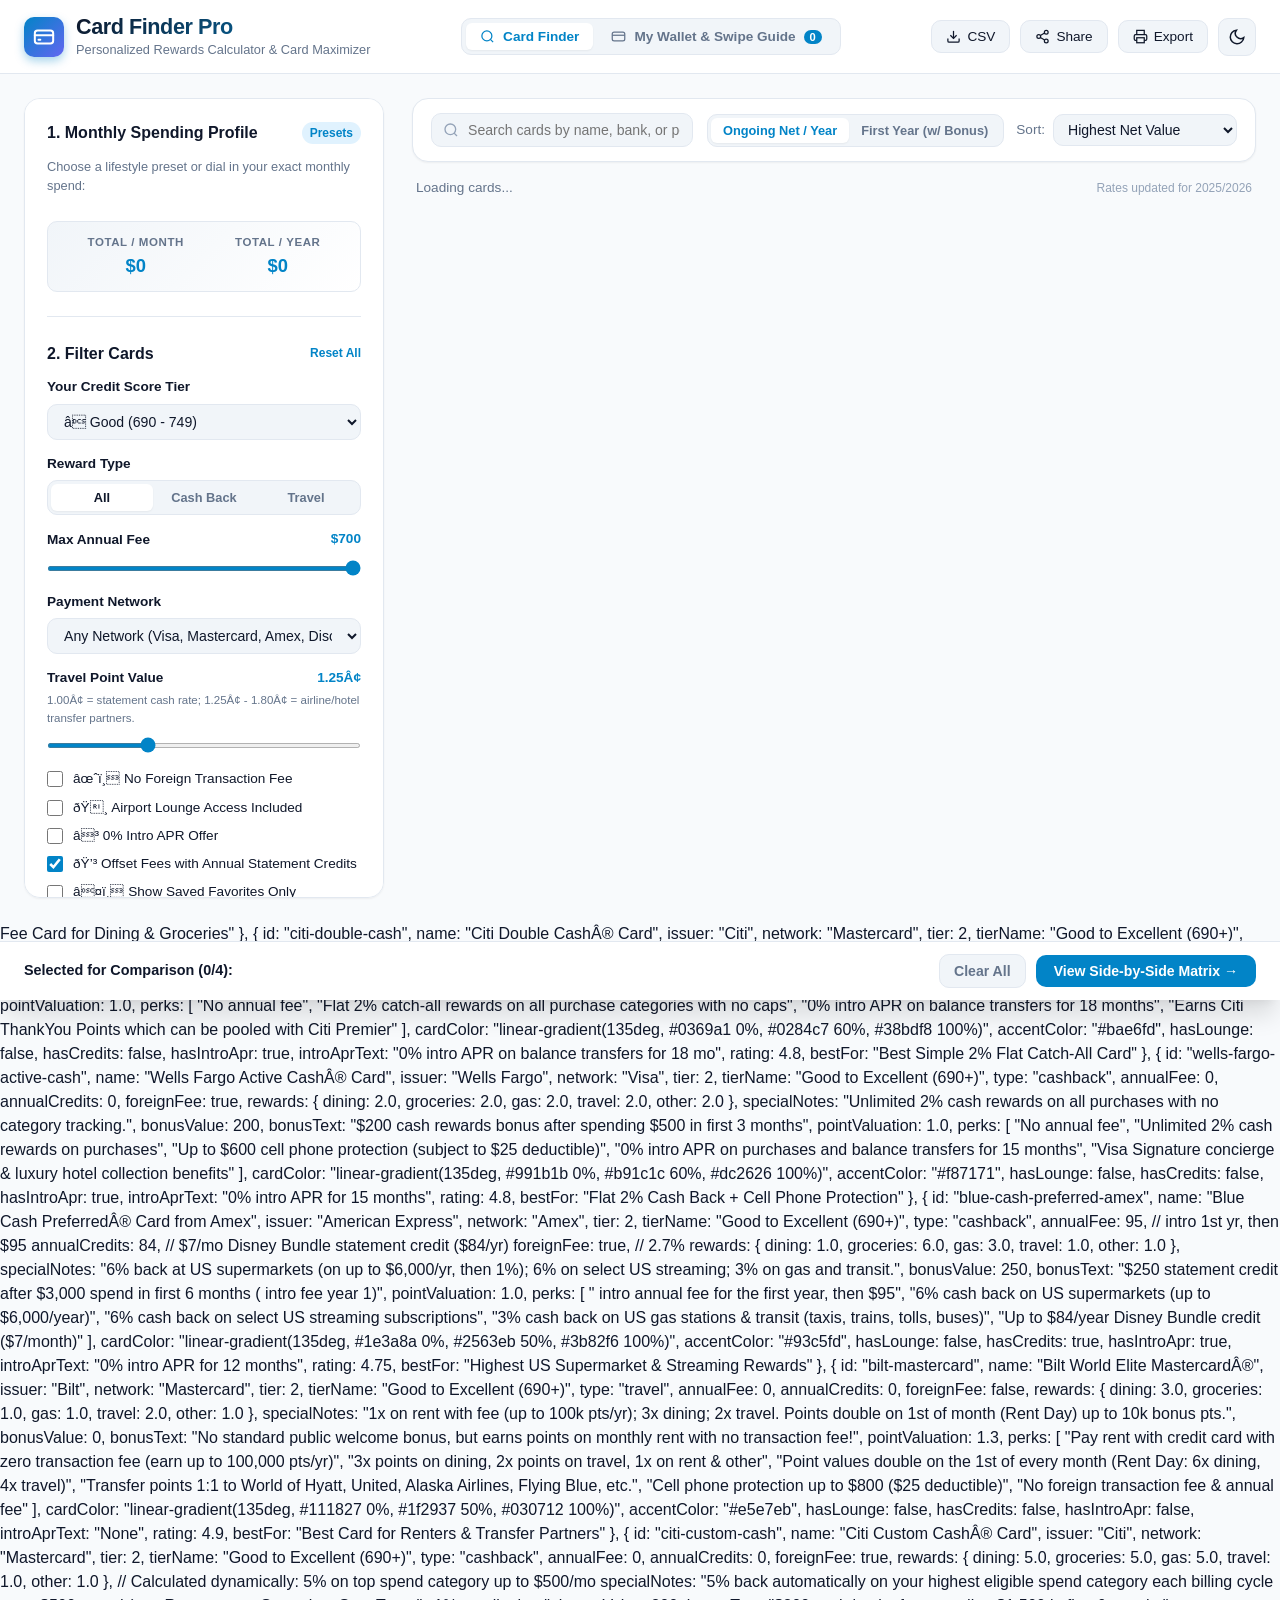
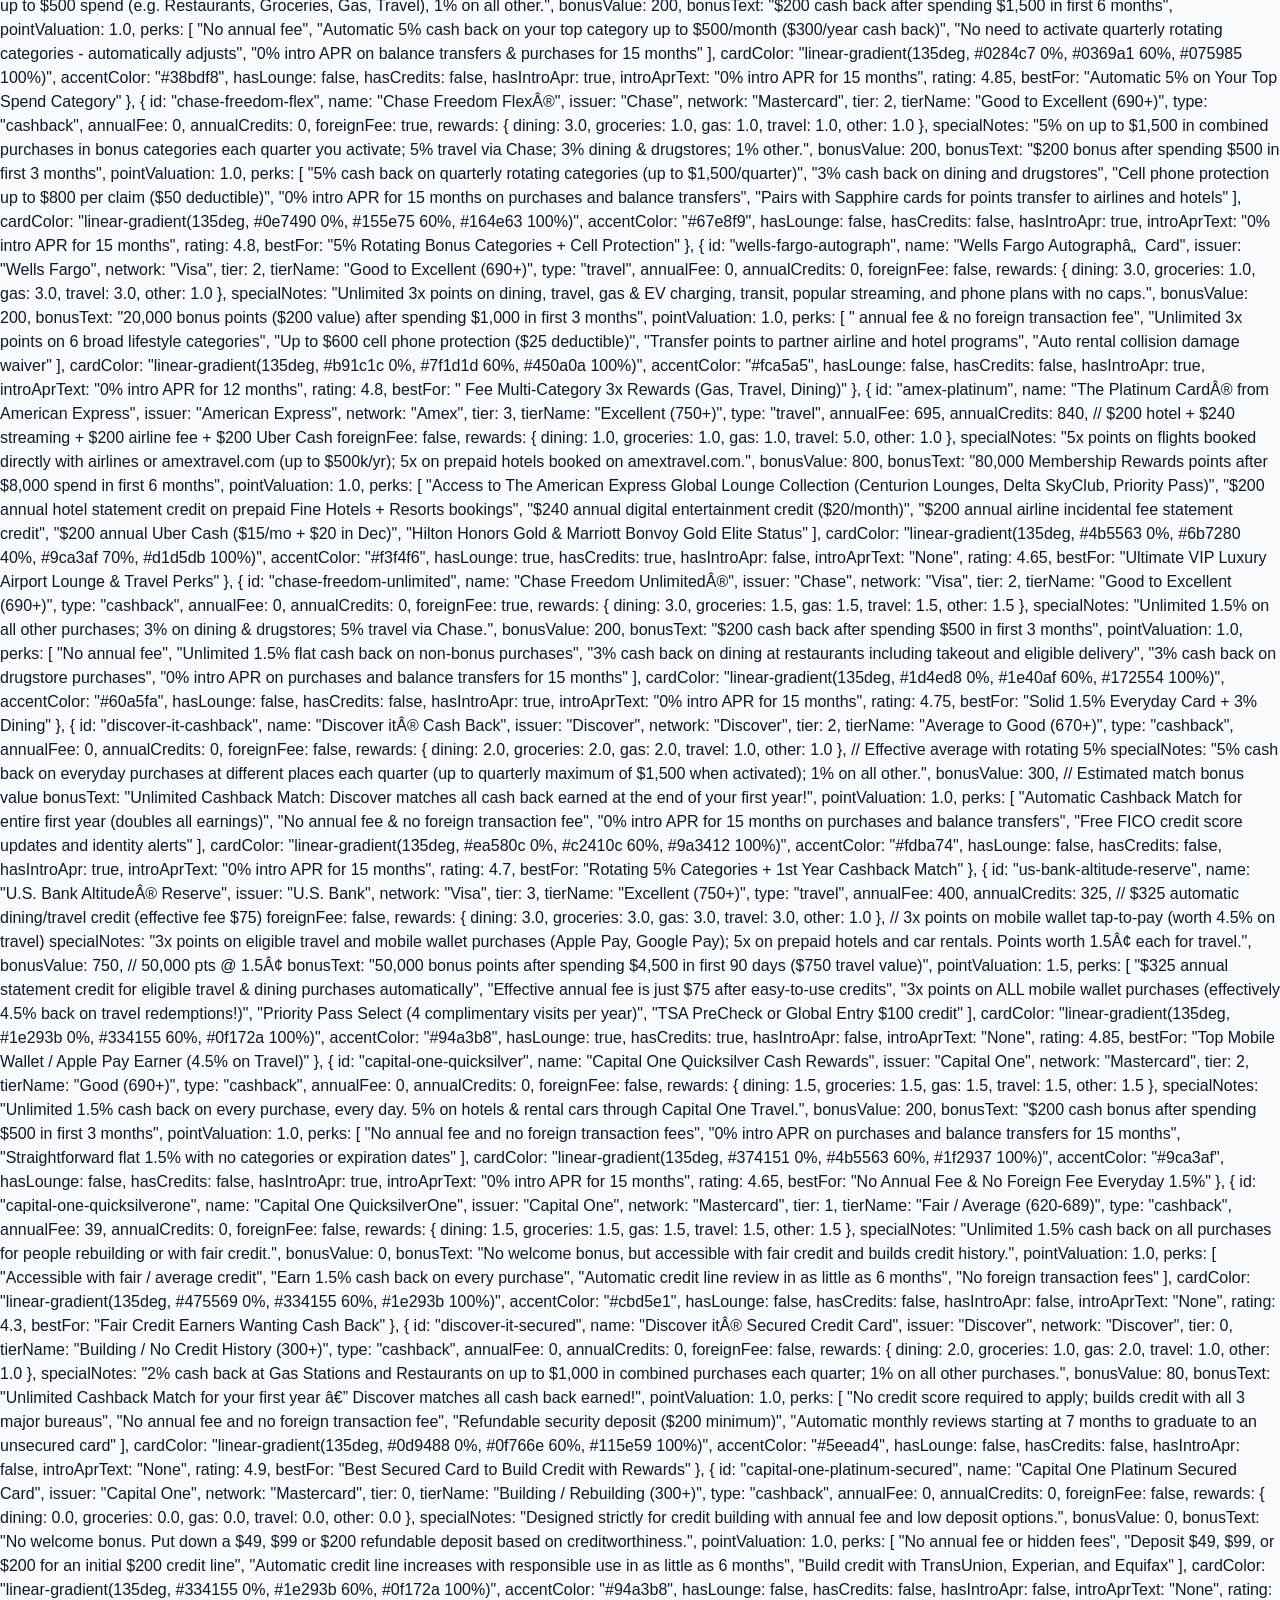
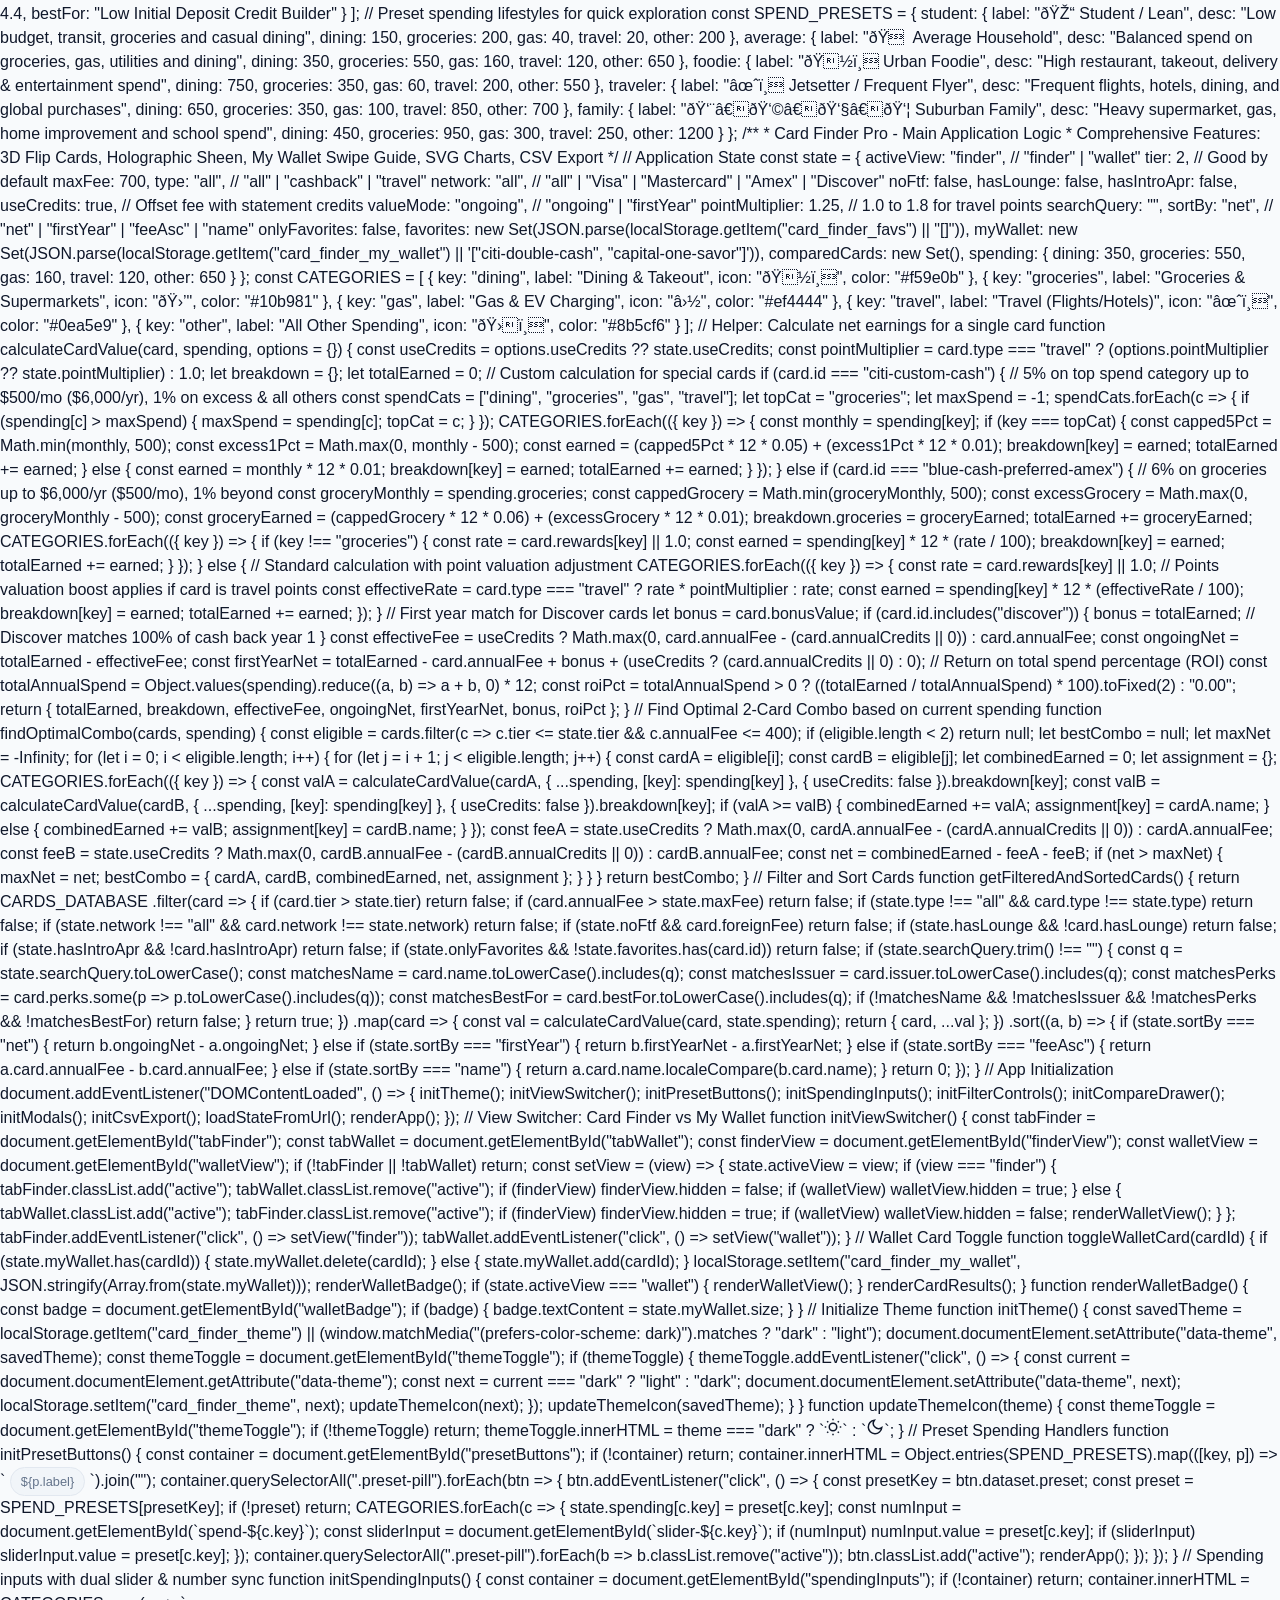
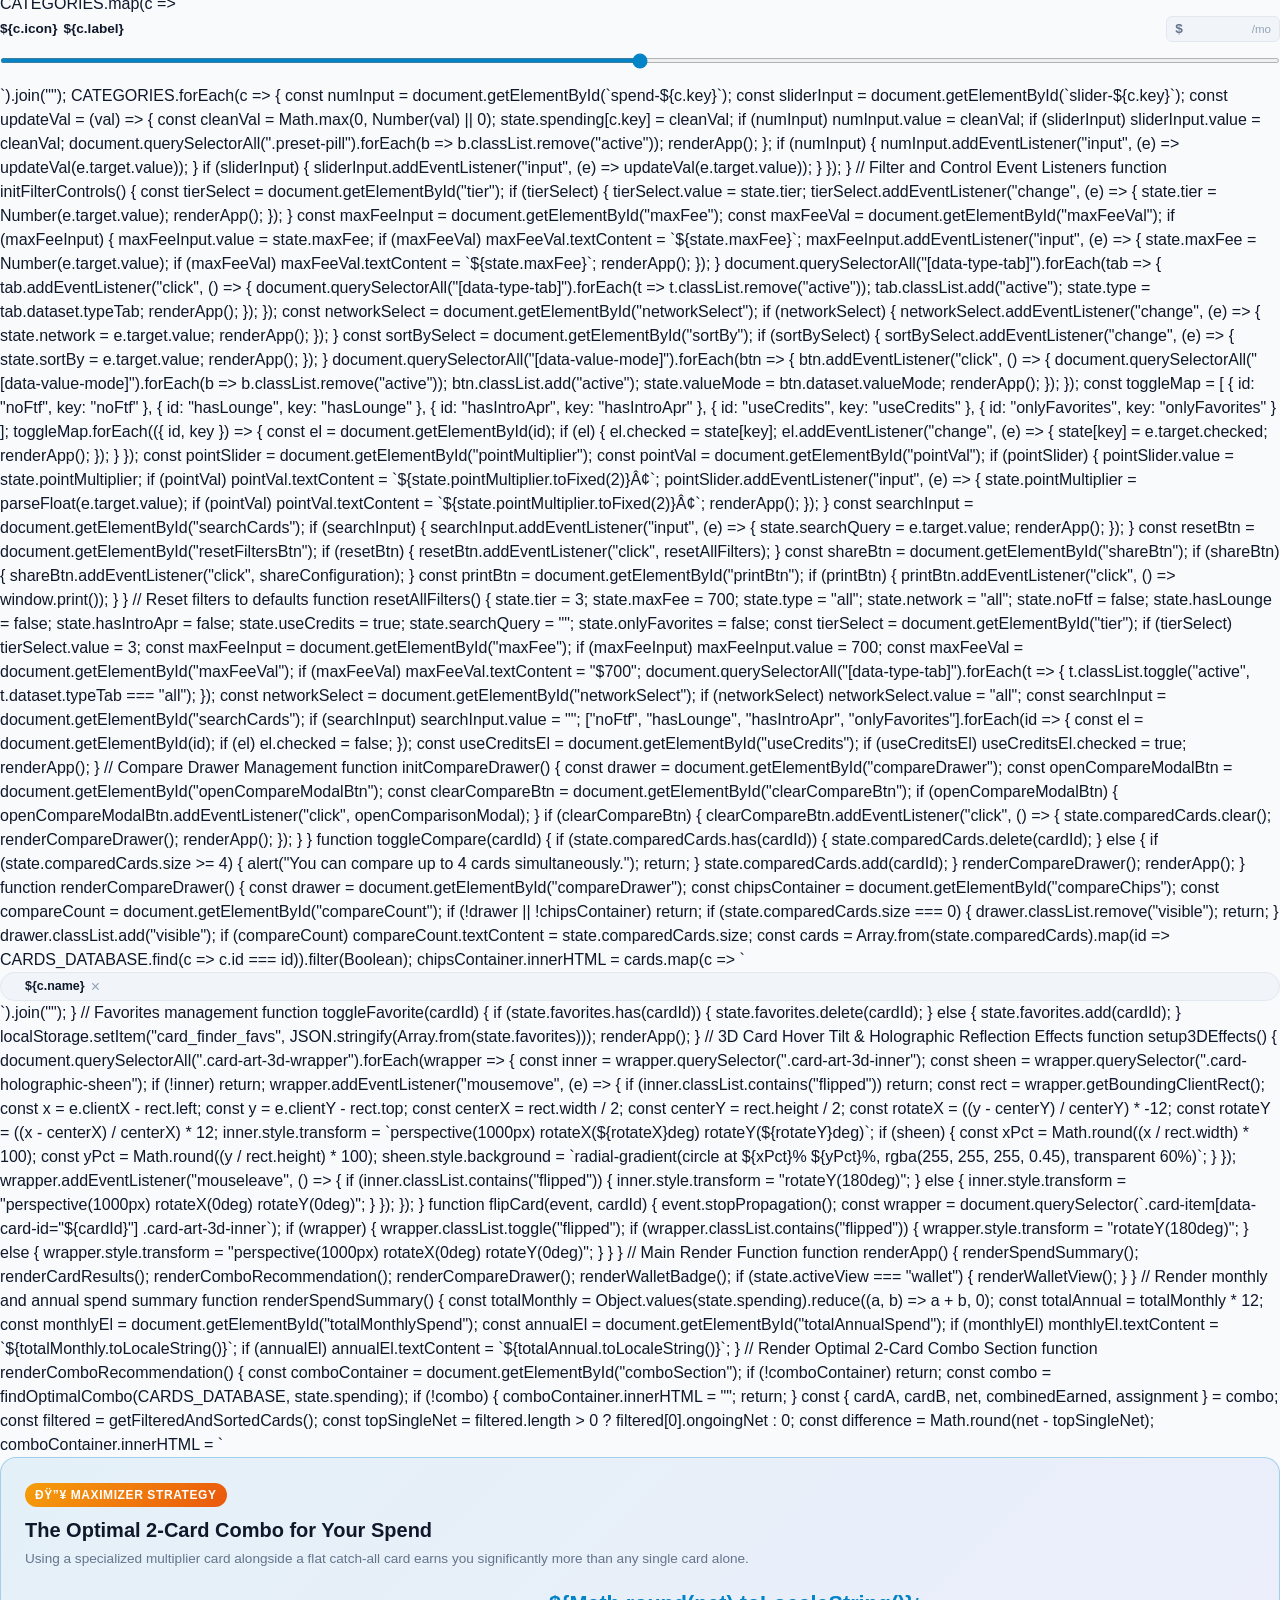
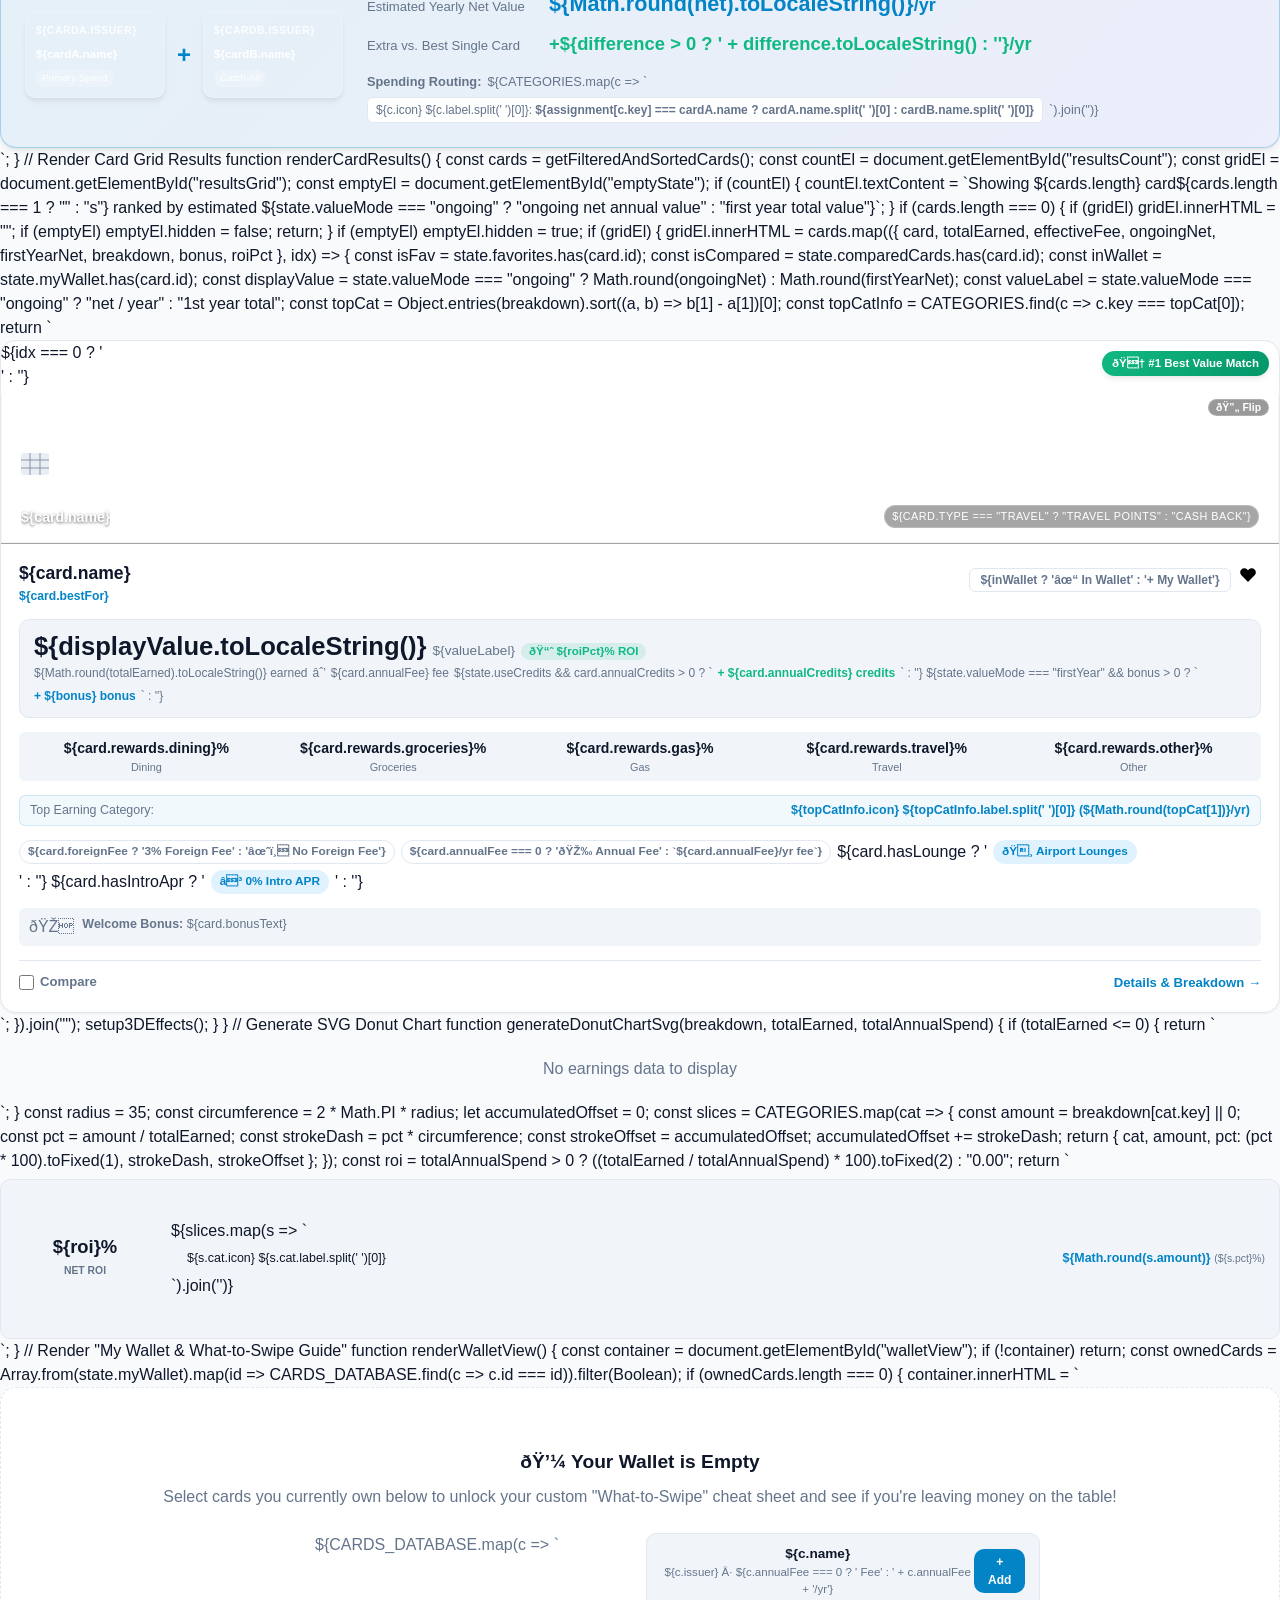
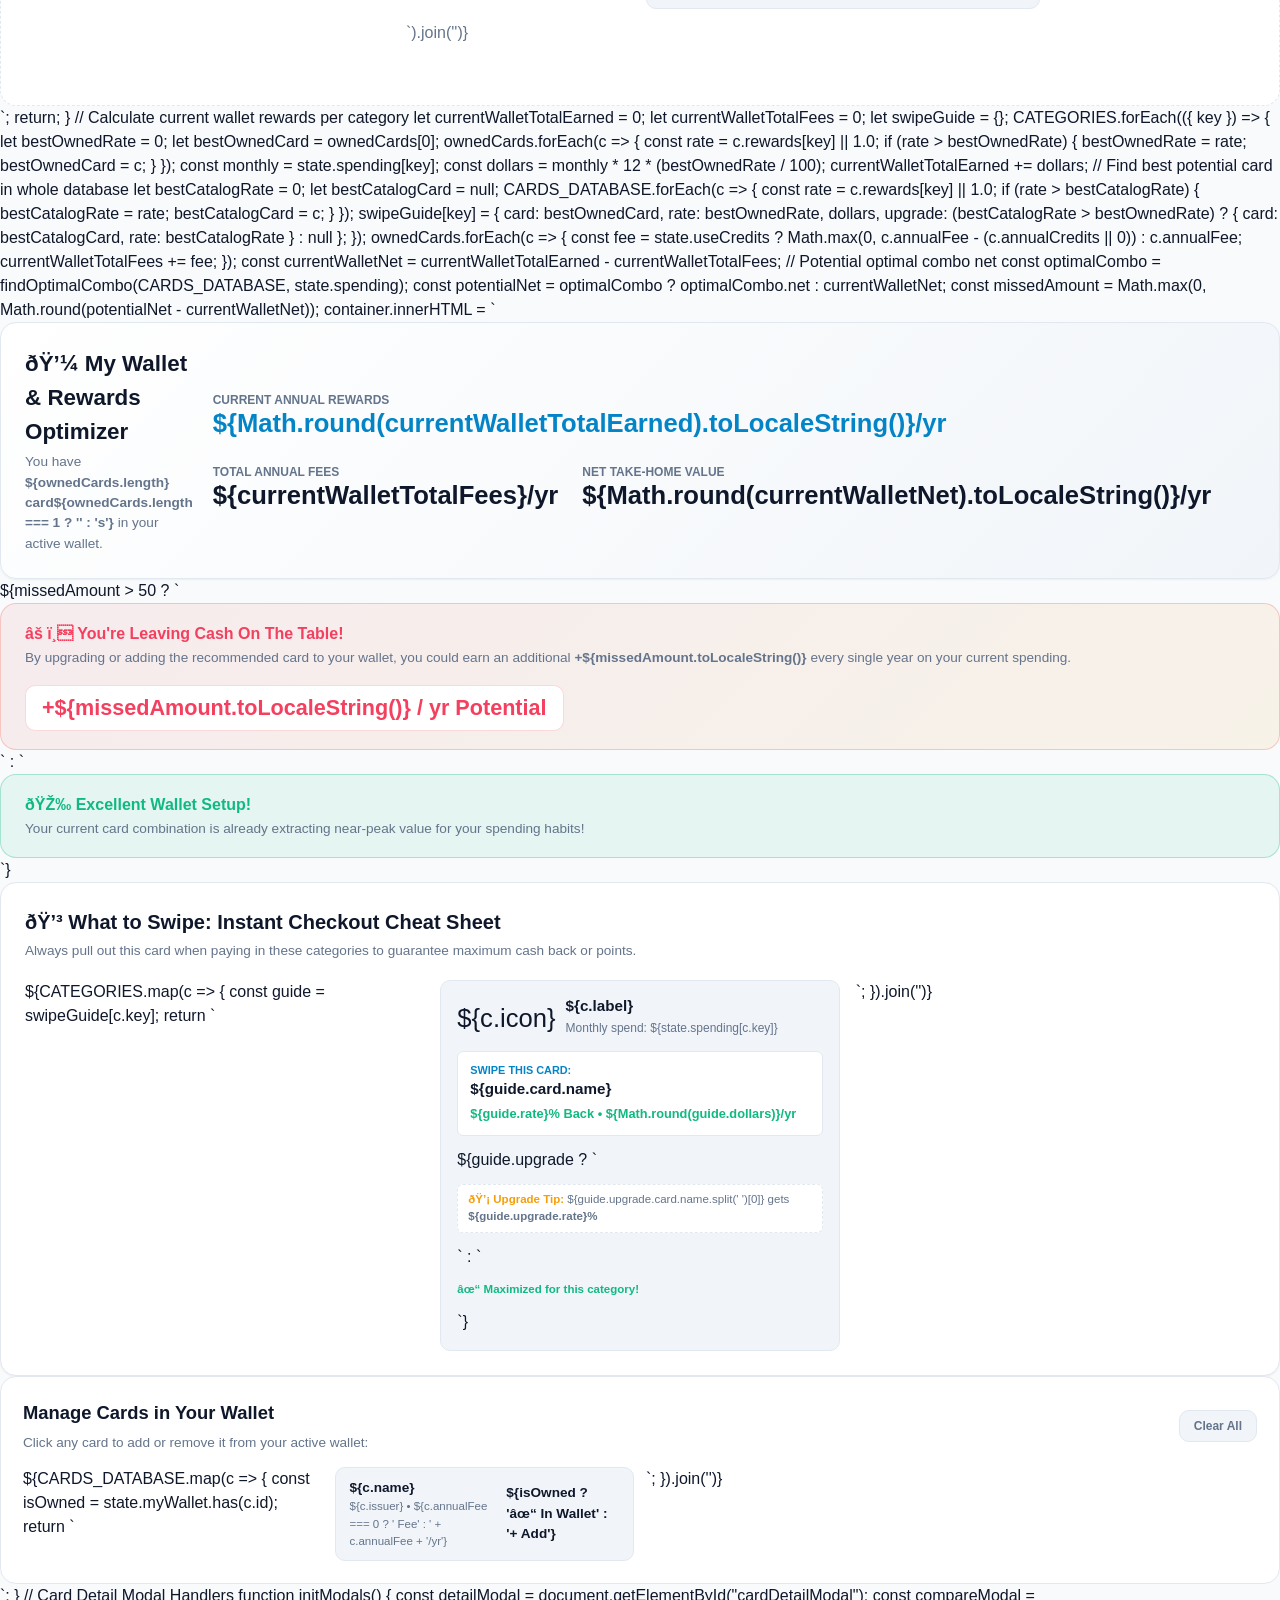
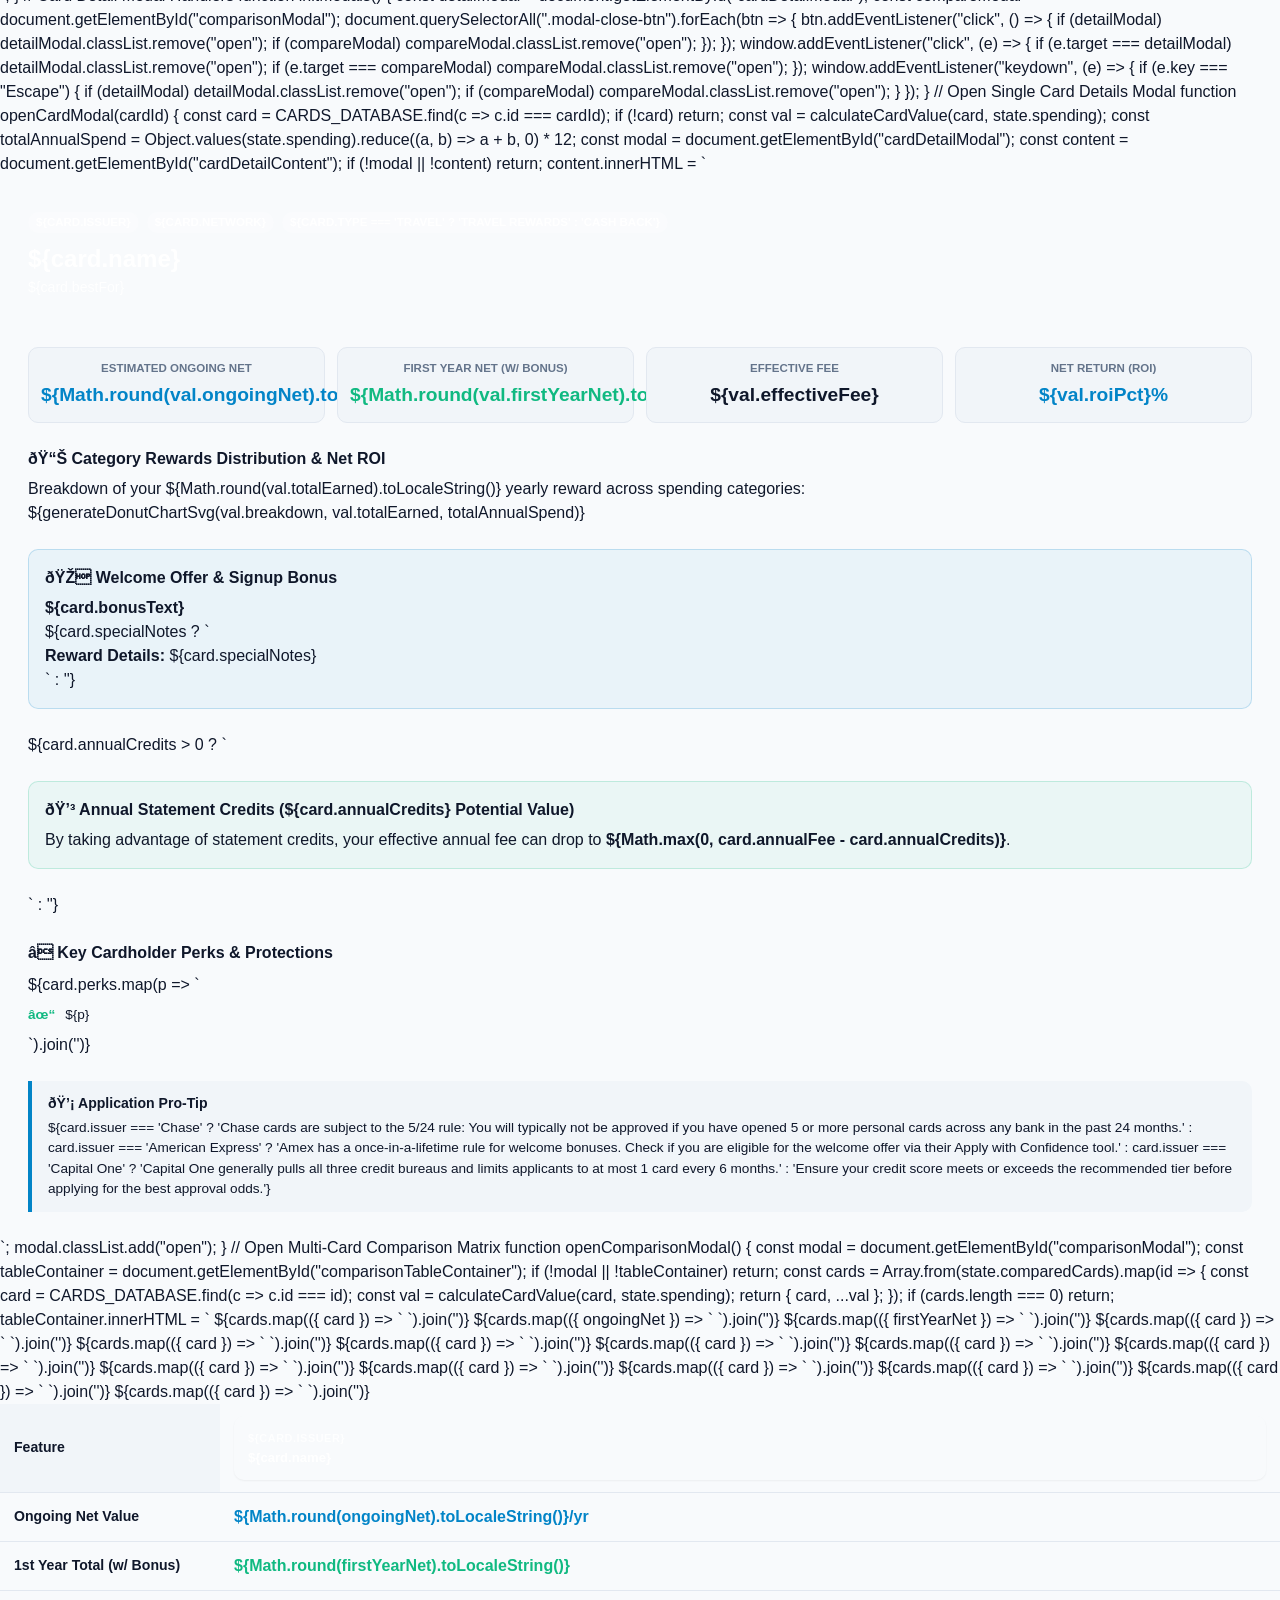
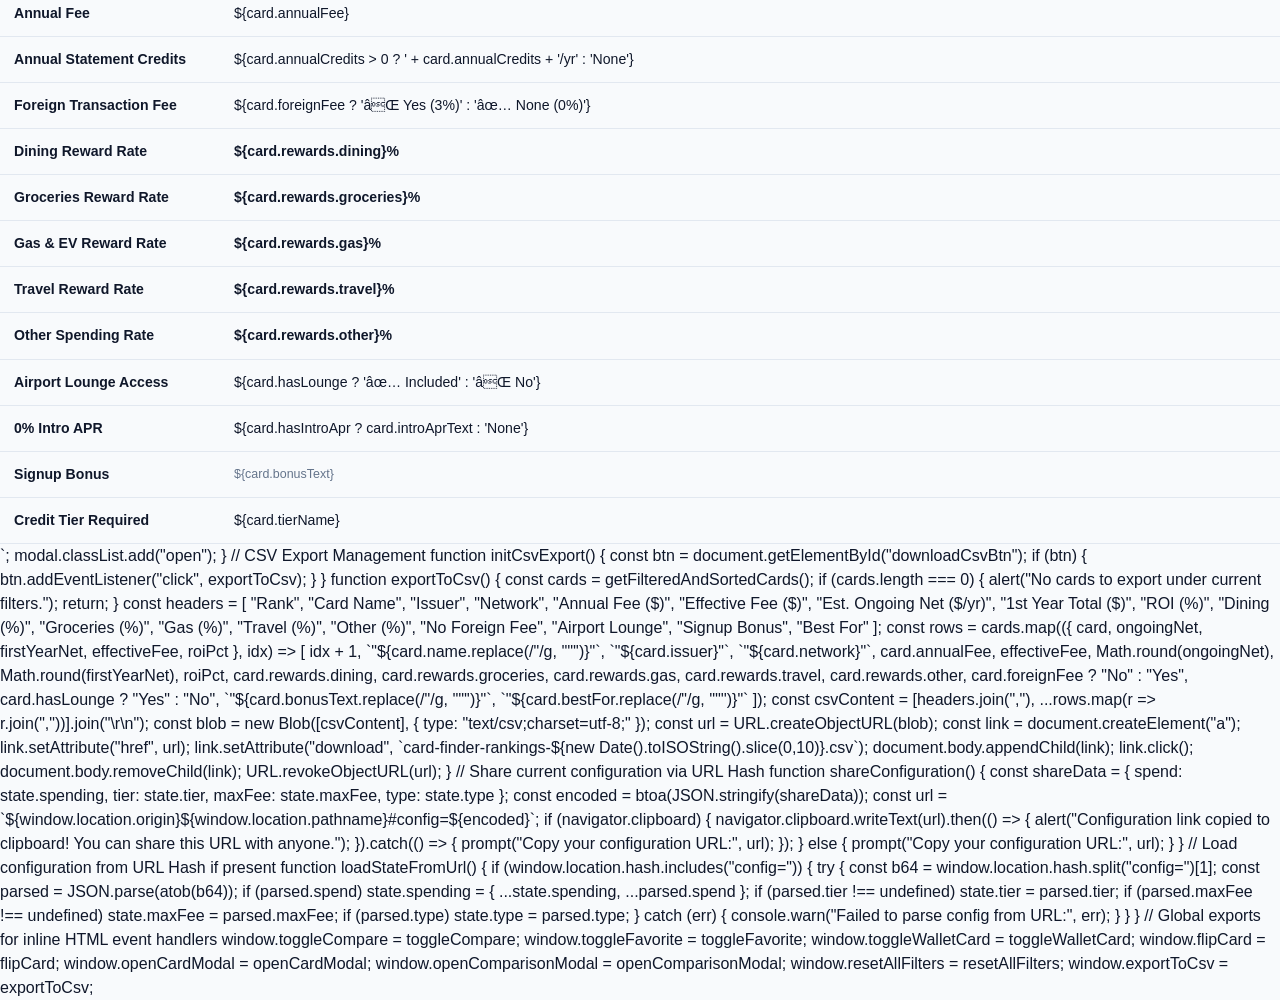
==== bundle.html @ 7cc9b971 "Initial Project Implementation" ====
﻿<!DOCTYPE html>
<html lang="en" data-theme="light">
<head>
  <meta charset="utf-8">
  <meta name="viewport" content="width=device-width, initial-scale=1">
  <title>Card Finder Pro | Smart Credit Card Optimizer & Rewards Calculator</title>
  <meta name="description" content="Calculate and rank the best credit cards based on your actual spending habits, signup bonuses, and annual fee credits.">
  <style>
/* ==========================================================================
   Card Finder Pro - Modern Fintech Design System & Styles
   ========================================================================== */

:root {
  /* Light Theme */
  --bg-primary: #f8fafc;
  --bg-surface: #ffffff;
  --bg-surface-alt: #f1f5f9;
  --bg-card: #ffffff;
  --border-color: #e2e8f0;
  --border-focus: #0284c7;
  
  --text-main: #0f172a;
  --text-muted: #64748b;
  --text-dim: #94a3b8;
  
  --primary: #0284c7;
  --primary-hover: #0369a1;
  --primary-light: #e0f2fe;
  --accent-green: #10b981;
  --accent-green-bg: #ecfdf5;
  --accent-amber: #f59e0b;
  --accent-amber-bg: #fffbeb;
  --accent-rose: #f43f5e;
  --accent-rose-bg: #fff1f2;
  
  --shadow-sm: 0 1px 2px 0 rgb(0 0 0 / 0.05);
  --shadow-md: 0 4px 6px -1px rgb(0 0 0 / 0.08), 0 2px 4px -2px rgb(0 0 0 / 0.05);
  --shadow-lg: 0 10px 15px -3px rgb(0 0 0 / 0.1), 0 4px 6px -4px rgb(0 0 0 / 0.08);
  --shadow-xl: 0 20px 25px -5px rgb(0 0 0 / 0.12), 0 8px 10px -6px rgb(0 0 0 / 0.06);

  --radius-sm: 6px;
  --radius-md: 10px;
  --radius-lg: 16px;
  --radius-xl: 24px;

  --font-family: -apple-system, BlinkMacSystemFont, "Segoe UI", Roboto, "Helvetica Neue", Arial, sans-serif;
}

[data-theme="dark"] {
  --bg-primary: #090d16;
  --bg-surface: #111827;
  --bg-surface-alt: #1e293b;
  --bg-card: #151e2e;
  --border-color: #243247;
  --border-focus: #38bdf8;
  
  --text-main: #f8fafc;
  --text-muted: #94a3b8;
  --text-dim: #64748b;
  
  --primary: #38bdf8;
  --primary-hover: #7dd3fc;
  --primary-light: #082f49;
  --accent-green: #34d399;
  --accent-green-bg: #064e3b;
  --accent-amber: #fbbf24;
  --accent-amber-bg: #451a03;
  --accent-rose: #fb7185;
  --accent-rose-bg: #4c0519;

  --shadow-sm: 0 1px 3px 0 rgb(0 0 0 / 0.4);
  --shadow-md: 0 4px 6px -1px rgb(0 0 0 / 0.5);
  --shadow-lg: 0 10px 15px -3px rgb(0 0 0 / 0.6);
  --shadow-xl: 0 20px 25px -5px rgb(0 0 0 / 0.7);
}

* {
  box-sizing: border-box;
  margin: 0;
  padding: 0;
}

body {
  font-family: var(--font-family);
  background-color: var(--bg-primary);
  color: var(--text-main);
  line-height: 1.5;
  -webkit-font-smoothing: antialiased;
  min-height: 100vh;
}

/* ==========================================================================
   Header & Navbar
   ========================================================================== */
.site-header {
  background: var(--bg-surface);
  border-bottom: 1px solid var(--border-color);
  position: sticky;
  top: 0;
  z-index: 40;
  backdrop-filter: blur(12px);
}

.header-container {
  max-width: 1400px;
  margin: 0 auto;
  padding: 14px 24px;
  display: flex;
  align-items: center;
  justify-content: space-between;
  gap: 16px;
}

.brand-wrapper {
  display: flex;
  align-items: center;
  gap: 12px;
}

.brand-icon {
  width: 40px;
  height: 40px;
  background: linear-gradient(135deg, #0284c7, #6366f1);
  border-radius: var(--radius-md);
  display: flex;
  align-items: center;
  justify-content: center;
  color: #fff;
  box-shadow: 0 4px 10px rgba(2, 132, 199, 0.35);
}

.brand-text h1 {
  font-size: 1.35rem;
  font-weight: 800;
  letter-spacing: -0.02em;
  background: linear-gradient(135deg, var(--text-main), var(--primary));
  -webkit-background-clip: text;
  -webkit-text-fill-color: transparent;
  line-height: 1.2;
}

.brand-text p {
  font-size: 0.8rem;
  color: var(--text-muted);
}

.header-actions {
  display: flex;
  align-items: center;
  gap: 10px;
}

.btn-header {
  display: inline-flex;
  align-items: center;
  gap: 6px;
  padding: 8px 14px;
  font-size: 0.85rem;
  font-weight: 500;
  background: var(--bg-surface-alt);
  color: var(--text-main);
  border: 1px solid var(--border-color);
  border-radius: var(--radius-md);
  cursor: pointer;
  transition: all 0.2s ease;
}

.btn-header:hover {
  background: var(--border-color);
  color: var(--primary);
}

.btn-icon-only {
  width: 38px;
  height: 38px;
  padding: 0;
  display: flex;
  align-items: center;
  justify-content: center;
}

/* ==========================================================================
   Main Layout Structure
   ========================================================================== */
.main-wrapper {
  max-width: 1400px;
  margin: 0 auto;
  padding: 24px;
  display: grid;
  grid-template-columns: 360px 1fr;
  gap: 28px;
  align-items: start;
}

@media (max-width: 1024px) {
  .main-wrapper {
    grid-template-columns: 1fr;
  }
}

/* ==========================================================================
   Sidebar: Spending & Filters
   ========================================================================== */
.sidebar {
  background: var(--bg-surface);
  border: 1px solid var(--border-color);
  border-radius: var(--radius-lg);
  padding: 22px;
  box-shadow: var(--shadow-sm);
  display: flex;
  flex-direction: column;
  gap: 24px;
  position: sticky;
  top: 86px;
  max-height: calc(100vh - 100px);
  overflow-y: auto;
}

.sidebar-section-title {
  display: flex;
  align-items: center;
  justify-content: space-between;
  font-size: 1rem;
  font-weight: 700;
  color: var(--text-main);
  margin-bottom: 12px;
}

.sidebar-section-title .section-badge {
  font-size: 0.75rem;
  font-weight: 600;
  color: var(--primary);
  background: var(--primary-light);
  padding: 2px 8px;
  border-radius: 999px;
}

/* Preset Lifestyle Buttons */
.presets-container {
  display: flex;
  flex-wrap: wrap;
  gap: 6px;
  margin-bottom: 16px;
}

.preset-pill {
  border: 1px solid var(--border-color);
  background: var(--bg-surface-alt);
  color: var(--text-muted);
  font-size: 0.8rem;
  font-weight: 500;
  padding: 6px 10px;
  border-radius: 999px;
  cursor: pointer;
  transition: all 0.15s ease;
}

.preset-pill:hover {
  border-color: var(--primary);
  color: var(--text-main);
}

.preset-pill.active {
  background: var(--primary);
  border-color: var(--primary);
  color: #fff;
}

/* Spending inputs */
.spend-field {
  margin-bottom: 14px;
}

.spend-field-header {
  display: flex;
  align-items: center;
  justify-content: space-between;
  margin-bottom: 4px;
}

.spend-field-header label {
  font-size: 0.85rem;
  font-weight: 600;
  color: var(--text-main);
  display: flex;
  align-items: center;
  gap: 6px;
}

.spend-input-wrap {
  display: flex;
  align-items: center;
  background: var(--bg-surface-alt);
  border: 1px solid var(--border-color);
  border-radius: var(--radius-sm);
  padding: 2px 8px;
  font-size: 0.85rem;
}

.spend-input-wrap:focus-within {
  border-color: var(--border-focus);
}

.currency-sym {
  color: var(--text-muted);
  font-weight: 600;
  margin-right: 2px;
}

.spend-input-wrap input[type="number"] {
  width: 65px;
  border: 0;
  background: transparent;
  color: var(--text-main);
  font-size: 0.85rem;
  font-weight: 700;
  text-align: right;
  outline: none;
}

.per-mo {
  font-size: 0.72rem;
  color: var(--text-dim);
  margin-left: 2px;
}

.spend-slider {
  width: 100%;
  accent-color: var(--primary);
  cursor: pointer;
  height: 5px;
}

/* Spend Total Summary Box */
.spend-summary-box {
  background: linear-gradient(135deg, var(--bg-surface-alt), var(--bg-surface));
  border: 1px solid var(--border-color);
  border-radius: var(--radius-md);
  padding: 12px 14px;
  display: flex;
  justify-content: space-around;
  text-align: center;
}

.spend-summary-item .summary-lbl {
  font-size: 0.72rem;
  color: var(--text-muted);
  text-transform: uppercase;
  font-weight: 600;
  letter-spacing: 0.05em;
  display: block;
}

.spend-summary-item .summary-val {
  font-size: 1.15rem;
  font-weight: 800;
  color: var(--primary);
}

/* Filters Inputs */
.filter-group {
  margin-bottom: 14px;
}

.filter-group label {
  display: block;
  font-size: 0.85rem;
  font-weight: 600;
  margin-bottom: 6px;
}

select, input[type="text"] {
  width: 100%;
  padding: 8px 12px;
  background: var(--bg-surface-alt);
  color: var(--text-main);
  border: 1px solid var(--border-color);
  border-radius: var(--radius-md);
  font-size: 0.88rem;
  outline: none;
  transition: border-color 0.15s ease;
}

select:focus, input[type="text"]:focus {
  border-color: var(--border-focus);
}

/* Reward Type Tab Selector */
.tab-group {
  display: grid;
  grid-template-columns: repeat(3, 1fr);
  background: var(--bg-surface-alt);
  padding: 3px;
  border-radius: var(--radius-md);
  border: 1px solid var(--border-color);
  margin-bottom: 14px;
}

.tab-btn {
  border: 0;
  background: transparent;
  color: var(--text-muted);
  font-size: 0.8rem;
  font-weight: 600;
  padding: 6px 0;
  border-radius: var(--radius-sm);
  cursor: pointer;
  transition: all 0.15s ease;
}

.tab-btn.active {
  background: var(--bg-surface);
  color: var(--text-main);
  box-shadow: var(--shadow-sm);
}

/* Checkboxes & Toggles */
.checkbox-item {
  display: flex;
  align-items: center;
  gap: 10px;
  font-size: 0.85rem;
  color: var(--text-main);
  cursor: pointer;
  margin-bottom: 8px;
  user-select: none;
}

.checkbox-item input[type="checkbox"] {
  width: 16px;
  height: 16px;
  accent-color: var(--primary);
  cursor: pointer;
}

.slider-group-header {
  display: flex;
  justify-content: space-between;
  align-items: center;
  font-size: 0.85rem;
  margin-bottom: 4px;
}

.slider-val-tag {
  font-weight: 700;
  color: var(--primary);
}

/* ==========================================================================
   Content Area & Top Maximizer Combo Banner
   ========================================================================== */
.content-area {
  display: flex;
  flex-direction: column;
  gap: 24px;
}

/* Combo Banner */
.combo-card-banner {
  background: linear-gradient(135deg, rgba(2, 132, 199, 0.08) 0%, rgba(99, 102, 241, 0.08) 100%);
  border: 1px solid rgba(2, 132, 199, 0.3);
  border-radius: var(--radius-lg);
  padding: 24px;
  box-shadow: var(--shadow-md);
  position: relative;
  overflow: hidden;
}

.combo-header {
  margin-bottom: 18px;
}

.combo-badge {
  display: inline-block;
  background: linear-gradient(135deg, #f59e0b, #ea580c);
  color: #fff;
  font-size: 0.75rem;
  font-weight: 700;
  padding: 3px 10px;
  border-radius: 999px;
  margin-bottom: 8px;
  text-transform: uppercase;
  letter-spacing: 0.05em;
}

.combo-header h3 {
  font-size: 1.25rem;
  font-weight: 800;
  color: var(--text-main);
  margin-bottom: 4px;
}

.combo-sub {
  font-size: 0.85rem;
  color: var(--text-muted);
}

.combo-body {
  display: grid;
  grid-template-columns: auto 1fr;
  gap: 24px;
  align-items: center;
}

@media (max-width: 768px) {
  .combo-body {
    grid-template-columns: 1fr;
  }
}

.combo-cards-visual {
  display: flex;
  align-items: center;
  gap: 12px;
}

.mini-card-preview {
  width: 140px;
  height: 86px;
  border-radius: var(--radius-md);
  padding: 10px;
  color: #fff;
  box-shadow: var(--shadow-md);
  display: flex;
  flex-direction: column;
  justify-content: space-between;
  border: 1px solid rgba(255, 255, 255, 0.2);
}

.mini-card-issuer {
  font-size: 0.65rem;
  text-transform: uppercase;
  letter-spacing: 0.05em;
  opacity: 0.85;
  font-weight: 600;
}

.mini-card-name {
  font-size: 0.72rem;
  font-weight: 700;
  line-height: 1.2;
}

.mini-card-role {
  font-size: 0.62rem;
  background: rgba(255, 255, 255, 0.2);
  padding: 1px 6px;
  border-radius: 999px;
  align-self: flex-start;
}

.combo-plus {
  font-size: 1.5rem;
  font-weight: 800;
  color: var(--primary);
}

.combo-stats {
  display: flex;
  flex-direction: column;
  gap: 10px;
}

.combo-stat-item {
  display: flex;
  align-items: baseline;
  gap: 12px;
}

.stat-lbl {
  font-size: 0.82rem;
  color: var(--text-muted);
  font-weight: 500;
  min-width: 170px;
}

.stat-val {
  font-size: 1.35rem;
  font-weight: 800;
}

.stat-val.highlight {
  color: var(--primary);
}

.stat-val.positive {
  color: var(--accent-green);
  font-size: 1.15rem;
}

.combo-strategy-guide {
  display: flex;
  flex-wrap: wrap;
  align-items: center;
  gap: 6px;
  font-size: 0.8rem;
  color: var(--text-muted);
  margin-top: 4px;
}

.route-pill {
  background: var(--bg-surface);
  border: 1px solid var(--border-color);
  padding: 3px 8px;
  border-radius: var(--radius-sm);
  font-size: 0.75rem;
}

/* ==========================================================================
   Toolbar (Search, Mode, Sorting)
   ========================================================================== */
.toolbar-bar {
  display: flex;
  flex-wrap: wrap;
  align-items: center;
  justify-content: space-between;
  gap: 14px;
  background: var(--bg-surface);
  border: 1px solid var(--border-color);
  padding: 14px 18px;
  border-radius: var(--radius-lg);
  box-shadow: var(--shadow-sm);
}

.toolbar-search {
  flex: 1;
  min-width: 220px;
  position: relative;
}

.toolbar-search input {
  padding-left: 36px;
}

.search-icon {
  position: absolute;
  left: 12px;
  top: 50%;
  transform: translateY(-50%);
  color: var(--text-dim);
  pointer-events: none;
}

.toolbar-controls {
  display: flex;
  align-items: center;
  flex-wrap: wrap;
  gap: 12px;
}

/* Value Mode Selector */
.value-mode-toggle {
  display: flex;
  background: var(--bg-surface-alt);
  border: 1px solid var(--border-color);
  border-radius: var(--radius-md);
  padding: 3px;
}

.mode-btn {
  border: 0;
  background: transparent;
  color: var(--text-muted);
  font-size: 0.8rem;
  font-weight: 600;
  padding: 5px 12px;
  border-radius: var(--radius-sm);
  cursor: pointer;
  transition: all 0.15s ease;
}

.mode-btn.active {
  background: var(--bg-surface);
  color: var(--primary);
  box-shadow: var(--shadow-sm);
}

.sort-select-wrap {
  display: flex;
  align-items: center;
  gap: 8px;
  font-size: 0.85rem;
  color: var(--text-muted);
}

.sort-select-wrap select {
  width: auto;
  padding: 6px 10px;
}

.results-meta-bar {
  display: flex;
  justify-content: space-between;
  align-items: center;
  font-size: 0.85rem;
  color: var(--text-muted);
  padding: 0 4px;
}

/* ==========================================================================
   Cards Grid
   ========================================================================== */
.cards-grid {
  display: grid;
  grid-template-columns: repeat(auto-fill, minmax(320px, 1fr));
  gap: 22px;
}

.card-item {
  background: var(--bg-card);
  border: 1px solid var(--border-color);
  border-radius: var(--radius-lg);
  overflow: hidden;
  box-shadow: var(--shadow-sm);
  display: flex;
  flex-direction: column;
  transition: transform 0.2s ease, box-shadow 0.2s ease, border-color 0.2s ease;
  position: relative;
}

.card-item:hover {
  transform: translateY(-3px);
  box-shadow: var(--shadow-lg);
  border-color: var(--border-focus);
}

.card-item.top-ranked {
  border-color: var(--primary);
  box-shadow: 0 0 0 1px var(--primary), var(--shadow-md);
}

.rank-ribbon {
  position: absolute;
  top: 10px;
  right: 10px;
  background: linear-gradient(135deg, #10b981, #059669);
  color: #fff;
  font-size: 0.72rem;
  font-weight: 700;
  padding: 4px 10px;
  border-radius: 999px;
  z-index: 10;
  box-shadow: var(--shadow-md);
}

/* Realistic Card Art Mockup Header */
.card-art-mockup {
  height: 120px;
  padding: 14px 18px;
  color: #fff;
  display: flex;
  flex-direction: column;
  justify-content: space-between;
  position: relative;
  border-top: 3px solid #38bdf8;
  user-select: none;
}

.card-art-top {
  display: flex;
  justify-content: space-between;
  align-items: center;
  font-size: 0.78rem;
  font-weight: 700;
  letter-spacing: 0.05em;
  text-transform: uppercase;
  opacity: 0.95;
}

.card-art-chip {
  display: flex;
  align-items: center;
  gap: 8px;
  opacity: 0.9;
}

.contactless-icon {
  opacity: 0.8;
}

.card-art-bottom {
  display: flex;
  justify-content: space-between;
  align-items: flex-end;
}

.card-art-name {
  font-size: 0.88rem;
  font-weight: 700;
  text-shadow: 0 1px 3px rgba(0, 0, 0, 0.6);
  white-space: nowrap;
  overflow: hidden;
  text-overflow: ellipsis;
  max-width: 200px;
}

.card-art-type {
  font-size: 0.68rem;
  background: rgba(0, 0, 0, 0.35);
  padding: 2px 7px;
  border-radius: 999px;
  border: 1px solid rgba(255, 255, 255, 0.2);
  text-transform: uppercase;
  letter-spacing: 0.04em;
}

/* Card Content Area */
.card-content {
  padding: 18px;
  display: flex;
  flex-direction: column;
  gap: 14px;
  flex: 1;
}

.card-header-meta {
  display: flex;
  justify-content: space-between;
  align-items: flex-start;
  gap: 8px;
}

.card-title {
  font-size: 1.1rem;
  font-weight: 700;
  color: var(--text-main);
  cursor: pointer;
  transition: color 0.15s ease;
  line-height: 1.3;
}

.card-title:hover {
  color: var(--primary);
}

.card-best-for {
  display: block;
  font-size: 0.76rem;
  font-weight: 600;
  color: var(--primary);
  margin-top: 2px;
}

.icon-action-btn {
  background: transparent;
  border: 0;
  cursor: pointer;
  color: var(--text-dim);
  padding: 4px;
  border-radius: var(--radius-sm);
  transition: all 0.15s ease;
}

.icon-action-btn:hover {
  color: var(--accent-rose);
}

/* Card Value Box */
.card-value-box {
  background: var(--bg-surface-alt);
  border: 1px solid var(--border-color);
  border-radius: var(--radius-md);
  padding: 12px 14px;
}

.value-amount {
  font-size: 1.6rem;
  font-weight: 800;
  line-height: 1.1;
  display: flex;
  align-items: baseline;
  gap: 6px;
}

.value-amount.positive {
  color: var(--accent-green);
}

.value-amount.negative {
  color: var(--accent-rose);
}

.value-sub {
  font-size: 0.85rem;
  font-weight: 500;
  color: var(--text-muted);
}

.value-formula {
  display: flex;
  flex-wrap: wrap;
  align-items: center;
  gap: 5px;
  font-size: 0.75rem;
  color: var(--text-muted);
  margin-top: 4px;
}

.credit-offset {
  color: var(--accent-green);
  font-weight: 600;
}

.bonus-offset {
  color: var(--primary);
  font-weight: 600;
}

/* Reward Rates Grid */
.card-reward-rates {
  display: grid;
  grid-template-columns: repeat(5, 1fr);
  background: var(--bg-surface-alt);
  border-radius: var(--radius-sm);
  padding: 6px 4px;
  text-align: center;
}

.rate-col {
  display: flex;
  flex-direction: column;
}

.rate-num {
  font-size: 0.88rem;
  font-weight: 800;
  color: var(--text-main);
}

.rate-lbl {
  font-size: 0.68rem;
  color: var(--text-muted);
}

/* Top Earner Pill */
.top-earner-bar {
  display: flex;
  align-items: center;
  justify-content: space-between;
  font-size: 0.78rem;
  background: rgba(2, 132, 199, 0.05);
  border: 1px solid rgba(2, 132, 199, 0.15);
  padding: 5px 10px;
  border-radius: var(--radius-sm);
}

.earner-tag {
  color: var(--text-muted);
}

.earner-val {
  font-weight: 700;
  color: var(--primary);
}

/* Feature Pills */
.card-pills {
  display: flex;
  flex-wrap: wrap;
  gap: 6px;
}

.pill {
  font-size: 0.74rem;
  font-weight: 600;
  padding: 2px 8px;
  border-radius: 999px;
  border: 1px solid var(--border-color);
  background: var(--bg-surface);
  color: var(--text-muted);
}

.pill.good {
  background: var(--accent-green-bg);
  color: var(--accent-green);
  border-color: transparent;
}

.pill.warn {
  background: var(--accent-rose-bg);
  color: var(--accent-rose);
  border-color: transparent;
}

.pill.fee {
  background: var(--bg-surface-alt);
  color: var(--text-muted);
}

.pill.perk {
  background: var(--primary-light);
  color: var(--primary);
  border-color: transparent;
}

/* Sign-up Bonus Snippet */
.card-bonus-snippet {
  display: flex;
  gap: 8px;
  font-size: 0.78rem;
  color: var(--text-muted);
  line-height: 1.35;
  background: var(--bg-surface-alt);
  padding: 8px 10px;
  border-radius: var(--radius-sm);
}

.bonus-icon {
  font-size: 1rem;
}

/* Card Actions Footer */
.card-footer-actions {
  display: flex;
  justify-content: space-between;
  align-items: center;
  margin-top: auto;
  padding-top: 10px;
  border-top: 1px solid var(--border-color);
}

.compare-checkbox-label {
  display: flex;
  align-items: center;
  gap: 6px;
  font-size: 0.82rem;
  font-weight: 600;
  color: var(--text-muted);
  cursor: pointer;
  user-select: none;
}

.compare-checkbox-label input {
  accent-color: var(--primary);
  width: 15px;
  height: 15px;
}

.details-btn {
  background: transparent;
  border: 0;
  color: var(--primary);
  font-size: 0.82rem;
  font-weight: 700;
  cursor: pointer;
  padding: 4px 0;
  transition: transform 0.15s ease;
}

.details-btn:hover {
  text-decoration: underline;
  transform: translateX(2px);
}

/* Empty State */
.empty-state {
  text-align: center;
  padding: 60px 20px;
  background: var(--bg-surface);
  border: 1px dashed var(--border-color);
  border-radius: var(--radius-lg);
  color: var(--text-muted);
}

.empty-state h3 {
  font-size: 1.2rem;
  color: var(--text-main);
  margin-bottom: 8px;
}

/* ==========================================================================
   Compare Drawer (Floating Sticky Bottom Bar)
   ========================================================================== */
.compare-drawer {
  position: fixed;
  bottom: -100px;
  left: 0;
  right: 0;
  background: var(--bg-surface);
  border-top: 1px solid var(--border-color);
  box-shadow: var(--shadow-xl);
  padding: 12px 24px;
  z-index: 50;
  transition: bottom 0.3s cubic-bezier(0.16, 1, 0.3, 1);
  backdrop-filter: blur(12px);
}

.compare-drawer.visible {
  bottom: 0;
}

.drawer-inner {
  max-width: 1400px;
  margin: 0 auto;
  display: flex;
  align-items: center;
  justify-content: space-between;
  gap: 16px;
  flex-wrap: wrap;
}

.drawer-left {
  display: flex;
  align-items: center;
  gap: 12px;
  flex-wrap: wrap;
}

.drawer-title {
  font-size: 0.9rem;
  font-weight: 700;
  color: var(--text-main);
}

.compare-chips {
  display: flex;
  align-items: center;
  gap: 8px;
  flex-wrap: wrap;
}

.compare-chip {
  display: flex;
  align-items: center;
  gap: 6px;
  background: var(--bg-surface-alt);
  border: 1px solid var(--border-color);
  padding: 4px 10px;
  border-radius: 999px;
  font-size: 0.78rem;
  font-weight: 600;
  color: var(--text-main);
}

.chip-color-dot {
  width: 8px;
  height: 8px;
  border-radius: 50%;
}

.chip-remove {
  border: 0;
  background: transparent;
  color: var(--text-dim);
  font-size: 1rem;
  cursor: pointer;
  line-height: 1;
}

.chip-remove:hover {
  color: var(--accent-rose);
}

.drawer-actions {
  display: flex;
  align-items: center;
  gap: 10px;
}

.btn-primary {
  background: var(--primary);
  color: #fff;
  border: 0;
  font-size: 0.88rem;
  font-weight: 700;
  padding: 8px 18px;
  border-radius: var(--radius-md);
  cursor: pointer;
  transition: background 0.15s ease;
}

.btn-primary:hover {
  background: var(--primary-hover);
}

.btn-secondary {
  background: var(--bg-surface-alt);
  color: var(--text-muted);
  border: 1px solid var(--border-color);
  font-size: 0.88rem;
  font-weight: 600;
  padding: 8px 14px;
  border-radius: var(--radius-md);
  cursor: pointer;
}

.btn-secondary:hover {
  color: var(--text-main);
}

/* ==========================================================================
   Modals (Card Detail & Comparison Matrix)
   ========================================================================== */
.modal-overlay {
  position: fixed;
  top: 0;
  left: 0;
  right: 0;
  bottom: 0;
  background: rgba(0, 0, 0, 0.65);
  backdrop-filter: blur(4px);
  display: flex;
  align-items: center;
  justify-content: center;
  padding: 20px;
  z-index: 100;
  opacity: 0;
  pointer-events: none;
  transition: opacity 0.25s ease;
}

.modal-overlay.open {
  opacity: 1;
  pointer-events: auto;
}

.modal-container {
  background: var(--bg-surface);
  border: 1px solid var(--border-color);
  border-radius: var(--radius-xl);
  width: 100%;
  max-width: 680px;
  max-height: 90vh;
  overflow-y: auto;
  box-shadow: var(--shadow-xl);
  position: relative;
  animation: modalScale 0.25s cubic-bezier(0.16, 1, 0.3, 1);
}

.modal-container.large-matrix {
  max-width: 1100px;
}

@keyframes modalScale {
  from { transform: scale(0.95); }
  to { transform: scale(1); }
}

.modal-close-btn {
  position: absolute;
  top: 14px;
  right: 16px;
  background: rgba(0, 0, 0, 0.4);
  color: #fff;
  border: 0;
  width: 32px;
  height: 32px;
  border-radius: 50%;
  font-size: 1.25rem;
  cursor: pointer;
  z-index: 20;
  display: flex;
  align-items: center;
  justify-content: center;
  transition: background 0.15s ease;
}

.modal-close-btn:hover {
  background: rgba(0, 0, 0, 0.7);
}

/* Modal Content Styling */
.modal-card-header {
  padding: 36px 28px 24px;
  color: #fff;
  border-radius: var(--radius-xl) var(--radius-xl) 0 0;
}

.modal-card-badges {
  display: flex;
  gap: 8px;
  margin-bottom: 8px;
}

.modal-badge {
  font-size: 0.72rem;
  background: rgba(255, 255, 255, 0.2);
  padding: 2px 8px;
  border-radius: 999px;
  font-weight: 600;
  text-transform: uppercase;
}

.modal-card-header h2 {
  font-size: 1.5rem;
  font-weight: 800;
}

.modal-card-sub {
  font-size: 0.88rem;
  opacity: 0.9;
}

.modal-card-body {
  padding: 24px 28px;
  display: flex;
  flex-direction: column;
  gap: 24px;
}

.modal-stats-grid {
  display: grid;
  grid-template-columns: repeat(auto-fit, minmax(130px, 1fr));
  gap: 12px;
}

.modal-stat-card {
  background: var(--bg-surface-alt);
  border: 1px solid var(--border-color);
  padding: 12px;
  border-radius: var(--radius-md);
  text-align: center;
}

.modal-stat-card .lbl {
  display: block;
  font-size: 0.72rem;
  color: var(--text-muted);
  font-weight: 600;
  text-transform: uppercase;
  margin-bottom: 4px;
}

.modal-stat-card .val {
  font-size: 1.2rem;
  font-weight: 800;
  color: var(--text-main);
}

.modal-stat-card .val.highlight {
  color: var(--primary);
}

.modal-stat-card .val.positive {
  color: var(--accent-green);
}

/* Breakdown Progress Bars */
.breakdown-bars {
  display: flex;
  flex-direction: column;
  gap: 10px;
  margin-top: 12px;
}

.bar-row {
  display: flex;
  flex-direction: column;
  gap: 4px;
}

.bar-label {
  display: flex;
  justify-content: space-between;
  font-size: 0.82rem;
  font-weight: 600;
  color: var(--text-main);
}

.bar-amt {
  font-weight: 700;
}

.bar-track {
  height: 8px;
  background: var(--bg-surface-alt);
  border-radius: 999px;
  overflow: hidden;
  border: 1px solid var(--border-color);
}

.bar-fill {
  height: 100%;
  border-radius: 999px;
}

.modal-section h3 {
  font-size: 1rem;
  font-weight: 700;
  margin-bottom: 6px;
  color: var(--text-main);
}

.modal-section.highlight-box {
  background: rgba(2, 132, 199, 0.06);
  border: 1px solid rgba(2, 132, 199, 0.2);
  padding: 16px;
  border-radius: var(--radius-md);
}

.modal-section.credit-box {
  background: rgba(16, 185, 129, 0.06);
  border: 1px solid rgba(16, 185, 129, 0.2);
  padding: 16px;
  border-radius: var(--radius-md);
}

.perks-checklist {
  list-style: none;
  display: flex;
  flex-direction: column;
  gap: 8px;
  margin-top: 8px;
}

.perks-checklist li {
  display: flex;
  align-items: flex-start;
  gap: 10px;
  font-size: 0.85rem;
  color: var(--text-main);
}

.check-icon {
  color: var(--accent-green);
  font-weight: 800;
}

.tips-box {
  background: var(--bg-surface-alt);
  border-left: 4px solid var(--primary);
  padding: 12px 16px;
  border-radius: 0 var(--radius-md) var(--radius-md) 0;
  font-size: 0.85rem;
}

.tips-box h4 {
  font-size: 0.88rem;
  margin-bottom: 4px;
}

/* Comparison Matrix Modal */
.matrix-modal-header {
  padding: 24px;
  border-bottom: 1px solid var(--border-color);
}

.matrix-table-wrap {
  padding: 20px;
  overflow-x: auto;
}

.comparison-matrix {
  width: 100%;
  border-collapse: collapse;
  font-size: 0.88rem;
}

.comparison-matrix th,
.comparison-matrix td {
  padding: 12px 14px;
  border-bottom: 1px solid var(--border-color);
  text-align: left;
}

.matrix-feature-col {
  width: 220px;
  font-weight: 700;
  background: var(--bg-surface-alt);
  position: sticky;
  left: 0;
  z-index: 5;
}

.matrix-card-thumb {
  padding: 14px;
  border-radius: var(--radius-md);
  color: #fff;
  min-width: 180px;
  display: flex;
  flex-direction: column;
  gap: 4px;
  box-shadow: var(--shadow-sm);
}

.matrix-thumb-issuer {
  font-size: 0.68rem;
  text-transform: uppercase;
  letter-spacing: 0.05em;
  opacity: 0.85;
}

.matrix-thumb-name {
  font-size: 0.82rem;
  font-weight: 700;
  line-height: 1.2;
}

.matrix-val.highlight {
  color: var(--primary);
  font-weight: 800;
  font-size: 1rem;
}

.matrix-val.positive {
  color: var(--accent-green);
  font-weight: 800;
  font-size: 1rem;
}

.matrix-small {
  font-size: 0.78rem;
  color: var(--text-muted);
}

/* ==========================================================================
   Print Stylesheet
   ========================================================================== */
@media print {
  .site-header,
  .sidebar,
  .toolbar-bar,
  .compare-drawer,
  .modal-overlay,
  .card-footer-actions,
  .card-quick-actions {
    display: none !important;
  }

  body {
    background: #fff !important;
    color: #000 !important;
  }

  .main-wrapper {
    display: block !important;
    padding: 0 !important;
  }

  .card-item {
    break-inside: avoid;
    box-shadow: none !important;
    border: 1px solid #ccc !important;
    margin-bottom: 16px;
  }
}


/* ==========================================================================
   New Features: View Switcher, 3D Cards, Holographic Sheen, My Wallet, Charts
   ========================================================================== */

/* Top View Switcher in Navbar */
.view-tabs {
  display: flex;
  background: var(--bg-surface-alt);
  border: 1px solid var(--border-color);
  padding: 4px;
  border-radius: var(--radius-md);
  gap: 4px;
}

.view-tab-btn {
  display: inline-flex;
  align-items: center;
  gap: 8px;
  padding: 6px 14px;
  font-size: 0.85rem;
  font-weight: 700;
  border: 0;
  background: transparent;
  color: var(--text-muted);
  border-radius: var(--radius-sm);
  cursor: pointer;
  transition: all 0.2s ease;
}

.view-tab-btn:hover {
  color: var(--text-main);
}

.view-tab-btn.active {
  background: var(--bg-surface);
  color: var(--primary);
  box-shadow: var(--shadow-sm);
}

.wallet-badge-count {
  background: var(--primary);
  color: #fff;
  font-size: 0.7rem;
  padding: 1px 6px;
  border-radius: 999px;
  font-weight: 800;
}

/* 3D Card Animation & Holographic Sheen */
.card-art-3d-wrapper {
  perspective: 1200px;
  height: 155px;
  width: 100%;
  position: relative;
  cursor: pointer;
  user-select: none;
}

.card-art-3d-inner {
  position: relative;
  width: 100%;
  height: 100%;
  transform-style: preserve-3d;
  transition: transform 0.55s cubic-bezier(0.2, 0.8, 0.2, 1);
  border-radius: var(--radius-md) var(--radius-md) 0 0;
}

.card-art-3d-inner.flipped {
  transform: rotateY(180deg) !important;
}

.card-art-front,
.card-art-back {
  position: absolute;
  inset: 0;
  width: 100%;
  height: 100%;
  backface-visibility: hidden;
  -webkit-backface-visibility: hidden;
  border-radius: var(--radius-md) var(--radius-md) 0 0;
  padding: 16px 20px;
  color: #fff;
  display: flex;
  flex-direction: column;
  justify-content: space-between;
  overflow: hidden;
  box-shadow: inset 0 1px 1px rgba(255, 255, 255, 0.25), inset 0 -1px 1px rgba(0, 0, 0, 0.4);
}

.card-art-back {
  transform: rotateY(180deg);
  background: #1e293b;
  padding: 14px 18px;
}

.card-mag-stripe {
  height: 32px;
  background: #0f172a;
  margin: -14px -18px 10px -18px;
  width: calc(100% + 36px);
  box-shadow: inset 0 2px 4px rgba(0, 0, 0, 0.6);
}

.card-signature-strip {
  background: #f1f5f9;
  height: 24px;
  border-radius: 3px;
  display: flex;
  align-items: center;
  justify-content: flex-end;
  padding: 0 8px;
  color: #0f172a;
  font-family: monospace;
  font-size: 0.75rem;
  letter-spacing: 2px;
  font-weight: 700;
}

.card-back-meta {
  display: flex;
  justify-content: space-between;
  align-items: center;
  font-size: 0.7rem;
  opacity: 0.85;
}

/* Holographic dynamic sheen */
.card-holographic-sheen {
  position: absolute;
  inset: 0;
  border-radius: inherit;
  pointer-events: none;
  background: linear-gradient(
    115deg,
    transparent 0%,
    rgba(255, 255, 255, 0.15) 35%,
    rgba(255, 255, 255, 0.45) 50%,
    rgba(255, 255, 255, 0.15) 65%,
    transparent 100%
  );
  opacity: 0;
  mix-blend-mode: overlay;
  transition: opacity 0.3s ease;
  z-index: 5;
}

.card-art-3d-wrapper:hover .card-holographic-sheen {
  opacity: 1;
}

.flip-hint-btn {
  position: absolute;
  top: 10px;
  right: 10px;
  background: rgba(0, 0, 0, 0.4);
  color: #fff;
  border: 1px solid rgba(255, 255, 255, 0.2);
  border-radius: 999px;
  font-size: 0.65rem;
  font-weight: 600;
  padding: 2px 7px;
  cursor: pointer;
  z-index: 10;
  display: flex;
  align-items: center;
  gap: 4px;
  transition: background 0.15s ease;
}

.flip-hint-btn:hover {
  background: rgba(0, 0, 0, 0.7);
}

/* Add to Wallet Button on Cards */
.wallet-toggle-btn {
  background: transparent;
  border: 1px solid var(--border-color);
  color: var(--text-muted);
  font-size: 0.75rem;
  font-weight: 600;
  padding: 4px 10px;
  border-radius: var(--radius-sm);
  cursor: pointer;
  display: inline-flex;
  align-items: center;
  gap: 5px;
  transition: all 0.15s ease;
}

.wallet-toggle-btn:hover {
  border-color: var(--primary);
  color: var(--primary);
}

.wallet-toggle-btn.in-wallet {
  background: var(--primary-light);
  border-color: var(--primary);
  color: var(--primary);
}

/* ==========================================================================
   Donut Charts & Visual ROI Gauge
   ========================================================================== */
.roi-visual-container {
  display: grid;
  grid-template-columns: 140px 1fr;
  align-items: center;
  gap: 16px;
  background: var(--bg-surface-alt);
  border: 1px solid var(--border-color);
  border-radius: var(--radius-md);
  padding: 14px;
  margin-top: 6px;
}

.donut-chart-svg {
  width: 130px;
  height: 130px;
  transform: rotate(-90deg);
  border-radius: 50%;
}

.donut-segment {
  fill: transparent;
  stroke-width: 22;
  transition: stroke-width 0.2s ease, stroke 0.2s ease;
  cursor: pointer;
}

.donut-segment:hover {
  stroke-width: 26;
}

.donut-center-group {
  position: absolute;
  top: 50%;
  left: 50%;
  transform: translate(-50%, -50%);
  text-align: center;
  pointer-events: none;
}

.donut-center-val {
  font-size: 1.15rem;
  font-weight: 800;
  color: var(--text-main);
  line-height: 1.1;
  display: block;
}

.donut-center-lbl {
  font-size: 0.65rem;
  color: var(--text-muted);
  text-transform: uppercase;
  font-weight: 700;
}

.donut-legend {
  display: flex;
  flex-direction: column;
  gap: 6px;
}

.donut-legend-item {
  display: flex;
  align-items: center;
  justify-content: space-between;
  font-size: 0.78rem;
}

.donut-legend-left {
  display: flex;
  align-items: center;
  gap: 6px;
  color: var(--text-main);
}

.donut-color-dot {
  width: 10px;
  height: 10px;
  border-radius: 3px;
}

.donut-legend-right {
  font-weight: 700;
  color: var(--primary);
}

/* Card ROI Badge */
.roi-metric-pill {
  display: inline-flex;
  align-items: center;
  gap: 4px;
  font-size: 0.72rem;
  font-weight: 800;
  background: rgba(16, 185, 129, 0.12);
  color: var(--accent-green);
  padding: 2px 8px;
  border-radius: 999px;
}

/* ==========================================================================
   "My Wallet" & Swipe Guide View
   ========================================================================== */
.wallet-view-container {
  display: flex;
  flex-direction: column;
  gap: 24px;
}

.wallet-dashboard-hero {
  background: linear-gradient(135deg, var(--bg-surface), var(--bg-surface-alt));
  border: 1px solid var(--border-color);
  border-radius: var(--radius-lg);
  padding: 24px;
  box-shadow: var(--shadow-sm);
  display: grid;
  grid-template-columns: 1fr auto;
  gap: 20px;
  align-items: center;
}

@media (max-width: 768px) {
  .wallet-dashboard-hero {
    grid-template-columns: 1fr;
  }
}

.wallet-summary-kpis {
  display: flex;
  gap: 24px;
  flex-wrap: wrap;
}

.kpi-block .kpi-lbl {
  display: block;
  font-size: 0.75rem;
  color: var(--text-muted);
  font-weight: 600;
  text-transform: uppercase;
}

.kpi-block .kpi-val {
  font-size: 1.6rem;
  font-weight: 800;
  color: var(--text-main);
  line-height: 1.1;
}

.kpi-block .kpi-val.highlight {
  color: var(--primary);
}

/* Swipe Guide Cheat Sheet Table */
.swipe-guide-card {
  background: var(--bg-surface);
  border: 1px solid var(--border-color);
  border-radius: var(--radius-lg);
  padding: 24px;
  box-shadow: var(--shadow-sm);
}

.swipe-guide-header {
  margin-bottom: 18px;
}

.swipe-guide-header h3 {
  font-size: 1.25rem;
  font-weight: 800;
  margin-bottom: 4px;
}

.swipe-grid {
  display: grid;
  grid-template-columns: repeat(auto-fit, minmax(240px, 1fr));
  gap: 16px;
}

.swipe-item {
  background: var(--bg-surface-alt);
  border: 1px solid var(--border-color);
  border-radius: var(--radius-md);
  padding: 16px;
  display: flex;
  flex-direction: column;
  justify-content: space-between;
  gap: 12px;
  position: relative;
  overflow: hidden;
}

.swipe-item-top {
  display: flex;
  align-items: center;
  gap: 10px;
}

.swipe-cat-icon {
  font-size: 1.6rem;
}

.swipe-cat-info h4 {
  font-size: 0.95rem;
  font-weight: 700;
  line-height: 1.2;
}

.swipe-cat-info span {
  font-size: 0.75rem;
  color: var(--text-muted);
}

.swipe-recommendation {
  background: var(--bg-surface);
  border: 1px solid var(--border-color);
  border-radius: var(--radius-sm);
  padding: 10px 12px;
}

.swipe-rec-lbl {
  font-size: 0.68rem;
  font-weight: 700;
  color: var(--primary);
  text-transform: uppercase;
  display: block;
}

.swipe-rec-card {
  font-size: 0.95rem;
  font-weight: 800;
  color: var(--text-main);
  display: block;
  white-space: nowrap;
  overflow: hidden;
  text-overflow: ellipsis;
}

.swipe-rec-rate {
  font-size: 0.8rem;
  color: var(--accent-green);
  font-weight: 700;
}

/* Missed Rewards Alert */
.missed-rewards-banner {
  background: linear-gradient(135deg, rgba(239, 68, 68, 0.08) 0%, rgba(245, 158, 11, 0.08) 100%);
  border: 1px solid rgba(239, 68, 68, 0.25);
  border-radius: var(--radius-lg);
  padding: 18px 24px;
  display: flex;
  align-items: center;
  justify-content: space-between;
  gap: 16px;
  flex-wrap: wrap;
}

.missed-alert-text h4 {
  font-size: 1rem;
  font-weight: 800;
  color: var(--accent-rose);
  margin-bottom: 2px;
}

.missed-alert-text p {
  font-size: 0.85rem;
  color: var(--text-muted);
}

.missed-alert-badge {
  font-size: 1.35rem;
  font-weight: 800;
  color: var(--accent-rose);
  background: var(--bg-surface);
  border: 1px solid rgba(239, 68, 68, 0.2);
  padding: 6px 16px;
  border-radius: var(--radius-md);
  white-space: nowrap;
}

/* Wallet Card Selector Chips */
.wallet-card-selector {
  background: var(--bg-surface);
  border: 1px solid var(--border-color);
  border-radius: var(--radius-lg);
  padding: 22px;
}

.wallet-card-selector h3 {
  font-size: 1.15rem;
  font-weight: 800;
  margin-bottom: 6px;
}

.wallet-picker-grid {
  display: grid;
  grid-template-columns: repeat(auto-fill, minmax(280px, 1fr));
  gap: 12px;
  margin-top: 14px;
}

.wallet-pick-item {
  display: flex;
  align-items: center;
  justify-content: space-between;
  background: var(--bg-surface-alt);
  border: 1px solid var(--border-color);
  border-radius: var(--radius-md);
  padding: 10px 14px;
  cursor: pointer;
  transition: all 0.15s ease;
}

.wallet-pick-item:hover {
  border-color: var(--primary);
}

.wallet-pick-item.active {
  background: var(--primary-light);
  border-color: var(--primary);
}

.pick-item-info {
  display: flex;
  flex-direction: column;
}

.pick-item-name {
  font-size: 0.85rem;
  font-weight: 700;
  color: var(--text-main);
}

.pick-item-sub {
  font-size: 0.72rem;
  color: var(--text-muted);
}

</style>
</head>
<body>

  <!-- Top Sticky Header -->
  <header class="site-header">
    <div class="header-container">
      <div class="brand-wrapper">
        <div class="brand-icon">
          <svg width="22" height="22" viewBox="0 0 24 24" fill="none" stroke="currentColor" stroke-width="2.2" stroke-linecap="round" stroke-linejoin="round">
            <rect x="2" y="5" width="20" height="14" rx="3"/>
            <line x1="2" y1="10" x2="22" y2="10"/>
            <line x1="6" y1="15" x2="8" y2="15"/>
          </svg>
        </div>
        <div class="brand-text">
          <h1>Card Finder Pro</h1>
          <p>Personalized Rewards Calculator & Card Maximizer</p>
        </div>
      </div>

      <!-- Main Navigation Tabs: Finder vs My Wallet -->
      <nav class="view-tabs" role="tablist">
        <button class="view-tab-btn active" id="tabFinder" role="tab" data-view="finder">
          <svg width="15" height="15" viewBox="0 0 24 24" fill="none" stroke="currentColor" stroke-width="2"><circle cx="11" cy="11" r="8"/><line x1="21" y1="21" x2="16.65" y2="16.65"/></svg>
          Card Finder
        </button>
        <button class="view-tab-btn" id="tabWallet" role="tab" data-view="wallet">
          <svg width="15" height="15" viewBox="0 0 24 24" fill="none" stroke="currentColor" stroke-width="2"><rect x="2" y="5" width="20" height="14" rx="3"/><line x1="2" y1="10" x2="22" y2="10"/></svg>
          My Wallet & Swipe Guide
          <span id="walletBadge" class="wallet-badge-count">0</span>
        </button>
      </nav>

      <div class="header-actions">
        <button id="downloadCsvBtn" class="btn-header" title="Download spreadsheet of all card comparisons">
          <svg width="15" height="15" viewBox="0 0 24 24" fill="none" stroke="currentColor" stroke-width="2">
            <path d="M21 15v4a2 2 0 0 1-2 2H5a2 2 0 0 1-2-2v-4"/><polyline points="7 10 12 15 17 10"/><line x1="12" y1="15" x2="12" y2="3"/>
          </svg>
          CSV
        </button>
        <button id="shareBtn" class="btn-header" title="Share your custom spend setup">
          <svg width="15" height="15" viewBox="0 0 24 24" fill="none" stroke="currentColor" stroke-width="2">
            <circle cx="18" cy="5" r="3"/><circle cx="6" cy="12" r="3"/><circle cx="18" cy="19" r="3"/>
            <line x1="8.59" y1="13.51" x2="15.42" y2="17.49"/><line x1="15.41" y1="6.51" x2="8.59" y2="10.49"/>
          </svg>
          Share
        </button>
        <button id="printBtn" class="btn-header" title="Print or save as PDF">
          <svg width="15" height="15" viewBox="0 0 24 24" fill="none" stroke="currentColor" stroke-width="2">
            <polyline points="6 9 6 2 18 2 18 9"/>
            <path d="M6 18H4a2 2 0 0 1-2-2v-5a2 2 0 0 1 2-2h16a2 2 0 0 1 2 2v5a2 2 0 0 1-2 2h-2"/>
            <rect x="6" y="14" width="12" height="8"/>
          </svg>
          Export
        </button>
        <button id="themeToggle" class="btn-header btn-icon-only" aria-label="Toggle Dark/Light Mode">
          <!-- Populated by JS -->
        </button>
      </div>
    </div>
  </header>

  <!-- Main Container -->
  <main class="main-wrapper">

    <!-- Left Column: Spending & Filters Sidebar -->
    <aside class="sidebar">

      <!-- Spending Presets Section -->
      <section class="sidebar-block">
        <div class="sidebar-section-title">
          <span>1. Monthly Spending Profile</span>
          <span class="section-badge">Presets</span>
        </div>
        <p style="font-size: 0.8rem; color: var(--text-muted); margin-bottom: 10px;">
          Choose a lifestyle preset or dial in your exact monthly spend:
        </p>
        <div id="presetButtons" class="presets-container">
          <!-- Populated by JS -->
        </div>

        <!-- Spend Inputs with sliders -->
        <div id="spendingInputs">
          <!-- Populated by JS -->
        </div>

        <!-- Live Monthly / Annual Summary -->
        <div class="spend-summary-box">
          <div class="spend-summary-item">
            <span class="summary-lbl">Total / Month</span>
            <span class="summary-val" id="totalMonthlySpend">$0</span>
          </div>
          <div class="spend-summary-item">
            <span class="summary-lbl">Total / Year</span>
            <span class="summary-val" id="totalAnnualSpend">$0</span>
          </div>
        </div>
      </section>

      <hr style="border:0; border-top:1px solid var(--border-color);">

      <!-- Card Filters Section -->
      <section class="sidebar-block">
        <div class="sidebar-section-title">
          <span>2. Filter Cards</span>
          <button id="resetFiltersBtn" class="details-btn" style="font-size:0.75rem;">Reset All</button>
        </div>

        <!-- Credit Level -->
        <div class="filter-group">
          <label for="tier">Your Credit Score Tier</label>
          <select id="tier">
            <option value="0">ðŸŒ± Building / Secured (300 - 620)</option>
            <option value="1">ðŸ“ˆ Fair / Rebuilding (620 - 689)</option>
            <option value="2" selected>â­ Good (690 - 749)</option>
            <option value="3">ðŸ† Excellent (750+)</option>
          </select>
        </div>

        <!-- Reward Type Tabs -->
        <div class="filter-group">
          <label>Reward Type</label>
          <div class="tab-group">
            <button class="tab-btn active" data-type-tab="all">All</button>
            <button class="tab-btn" data-type-tab="cashback">Cash Back</button>
            <button class="tab-btn" data-type-tab="travel">Travel</button>
          </div>
        </div>

        <!-- Max Annual Fee Slider -->
        <div class="filter-group">
          <div class="slider-group-header">
            <label for="maxFee" style="margin-bottom:0;">Max Annual Fee</label>
            <span id="maxFeeVal" class="slider-val-tag">$700</span>
          </div>
          <input type="range" id="maxFee" min="0" max="700" step="25" value="700" class="spend-slider">
        </div>

        <!-- Card Network -->
        <div class="filter-group">
          <label for="networkSelect">Payment Network</label>
          <select id="networkSelect">
            <option value="all">Any Network (Visa, Mastercard, Amex, Discover)</option>
            <option value="Visa">Visa</option>
            <option value="Mastercard">Mastercard</option>
            <option value="Amex">American Express</option>
            <option value="Discover">Discover</option>
          </select>
        </div>

        <!-- Travel Point Valuation -->
        <div class="filter-group">
          <div class="slider-group-header">
            <label for="pointMultiplier" style="margin-bottom:0;">Travel Point Value</label>
            <span id="pointVal" class="slider-val-tag">1.25Â¢</span>
          </div>
          <p style="font-size:0.72rem; color:var(--text-muted); margin-bottom:4px;">
            1.00Â¢ = statement cash rate; 1.25Â¢ - 1.80Â¢ = airline/hotel transfer partners.
          </p>
          <input type="range" id="pointMultiplier" min="1.0" max="1.8" step="0.05" value="1.25" class="spend-slider">
        </div>

        <!-- Feature Toggles -->
        <div style="margin-top: 14px;">
          <label class="checkbox-item">
            <input type="checkbox" id="noFtf">
            <span>âœˆï¸ No Foreign Transaction Fee</span>
          </label>
          <label class="checkbox-item">
            <input type="checkbox" id="hasLounge">
            <span>ðŸ¸ Airport Lounge Access Included</span>
          </label>
          <label class="checkbox-item">
            <input type="checkbox" id="hasIntroApr">
            <span>â³ 0% Intro APR Offer</span>
          </label>
          <label class="checkbox-item">
            <input type="checkbox" id="useCredits" checked>
            <span>ðŸ’³ Offset Fees with Annual Statement Credits</span>
          </label>
          <label class="checkbox-item">
            <input type="checkbox" id="onlyFavorites">
            <span>â¤ï¸ Show Saved Favorites Only</span>
          </label>
        </div>
      </section>

    </aside>

    <!-- Right Column: Results & Combos -->
    <div class="content-area">

      <!-- View 1: Card Finder & Catalog -->
      <div id="finderView">
        <!-- Optimal 2-Card Combo Recommendation Banner -->
        <section id="comboSection">
          <!-- Rendered by JS -->
        </section>

        <!-- Results Toolbar (Search, Value Mode, Sorting) -->
        <section class="toolbar-bar">
          <!-- Search bar -->
          <div class="toolbar-search">
            <svg class="search-icon" width="16" height="16" viewBox="0 0 24 24" fill="none" stroke="currentColor" stroke-width="2">
              <circle cx="11" cy="11" r="8"/><line x1="21" y1="21" x2="16.65" y2="16.65"/>
            </svg>
            <input type="text" id="searchCards" placeholder="Search cards by name, bank, or perk...">
          </div>

          <div class="toolbar-controls">
            <!-- Ongoing vs 1st Year Switcher -->
            <div class="value-mode-toggle">
              <button class="mode-btn active" data-value-mode="ongoing" title="Rewards minus annual fee on an ongoing yearly basis">
                Ongoing Net / Year
              </button>
              <button class="mode-btn" data-value-mode="firstYear" title="Includes signup welcome bonus and first-year fee waivers">
                First Year (w/ Bonus)
              </button>
            </div>

            <!-- Sort Select -->
            <div class="sort-select-wrap">
              <label for="sortBy">Sort:</label>
              <select id="sortBy">
                <option value="net">Highest Net Value</option>
                <option value="firstYear">Highest 1st Year Value</option>
                <option value="feeAsc">Lowest Annual Fee</option>
                <option value="name">Card Name (A-Z)</option>
              </select>
            </div>
          </div>
        </section>

        <!-- Results Count Status -->
        <div class="results-meta-bar" style="margin-top:16px; margin-bottom:12px;">
          <span id="resultsCount">Loading cards...</span>
          <span style="font-size:0.75rem; color:var(--text-dim);">Rates updated for 2025/2026</span>
        </div>

        <!-- Ranked Cards Grid -->
        <section id="resultsGrid" class="cards-grid">
          <!-- Dynamically populated cards -->
        </section>

        <!-- Empty State View -->
        <div id="emptyState" class="empty-state" hidden>
          <h3>No cards match your current filters</h3>
          <p>Try increasing the max annual fee slider, adjusting your credit score tier, or resetting filters.</p>
          <button onclick="resetAllFilters()" class="btn-primary" style="margin-top:14px;">Reset All Filters</button>
        </div>
      </div>

      <!-- View 2: My Wallet & What-to-Swipe Guide -->
      <div id="walletView" class="wallet-view-container" hidden>
        <!-- Injected and managed by JS -->
      </div>

    </div>

  </main>

  <!-- Sticky Comparison Floating Drawer (Visible when cards are checked) -->
  <div id="compareDrawer" class="compare-drawer">
    <div class="drawer-inner">
      <div class="drawer-left">
        <span class="drawer-title">Selected for Comparison (<span id="compareCount">0</span>/4):</span>
        <div id="compareChips" class="compare-chips">
          <!-- Card chips -->
        </div>
      </div>
      <div class="drawer-actions">
        <button id="clearCompareBtn" class="btn-secondary">Clear All</button>
        <button id="openCompareModalBtn" class="btn-primary">View Side-by-Side Matrix &rarr;</button>
      </div>
    </div>
  </div>

  <!-- Single Card Detail Modal -->
  <div id="cardDetailModal" class="modal-overlay" role="dialog" aria-modal="true">
    <div class="modal-container">
      <button class="modal-close-btn" aria-label="Close dialog">&times;</button>
      <div id="cardDetailContent">
        <!-- Injected by JS -->
      </div>
    </div>
  </div>

  <!-- Multi-Card Comparison Matrix Modal -->
  <div id="comparisonModal" class="modal-overlay" role="dialog" aria-modal="true">
    <div class="modal-container large-matrix">
      <button class="modal-close-btn" aria-label="Close dialog">&times;</button>
      <div class="matrix-modal-header">
        <h2 style="font-size:1.4rem; font-weight:800;">Side-by-Side Card Comparison</h2>
        <p style="font-size:0.85rem; color:var(--text-muted);">Comparing rewards, fees, perks, and calculated return on your spend.</p>
      </div>
      <div class="matrix-table-wrap" id="comparisonTableContainer">
        <!-- Injected by JS -->
      </div>
    </div>
  </div>

  <!-- Application Scripts -->
  
  <script>
/**
 * Card Finder Pro - Comprehensive Card Database
 * Rewards are base percentages or point-rates per dollar spent.
 * minTier: 0 (Building / Secured, 300-620), 1 (Fair, 620-689), 2 (Good, 690-749), 3 (Excellent, 750+)
 */

const CARDS_DATABASE = [
  {
    id: "chase-sapphire-preferred",
    name: "Chase Sapphire PreferredÂ®",
    issuer: "Chase",
    network: "Visa",
    tier: 2,
    tierName: "Good to Excellent (690+)",
    type: "travel",
    annualFee: 95,
    annualCredits: 50, // $50 annual Chase Travel hotel credit
    foreignFee: false,
    rewards: { dining: 3.0, groceries: 3.0, gas: 1.0, travel: 2.0, other: 1.0 },
    specialNotes: "3x on dining & online groceries; 2x on general travel (5x via Chase Travel portal). $50 hotel credit annually.",
    bonusValue: 750, // 60,000 pts @ 1.25Â¢ redemption via portal
    bonusText: "60,000 points after $4,000 spend in first 3 months (~$750 towards travel)",
    pointValuation: 1.25,
    perks: [
      "$50 annual Chase Travel hotel credit",
      "Primary auto rental collision damage waiver",
      "Trip cancellation & interruption insurance",
      "25% more value when redeemed for travel through Chase",
      "1:1 point transfers to Hyatt, United, Southwest, etc."
    ],
    cardColor: "linear-gradient(135deg, #0f2b5c 0%, #1e498f 60%, #17366d 100%)",
    accentColor: "#38bdf8",
    hasLounge: false,
    hasCredits: true,
    hasIntroApr: false,
    introAprText: "None",
    rating: 4.9,
    bestFor: "Best Overall Starter Travel Card"
  },
  {
    id: "capital-one-venture-x",
    name: "Capital One Venture X",
    issuer: "Capital One",
    network: "Visa",
    tier: 3,
    tierName: "Excellent (750+)",
    type: "travel",
    annualFee: 395,
    annualCredits: 400, // $300 travel portal credit + 10,000 bonus miles ($100)
    foreignFee: false,
    rewards: { dining: 2.0, groceries: 2.0, gas: 2.0, travel: 2.0, other: 2.0 },
    specialNotes: "2x miles flat on all purchases; 10x on hotels & rental cars, 5x on flights via Capital One Travel.",
    bonusValue: 750, // 75,000 miles @ 1.0Â¢ baseline
    bonusText: "75,000 bonus miles after $4,000 spend in first 3 months ($750 value)",
    pointValuation: 1.0,
    perks: [
      "$300 annual credit for bookings through Capital One Travel",
      "10,000 bonus miles every year starting on first anniversary ($100 value)",
      "Complimentary Priority Pass & Capital One Lounge access (+2 free guests)",
      "$100 credit for Global Entry or TSA PreCheck every 4 years",
      "Add up to 4 authorized users for free with their own lounge access",
      "Cell phone protection up to $800"
    ],
    cardColor: "linear-gradient(135deg, #18202b 0%, #293847 60%, #1c2733 100%)",
    accentColor: "#f59e0b",
    hasLounge: true,
    hasCredits: true,
    hasIntroApr: false,
    introAprText: "None",
    rating: 4.95,
    bestFor: "Best Value Premium Travel Card"
  },
  {
    id: "american-express-gold",
    name: "American ExpressÂ® Gold Card",
    issuer: "American Express",
    network: "Amex",
    tier: 3,
    tierName: "Good to Excellent (690+)",
    type: "travel",
    annualFee: 325,
    annualCredits: 424, // $120 dining + $120 Uber + $100 Resy + $84 Dunkin
    foreignFee: false,
    rewards: { dining: 4.0, groceries: 4.0, gas: 1.0, travel: 3.0, other: 1.0 },
    specialNotes: "4x points on Dining worldwide; 4x at US supermarkets (up to $25k/yr); 3x on flights booked directly or on amextravel.com.",
    bonusValue: 600, // 60,000 MR pts
    bonusText: "60,000 Membership Rewards points after $6,000 spend in first 6 months",
    pointValuation: 1.0,
    perks: [
      "Up to $120 annual dining credit ($10/mo at Grubhub, Cheesecake Factory, etc.)",
      "Up to $120 annual Uber Cash ($10/mo for US Uber rides or Uber Eats)",
      "Up to $100 annual Resy credit ($50 semi-annually)",
      "Up to $84 annual Dunkin' credit ($7/mo)",
      "Baggage insurance plan & Car rental loss/damage insurance"
    ],
    cardColor: "linear-gradient(135deg, #a16207 0%, #ca8a04 40%, #eab308 70%, #854d0e 100%)",
    accentColor: "#fef08a",
    hasLounge: false,
    hasCredits: true,
    hasIntroApr: false,
    introAprText: "None",
    rating: 4.85,
    bestFor: "Best for Foodies, Groceries & Dining"
  },
  {
    id: "chase-sapphire-reserve",
    name: "Chase Sapphire ReserveÂ®",
    issuer: "Chase",
    network: "Visa",
    tier: 3,
    tierName: "Excellent (750+)",
    type: "travel",
    annualFee: 550,
    annualCredits: 300, // $300 automatic travel statement credit
    foreignFee: false,
    rewards: { dining: 3.0, groceries: 1.0, gas: 1.0, travel: 3.0, other: 1.0 },
    specialNotes: "3x on dining & general travel after $300 credit; 10x hotels/cars & 5x flights via Chase portal.",
    bonusValue: 900, // 60,000 pts @ 1.5Â¢ redemption
    bonusText: "60,000 points after $4,000 spend in 3 months ($900 value via Chase Travel)",
    pointValuation: 1.5,
    perks: [
      "$300 annual travel statement credit automatically applied",
      "Priority Pass Select membership + Chase Sapphire Lounge access",
      "$100 TSA PreCheck, Global Entry, or NEXUS fee credit",
      "Points worth 50% more on travel bookings through Chase",
      "Primary auto rental collision damage waiver up to $75,000",
      "Trip delay reimbursement up to $500 per ticket after 6hr delay"
    ],
    cardColor: "linear-gradient(135deg, #09131e 0%, #15293d 50%, #050b12 100%)",
    accentColor: "#60a5fa",
    hasLounge: true,
    hasCredits: true,
    hasIntroApr: false,
    introAprText: "None",
    rating: 4.75,
    bestFor: "Luxury Frequent Travelers & Airport Lounges"
  },
  {
    id: "capital-one-savor",
    name: "Capital One Savor",
    issuer: "Capital One",
    network: "Mastercard",
    tier: 2,
    tierName: "Good to Excellent (690+)",
    type: "cashback",
    annualFee: 0,
    annualCredits: 0,
    foreignFee: false,
    rewards: { dining: 3.0, groceries: 3.0, gas: 1.0, travel: 1.0, other: 1.0 },
    specialNotes: "Unlimited 3% on dining, entertainment, popular streaming services, and grocery stores. 5% on hotels/rental cars via Capital One Travel.",
    bonusValue: 200,
    bonusText: "$200 cash bonus after spending $500 in the first 3 months",
    pointValuation: 1.0,
    perks: [
      "No annual fee & no foreign transaction fees",
      "0% intro APR on purchases and balance transfers for 15 months",
      "3% cash back on entertainment & streaming services",
      "Extended warranty and travel accident insurance"
    ],
    cardColor: "linear-gradient(135deg, #7c2d12 0%, #c2410c 60%, #ea580c 100%)",
    accentColor: "#fb923c",
    hasLounge: false,
    hasCredits: false,
    hasIntroApr: true,
    introAprText: "0% intro APR for 15 months",
    rating: 4.9,
    bestFor: "Best <script src="app.js"></script> Fee Card for Dining & Groceries"
  },
  {
    id: "citi-double-cash",
    name: "Citi Double CashÂ® Card",
    issuer: "Citi",
    network: "Mastercard",
    tier: 2,
    tierName: "Good to Excellent (690+)",
    type: "cashback",
    annualFee: 0,
    annualCredits: 0,
    foreignFee: true, // 3% foreign fee
    rewards: { dining: 2.0, groceries: 2.0, gas: 2.0, travel: 2.0, other: 2.0 },
    specialNotes: "Flat 2% on everything: 1% when you buy plus 1% as you pay off purchases.",
    bonusValue: 200,
    bonusText: "$200 cash back after spending $1,500 on purchases in first 6 months",
    pointValuation: 1.0,
    perks: [
      "No annual fee",
      "Flat 2% catch-all rewards on all purchase categories with no caps",
      "0% intro APR on balance transfers for 18 months",
      "Earns Citi ThankYou Points which can be pooled with Citi Premier"
    ],
    cardColor: "linear-gradient(135deg, #0369a1 0%, #0284c7 60%, #38bdf8 100%)",
    accentColor: "#bae6fd",
    hasLounge: false,
    hasCredits: false,
    hasIntroApr: true,
    introAprText: "0% intro APR on balance transfers for 18 mo",
    rating: 4.8,
    bestFor: "Best Simple 2% Flat Catch-All Card"
  },
  {
    id: "wells-fargo-active-cash",
    name: "Wells Fargo Active CashÂ® Card",
    issuer: "Wells Fargo",
    network: "Visa",
    tier: 2,
    tierName: "Good to Excellent (690+)",
    type: "cashback",
    annualFee: 0,
    annualCredits: 0,
    foreignFee: true,
    rewards: { dining: 2.0, groceries: 2.0, gas: 2.0, travel: 2.0, other: 2.0 },
    specialNotes: "Unlimited 2% cash rewards on all purchases with no category tracking.",
    bonusValue: 200,
    bonusText: "$200 cash rewards bonus after spending $500 in first 3 months",
    pointValuation: 1.0,
    perks: [
      "No annual fee",
      "Unlimited 2% cash rewards on purchases",
      "Up to $600 cell phone protection (subject to $25 deductible)",
      "0% intro APR on purchases and balance transfers for 15 months",
      "Visa Signature concierge & luxury hotel collection benefits"
    ],
    cardColor: "linear-gradient(135deg, #991b1b 0%, #b91c1c 60%, #dc2626 100%)",
    accentColor: "#f87171",
    hasLounge: false,
    hasCredits: false,
    hasIntroApr: true,
    introAprText: "0% intro APR for 15 months",
    rating: 4.8,
    bestFor: "Flat 2% Cash Back + Cell Phone Protection"
  },
  {
    id: "blue-cash-preferred-amex",
    name: "Blue Cash PreferredÂ® Card from Amex",
    issuer: "American Express",
    network: "Amex",
    tier: 2,
    tierName: "Good to Excellent (690+)",
    type: "cashback",
    annualFee: 95, // <script src="app.js"></script> intro 1st yr, then $95
    annualCredits: 84, // $7/mo Disney Bundle statement credit ($84/yr)
    foreignFee: true, // 2.7%
    rewards: { dining: 1.0, groceries: 6.0, gas: 3.0, travel: 1.0, other: 1.0 },
    specialNotes: "6% back at US supermarkets (on up to $6,000/yr, then 1%); 6% on select US streaming; 3% on gas and transit.",
    bonusValue: 250,
    bonusText: "$250 statement credit after $3,000 spend in first 6 months (<script src="app.js"></script> intro fee year 1)",
    pointValuation: 1.0,
    perks: [
      "<script src="app.js"></script> intro annual fee for the first year, then $95",
      "6% cash back on US supermarkets (up to $6,000/year)",
      "6% cash back on select US streaming subscriptions",
      "3% cash back on US gas stations & transit (taxis, trains, tolls, buses)",
      "Up to $84/year Disney Bundle credit ($7/month)"
    ],
    cardColor: "linear-gradient(135deg, #1e3a8a 0%, #2563eb 50%, #3b82f6 100%)",
    accentColor: "#93c5fd",
    hasLounge: false,
    hasCredits: true,
    hasIntroApr: true,
    introAprText: "0% intro APR for 12 months",
    rating: 4.75,
    bestFor: "Highest US Supermarket & Streaming Rewards"
  },
  {
    id: "bilt-mastercard",
    name: "Bilt World Elite MastercardÂ®",
    issuer: "Bilt",
    network: "Mastercard",
    tier: 2,
    tierName: "Good to Excellent (690+)",
    type: "travel",
    annualFee: 0,
    annualCredits: 0,
    foreignFee: false,
    rewards: { dining: 3.0, groceries: 1.0, gas: 1.0, travel: 2.0, other: 1.0 },
    specialNotes: "1x on rent with <script src="app.js"></script> fee (up to 100k pts/yr); 3x dining; 2x travel. Points double on 1st of month (Rent Day) up to 10k bonus pts.",
    bonusValue: 0,
    bonusText: "No standard public welcome bonus, but earns points on monthly rent with no transaction fee!",
    pointValuation: 1.3,
    perks: [
      "Pay rent with credit card with zero transaction fee (earn up to 100,000 pts/yr)",
      "3x points on dining, 2x points on travel, 1x on rent & other",
      "Point values double on the 1st of every month (Rent Day: 6x dining, 4x travel)",
      "Transfer points 1:1 to World of Hyatt, United, Alaska Airlines, Flying Blue, etc.",
      "Cell phone protection up to $800 ($25 deductible)",
      "No foreign transaction fee & <script src="app.js"></script> annual fee"
    ],
    cardColor: "linear-gradient(135deg, #111827 0%, #1f2937 50%, #030712 100%)",
    accentColor: "#e5e7eb",
    hasLounge: false,
    hasCredits: false,
    hasIntroApr: false,
    introAprText: "None",
    rating: 4.9,
    bestFor: "Best Card for Renters & Transfer Partners"
  },
  {
    id: "citi-custom-cash",
    name: "Citi Custom CashÂ® Card",
    issuer: "Citi",
    network: "Mastercard",
    tier: 2,
    tierName: "Good to Excellent (690+)",
    type: "cashback",
    annualFee: 0,
    annualCredits: 0,
    foreignFee: true,
    rewards: { dining: 5.0, groceries: 5.0, gas: 5.0, travel: 1.0, other: 1.0 }, // Calculated dynamically: 5% on top spend category up to $500/mo
    specialNotes: "5% back automatically on your highest eligible spend category each billing cycle up to $500 spend (e.g. Restaurants, Groceries, Gas, Travel), 1% on all other.",
    bonusValue: 200,
    bonusText: "$200 cash back after spending $1,500 in first 6 months",
    pointValuation: 1.0,
    perks: [
      "No annual fee",
      "Automatic 5% cash back on your top category up to $500/month ($300/year cash back)",
      "No need to activate quarterly rotating categories - automatically adjusts",
      "0% intro APR on balance transfers & purchases for 15 months"
    ],
    cardColor: "linear-gradient(135deg, #0284c7 0%, #0369a1 60%, #075985 100%)",
    accentColor: "#38bdf8",
    hasLounge: false,
    hasCredits: false,
    hasIntroApr: true,
    introAprText: "0% intro APR for 15 months",
    rating: 4.85,
    bestFor: "Automatic 5% on Your Top Spend Category"
  },
  {
    id: "chase-freedom-flex",
    name: "Chase Freedom FlexÂ®",
    issuer: "Chase",
    network: "Mastercard",
    tier: 2,
    tierName: "Good to Excellent (690+)",
    type: "cashback",
    annualFee: 0,
    annualCredits: 0,
    foreignFee: true,
    rewards: { dining: 3.0, groceries: 1.0, gas: 1.0, travel: 1.0, other: 1.0 },
    specialNotes: "5% on up to $1,500 in combined purchases in bonus categories each quarter you activate; 5% travel via Chase; 3% dining & drugstores; 1% other.",
    bonusValue: 200,
    bonusText: "$200 bonus after spending $500 in first 3 months",
    pointValuation: 1.0,
    perks: [
      "5% cash back on quarterly rotating categories (up to $1,500/quarter)",
      "3% cash back on dining and drugstores",
      "Cell phone protection up to $800 per claim ($50 deductible)",
      "0% intro APR for 15 months on purchases and balance transfers",
      "Pairs with Sapphire cards for points transfer to airlines and hotels"
    ],
    cardColor: "linear-gradient(135deg, #0e7490 0%, #155e75 60%, #164e63 100%)",
    accentColor: "#67e8f9",
    hasLounge: false,
    hasCredits: false,
    hasIntroApr: true,
    introAprText: "0% intro APR for 15 months",
    rating: 4.8,
    bestFor: "5% Rotating Bonus Categories + Cell Protection"
  },
  {
    id: "wells-fargo-autograph",
    name: "Wells Fargo Autographâ„  Card",
    issuer: "Wells Fargo",
    network: "Visa",
    tier: 2,
    tierName: "Good to Excellent (690+)",
    type: "travel",
    annualFee: 0,
    annualCredits: 0,
    foreignFee: false,
    rewards: { dining: 3.0, groceries: 1.0, gas: 3.0, travel: 3.0, other: 1.0 },
    specialNotes: "Unlimited 3x points on dining, travel, gas & EV charging, transit, popular streaming, and phone plans with no caps.",
    bonusValue: 200,
    bonusText: "20,000 bonus points ($200 value) after spending $1,000 in first 3 months",
    pointValuation: 1.0,
    perks: [
      "<script src="app.js"></script> annual fee & no foreign transaction fee",
      "Unlimited 3x points on 6 broad lifestyle categories",
      "Up to $600 cell phone protection ($25 deductible)",
      "Transfer points to partner airline and hotel programs",
      "Auto rental collision damage waiver"
    ],
    cardColor: "linear-gradient(135deg, #b91c1c 0%, #7f1d1d 60%, #450a0a 100%)",
    accentColor: "#fca5a5",
    hasLounge: false,
    hasCredits: false,
    hasIntroApr: true,
    introAprText: "0% intro APR for 12 months",
    rating: 4.8,
    bestFor: "<script src="app.js"></script> Fee Multi-Category 3x Rewards (Gas, Travel, Dining)"
  },
  {
    id: "amex-platinum",
    name: "The Platinum CardÂ® from American Express",
    issuer: "American Express",
    network: "Amex",
    tier: 3,
    tierName: "Excellent (750+)",
    type: "travel",
    annualFee: 695,
    annualCredits: 840, // $200 hotel + $240 streaming + $200 airline fee + $200 Uber Cash
    foreignFee: false,
    rewards: { dining: 1.0, groceries: 1.0, gas: 1.0, travel: 5.0, other: 1.0 },
    specialNotes: "5x points on flights booked directly with airlines or amextravel.com (up to $500k/yr); 5x on prepaid hotels booked on amextravel.com.",
    bonusValue: 800,
    bonusText: "80,000 Membership Rewards points after $8,000 spend in first 6 months",
    pointValuation: 1.0,
    perks: [
      "Access to The American Express Global Lounge Collection (Centurion Lounges, Delta SkyClub, Priority Pass)",
      "$200 annual hotel statement credit on prepaid Fine Hotels + Resorts bookings",
      "$240 annual digital entertainment credit ($20/month)",
      "$200 annual airline incidental fee statement credit",
      "$200 annual Uber Cash ($15/mo + $20 in Dec)",
      "Hilton Honors Gold & Marriott Bonvoy Gold Elite Status"
    ],
    cardColor: "linear-gradient(135deg, #4b5563 0%, #6b7280 40%, #9ca3af 70%, #d1d5db 100%)",
    accentColor: "#f3f4f6",
    hasLounge: true,
    hasCredits: true,
    hasIntroApr: false,
    introAprText: "None",
    rating: 4.65,
    bestFor: "Ultimate VIP Luxury Airport Lounge & Travel Perks"
  },
  {
    id: "chase-freedom-unlimited",
    name: "Chase Freedom UnlimitedÂ®",
    issuer: "Chase",
    network: "Visa",
    tier: 2,
    tierName: "Good to Excellent (690+)",
    type: "cashback",
    annualFee: 0,
    annualCredits: 0,
    foreignFee: true,
    rewards: { dining: 3.0, groceries: 1.5, gas: 1.5, travel: 1.5, other: 1.5 },
    specialNotes: "Unlimited 1.5% on all other purchases; 3% on dining & drugstores; 5% travel via Chase.",
    bonusValue: 200,
    bonusText: "$200 cash back after spending $500 in first 3 months",
    pointValuation: 1.0,
    perks: [
      "No annual fee",
      "Unlimited 1.5% flat cash back on non-bonus purchases",
      "3% cash back on dining at restaurants including takeout and eligible delivery",
      "3% cash back on drugstore purchases",
      "0% intro APR on purchases and balance transfers for 15 months"
    ],
    cardColor: "linear-gradient(135deg, #1d4ed8 0%, #1e40af 60%, #172554 100%)",
    accentColor: "#60a5fa",
    hasLounge: false,
    hasCredits: false,
    hasIntroApr: true,
    introAprText: "0% intro APR for 15 months",
    rating: 4.75,
    bestFor: "Solid 1.5% Everyday Card + 3% Dining"
  },
  {
    id: "discover-it-cashback",
    name: "Discover itÂ® Cash Back",
    issuer: "Discover",
    network: "Discover",
    tier: 2,
    tierName: "Average to Good (670+)",
    type: "cashback",
    annualFee: 0,
    annualCredits: 0,
    foreignFee: false,
    rewards: { dining: 2.0, groceries: 2.0, gas: 2.0, travel: 1.0, other: 1.0 }, // Effective average with rotating 5%
    specialNotes: "5% cash back on everyday purchases at different places each quarter (up to quarterly maximum of $1,500 when activated); 1% on all other.",
    bonusValue: 300, // Estimated match bonus value
    bonusText: "Unlimited Cashback Match: Discover matches all cash back earned at the end of your first year!",
    pointValuation: 1.0,
    perks: [
      "Automatic Cashback Match for entire first year (doubles all earnings)",
      "No annual fee & no foreign transaction fee",
      "0% intro APR for 15 months on purchases and balance transfers",
      "Free FICO credit score updates and identity alerts"
    ],
    cardColor: "linear-gradient(135deg, #ea580c 0%, #c2410c 60%, #9a3412 100%)",
    accentColor: "#fdba74",
    hasLounge: false,
    hasCredits: false,
    hasIntroApr: true,
    introAprText: "0% intro APR for 15 months",
    rating: 4.7,
    bestFor: "Rotating 5% Categories + 1st Year Cashback Match"
  },
  {
    id: "us-bank-altitude-reserve",
    name: "U.S. Bank AltitudeÂ® Reserve",
    issuer: "U.S. Bank",
    network: "Visa",
    tier: 3,
    tierName: "Excellent (750+)",
    type: "travel",
    annualFee: 400,
    annualCredits: 325, // $325 automatic dining/travel credit (effective fee $75)
    foreignFee: false,
    rewards: { dining: 3.0, groceries: 3.0, gas: 3.0, travel: 3.0, other: 1.0 }, // 3x points on mobile wallet tap-to-pay (worth 4.5% on travel)
    specialNotes: "3x points on eligible travel and mobile wallet purchases (Apple Pay, Google Pay); 5x on prepaid hotels and car rentals. Points worth 1.5Â¢ each for travel.",
    bonusValue: 750, // 50,000 pts @ 1.5Â¢
    bonusText: "50,000 bonus points after spending $4,500 in first 90 days ($750 travel value)",
    pointValuation: 1.5,
    perks: [
      "$325 annual statement credit for eligible travel & dining purchases automatically",
      "Effective annual fee is just $75 after easy-to-use credits",
      "3x points on ALL mobile wallet purchases (effectively 4.5% back on travel redemptions!)",
      "Priority Pass Select (4 complimentary visits per year)",
      "TSA PreCheck or Global Entry $100 credit"
    ],
    cardColor: "linear-gradient(135deg, #1e293b 0%, #334155 60%, #0f172a 100%)",
    accentColor: "#94a3b8",
    hasLounge: true,
    hasCredits: true,
    hasIntroApr: false,
    introAprText: "None",
    rating: 4.85,
    bestFor: "Top Mobile Wallet / Apple Pay Earner (4.5% on Travel)"
  },
  {
    id: "capital-one-quicksilver",
    name: "Capital One Quicksilver Cash Rewards",
    issuer: "Capital One",
    network: "Mastercard",
    tier: 2,
    tierName: "Good (690+)",
    type: "cashback",
    annualFee: 0,
    annualCredits: 0,
    foreignFee: false,
    rewards: { dining: 1.5, groceries: 1.5, gas: 1.5, travel: 1.5, other: 1.5 },
    specialNotes: "Unlimited 1.5% cash back on every purchase, every day. 5% on hotels & rental cars through Capital One Travel.",
    bonusValue: 200,
    bonusText: "$200 cash bonus after spending $500 in first 3 months",
    pointValuation: 1.0,
    perks: [
      "No annual fee and no foreign transaction fees",
      "0% intro APR on purchases and balance transfers for 15 months",
      "Straightforward flat 1.5% with no categories or expiration dates"
    ],
    cardColor: "linear-gradient(135deg, #374151 0%, #4b5563 60%, #1f2937 100%)",
    accentColor: "#9ca3af",
    hasLounge: false,
    hasCredits: false,
    hasIntroApr: true,
    introAprText: "0% intro APR for 15 months",
    rating: 4.65,
    bestFor: "No Annual Fee & No Foreign Fee Everyday 1.5%"
  },
  {
    id: "capital-one-quicksilverone",
    name: "Capital One QuicksilverOne",
    issuer: "Capital One",
    network: "Mastercard",
    tier: 1,
    tierName: "Fair / Average (620-689)",
    type: "cashback",
    annualFee: 39,
    annualCredits: 0,
    foreignFee: false,
    rewards: { dining: 1.5, groceries: 1.5, gas: 1.5, travel: 1.5, other: 1.5 },
    specialNotes: "Unlimited 1.5% cash back on all purchases for people rebuilding or with fair credit.",
    bonusValue: 0,
    bonusText: "No welcome bonus, but accessible with fair credit and builds credit history.",
    pointValuation: 1.0,
    perks: [
      "Accessible with fair / average credit",
      "Earn 1.5% cash back on every purchase",
      "Automatic credit line review in as little as 6 months",
      "No foreign transaction fees"
    ],
    cardColor: "linear-gradient(135deg, #475569 0%, #334155 60%, #1e293b 100%)",
    accentColor: "#cbd5e1",
    hasLounge: false,
    hasCredits: false,
    hasIntroApr: false,
    introAprText: "None",
    rating: 4.3,
    bestFor: "Fair Credit Earners Wanting Cash Back"
  },
  {
    id: "discover-it-secured",
    name: "Discover itÂ® Secured Credit Card",
    issuer: "Discover",
    network: "Discover",
    tier: 0,
    tierName: "Building / No Credit History (300+)",
    type: "cashback",
    annualFee: 0,
    annualCredits: 0,
    foreignFee: false,
    rewards: { dining: 2.0, groceries: 1.0, gas: 2.0, travel: 1.0, other: 1.0 },
    specialNotes: "2% cash back at Gas Stations and Restaurants on up to $1,000 in combined purchases each quarter; 1% on all other purchases.",
    bonusValue: 80,
    bonusText: "Unlimited Cashback Match for your first year â€” Discover matches all cash back earned!",
    pointValuation: 1.0,
    perks: [
      "No credit score required to apply; builds credit with all 3 major bureaus",
      "No annual fee and no foreign transaction fee",
      "Refundable security deposit ($200 minimum)",
      "Automatic monthly reviews starting at 7 months to graduate to an unsecured card"
    ],
    cardColor: "linear-gradient(135deg, #0d9488 0%, #0f766e 60%, #115e59 100%)",
    accentColor: "#5eead4",
    hasLounge: false,
    hasCredits: false,
    hasIntroApr: false,
    introAprText: "None",
    rating: 4.9,
    bestFor: "Best Secured Card to Build Credit with Rewards"
  },
  {
    id: "capital-one-platinum-secured",
    name: "Capital One Platinum Secured Card",
    issuer: "Capital One",
    network: "Mastercard",
    tier: 0,
    tierName: "Building / Rebuilding (300+)",
    type: "cashback",
    annualFee: 0,
    annualCredits: 0,
    foreignFee: false,
    rewards: { dining: 0.0, groceries: 0.0, gas: 0.0, travel: 0.0, other: 0.0 },
    specialNotes: "Designed strictly for credit building with <script src="app.js"></script> annual fee and low deposit options.",
    bonusValue: 0,
    bonusText: "No welcome bonus. Put down a $49, $99 or $200 refundable deposit based on creditworthiness.",
    pointValuation: 1.0,
    perks: [
      "No annual fee or hidden fees",
      "Deposit $49, $99, or $200 for an initial $200 credit line",
      "Automatic credit line increases with responsible use in as little as 6 months",
      "Build credit with TransUnion, Experian, and Equifax"
    ],
    cardColor: "linear-gradient(135deg, #334155 0%, #1e293b 60%, #0f172a 100%)",
    accentColor: "#94a3b8",
    hasLounge: false,
    hasCredits: false,
    hasIntroApr: false,
    introAprText: "None",
    rating: 4.4,
    bestFor: "Low Initial Deposit Credit Builder"
  }
];

// Preset spending lifestyles for quick exploration
const SPEND_PRESETS = {
  student: {
    label: "ðŸŽ“ Student / Lean",
    desc: "Low budget, transit, groceries and casual dining",
    dining: 150,
    groceries: 200,
    gas: 40,
    travel: 20,
    other: 200
  },
  average: {
    label: "ðŸ  Average Household",
    desc: "Balanced spend on groceries, gas, utilities and dining",
    dining: 350,
    groceries: 550,
    gas: 160,
    travel: 120,
    other: 650
  },
  foodie: {
    label: "ðŸ½ï¸ Urban Foodie",
    desc: "High restaurant, takeout, delivery & entertainment spend",
    dining: 750,
    groceries: 350,
    gas: 60,
    travel: 200,
    other: 550
  },
  traveler: {
    label: "âœˆï¸ Jetsetter / Frequent Flyer",
    desc: "Frequent flights, hotels, dining, and global purchases",
    dining: 650,
    groceries: 350,
    gas: 100,
    travel: 850,
    other: 700
  },
  family: {
    label: "ðŸ‘¨â€ðŸ‘©â€ðŸ‘§â€ðŸ‘¦ Suburban Family",
    desc: "Heavy supermarket, gas, home improvement and school spend",
    dining: 450,
    groceries: 950,
    gas: 300,
    travel: 250,
    other: 1200
  }
};

/**
 * Card Finder Pro - Main Application Logic
 * Comprehensive Features: 3D Flip Cards, Holographic Sheen, My Wallet Swipe Guide, SVG Charts, CSV Export
 */

// Application State
const state = {
  activeView: "finder", // "finder" | "wallet"
  tier: 2, // Good by default
  maxFee: 700,
  type: "all", // "all" | "cashback" | "travel"
  network: "all", // "all" | "Visa" | "Mastercard" | "Amex" | "Discover"
  noFtf: false,
  hasLounge: false,
  hasIntroApr: false,
  useCredits: true, // Offset fee with statement credits
  valueMode: "ongoing", // "ongoing" | "firstYear"
  pointMultiplier: 1.25, // 1.0 to 1.8 for travel points
  searchQuery: "",
  sortBy: "net", // "net" | "firstYear" | "feeAsc" | "name"
  onlyFavorites: false,
  favorites: new Set(JSON.parse(localStorage.getItem("card_finder_favs") || "[]")),
  myWallet: new Set(JSON.parse(localStorage.getItem("card_finder_my_wallet") || '["citi-double-cash", "capital-one-savor"]')),
  comparedCards: new Set(),
  spending: {
    dining: 350,
    groceries: 550,
    gas: 160,
    travel: 120,
    other: 650
  }
};

const CATEGORIES = [
  { key: "dining", label: "Dining & Takeout", icon: "ðŸ½ï¸", color: "#f59e0b" },
  { key: "groceries", label: "Groceries & Supermarkets", icon: "ðŸ›’", color: "#10b981" },
  { key: "gas", label: "Gas & EV Charging", icon: "â›½", color: "#ef4444" },
  { key: "travel", label: "Travel (Flights/Hotels)", icon: "âœˆï¸", color: "#0ea5e9" },
  { key: "other", label: "All Other Spending", icon: "ðŸ›ï¸", color: "#8b5cf6" }
];

// Helper: Calculate net earnings for a single card
function calculateCardValue(card, spending, options = {}) {
  const useCredits = options.useCredits ?? state.useCredits;
  const pointMultiplier = card.type === "travel" ? (options.pointMultiplier ?? state.pointMultiplier) : 1.0;
  
  let breakdown = {};
  let totalEarned = 0;

  // Custom calculation for special cards
  if (card.id === "citi-custom-cash") {
    // 5% on top spend category up to $500/mo ($6,000/yr), 1% on excess & all others
    const spendCats = ["dining", "groceries", "gas", "travel"];
    let topCat = "groceries";
    let maxSpend = -1;
    spendCats.forEach(c => {
      if (spending[c] > maxSpend) {
        maxSpend = spending[c];
        topCat = c;
      }
    });

    CATEGORIES.forEach(({ key }) => {
      const monthly = spending[key];
      if (key === topCat) {
        const capped5Pct = Math.min(monthly, 500);
        const excess1Pct = Math.max(0, monthly - 500);
        const earned = (capped5Pct * 12 * 0.05) + (excess1Pct * 12 * 0.01);
        breakdown[key] = earned;
        totalEarned += earned;
      } else {
        const earned = monthly * 12 * 0.01;
        breakdown[key] = earned;
        totalEarned += earned;
      }
    });
  } else if (card.id === "blue-cash-preferred-amex") {
    // 6% on groceries up to $6,000/yr ($500/mo), 1% beyond
    const groceryMonthly = spending.groceries;
    const cappedGrocery = Math.min(groceryMonthly, 500);
    const excessGrocery = Math.max(0, groceryMonthly - 500);
    const groceryEarned = (cappedGrocery * 12 * 0.06) + (excessGrocery * 12 * 0.01);
    breakdown.groceries = groceryEarned;
    totalEarned += groceryEarned;

    CATEGORIES.forEach(({ key }) => {
      if (key !== "groceries") {
        const rate = card.rewards[key] || 1.0;
        const earned = spending[key] * 12 * (rate / 100);
        breakdown[key] = earned;
        totalEarned += earned;
      }
    });
  } else {
    // Standard calculation with point valuation adjustment
    CATEGORIES.forEach(({ key }) => {
      const rate = card.rewards[key] || 1.0;
      // Points valuation boost applies if card is travel points
      const effectiveRate = card.type === "travel" ? rate * pointMultiplier : rate;
      const earned = spending[key] * 12 * (effectiveRate / 100);
      breakdown[key] = earned;
      totalEarned += earned;
    });
  }

  // First year match for Discover cards
  let bonus = card.bonusValue;
  if (card.id.includes("discover")) {
    bonus = totalEarned; // Discover matches 100% of cash back year 1
  }

  const effectiveFee = useCredits 
    ? Math.max(0, card.annualFee - (card.annualCredits || 0))
    : card.annualFee;

  const ongoingNet = totalEarned - effectiveFee;
  const firstYearNet = totalEarned - card.annualFee + bonus + (useCredits ? (card.annualCredits || 0) : 0);

  // Return on total spend percentage (ROI)
  const totalAnnualSpend = Object.values(spending).reduce((a, b) => a + b, 0) * 12;
  const roiPct = totalAnnualSpend > 0 ? ((totalEarned / totalAnnualSpend) * 100).toFixed(2) : "0.00";

  return {
    totalEarned,
    breakdown,
    effectiveFee,
    ongoingNet,
    firstYearNet,
    bonus,
    roiPct
  };
}

// Find Optimal 2-Card Combo based on current spending
function findOptimalCombo(cards, spending) {
  const eligible = cards.filter(c => c.tier <= state.tier && c.annualFee <= 400);
  if (eligible.length < 2) return null;

  let bestCombo = null;
  let maxNet = -Infinity;

  for (let i = 0; i < eligible.length; i++) {
    for (let j = i + 1; j < eligible.length; j++) {
      const cardA = eligible[i];
      const cardB = eligible[j];

      let combinedEarned = 0;
      let assignment = {};

      CATEGORIES.forEach(({ key }) => {
        const valA = calculateCardValue(cardA, { ...spending, [key]: spending[key] }, { useCredits: false }).breakdown[key];
        const valB = calculateCardValue(cardB, { ...spending, [key]: spending[key] }, { useCredits: false }).breakdown[key];

        if (valA >= valB) {
          combinedEarned += valA;
          assignment[key] = cardA.name;
        } else {
          combinedEarned += valB;
          assignment[key] = cardB.name;
        }
      });

      const feeA = state.useCredits ? Math.max(0, cardA.annualFee - (cardA.annualCredits || 0)) : cardA.annualFee;
      const feeB = state.useCredits ? Math.max(0, cardB.annualFee - (cardB.annualCredits || 0)) : cardB.annualFee;
      const net = combinedEarned - feeA - feeB;

      if (net > maxNet) {
        maxNet = net;
        bestCombo = {
          cardA,
          cardB,
          combinedEarned,
          net,
          assignment
        };
      }
    }
  }

  return bestCombo;
}

// Filter and Sort Cards
function getFilteredAndSortedCards() {
  return CARDS_DATABASE
    .filter(card => {
      if (card.tier > state.tier) return false;
      if (card.annualFee > state.maxFee) return false;
      if (state.type !== "all" && card.type !== state.type) return false;
      if (state.network !== "all" && card.network !== state.network) return false;
      if (state.noFtf && card.foreignFee) return false;
      if (state.hasLounge && !card.hasLounge) return false;
      if (state.hasIntroApr && !card.hasIntroApr) return false;
      if (state.onlyFavorites && !state.favorites.has(card.id)) return false;
      if (state.searchQuery.trim() !== "") {
        const q = state.searchQuery.toLowerCase();
        const matchesName = card.name.toLowerCase().includes(q);
        const matchesIssuer = card.issuer.toLowerCase().includes(q);
        const matchesPerks = card.perks.some(p => p.toLowerCase().includes(q));
        const matchesBestFor = card.bestFor.toLowerCase().includes(q);
        if (!matchesName && !matchesIssuer && !matchesPerks && !matchesBestFor) return false;
      }
      return true;
    })
    .map(card => {
      const val = calculateCardValue(card, state.spending);
      return { card, ...val };
    })
    .sort((a, b) => {
      if (state.sortBy === "net") {
        return b.ongoingNet - a.ongoingNet;
      } else if (state.sortBy === "firstYear") {
        return b.firstYearNet - a.firstYearNet;
      } else if (state.sortBy === "feeAsc") {
        return a.card.annualFee - b.card.annualFee;
      } else if (state.sortBy === "name") {
        return a.card.name.localeCompare(b.card.name);
      }
      return 0;
    });
}

// App Initialization
document.addEventListener("DOMContentLoaded", () => {
  initTheme();
  initViewSwitcher();
  initPresetButtons();
  initSpendingInputs();
  initFilterControls();
  initCompareDrawer();
  initModals();
  initCsvExport();
  loadStateFromUrl();
  renderApp();
});

// View Switcher: Card Finder vs My Wallet
function initViewSwitcher() {
  const tabFinder = document.getElementById("tabFinder");
  const tabWallet = document.getElementById("tabWallet");
  const finderView = document.getElementById("finderView");
  const walletView = document.getElementById("walletView");

  if (!tabFinder || !tabWallet) return;

  const setView = (view) => {
    state.activeView = view;
    if (view === "finder") {
      tabFinder.classList.add("active");
      tabWallet.classList.remove("active");
      if (finderView) finderView.hidden = false;
      if (walletView) walletView.hidden = true;
    } else {
      tabWallet.classList.add("active");
      tabFinder.classList.remove("active");
      if (finderView) finderView.hidden = true;
      if (walletView) walletView.hidden = false;
      renderWalletView();
    }
  };

  tabFinder.addEventListener("click", () => setView("finder"));
  tabWallet.addEventListener("click", () => setView("wallet"));
}

// Wallet Card Toggle
function toggleWalletCard(cardId) {
  if (state.myWallet.has(cardId)) {
    state.myWallet.delete(cardId);
  } else {
    state.myWallet.add(cardId);
  }
  localStorage.setItem("card_finder_my_wallet", JSON.stringify(Array.from(state.myWallet)));
  renderWalletBadge();
  if (state.activeView === "wallet") {
    renderWalletView();
  }
  renderCardResults();
}

function renderWalletBadge() {
  const badge = document.getElementById("walletBadge");
  if (badge) {
    badge.textContent = state.myWallet.size;
  }
}

// Initialize Theme
function initTheme() {
  const savedTheme = localStorage.getItem("card_finder_theme") || 
    (window.matchMedia("(prefers-color-scheme: dark)").matches ? "dark" : "light");
  document.documentElement.setAttribute("data-theme", savedTheme);

  const themeToggle = document.getElementById("themeToggle");
  if (themeToggle) {
    themeToggle.addEventListener("click", () => {
      const current = document.documentElement.getAttribute("data-theme");
      const next = current === "dark" ? "light" : "dark";
      document.documentElement.setAttribute("data-theme", next);
      localStorage.setItem("card_finder_theme", next);
      updateThemeIcon(next);
    });
    updateThemeIcon(savedTheme);
  }
}

function updateThemeIcon(theme) {
  const themeToggle = document.getElementById("themeToggle");
  if (!themeToggle) return;
  themeToggle.innerHTML = theme === "dark" 
    ? `<svg width="18" height="18" viewBox="0 0 24 24" fill="none" stroke="currentColor" stroke-width="2"><circle cx="12" cy="12" r="5"/><line x1="12" y1="1" x2="12" y2="3"/><line x1="12" y1="21" x2="12" y2="23"/><line x1="4.22" y1="4.22" x2="5.64" y2="5.64"/><line x1="18.36" y1="18.36" x2="19.78" y2="19.78"/><line x1="1" y1="12" x2="3" y2="12"/><line x1="21" y1="12" x2="23" y2="12"/><line x1="4.22" y1="19.78" x2="5.64" y2="18.36"/><line x1="18.36" y1="5.64" x2="19.78" y2="4.22"/></svg>` 
    : `<svg width="18" height="18" viewBox="0 0 24 24" fill="none" stroke="currentColor" stroke-width="2"><path d="M21 12.79A9 9 0 1 1 11.21 3 7 7 0 0 0 21 12.79z"/></svg>`;
}

// Preset Spending Handlers
function initPresetButtons() {
  const container = document.getElementById("presetButtons");
  if (!container) return;

  container.innerHTML = Object.entries(SPEND_PRESETS).map(([key, p]) => `
    <button class="preset-pill" data-preset="${key}" title="${p.desc}">
      ${p.label}
    </button>
  `).join("");

  container.querySelectorAll(".preset-pill").forEach(btn => {
    btn.addEventListener("click", () => {
      const presetKey = btn.dataset.preset;
      const preset = SPEND_PRESETS[presetKey];
      if (!preset) return;

      CATEGORIES.forEach(c => {
        state.spending[c.key] = preset[c.key];
        const numInput = document.getElementById(`spend-${c.key}`);
        const sliderInput = document.getElementById(`slider-${c.key}`);
        if (numInput) numInput.value = preset[c.key];
        if (sliderInput) sliderInput.value = preset[c.key];
      });

      container.querySelectorAll(".preset-pill").forEach(b => b.classList.remove("active"));
      btn.classList.add("active");

      renderApp();
    });
  });
}

// Spending inputs with dual slider & number sync
function initSpendingInputs() {
  const container = document.getElementById("spendingInputs");
  if (!container) return;

  container.innerHTML = CATEGORIES.map(c => `
    <div class="spend-field">
      <div class="spend-field-header">
        <label for="spend-${c.key}">
          <span class="spend-icon">${c.icon}</span> ${c.label}
        </label>
        <div class="spend-input-wrap">
          <span class="currency-sym">$</span>
          <input type="number" id="spend-${c.key}" data-cat="${c.key}" min="0" max="5000" step="25" value="${state.spending[c.key]}">
          <span class="per-mo">/mo</span>
        </div>
      </div>
      <input type="range" class="spend-slider" id="slider-${c.key}" data-cat="${c.key}" min="0" max="3000" step="25" value="${state.spending[c.key]}">
    </div>
  `).join("");

  CATEGORIES.forEach(c => {
    const numInput = document.getElementById(`spend-${c.key}`);
    const sliderInput = document.getElementById(`slider-${c.key}`);

    const updateVal = (val) => {
      const cleanVal = Math.max(0, Number(val) || 0);
      state.spending[c.key] = cleanVal;
      if (numInput) numInput.value = cleanVal;
      if (sliderInput) sliderInput.value = cleanVal;
      document.querySelectorAll(".preset-pill").forEach(b => b.classList.remove("active"));
      renderApp();
    };

    if (numInput) {
      numInput.addEventListener("input", (e) => updateVal(e.target.value));
    }
    if (sliderInput) {
      sliderInput.addEventListener("input", (e) => updateVal(e.target.value));
    }
  });
}

// Filter and Control Event Listeners
function initFilterControls() {
  const tierSelect = document.getElementById("tier");
  if (tierSelect) {
    tierSelect.value = state.tier;
    tierSelect.addEventListener("change", (e) => {
      state.tier = Number(e.target.value);
      renderApp();
    });
  }

  const maxFeeInput = document.getElementById("maxFee");
  const maxFeeVal = document.getElementById("maxFeeVal");
  if (maxFeeInput) {
    maxFeeInput.value = state.maxFee;
    if (maxFeeVal) maxFeeVal.textContent = `${state.maxFee}`;
    maxFeeInput.addEventListener("input", (e) => {
      state.maxFee = Number(e.target.value);
      if (maxFeeVal) maxFeeVal.textContent = `${state.maxFee}`;
      renderApp();
    });
  }

  document.querySelectorAll("[data-type-tab]").forEach(tab => {
    tab.addEventListener("click", () => {
      document.querySelectorAll("[data-type-tab]").forEach(t => t.classList.remove("active"));
      tab.classList.add("active");
      state.type = tab.dataset.typeTab;
      renderApp();
    });
  });

  const networkSelect = document.getElementById("networkSelect");
  if (networkSelect) {
    networkSelect.addEventListener("change", (e) => {
      state.network = e.target.value;
      renderApp();
    });
  }

  const sortBySelect = document.getElementById("sortBy");
  if (sortBySelect) {
    sortBySelect.addEventListener("change", (e) => {
      state.sortBy = e.target.value;
      renderApp();
    });
  }

  document.querySelectorAll("[data-value-mode]").forEach(btn => {
    btn.addEventListener("click", () => {
      document.querySelectorAll("[data-value-mode]").forEach(b => b.classList.remove("active"));
      btn.classList.add("active");
      state.valueMode = btn.dataset.valueMode;
      renderApp();
    });
  });

  const toggleMap = [
    { id: "noFtf", key: "noFtf" },
    { id: "hasLounge", key: "hasLounge" },
    { id: "hasIntroApr", key: "hasIntroApr" },
    { id: "useCredits", key: "useCredits" },
    { id: "onlyFavorites", key: "onlyFavorites" }
  ];

  toggleMap.forEach(({ id, key }) => {
    const el = document.getElementById(id);
    if (el) {
      el.checked = state[key];
      el.addEventListener("change", (e) => {
        state[key] = e.target.checked;
        renderApp();
      });
    }
  });

  const pointSlider = document.getElementById("pointMultiplier");
  const pointVal = document.getElementById("pointVal");
  if (pointSlider) {
    pointSlider.value = state.pointMultiplier;
    if (pointVal) pointVal.textContent = `${state.pointMultiplier.toFixed(2)}Â¢`;
    pointSlider.addEventListener("input", (e) => {
      state.pointMultiplier = parseFloat(e.target.value);
      if (pointVal) pointVal.textContent = `${state.pointMultiplier.toFixed(2)}Â¢`;
      renderApp();
    });
  }

  const searchInput = document.getElementById("searchCards");
  if (searchInput) {
    searchInput.addEventListener("input", (e) => {
      state.searchQuery = e.target.value;
      renderApp();
    });
  }

  const resetBtn = document.getElementById("resetFiltersBtn");
  if (resetBtn) {
    resetBtn.addEventListener("click", resetAllFilters);
  }

  const shareBtn = document.getElementById("shareBtn");
  if (shareBtn) {
    shareBtn.addEventListener("click", shareConfiguration);
  }
  const printBtn = document.getElementById("printBtn");
  if (printBtn) {
    printBtn.addEventListener("click", () => window.print());
  }
}

// Reset filters to defaults
function resetAllFilters() {
  state.tier = 3;
  state.maxFee = 700;
  state.type = "all";
  state.network = "all";
  state.noFtf = false;
  state.hasLounge = false;
  state.hasIntroApr = false;
  state.useCredits = true;
  state.searchQuery = "";
  state.onlyFavorites = false;

  const tierSelect = document.getElementById("tier");
  if (tierSelect) tierSelect.value = 3;
  const maxFeeInput = document.getElementById("maxFee");
  if (maxFeeInput) maxFeeInput.value = 700;
  const maxFeeVal = document.getElementById("maxFeeVal");
  if (maxFeeVal) maxFeeVal.textContent = "$700";

  document.querySelectorAll("[data-type-tab]").forEach(t => {
    t.classList.toggle("active", t.dataset.typeTab === "all");
  });

  const networkSelect = document.getElementById("networkSelect");
  if (networkSelect) networkSelect.value = "all";

  const searchInput = document.getElementById("searchCards");
  if (searchInput) searchInput.value = "";

  ["noFtf", "hasLounge", "hasIntroApr", "onlyFavorites"].forEach(id => {
    const el = document.getElementById(id);
    if (el) el.checked = false;
  });
  const useCreditsEl = document.getElementById("useCredits");
  if (useCreditsEl) useCreditsEl.checked = true;

  renderApp();
}

// Compare Drawer Management
function initCompareDrawer() {
  const drawer = document.getElementById("compareDrawer");
  const openCompareModalBtn = document.getElementById("openCompareModalBtn");
  const clearCompareBtn = document.getElementById("clearCompareBtn");

  if (openCompareModalBtn) {
    openCompareModalBtn.addEventListener("click", openComparisonModal);
  }
  if (clearCompareBtn) {
    clearCompareBtn.addEventListener("click", () => {
      state.comparedCards.clear();
      renderCompareDrawer();
      renderApp();
    });
  }
}

function toggleCompare(cardId) {
  if (state.comparedCards.has(cardId)) {
    state.comparedCards.delete(cardId);
  } else {
    if (state.comparedCards.size >= 4) {
      alert("You can compare up to 4 cards simultaneously.");
      return;
    }
    state.comparedCards.add(cardId);
  }
  renderCompareDrawer();
  renderApp();
}

function renderCompareDrawer() {
  const drawer = document.getElementById("compareDrawer");
  const chipsContainer = document.getElementById("compareChips");
  const compareCount = document.getElementById("compareCount");
  if (!drawer || !chipsContainer) return;

  if (state.comparedCards.size === 0) {
    drawer.classList.remove("visible");
    return;
  }

  drawer.classList.add("visible");
  if (compareCount) compareCount.textContent = state.comparedCards.size;

  const cards = Array.from(state.comparedCards).map(id => CARDS_DATABASE.find(c => c.id === id)).filter(Boolean);

  chipsContainer.innerHTML = cards.map(c => `
    <div class="compare-chip">
      <span class="chip-color-dot" style="background:${c.accentColor || '#38bdf8'}"></span>
      <span class="chip-name">${c.name}</span>
      <button class="chip-remove" onclick="toggleCompare('${c.id}')" title="Remove">&times;</button>
    </div>
  `).join("");
}

// Favorites management
function toggleFavorite(cardId) {
  if (state.favorites.has(cardId)) {
    state.favorites.delete(cardId);
  } else {
    state.favorites.add(cardId);
  }
  localStorage.setItem("card_finder_favs", JSON.stringify(Array.from(state.favorites)));
  renderApp();
}

// 3D Card Hover Tilt & Holographic Reflection Effects
function setup3DEffects() {
  document.querySelectorAll(".card-art-3d-wrapper").forEach(wrapper => {
    const inner = wrapper.querySelector(".card-art-3d-inner");
    const sheen = wrapper.querySelector(".card-holographic-sheen");
    if (!inner) return;

    wrapper.addEventListener("mousemove", (e) => {
      if (inner.classList.contains("flipped")) return;
      const rect = wrapper.getBoundingClientRect();
      const x = e.clientX - rect.left;
      const y = e.clientY - rect.top;
      const centerX = rect.width / 2;
      const centerY = rect.height / 2;
      
      const rotateX = ((y - centerY) / centerY) * -12;
      const rotateY = ((x - centerX) / centerX) * 12;

      inner.style.transform = `perspective(1000px) rotateX(${rotateX}deg) rotateY(${rotateY}deg)`;
      
      if (sheen) {
        const xPct = Math.round((x / rect.width) * 100);
        const yPct = Math.round((y / rect.height) * 100);
        sheen.style.background = `radial-gradient(circle at ${xPct}% ${yPct}%, rgba(255, 255, 255, 0.45), transparent 60%)`;
      }
    });

    wrapper.addEventListener("mouseleave", () => {
      if (inner.classList.contains("flipped")) {
        inner.style.transform = "rotateY(180deg)";
      } else {
        inner.style.transform = "perspective(1000px) rotateX(0deg) rotateY(0deg)";
      }
    });
  });
}

function flipCard(event, cardId) {
  event.stopPropagation();
  const wrapper = document.querySelector(`.card-item[data-card-id="${cardId}"] .card-art-3d-inner`);
  if (wrapper) {
    wrapper.classList.toggle("flipped");
    if (wrapper.classList.contains("flipped")) {
      wrapper.style.transform = "rotateY(180deg)";
    } else {
      wrapper.style.transform = "perspective(1000px) rotateX(0deg) rotateY(0deg)";
    }
  }
}

// Main Render Function
function renderApp() {
  renderSpendSummary();
  renderCardResults();
  renderComboRecommendation();
  renderCompareDrawer();
  renderWalletBadge();
  if (state.activeView === "wallet") {
    renderWalletView();
  }
}

// Render monthly and annual spend summary
function renderSpendSummary() {
  const totalMonthly = Object.values(state.spending).reduce((a, b) => a + b, 0);
  const totalAnnual = totalMonthly * 12;

  const monthlyEl = document.getElementById("totalMonthlySpend");
  const annualEl = document.getElementById("totalAnnualSpend");
  if (monthlyEl) monthlyEl.textContent = `${totalMonthly.toLocaleString()}`;
  if (annualEl) annualEl.textContent = `${totalAnnual.toLocaleString()}`;
}

// Render Optimal 2-Card Combo Section
function renderComboRecommendation() {
  const comboContainer = document.getElementById("comboSection");
  if (!comboContainer) return;

  const combo = findOptimalCombo(CARDS_DATABASE, state.spending);
  if (!combo) {
    comboContainer.innerHTML = "";
    return;
  }

  const { cardA, cardB, net, combinedEarned, assignment } = combo;

  const filtered = getFilteredAndSortedCards();
  const topSingleNet = filtered.length > 0 ? filtered[0].ongoingNet : 0;
  const difference = Math.round(net - topSingleNet);

  comboContainer.innerHTML = `
    <div class="combo-card-banner">
      <div class="combo-header">
        <div class="combo-badge">ðŸ”¥ Maximizer Strategy</div>
        <h3>The Optimal 2-Card Combo for Your Spend</h3>
        <p class="combo-sub">Using a specialized multiplier card alongside a flat catch-all card earns you significantly more than any single card alone.</p>
      </div>

      <div class="combo-body">
        <div class="combo-cards-visual">
          <div class="mini-card-preview" style="background:${cardA.cardColor}">
            <div class="mini-card-issuer">${cardA.issuer}</div>
            <div class="mini-card-name">${cardA.name}</div>
            <div class="mini-card-role">Primary Spend</div>
          </div>
          <div class="combo-plus">+</div>
          <div class="mini-card-preview" style="background:${cardB.cardColor}">
            <div class="mini-card-issuer">${cardB.issuer}</div>
            <div class="mini-card-name">${cardB.name}</div>
            <div class="mini-card-role">Catch-All</div>
          </div>
        </div>

        <div class="combo-stats">
          <div class="combo-stat-item">
            <span class="stat-lbl">Estimated Yearly Net Value</span>
            <span class="stat-val highlight">${Math.round(net).toLocaleString()}<small>/yr</small></span>
          </div>
          <div class="combo-stat-item">
            <span class="stat-lbl">Extra vs. Best Single Card</span>
            <span class="stat-val positive">+${difference > 0 ? '
</body>
</html>
 + difference.toLocaleString() : '<script src="app.js"></script>'}/yr</span>
          </div>
          <div class="combo-strategy-guide">
            <strong>Spending Routing:</strong>
            ${CATEGORIES.map(c => `
              <span class="route-pill">${c.icon} ${c.label.split(' ')[0]}: <strong>${assignment[c.key] === cardA.name ? cardA.name.split(' ')[0] : cardB.name.split(' ')[0]}</strong></span>
            `).join('')}
          </div>
        </div>
      </div>
    </div>
  `;
}

// Render Card Grid Results
function renderCardResults() {
  const cards = getFilteredAndSortedCards();
  const countEl = document.getElementById("resultsCount");
  const gridEl = document.getElementById("resultsGrid");
  const emptyEl = document.getElementById("emptyState");

  if (countEl) {
    countEl.textContent = `Showing ${cards.length} card${cards.length === 1 ? "" : "s"} ranked by estimated ${state.valueMode === "ongoing" ? "ongoing net annual value" : "first year total value"}`;
  }

  if (cards.length === 0) {
    if (gridEl) gridEl.innerHTML = "";
    if (emptyEl) emptyEl.hidden = false;
    return;
  }

  if (emptyEl) emptyEl.hidden = true;

  if (gridEl) {
    gridEl.innerHTML = cards.map(({ card, totalEarned, effectiveFee, ongoingNet, firstYearNet, breakdown, bonus, roiPct }, idx) => {
      const isFav = state.favorites.has(card.id);
      const isCompared = state.comparedCards.has(card.id);
      const inWallet = state.myWallet.has(card.id);
      const displayValue = state.valueMode === "ongoing" ? Math.round(ongoingNet) : Math.round(firstYearNet);
      const valueLabel = state.valueMode === "ongoing" ? "net / year" : "1st year total";

      const topCat = Object.entries(breakdown).sort((a, b) => b[1] - a[1])[0];
      const topCatInfo = CATEGORIES.find(c => c.key === topCat[0]);

      return `
        <article class="card-item ${idx === 0 ? 'top-ranked' : ''}" data-card-id="${card.id}">
          ${idx === 0 ? '<div class="rank-ribbon">ðŸ† #1 Best Value Match</div>' : ''}
          
          <!-- 3D Interactive Styled Credit Card Mockup Header -->
          <div class="card-art-3d-wrapper" onclick="openCardModal('${card.id}')" title="Click to view details or hover for 3D tilt">
            <button class="flip-hint-btn" onclick="flipCard(event, '${card.id}')" title="Flip to see back of card">
              ðŸ”„ Flip
            </button>
            <div class="card-art-3d-inner">
              
              <!-- Front Face -->
              <div class="card-art-front" style="background:${card.cardColor}; border-top: 3px solid ${card.accentColor || '#38bdf8'}">
                <div class="card-holographic-sheen"></div>
                <div class="card-art-top">
                  <span class="card-art-issuer">${card.issuer}</span>
                  <span class="card-art-network">${card.network}</span>
                </div>
                <div class="card-art-chip">
                  <svg width="28" height="22" viewBox="0 0 28 22" fill="none">
                    <rect width="28" height="22" rx="3" fill="#e2e8f0" fill-opacity="0.85"/>
                    <path d="M0 7H28M0 15H28M9 0V22M19 0V22" stroke="#64748b" stroke-width="0.8"/>
                  </svg>
                  <svg width="16" height="16" viewBox="0 0 24 24" fill="none" stroke="currentColor" stroke-width="2" class="contactless-icon">
                    <path d="M8.5 16.5a5 5 0 0 1 0-7"/>
                    <path d="M12 19a8.5 8.5 0 0 0 0-14"/>
                    <path d="M15.5 21.5a12 12 0 0 0 0-19"/>
                  </svg>
                </div>
                <div class="card-art-bottom">
                  <span class="card-art-name">${card.name}</span>
                  <span class="card-art-type">${card.type === "travel" ? "Travel Points" : "Cash Back"}</span>
                </div>
              </div>

              <!-- Back Face -->
              <div class="card-art-back">
                <div class="card-mag-stripe"></div>
                <div class="card-signature-strip">
                  <span>CVV â€¢â€¢â€¢</span>
                </div>
                <div class="card-back-meta">
                  <span>Authorized Signature</span>
                  <span>Cust. Svc: 1-800-${card.issuer.toUpperCase().replace(/\s+/g,'')}</span>
                </div>
              </div>

            </div>
          </div>

          <div class="card-content">
            <div class="card-header-meta">
              <div class="card-titles">
                <h3 class="card-title" onclick="openCardModal('${card.id}')">${card.name}</h3>
                <span class="card-best-for">${card.bestFor}</span>
              </div>
              <div class="card-quick-actions">
                <button class="wallet-toggle-btn ${inWallet ? 'in-wallet' : ''}" onclick="toggleWalletCard('${card.id}')" title="Toggle card in My Wallet">
                  ${inWallet ? 'âœ“ In Wallet' : '+ My Wallet'}
                </button>
                <button class="icon-action-btn ${isFav ? 'active' : ''}" onclick="toggleFavorite('${card.id}')" title="Save to favorites">
                  <svg width="18" height="18" viewBox="0 0 24 24" fill="${isFav ? '#ef4444' : 'none'}" stroke="${isFav ? '#ef4444' : 'currentColor'}" stroke-width="2">
                    <path d="M20.84 4.61a5.5 5.5 0 0 0-7.78 0L12 5.67l-1.06-1.06a5.5 5.5 0 0 0-7.78 7.78l1.06 1.06L12 21.23l7.78-7.78 1.06-1.06a5.5 5.5 0 0 0 0-7.78z"/>
                  </svg>
                </button>
              </div>
            </div>

            <!-- Value Display Badge -->
            <div class="card-value-box">
              <div class="value-amount ${displayValue >= 0 ? 'positive' : 'negative'}">
                ${displayValue.toLocaleString()}
                <span class="value-sub">${valueLabel}</span>
                <span class="roi-metric-pill" title="Estimated return on your total annual spend">ðŸ“ˆ ${roiPct}% ROI</span>
              </div>
              <div class="value-formula">
                <span>${Math.round(totalEarned).toLocaleString()} earned</span>
                <span>âˆ’</span>
                <span>${card.annualFee} fee</span>
                ${state.useCredits && card.annualCredits > 0 ? `<span class="credit-offset">+ ${card.annualCredits} credits</span>` : ''}
                ${state.valueMode === "firstYear" && bonus > 0 ? `<span class="bonus-offset">+ ${bonus} bonus</span>` : ''}
              </div>
            </div>

            <!-- Key Reward Rates -->
            <div class="card-reward-rates">
              <div class="rate-col">
                <span class="rate-num">${card.rewards.dining}%</span>
                <span class="rate-lbl">Dining</span>
              </div>
              <div class="rate-col">
                <span class="rate-num">${card.rewards.groceries}%</span>
                <span class="rate-lbl">Groceries</span>
              </div>
              <div class="rate-col">
                <span class="rate-num">${card.rewards.gas}%</span>
                <span class="rate-lbl">Gas</span>
              </div>
              <div class="rate-col">
                <span class="rate-num">${card.rewards.travel}%</span>
                <span class="rate-lbl">Travel</span>
              </div>
              <div class="rate-col">
                <span class="rate-num">${card.rewards.other}%</span>
                <span class="rate-lbl">Other</span>
              </div>
            </div>

            <!-- Category Top Earner Pill -->
            <div class="top-earner-bar">
              <span class="earner-tag">Top Earning Category:</span>
              <span class="earner-val">${topCatInfo.icon} ${topCatInfo.label.split(' ')[0]} (${Math.round(topCat[1])}/yr)</span>
            </div>

            <!-- Feature Badges -->
            <div class="card-pills">
              <span class="pill ${card.foreignFee ? 'warn' : 'good'}">
                ${card.foreignFee ? '3% Foreign Fee' : 'âœˆï¸ No Foreign Fee'}
              </span>
              <span class="pill ${card.annualFee === 0 ? 'good' : 'fee'}">
                ${card.annualFee === 0 ? 'ðŸŽ‰ <script src="app.js"></script> Annual Fee' : `${card.annualFee}/yr fee`}
              </span>
              ${card.hasLounge ? '<span class="pill perk">ðŸ¸ Airport Lounges</span>' : ''}
              ${card.hasIntroApr ? '<span class="pill perk">â³ 0% Intro APR</span>' : ''}
            </div>

            <!-- Sign-up Bonus Banner -->
            <div class="card-bonus-snippet">
              <span class="bonus-icon">ðŸŽ</span>
              <span class="bonus-text"><strong>Welcome Bonus:</strong> ${card.bonusText}</span>
            </div>

            <!-- Action Buttons Footer -->
            <div class="card-footer-actions">
              <label class="compare-checkbox-label">
                <input type="checkbox" ${isCompared ? 'checked' : ''} onchange="toggleCompare('${card.id}')">
                <span>Compare</span>
              </label>
              <button class="details-btn" onclick="openCardModal('${card.id}')">
                Details & Breakdown &rarr;
              </button>
            </div>
          </div>
        </article>
      `;
    }).join("");

    setup3DEffects();
  }
}

// Generate SVG Donut Chart
function generateDonutChartSvg(breakdown, totalEarned, totalAnnualSpend) {
  if (totalEarned <= 0) {
    return `<div style="text-align:center; padding:20px; color:var(--text-muted);">No earnings data to display</div>`;
  }

  const radius = 35;
  const circumference = 2 * Math.PI * radius;
  let accumulatedOffset = 0;

  const slices = CATEGORIES.map(cat => {
    const amount = breakdown[cat.key] || 0;
    const pct = amount / totalEarned;
    const strokeDash = pct * circumference;
    const strokeOffset = accumulatedOffset;
    accumulatedOffset += strokeDash;

    return {
      cat,
      amount,
      pct: (pct * 100).toFixed(1),
      strokeDash,
      strokeOffset
    };
  });

  const roi = totalAnnualSpend > 0 ? ((totalEarned / totalAnnualSpend) * 100).toFixed(2) : "0.00";

  return `
    <div class="roi-visual-container">
      <div style="position:relative; width:130px; height:130px; margin:0 auto;">
        <svg class="donut-chart-svg" viewBox="0 0 100 100">
          <circle cx="50" cy="50" r="${radius}" fill="transparent" stroke="var(--border-color)" stroke-width="20"></circle>
          ${slices.map(s => `
            <circle 
              class="donut-segment" 
              cx="50" 
              cy="50" 
              r="${radius}" 
              stroke="${s.cat.color}" 
              stroke-dasharray="${s.strokeDash} ${circumference}" 
              stroke-dashoffset="-${s.strokeOffset}">
              <title>${s.cat.label}: ${Math.round(s.amount)} (${s.pct}%)</title>
            </circle>
          `).join('')}
        </svg>
        <div class="donut-center-group">
          <span class="donut-center-val">${roi}%</span>
          <span class="donut-center-lbl">Net ROI</span>
        </div>
      </div>

      <div class="donut-legend">
        ${slices.map(s => `
          <div class="donut-legend-item">
            <div class="donut-legend-left">
              <span class="donut-color-dot" style="background:${s.cat.color}"></span>
              <span>${s.cat.icon} ${s.cat.label.split(' ')[0]}</span>
            </div>
            <div class="donut-legend-right">
              ${Math.round(s.amount)} <small style="color:var(--text-muted); font-weight:normal;">(${s.pct}%)</small>
            </div>
          </div>
        `).join('')}
      </div>
    </div>
  `;
}

// Render "My Wallet & What-to-Swipe Guide"
function renderWalletView() {
  const container = document.getElementById("walletView");
  if (!container) return;

  const ownedCards = Array.from(state.myWallet).map(id => CARDS_DATABASE.find(c => c.id === id)).filter(Boolean);

  if (ownedCards.length === 0) {
    container.innerHTML = `
      <div class="empty-state">
        <h3>ðŸ’¼ Your Wallet is Empty</h3>
        <p>Select cards you currently own below to unlock your custom "What-to-Swipe" cheat sheet and see if you're leaving money on the table!</p>
        <div class="wallet-picker-grid" style="max-width:800px; margin:24px auto 0;">
          ${CARDS_DATABASE.map(c => `
            <div class="wallet-pick-item" onclick="toggleWalletCard('${c.id}')">
              <div class="pick-item-info">
                <span class="pick-item-name">${c.name}</span>
                <span class="pick-item-sub">${c.issuer} Â· ${c.annualFee === 0 ? '<script src="app.js"></script> Fee' : '
</body>
</html>
 + c.annualFee + '/yr'}</span>
              </div>
              <span class="btn-primary" style="padding:4px 10px; font-size:0.75rem;">+ Add</span>
            </div>
          `).join('')}
        </div>
      </div>
    `;
    return;
  }

  // Calculate current wallet rewards per category
  let currentWalletTotalEarned = 0;
  let currentWalletTotalFees = 0;
  let swipeGuide = {};

  CATEGORIES.forEach(({ key }) => {
    let bestOwnedRate = 0;
    let bestOwnedCard = ownedCards[0];

    ownedCards.forEach(c => {
      const rate = c.rewards[key] || 1.0;
      if (rate > bestOwnedRate) {
        bestOwnedRate = rate;
        bestOwnedCard = c;
      }
    });

    const monthly = state.spending[key];
    const dollars = monthly * 12 * (bestOwnedRate / 100);
    currentWalletTotalEarned += dollars;

    // Find best potential card in whole database
    let bestCatalogRate = 0;
    let bestCatalogCard = null;
    CARDS_DATABASE.forEach(c => {
      const rate = c.rewards[key] || 1.0;
      if (rate > bestCatalogRate) {
        bestCatalogRate = rate;
        bestCatalogCard = c;
      }
    });

    swipeGuide[key] = {
      card: bestOwnedCard,
      rate: bestOwnedRate,
      dollars,
      upgrade: (bestCatalogRate > bestOwnedRate) ? { card: bestCatalogCard, rate: bestCatalogRate } : null
    };
  });

  ownedCards.forEach(c => {
    const fee = state.useCredits ? Math.max(0, c.annualFee - (c.annualCredits || 0)) : c.annualFee;
    currentWalletTotalFees += fee;
  });

  const currentWalletNet = currentWalletTotalEarned - currentWalletTotalFees;

  // Potential optimal combo net
  const optimalCombo = findOptimalCombo(CARDS_DATABASE, state.spending);
  const potentialNet = optimalCombo ? optimalCombo.net : currentWalletNet;
  const missedAmount = Math.max(0, Math.round(potentialNet - currentWalletNet));

  container.innerHTML = `
    <!-- Wallet KPI Summary Hero -->
    <div class="wallet-dashboard-hero">
      <div>
        <h2 style="font-size:1.4rem; font-weight:800; margin-bottom:4px;">ðŸ’¼ My Wallet & Rewards Optimizer</h2>
        <p style="font-size:0.85rem; color:var(--text-muted);">
          You have <strong>${ownedCards.length} card${ownedCards.length === 1 ? '' : 's'}</strong> in your active wallet.
        </p>
      </div>
      <div class="wallet-summary-kpis">
        <div class="kpi-block">
          <span class="kpi-lbl">Current Annual Rewards</span>
          <span class="kpi-val highlight">${Math.round(currentWalletTotalEarned).toLocaleString()}/yr</span>
        </div>
        <div class="kpi-block">
          <span class="kpi-lbl">Total Annual Fees</span>
          <span class="kpi-val">${currentWalletTotalFees}/yr</span>
        </div>
        <div class="kpi-block">
          <span class="kpi-lbl">Net Take-Home Value</span>
          <span class="kpi-val positive">${Math.round(currentWalletNet).toLocaleString()}/yr</span>
        </div>
      </div>
    </div>

    <!-- Missed Rewards Alert if user is leaving money on the table -->
    ${missedAmount > 50 ? `
      <div class="missed-rewards-banner">
        <div class="missed-alert-text">
          <h4>âš ï¸ You're Leaving Cash On The Table!</h4>
          <p>By upgrading or adding the recommended card to your wallet, you could earn an additional <strong>+${missedAmount.toLocaleString()}</strong> every single year on your current spending.</p>
        </div>
        <div class="missed-alert-badge">
          +${missedAmount.toLocaleString()} / yr Potential
        </div>
      </div>
    ` : `
      <div class="missed-rewards-banner" style="border-color: rgba(16, 185, 129, 0.3); background: rgba(16, 185, 129, 0.08);">
        <div class="missed-alert-text">
          <h4 style="color:var(--accent-green);">ðŸŽ‰ Excellent Wallet Setup!</h4>
          <p>Your current card combination is already extracting near-peak value for your spending habits!</p>
        </div>
      </div>
    `}

    <!-- Swipe Guide Cheat Sheet -->
    <div class="swipe-guide-card">
      <div class="swipe-guide-header">
        <h3>ðŸ’³ What to Swipe: Instant Checkout Cheat Sheet</h3>
        <p style="font-size:0.85rem; color:var(--text-muted);">Always pull out this card when paying in these categories to guarantee maximum cash back or points.</p>
      </div>

      <div class="swipe-grid">
        ${CATEGORIES.map(c => {
          const guide = swipeGuide[c.key];
          return `
            <div class="swipe-item">
              <div class="swipe-item-top">
                <span class="swipe-cat-icon">${c.icon}</span>
                <div class="swipe-cat-info">
                  <h4>${c.label}</h4>
                  <span>Monthly spend: ${state.spending[c.key]}</span>
                </div>
              </div>

              <div class="swipe-recommendation">
                <span class="swipe-rec-lbl">Swipe This Card:</span>
                <span class="swipe-rec-card">${guide.card.name}</span>
                <span class="swipe-rec-rate">${guide.rate}% Back &bull; ${Math.round(guide.dollars)}/yr</span>
              </div>

              ${guide.upgrade ? `
                <div style="font-size:0.72rem; color:var(--text-muted); background:var(--bg-surface); padding:6px 10px; border-radius:var(--radius-sm); border:1px dashed var(--border-color);">
                  <strong style="color:var(--accent-amber);">ðŸ’¡ Upgrade Tip:</strong> ${guide.upgrade.card.name.split(' ')[0]} gets <strong>${guide.upgrade.rate}%</strong>
                </div>
              ` : `
                <div style="font-size:0.72rem; color:var(--accent-green); font-weight:700;">
                  âœ“ Maximized for this category!
                </div>
              `}
            </div>
          `;
        }).join('')}
      </div>
    </div>

    <!-- Interactive Card Selector / Manage My Wallet -->
    <div class="wallet-card-selector">
      <div style="display:flex; justify-content:space-between; align-items:center;">
        <div>
          <h3>Manage Cards in Your Wallet</h3>
          <p style="font-size:0.85rem; color:var(--text-muted);">Click any card to add or remove it from your active wallet:</p>
        </div>
        <button onclick="state.myWallet.clear(); localStorage.removeItem('card_finder_my_wallet'); renderApp();" class="btn-secondary" style="font-size:0.75rem;">Clear All</button>
      </div>

      <div class="wallet-picker-grid">
        ${CARDS_DATABASE.map(c => {
          const isOwned = state.myWallet.has(c.id);
          return `
            <div class="wallet-pick-item ${isOwned ? 'active' : ''}" onclick="toggleWalletCard('${c.id}')">
              <div class="pick-item-info">
                <span class="pick-item-name">${c.name}</span>
                <span class="pick-item-sub">${c.issuer} &bull; ${c.annualFee === 0 ? '<script src="app.js"></script> Fee' : '
</body>
</html>
 + c.annualFee + '/yr'}</span>
              </div>
              <span style="font-size:0.85rem; font-weight:700; color:${isOwned ? 'var(--primary)' : 'var(--text-muted)'};">
                ${isOwned ? 'âœ“ In Wallet' : '+ Add'}
              </span>
            </div>
          `;
        }).join('')}
      </div>
    </div>
  `;
}

// Card Detail Modal Handlers
function initModals() {
  const detailModal = document.getElementById("cardDetailModal");
  const compareModal = document.getElementById("comparisonModal");

  document.querySelectorAll(".modal-close-btn").forEach(btn => {
    btn.addEventListener("click", () => {
      if (detailModal) detailModal.classList.remove("open");
      if (compareModal) compareModal.classList.remove("open");
    });
  });

  window.addEventListener("click", (e) => {
    if (e.target === detailModal) detailModal.classList.remove("open");
    if (e.target === compareModal) compareModal.classList.remove("open");
  });

  window.addEventListener("keydown", (e) => {
    if (e.key === "Escape") {
      if (detailModal) detailModal.classList.remove("open");
      if (compareModal) compareModal.classList.remove("open");
    }
  });
}

// Open Single Card Details Modal
function openCardModal(cardId) {
  const card = CARDS_DATABASE.find(c => c.id === cardId);
  if (!card) return;

  const val = calculateCardValue(card, state.spending);
  const totalAnnualSpend = Object.values(state.spending).reduce((a, b) => a + b, 0) * 12;
  const modal = document.getElementById("cardDetailModal");
  const content = document.getElementById("cardDetailContent");
  if (!modal || !content) return;

  content.innerHTML = `
    <div class="modal-card-header" style="background:${card.cardColor}">
      <div class="modal-card-badges">
        <span class="modal-badge">${card.issuer}</span>
        <span class="modal-badge">${card.network}</span>
        <span class="modal-badge">${card.type === 'travel' ? 'Travel Rewards' : 'Cash Back'}</span>
      </div>
      <h2>${card.name}</h2>
      <p class="modal-card-sub">${card.bestFor}</p>
    </div>

    <div class="modal-card-body">
      <!-- High Level Stats -->
      <div class="modal-stats-grid">
        <div class="modal-stat-card">
          <span class="lbl">Estimated Ongoing Net</span>
          <span class="val highlight">${Math.round(val.ongoingNet).toLocaleString()}/yr</span>
        </div>
        <div class="modal-stat-card">
          <span class="lbl">First Year Net (w/ Bonus)</span>
          <span class="val positive">${Math.round(val.firstYearNet).toLocaleString()}</span>
        </div>
        <div class="modal-stat-card">
          <span class="lbl">Effective Fee</span>
          <span class="val">${val.effectiveFee}</span>
        </div>
        <div class="modal-stat-card">
          <span class="lbl">Net Return (ROI)</span>
          <span class="val highlight">${val.roiPct}%</span>
        </div>
      </div>

      <!-- Donut Chart & Category Breakdown -->
      <div class="modal-section">
        <h3>ðŸ“Š Category Rewards Distribution & Net ROI</h3>
        <p class="section-sub">Breakdown of your ${Math.round(val.totalEarned).toLocaleString()} yearly reward across spending categories:</p>
        ${generateDonutChartSvg(val.breakdown, val.totalEarned, totalAnnualSpend)}
      </div>

      <!-- Welcome Bonus & Special Notes -->
      <div class="modal-section highlight-box">
        <h3>ðŸŽ Welcome Offer & Signup Bonus</h3>
        <p><strong>${card.bonusText}</strong></p>
        ${card.specialNotes ? `<p class="special-rate-note"><strong>Reward Details:</strong> ${card.specialNotes}</p>` : ''}
      </div>

      <!-- Annual Fee Offset Credits -->
      ${card.annualCredits > 0 ? `
        <div class="modal-section credit-box">
          <h3>ðŸ’³ Annual Statement Credits (${card.annualCredits} Potential Value)</h3>
          <p>By taking advantage of statement credits, your effective annual fee can drop to <strong>${Math.max(0, card.annualFee - card.annualCredits)}</strong>.</p>
        </div>
      ` : ''}

      <!-- Perks List -->
      <div class="modal-section">
        <h3>â­ Key Cardholder Perks & Protections</h3>
        <ul class="perks-checklist">
          ${card.perks.map(p => `<li><span class="check-icon">âœ“</span> <span>${p}</span></li>`).join('')}
        </ul>
      </div>

      <!-- Quick Tips -->
      <div class="modal-section tips-box">
        <h4>ðŸ’¡ Application Pro-Tip</h4>
        <p>${card.issuer === 'Chase' ? 'Chase cards are subject to the 5/24 rule: You will typically not be approved if you have opened 5 or more personal cards across any bank in the past 24 months.' : 
             card.issuer === 'American Express' ? 'Amex has a once-in-a-lifetime rule for welcome bonuses. Check if you are eligible for the welcome offer via their Apply with Confidence tool.' :
             card.issuer === 'Capital One' ? 'Capital One generally pulls all three credit bureaus and limits applicants to at most 1 card every 6 months.' :
             'Ensure your credit score meets or exceeds the recommended tier before applying for the best approval odds.'}</p>
      </div>
    </div>
  `;

  modal.classList.add("open");
}

// Open Multi-Card Comparison Matrix
function openComparisonModal() {
  const modal = document.getElementById("comparisonModal");
  const tableContainer = document.getElementById("comparisonTableContainer");
  if (!modal || !tableContainer) return;

  const cards = Array.from(state.comparedCards).map(id => {
    const card = CARDS_DATABASE.find(c => c.id === id);
    const val = calculateCardValue(card, state.spending);
    return { card, ...val };
  });

  if (cards.length === 0) return;

  tableContainer.innerHTML = `
    <table class="comparison-matrix">
      <thead>
        <tr>
          <th class="matrix-feature-col">Feature</th>
          ${cards.map(({ card }) => `
            <th class="matrix-card-col">
              <div class="matrix-card-thumb" style="background:${card.cardColor}">
                <span class="matrix-thumb-issuer">${card.issuer}</span>
                <span class="matrix-thumb-name">${card.name}</span>
              </div>
            </th>
          `).join('')}
        </tr>
      </thead>
      <tbody>
        <tr>
          <td><strong>Ongoing Net Value</strong></td>
          ${cards.map(({ ongoingNet }) => `
            <td class="matrix-val highlight">${Math.round(ongoingNet).toLocaleString()}/yr</td>
          `).join('')}
        </tr>
        <tr>
          <td><strong>1st Year Total (w/ Bonus)</strong></td>
          ${cards.map(({ firstYearNet }) => `
            <td class="matrix-val positive">${Math.round(firstYearNet).toLocaleString()}</td>
          `).join('')}
        </tr>
        <tr>
          <td><strong>Annual Fee</strong></td>
          ${cards.map(({ card }) => `
            <td>${card.annualFee}</td>
          `).join('')}
        </tr>
        <tr>
          <td><strong>Annual Statement Credits</strong></td>
          ${cards.map(({ card }) => `
            <td>${card.annualCredits > 0 ? '
</body>
</html>
 + card.annualCredits + '/yr' : 'None'}</td>
          `).join('')}
        </tr>
        <tr>
          <td><strong>Foreign Transaction Fee</strong></td>
          ${cards.map(({ card }) => `
            <td>${card.foreignFee ? 'âŒ Yes (3%)' : 'âœ… None (0%)'}</td>
          `).join('')}
        </tr>
        <tr>
          <td><strong>Dining Reward Rate</strong></td>
          ${cards.map(({ card }) => `
            <td><strong>${card.rewards.dining}%</strong></td>
          `).join('')}
        </tr>
        <tr>
          <td><strong>Groceries Reward Rate</strong></td>
          ${cards.map(({ card }) => `
            <td><strong>${card.rewards.groceries}%</strong></td>
          `).join('')}
        </tr>
        <tr>
          <td><strong>Gas & EV Reward Rate</strong></td>
          ${cards.map(({ card }) => `
            <td><strong>${card.rewards.gas}%</strong></td>
          `).join('')}
        </tr>
        <tr>
          <td><strong>Travel Reward Rate</strong></td>
          ${cards.map(({ card }) => `
            <td><strong>${card.rewards.travel}%</strong></td>
          `).join('')}
        </tr>
        <tr>
          <td><strong>Other Spending Rate</strong></td>
          ${cards.map(({ card }) => `
            <td><strong>${card.rewards.other}%</strong></td>
          `).join('')}
        </tr>
        <tr>
          <td><strong>Airport Lounge Access</strong></td>
          ${cards.map(({ card }) => `
            <td>${card.hasLounge ? 'âœ… Included' : 'âŒ No'}</td>
          `).join('')}
        </tr>
        <tr>
          <td><strong>0% Intro APR</strong></td>
          ${cards.map(({ card }) => `
            <td>${card.hasIntroApr ? card.introAprText : 'None'}</td>
          `).join('')}
        </tr>
        <tr>
          <td><strong>Signup Bonus</strong></td>
          ${cards.map(({ card }) => `
            <td class="matrix-small">${card.bonusText}</td>
          `).join('')}
        </tr>
        <tr>
          <td><strong>Credit Tier Required</strong></td>
          ${cards.map(({ card }) => `
            <td>${card.tierName}</td>
          `).join('')}
        </tr>
      </tbody>
    </table>
  `;

  modal.classList.add("open");
}

// CSV Export Management
function initCsvExport() {
  const btn = document.getElementById("downloadCsvBtn");
  if (btn) {
    btn.addEventListener("click", exportToCsv);
  }
}

function exportToCsv() {
  const cards = getFilteredAndSortedCards();
  if (cards.length === 0) {
    alert("No cards to export under current filters.");
    return;
  }

  const headers = [
    "Rank",
    "Card Name",
    "Issuer",
    "Network",
    "Annual Fee ($)",
    "Effective Fee ($)",
    "Est. Ongoing Net ($/yr)",
    "1st Year Total ($)",
    "ROI (%)",
    "Dining (%)",
    "Groceries (%)",
    "Gas (%)",
    "Travel (%)",
    "Other (%)",
    "No Foreign Fee",
    "Airport Lounge",
    "Signup Bonus",
    "Best For"
  ];

  const rows = cards.map(({ card, ongoingNet, firstYearNet, effectiveFee, roiPct }, idx) => [
    idx + 1,
    `"${card.name.replace(/"/g, '""')}"`,
    `"${card.issuer}"`,
    `"${card.network}"`,
    card.annualFee,
    effectiveFee,
    Math.round(ongoingNet),
    Math.round(firstYearNet),
    roiPct,
    card.rewards.dining,
    card.rewards.groceries,
    card.rewards.gas,
    card.rewards.travel,
    card.rewards.other,
    card.foreignFee ? "No" : "Yes",
    card.hasLounge ? "Yes" : "No",
    `"${card.bonusText.replace(/"/g, '""')}"`,
    `"${card.bestFor.replace(/"/g, '""')}"`
  ]);

  const csvContent = [headers.join(","), ...rows.map(r => r.join(","))].join("\r\n");
  const blob = new Blob([csvContent], { type: "text/csv;charset=utf-8;" });
  const url = URL.createObjectURL(blob);
  const link = document.createElement("a");
  link.setAttribute("href", url);
  link.setAttribute("download", `card-finder-rankings-${new Date().toISOString().slice(0,10)}.csv`);
  document.body.appendChild(link);
  link.click();
  document.body.removeChild(link);
  URL.revokeObjectURL(url);
}

// Share current configuration via URL Hash
function shareConfiguration() {
  const shareData = {
    spend: state.spending,
    tier: state.tier,
    maxFee: state.maxFee,
    type: state.type
  };
  const encoded = btoa(JSON.stringify(shareData));
  const url = `${window.location.origin}${window.location.pathname}#config=${encoded}`;

  if (navigator.clipboard) {
    navigator.clipboard.writeText(url).then(() => {
      alert("Configuration link copied to clipboard! You can share this URL with anyone.");
    }).catch(() => {
      prompt("Copy your configuration URL:", url);
    });
  } else {
    prompt("Copy your configuration URL:", url);
  }
}

// Load configuration from URL Hash if present
function loadStateFromUrl() {
  if (window.location.hash.includes("config=")) {
    try {
      const b64 = window.location.hash.split("config=")[1];
      const parsed = JSON.parse(atob(b64));
      if (parsed.spend) state.spending = { ...state.spending, ...parsed.spend };
      if (parsed.tier !== undefined) state.tier = parsed.tier;
      if (parsed.maxFee !== undefined) state.maxFee = parsed.maxFee;
      if (parsed.type) state.type = parsed.type;
    } catch (err) {
      console.warn("Failed to parse config from URL:", err);
    }
  }
}

// Global exports for inline HTML event handlers
window.toggleCompare = toggleCompare;
window.toggleFavorite = toggleFavorite;
window.toggleWalletCard = toggleWalletCard;
window.flipCard = flipCard;
window.openCardModal = openCardModal;
window.openComparisonModal = openComparisonModal;
window.resetAllFilters = resetAllFilters;
window.exportToCsv = exportToCsv;

</script>
</body>
</html>
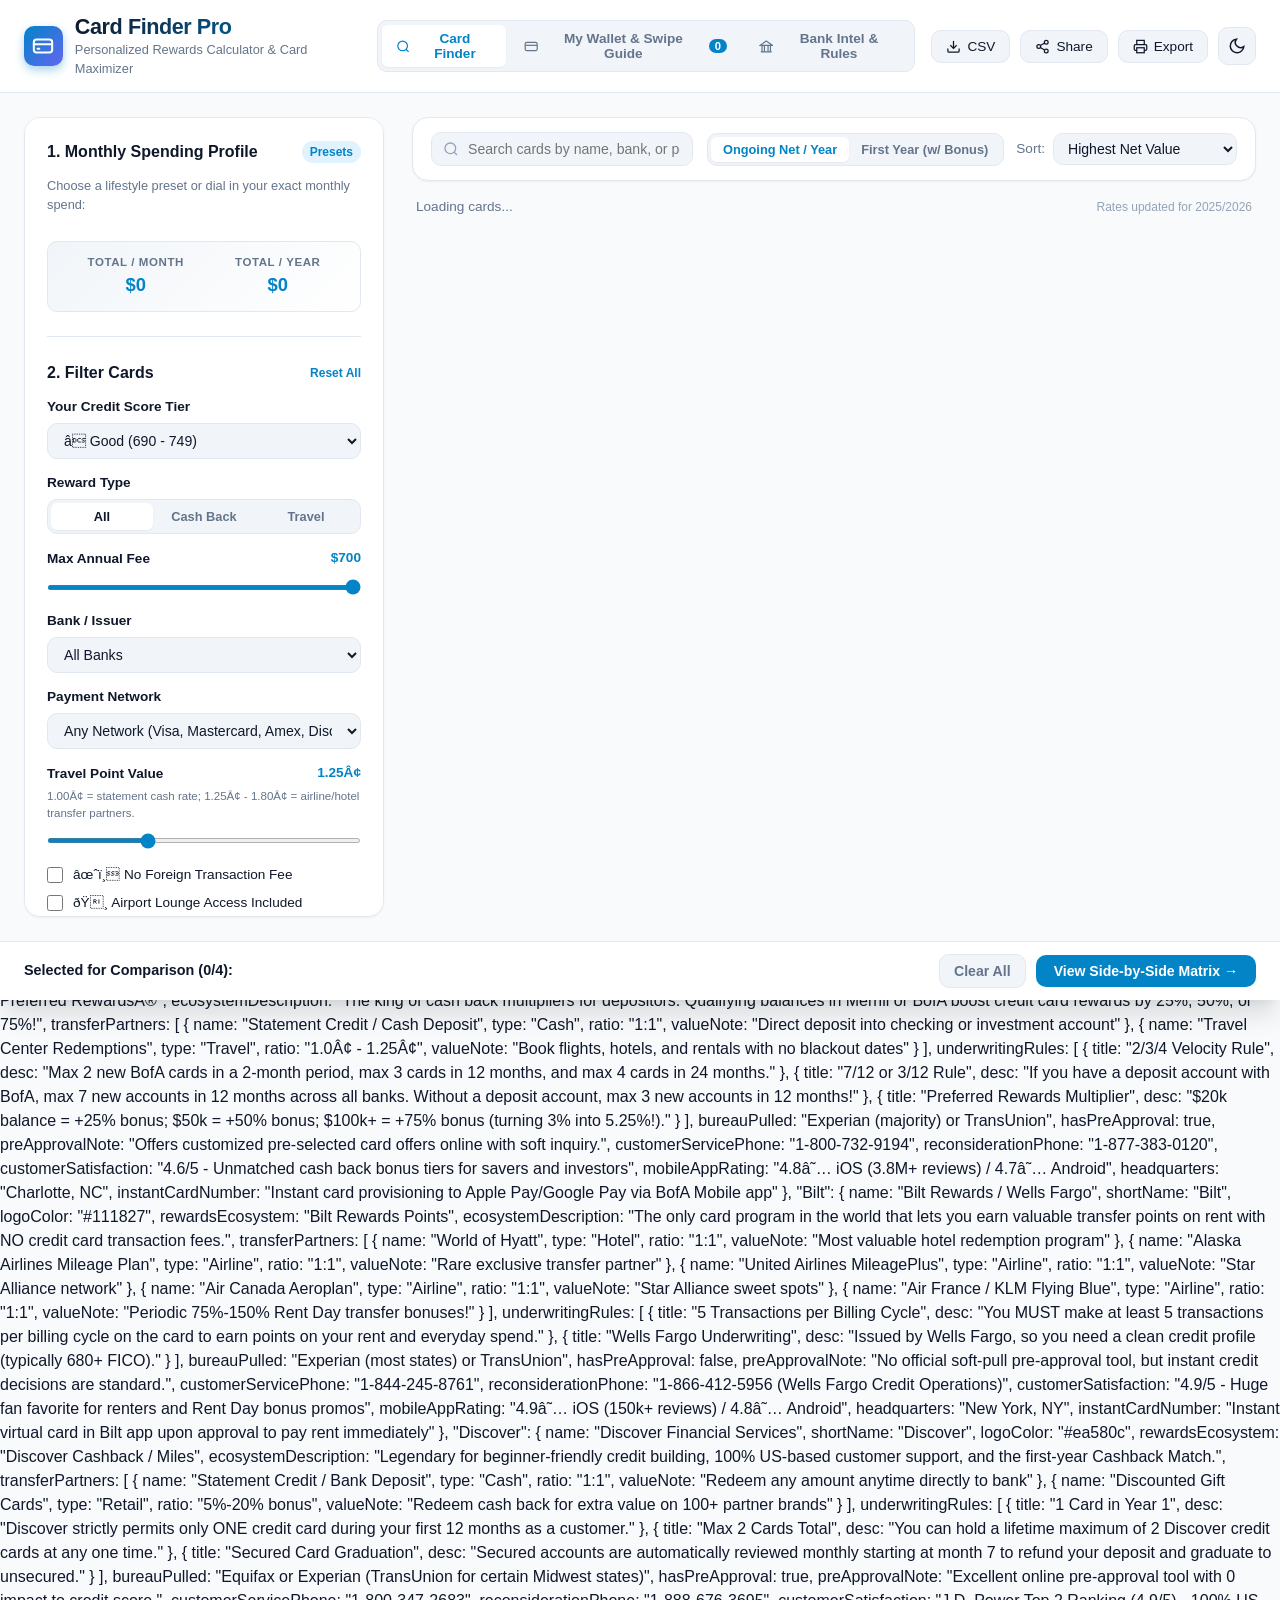
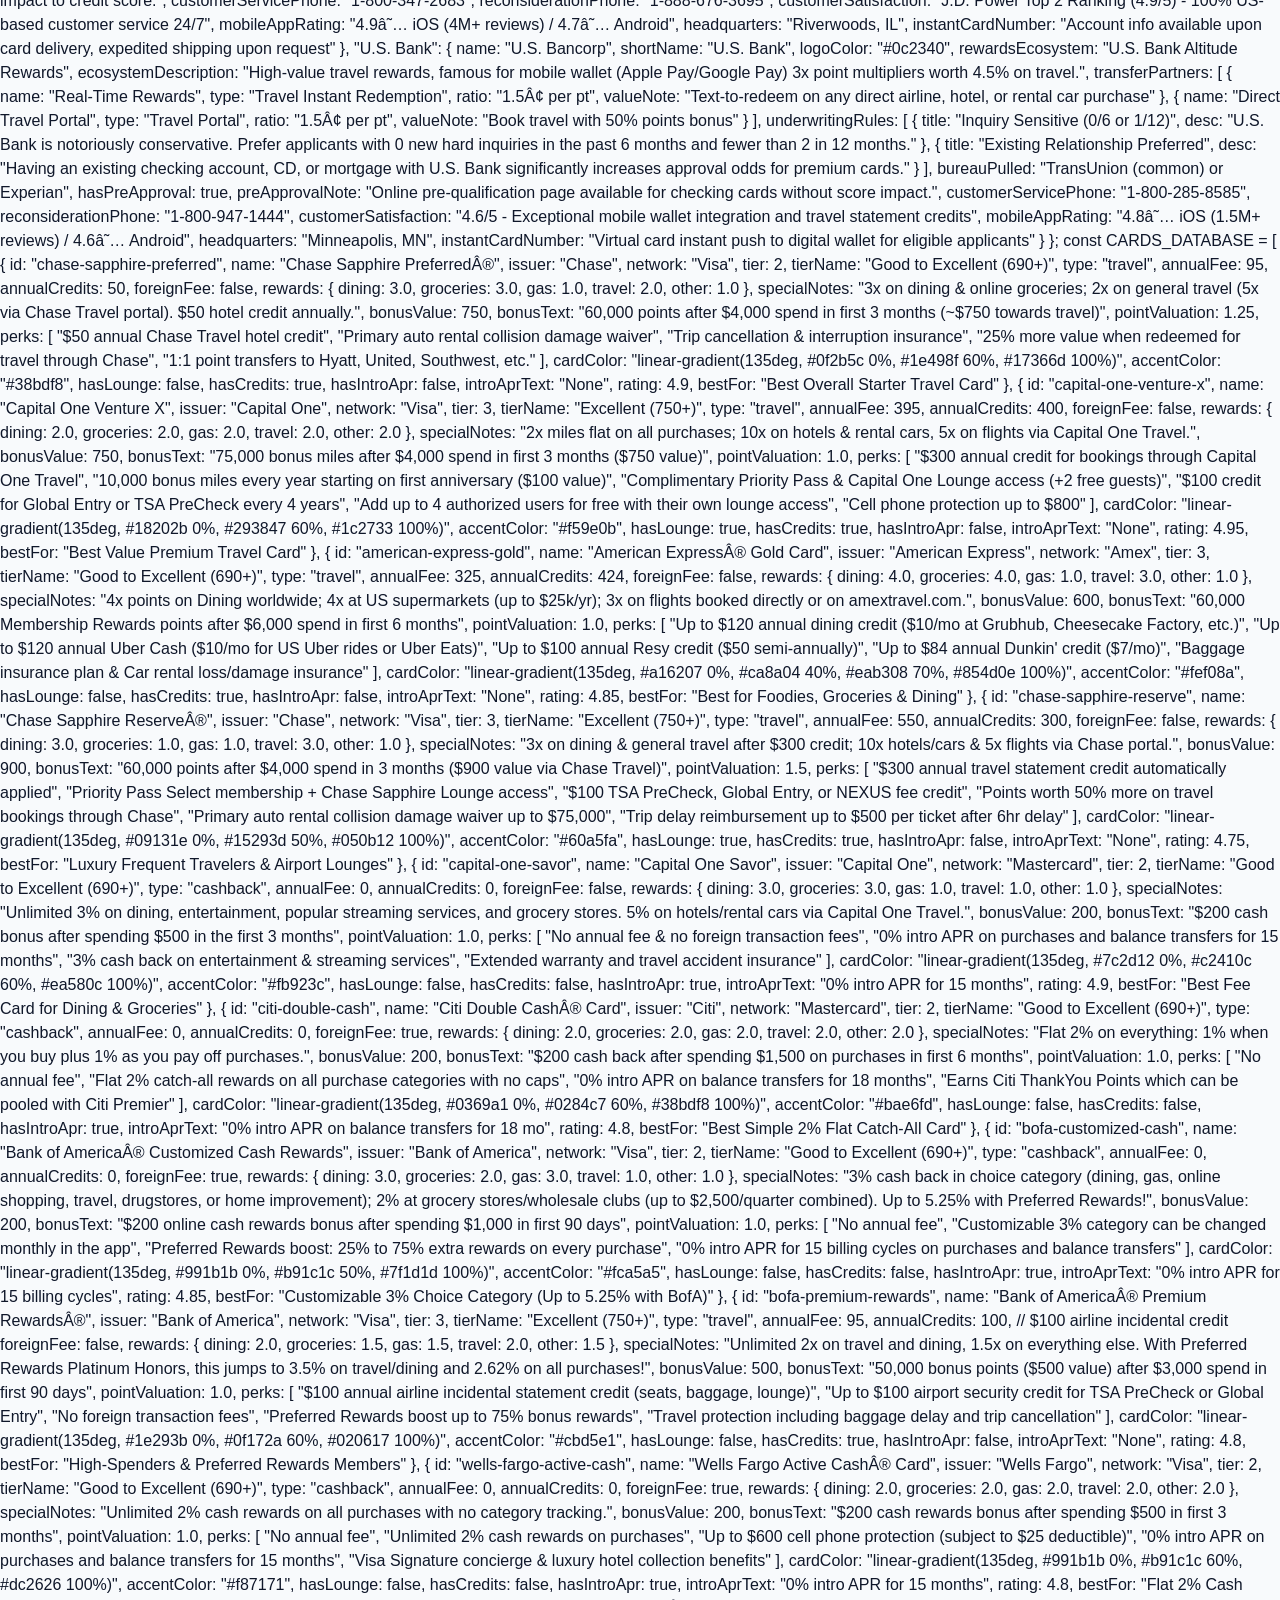
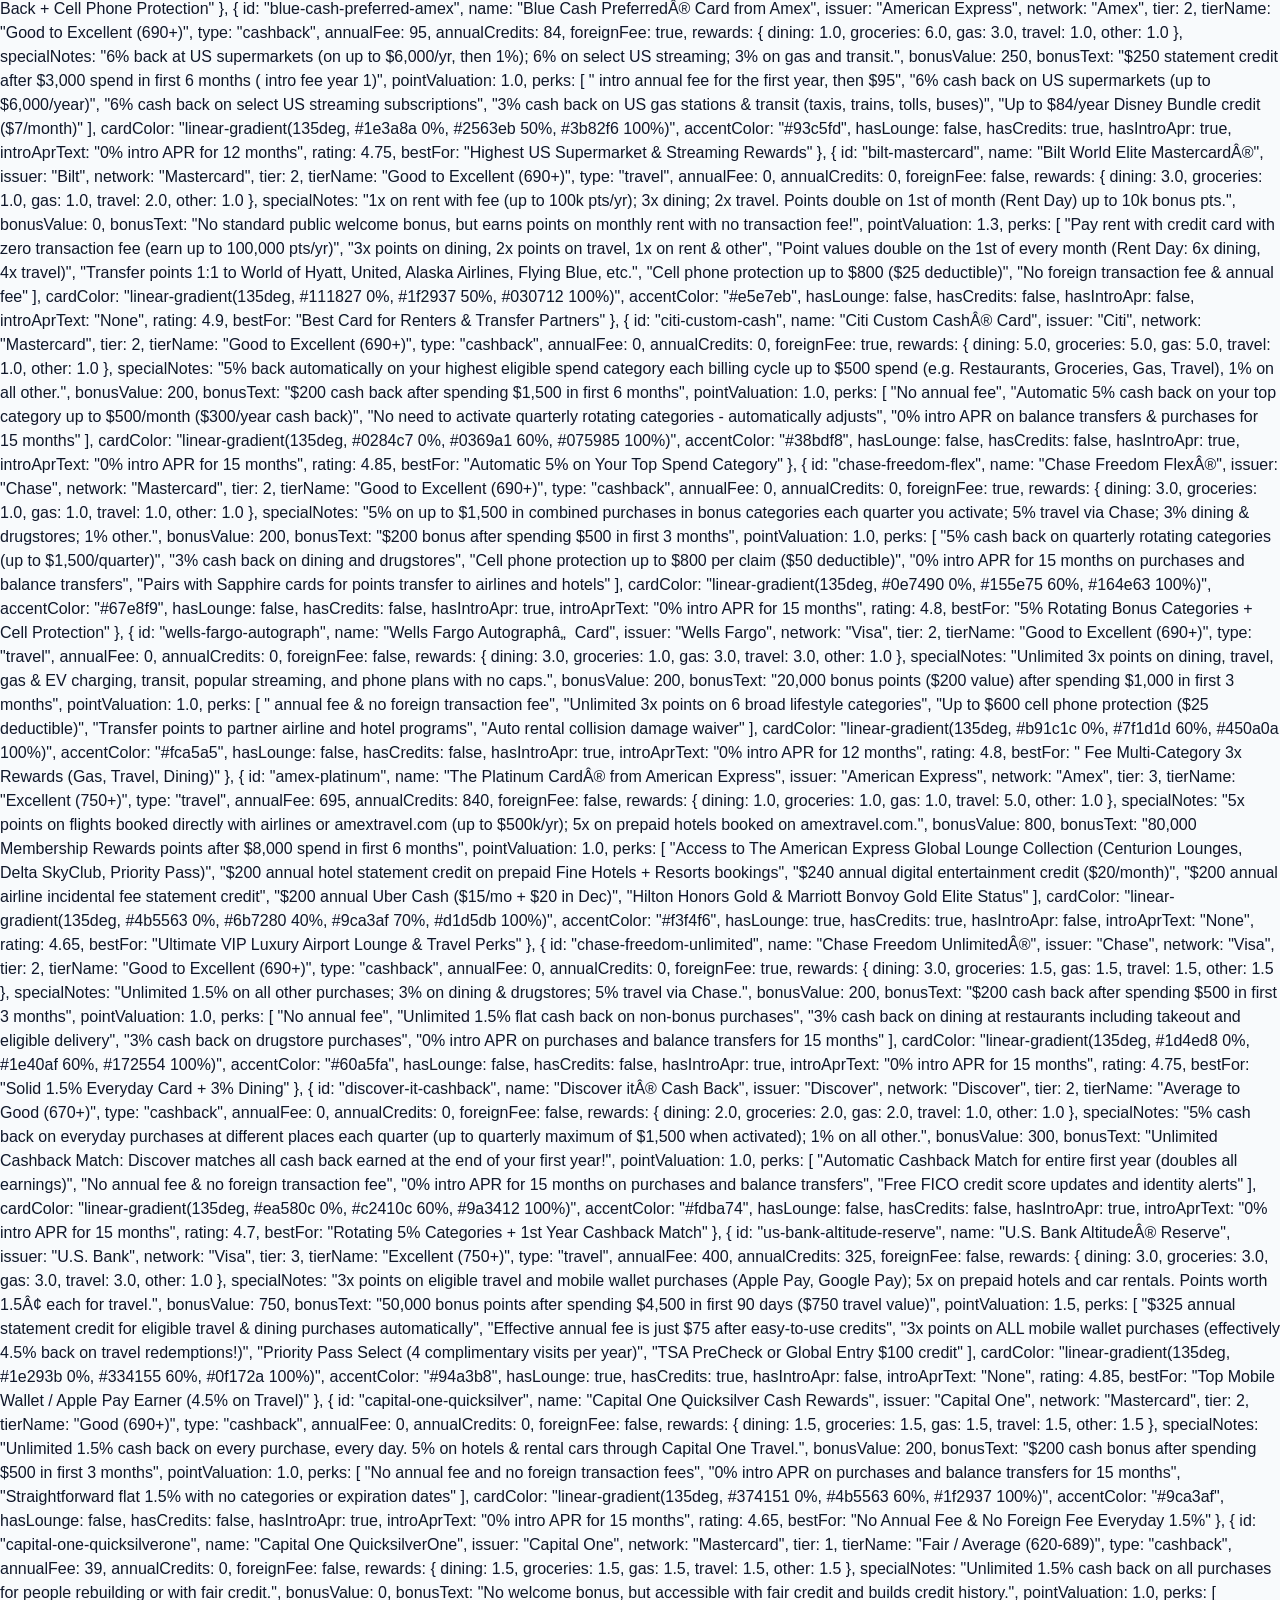
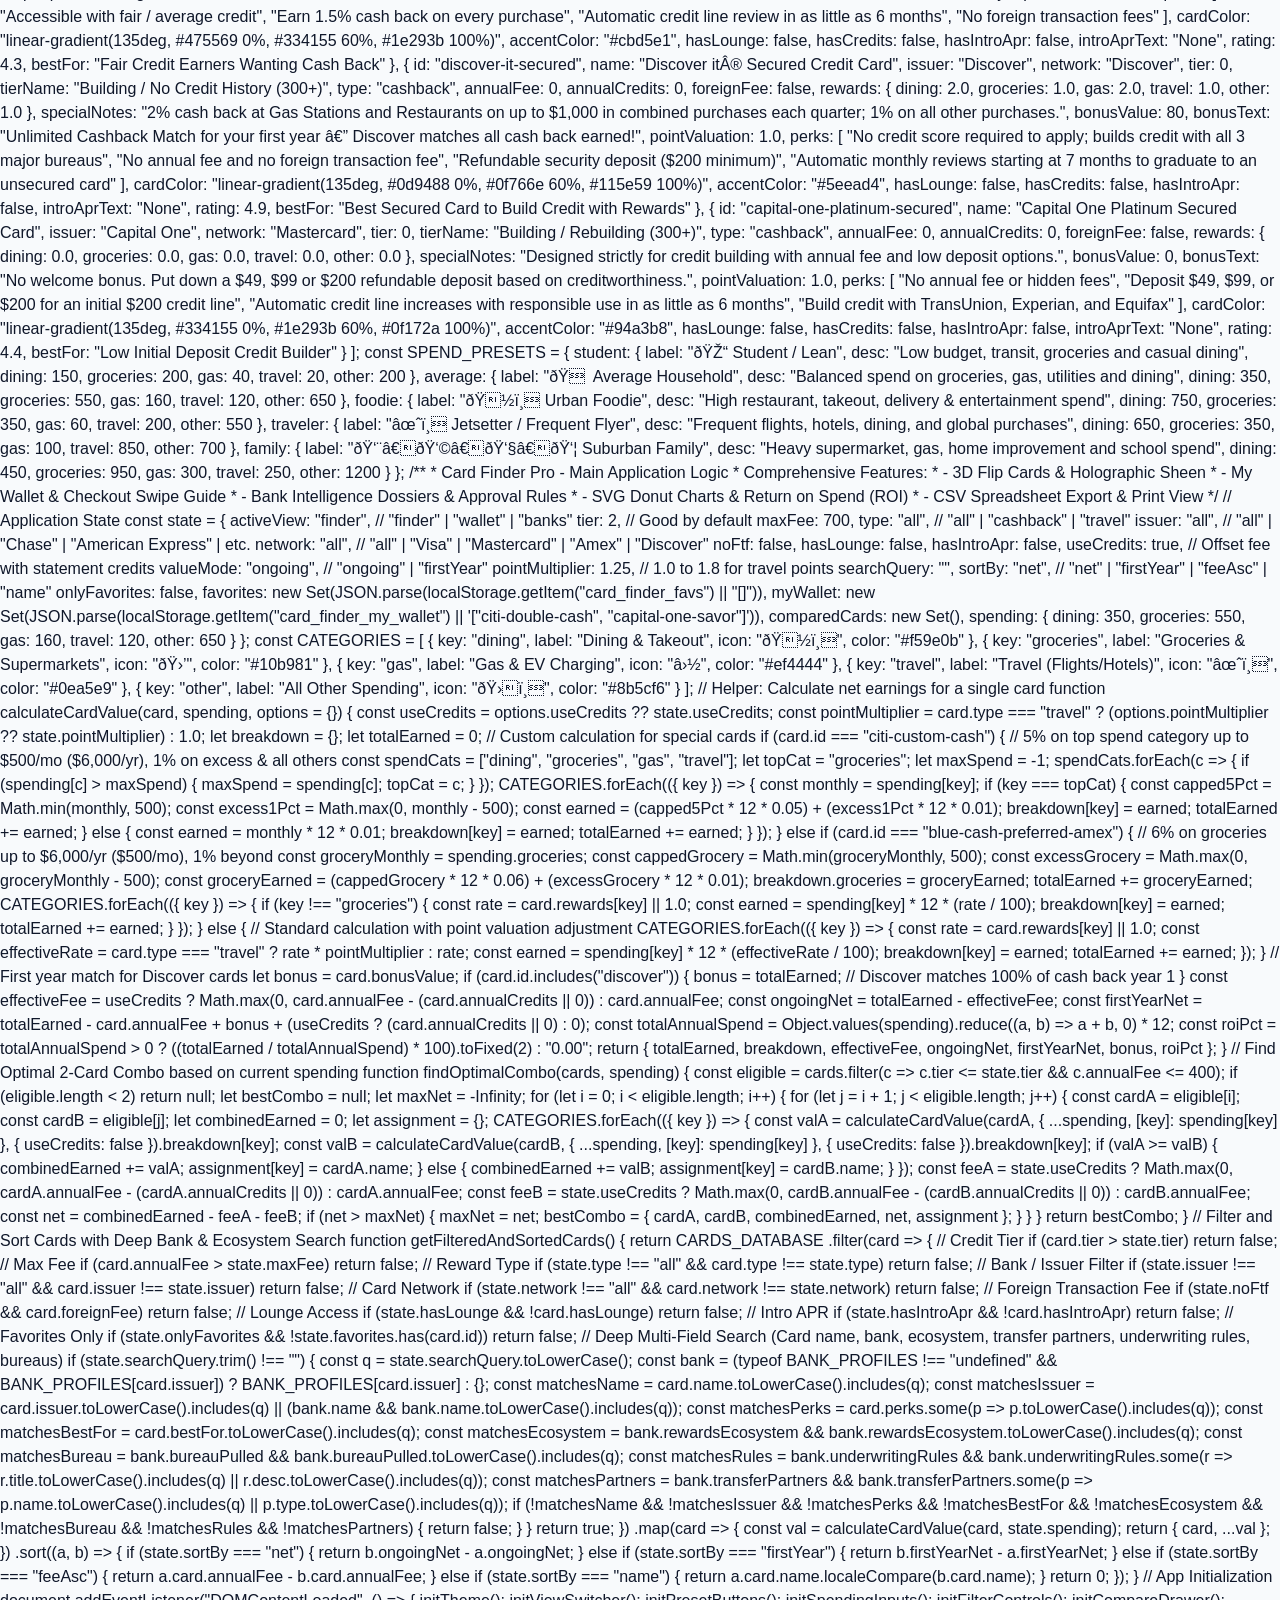
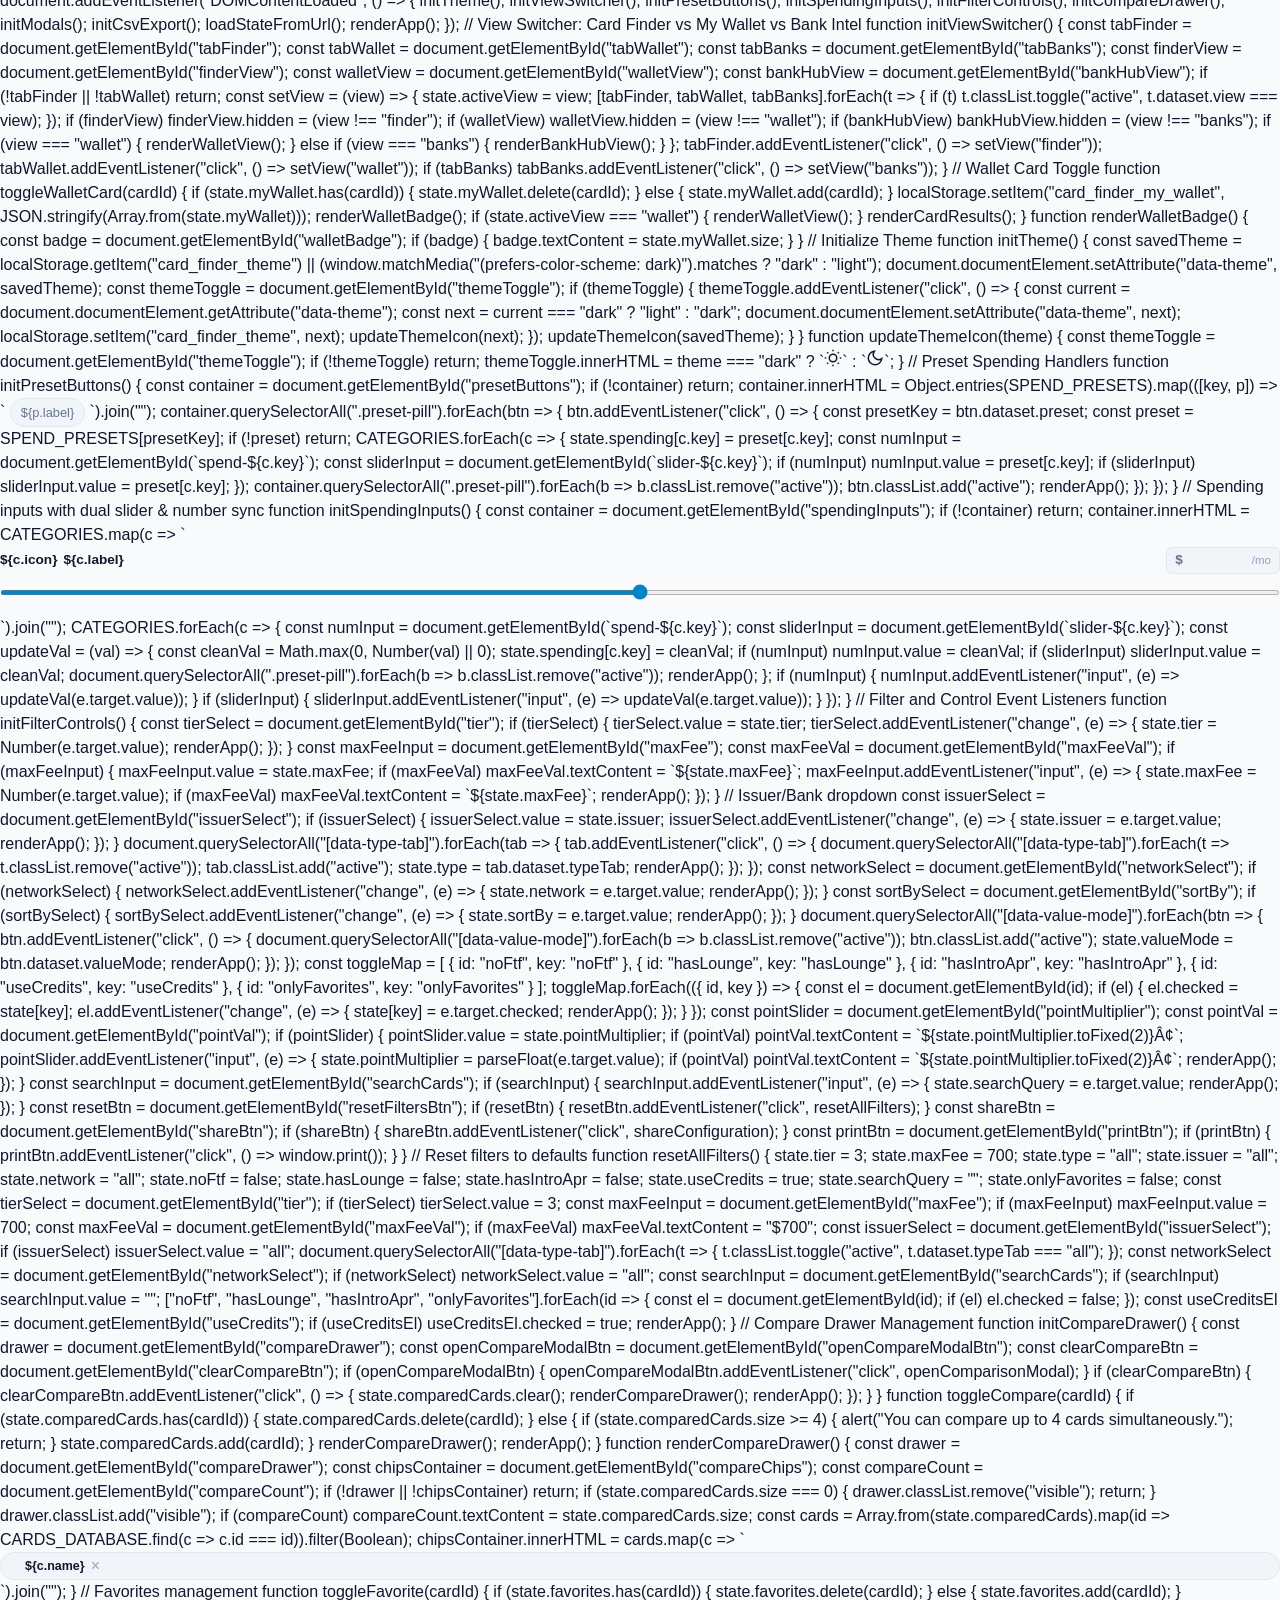
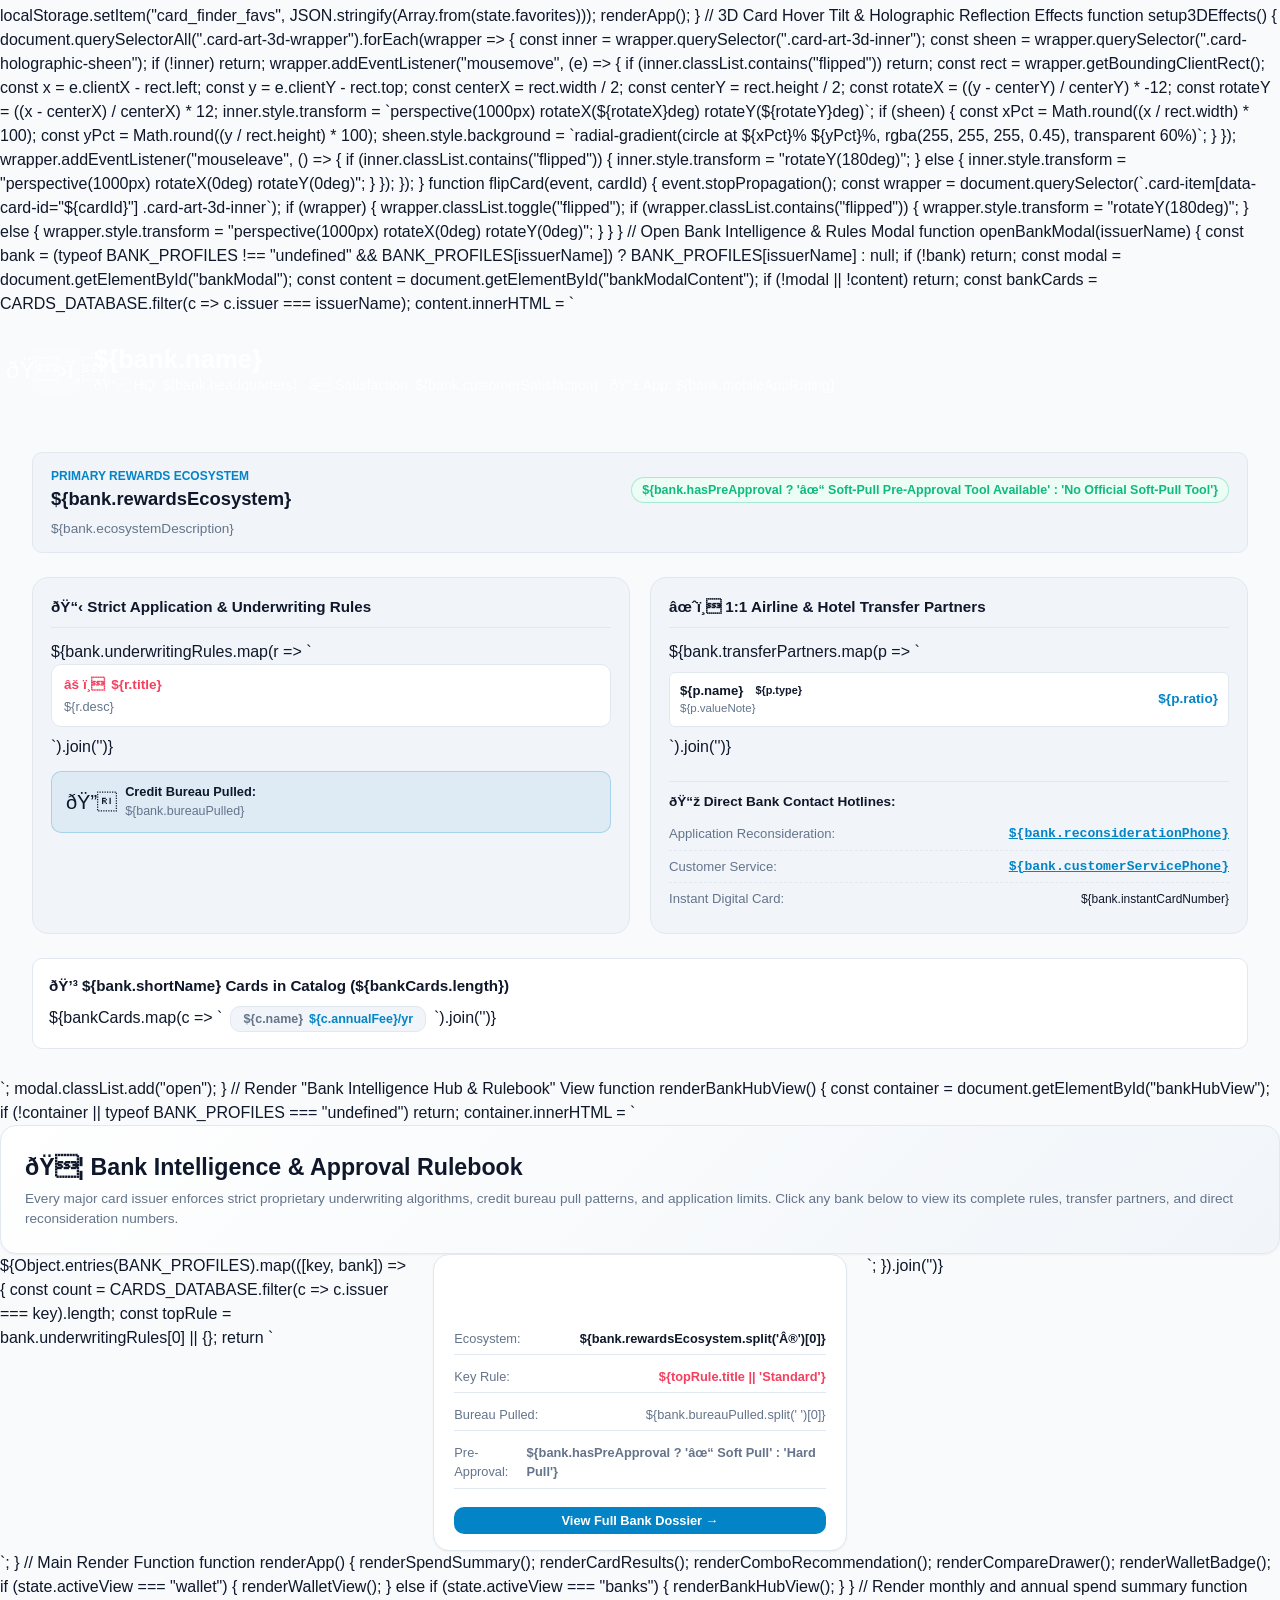
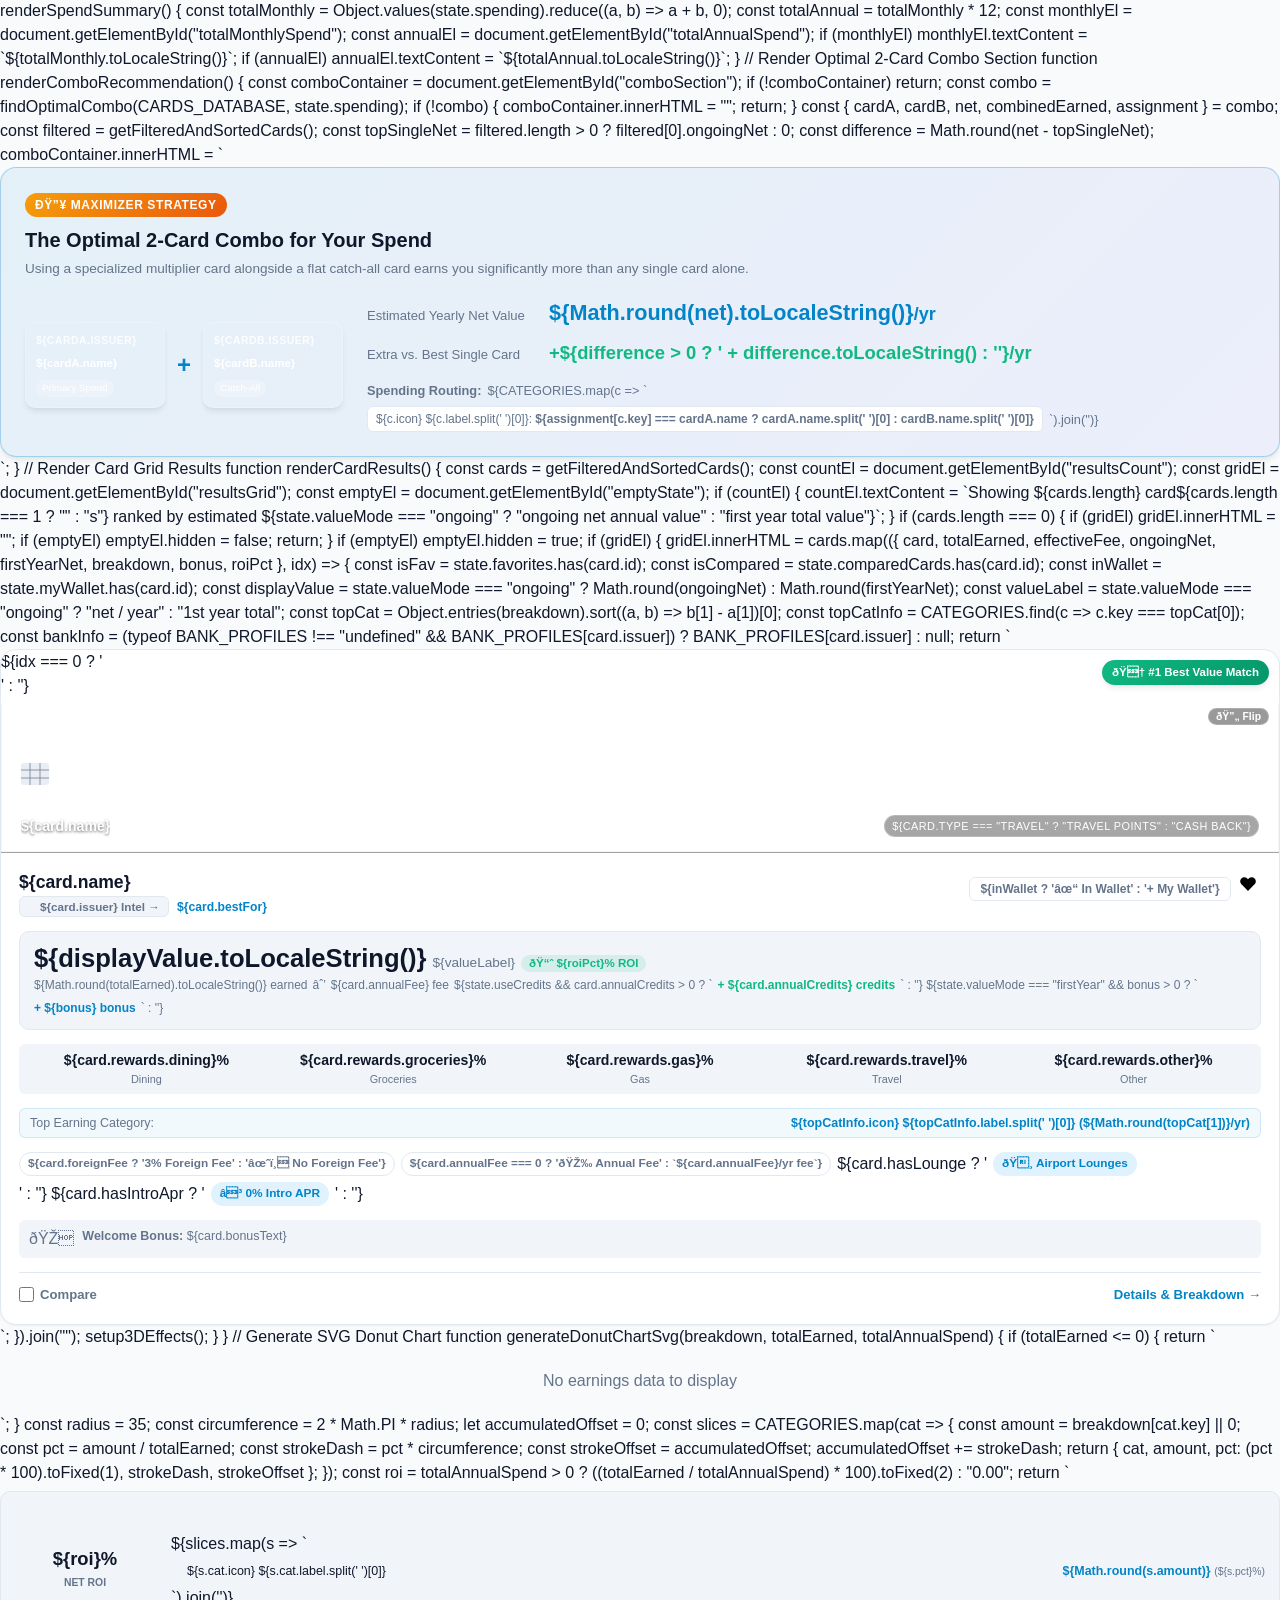
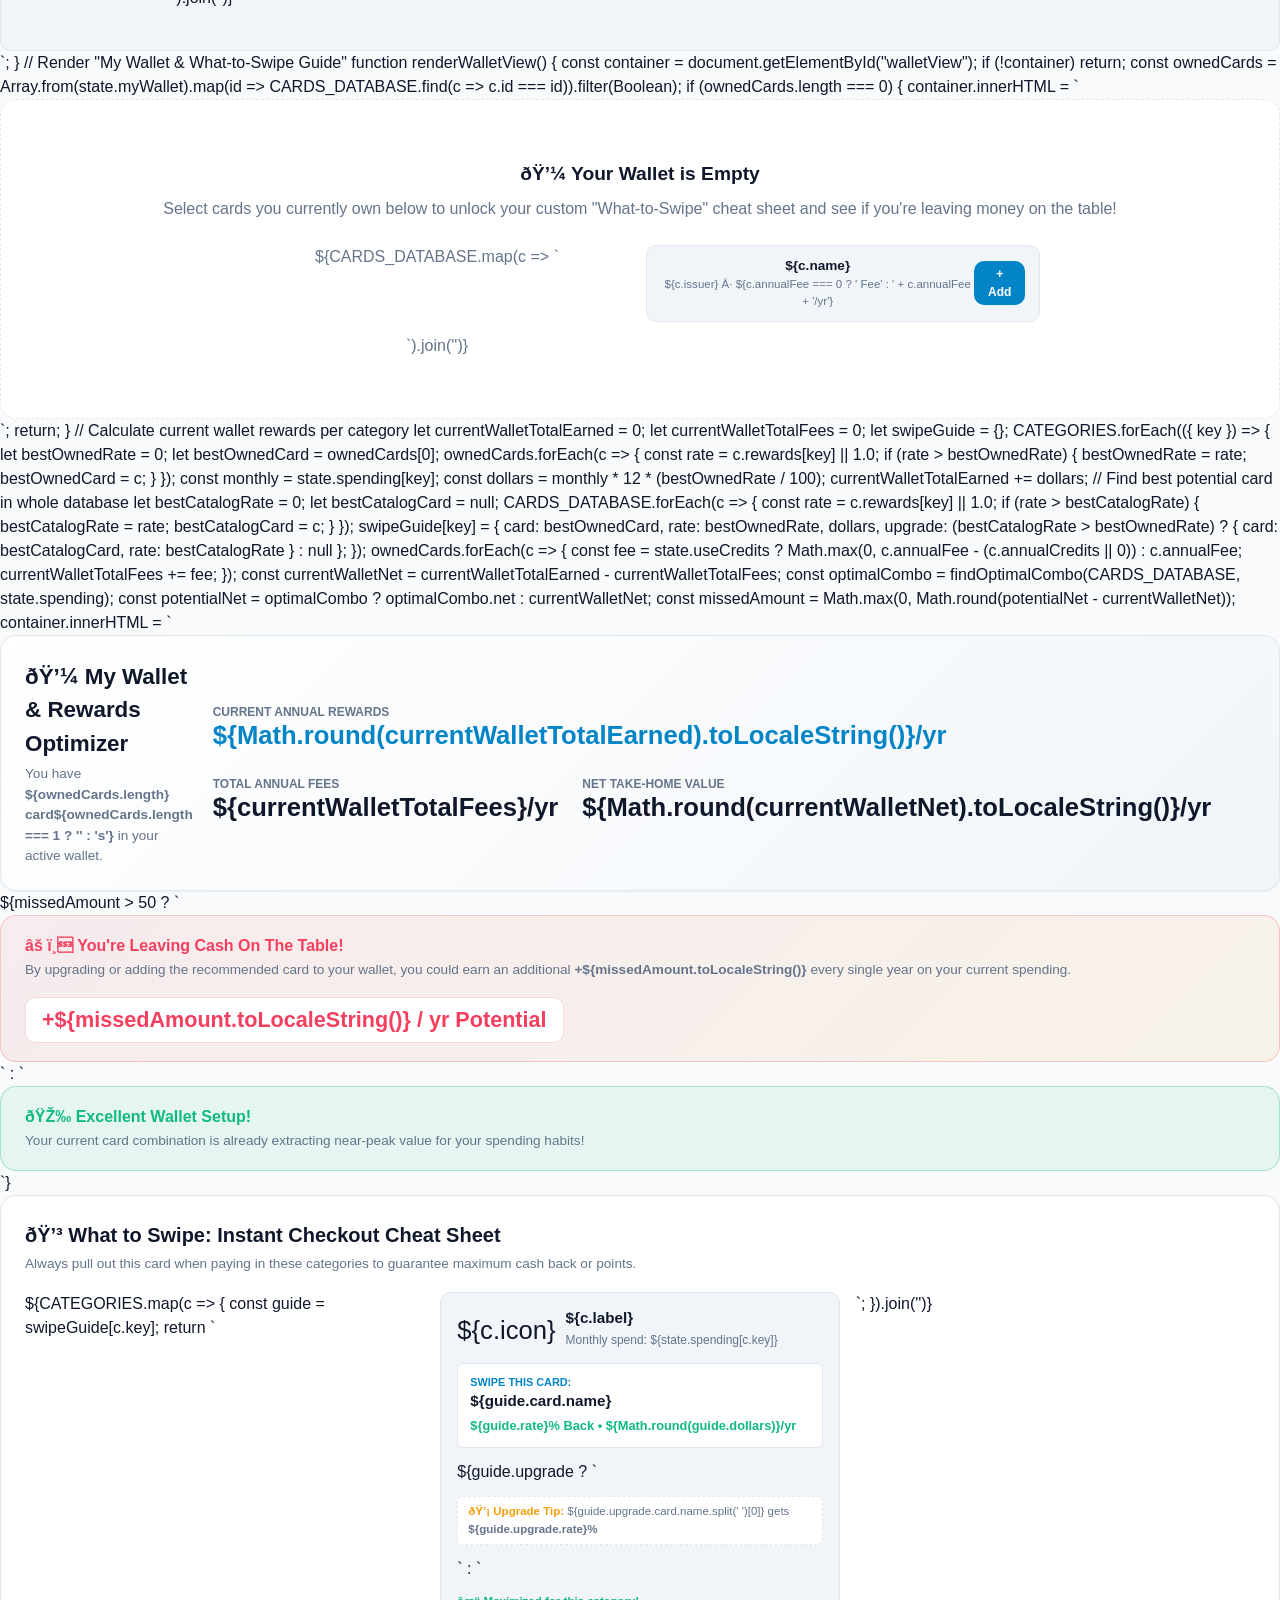
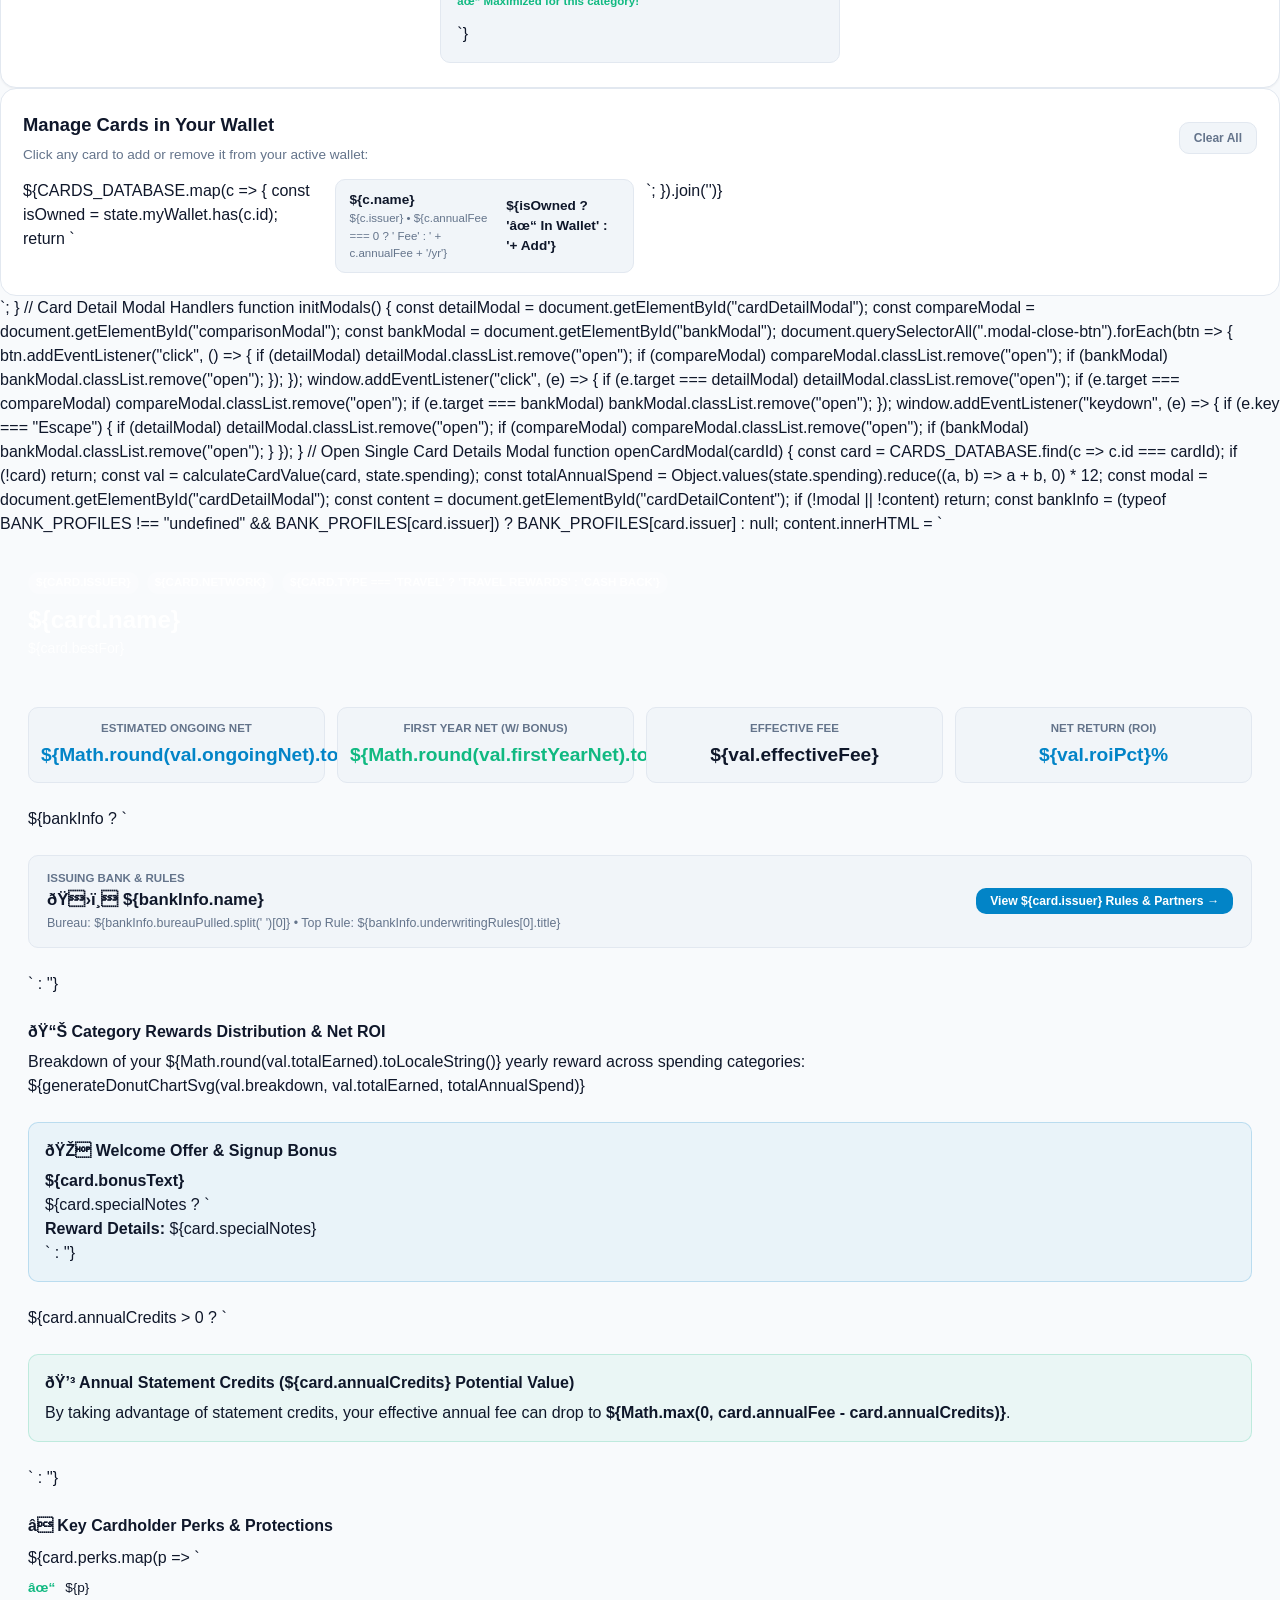
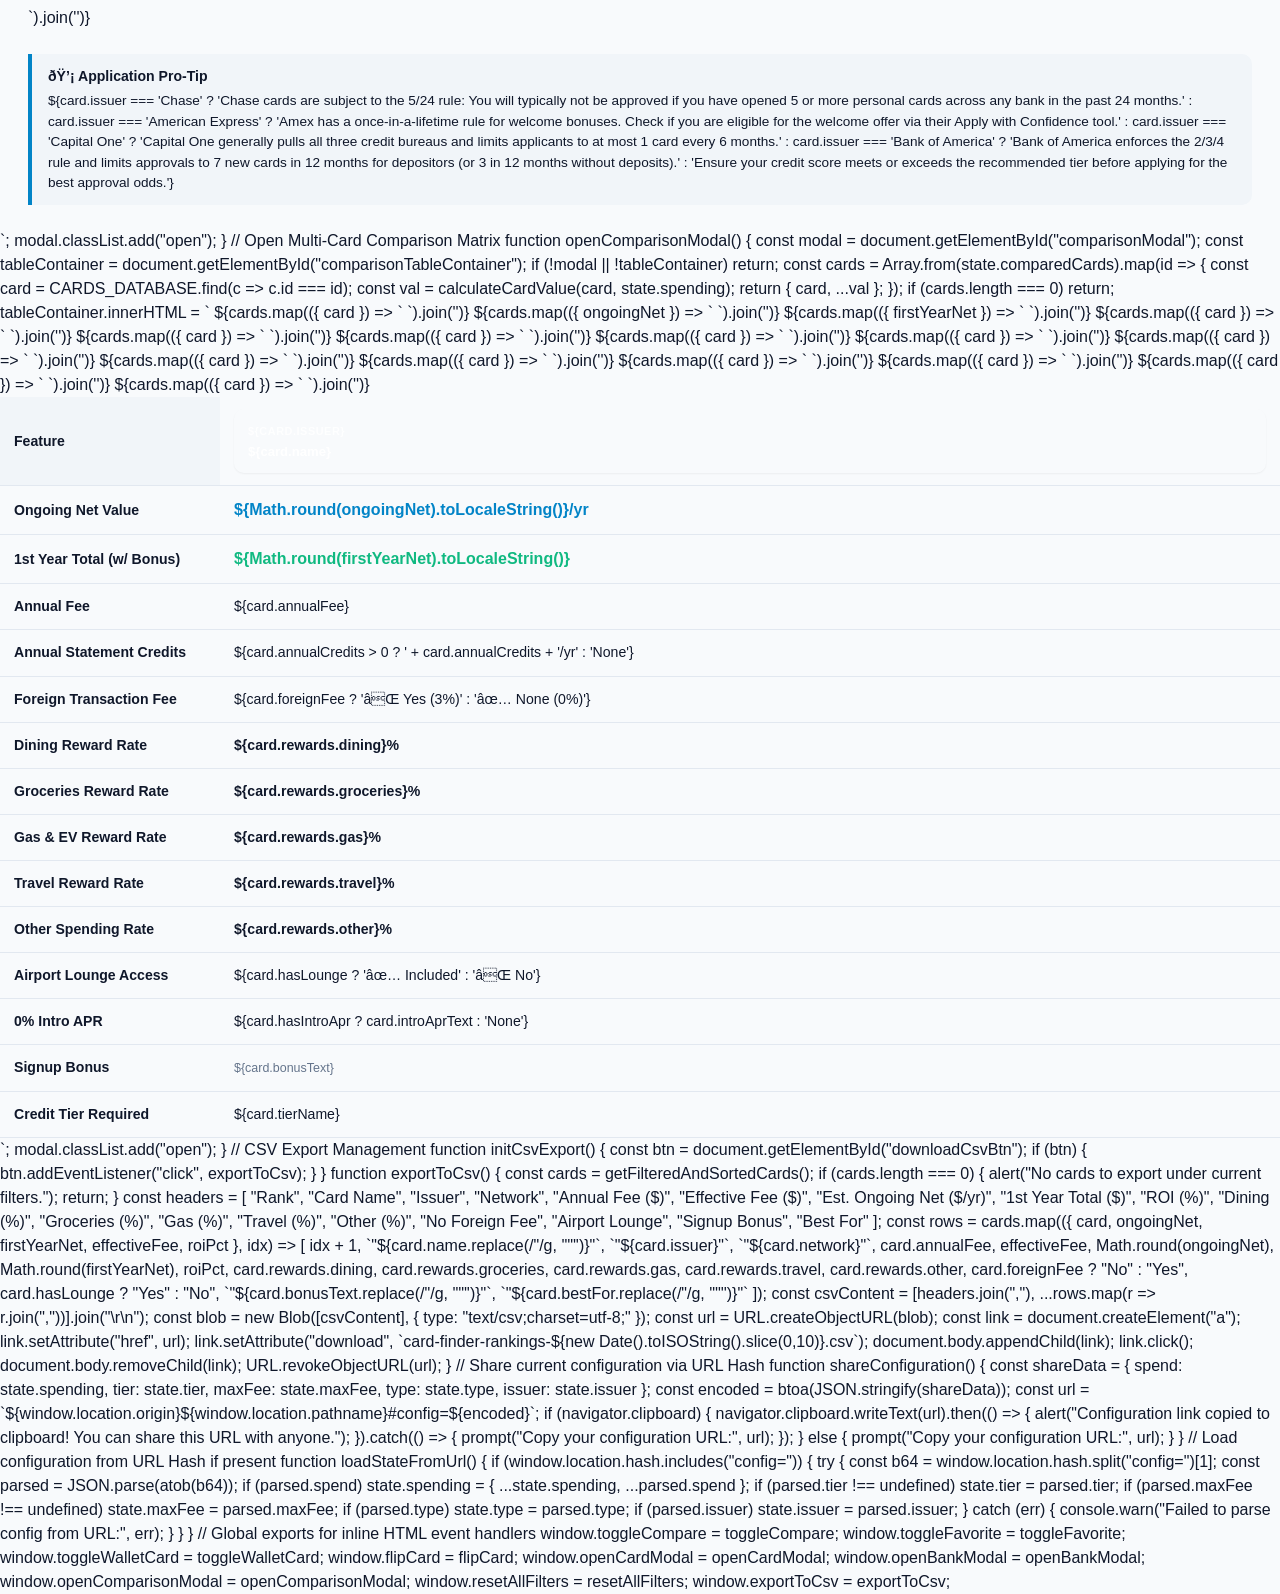
==== commit 5883a4c9: "Upgrading features" ====
--- a/bundle.html
+++ b/bundle.html
@@ -2073,6 +2073,322 @@
   color: var(--text-muted);
 }
 
+
+/* ==========================================================================
+   Bank Intelligence & Underwriting Dossier Styles
+   ========================================================================== */
+
+/* Bank Intel Clickable Pill on Cards */
+.card-bank-intel-pill {
+  display: inline-flex;
+  align-items: center;
+  gap: 5px;
+  background: var(--bg-surface-alt);
+  border: 1px solid var(--border-color);
+  color: var(--text-muted);
+  font-size: 0.73rem;
+  font-weight: 700;
+  padding: 3px 8px;
+  border-radius: var(--radius-sm);
+  cursor: pointer;
+  transition: all 0.15s ease;
+  user-select: none;
+}
+
+.card-bank-intel-pill:hover {
+  background: var(--primary-light);
+  border-color: var(--primary);
+  color: var(--primary);
+  transform: translateY(-1px);
+}
+
+.bank-color-indicator {
+  width: 7px;
+  height: 7px;
+  border-radius: 50%;
+  flex-shrink: 0;
+}
+
+/* Bank Intelligence Modal Container */
+.bank-modal-container {
+  max-width: 850px;
+}
+
+.bank-modal-header {
+  padding: 28px 32px 20px;
+  color: #fff;
+  border-radius: var(--radius-xl) var(--radius-xl) 0 0;
+  position: relative;
+}
+
+.bank-modal-brand {
+  display: flex;
+  align-items: center;
+  gap: 14px;
+  margin-bottom: 8px;
+}
+
+.bank-brand-icon-box {
+  width: 48px;
+  height: 48px;
+  border-radius: var(--radius-md);
+  background: rgba(255, 255, 255, 0.2);
+  display: flex;
+  align-items: center;
+  justify-content: center;
+  font-size: 1.5rem;
+  border: 1px solid rgba(255, 255, 255, 0.3);
+  backdrop-filter: blur(4px);
+}
+
+.bank-modal-header h2 {
+  font-size: 1.6rem;
+  font-weight: 800;
+  line-height: 1.2;
+}
+
+.bank-modal-sub {
+  font-size: 0.88rem;
+  opacity: 0.9;
+  display: flex;
+  gap: 12px;
+  flex-wrap: wrap;
+}
+
+/* Bank Dossier Content */
+.bank-dossier-body {
+  padding: 28px 32px;
+  display: flex;
+  flex-direction: column;
+  gap: 24px;
+}
+
+.bank-dossier-grid {
+  display: grid;
+  grid-template-columns: 1fr 1fr;
+  gap: 20px;
+}
+
+@media (max-width: 768px) {
+  .bank-dossier-grid {
+    grid-template-columns: 1fr;
+  }
+}
+
+.bank-info-card {
+  background: var(--bg-surface-alt);
+  border: 1px solid var(--border-color);
+  border-radius: var(--radius-lg);
+  padding: 18px;
+  display: flex;
+  flex-direction: column;
+  gap: 12px;
+}
+
+.bank-card-title {
+  display: flex;
+  align-items: center;
+  gap: 8px;
+  font-size: 0.95rem;
+  font-weight: 800;
+  color: var(--text-main);
+  border-bottom: 1px solid var(--border-color);
+  padding-bottom: 8px;
+}
+
+.bank-rule-item {
+  background: var(--bg-surface);
+  border: 1px solid var(--border-color);
+  border-radius: var(--radius-md);
+  padding: 10px 12px;
+  margin-bottom: 8px;
+}
+
+.bank-rule-header {
+  font-size: 0.85rem;
+  font-weight: 800;
+  color: var(--accent-rose);
+  margin-bottom: 3px;
+  display: flex;
+  align-items: center;
+  gap: 6px;
+}
+
+.bank-rule-desc {
+  font-size: 0.8rem;
+  color: var(--text-muted);
+  line-height: 1.4;
+}
+
+/* Partner Chips Grid */
+.transfer-partners-list {
+  display: grid;
+  grid-template-columns: 1fr;
+  gap: 8px;
+}
+
+.partner-row {
+  display: flex;
+  justify-content: space-between;
+  align-items: center;
+  background: var(--bg-surface);
+  border: 1px solid var(--border-color);
+  border-radius: var(--radius-sm);
+  padding: 8px 10px;
+  font-size: 0.82rem;
+}
+
+.partner-name {
+  font-weight: 700;
+  color: var(--text-main);
+  display: flex;
+  align-items: center;
+  gap: 6px;
+}
+
+.partner-tag {
+  font-size: 0.68rem;
+  padding: 1px 6px;
+  border-radius: 999px;
+  font-weight: 600;
+}
+
+.partner-tag.airline {
+  background: var(--primary-light);
+  color: var(--primary);
+}
+
+.partner-tag.hotel {
+  background: var(--accent-amber-bg);
+  color: var(--accent-amber);
+}
+
+.partner-tag.cash {
+  background: var(--accent-green-bg);
+  color: var(--accent-green);
+}
+
+.partner-ratio {
+  font-weight: 800;
+  color: var(--primary);
+  font-size: 0.85rem;
+}
+
+.partner-note {
+  font-size: 0.72rem;
+  color: var(--text-muted);
+  display: block;
+}
+
+/* Bureau Pull Box */
+.bureau-badge-box {
+  display: flex;
+  align-items: center;
+  gap: 8px;
+  background: rgba(2, 132, 199, 0.08);
+  border: 1px solid rgba(2, 132, 199, 0.25);
+  padding: 10px 14px;
+  border-radius: var(--radius-md);
+  font-size: 0.85rem;
+  color: var(--text-main);
+}
+
+.bureau-icon {
+  font-size: 1.25rem;
+}
+
+/* Pre-Approval Status Tag */
+.preapproval-status-tag {
+  display: inline-flex;
+  align-items: center;
+  gap: 6px;
+  font-size: 0.78rem;
+  font-weight: 700;
+  padding: 3px 10px;
+  border-radius: 999px;
+  background: var(--accent-green-bg);
+  color: var(--accent-green);
+  border: 1px solid rgba(16, 185, 129, 0.3);
+}
+
+.preapproval-status-tag.unavailable {
+  background: var(--bg-surface-alt);
+  color: var(--text-muted);
+  border-color: var(--border-color);
+}
+
+/* Direct Contacts Box */
+.contact-hotline-row {
+  display: flex;
+  justify-content: space-between;
+  align-items: center;
+  padding: 6px 0;
+  border-bottom: 1px dashed var(--border-color);
+  font-size: 0.82rem;
+}
+
+.contact-hotline-row:last-child {
+  border-bottom: 0;
+}
+
+.hotline-num {
+  font-family: monospace;
+  font-weight: 700;
+  color: var(--primary);
+}
+
+/* Bank Hub View (Tab 3 in Header) */
+.bank-hub-container {
+  display: flex;
+  flex-direction: column;
+  gap: 24px;
+}
+
+.bank-hub-grid {
+  display: grid;
+  grid-template-columns: repeat(auto-fill, minmax(320px, 1fr));
+  gap: 20px;
+}
+
+.bank-hub-card {
+  background: var(--bg-surface);
+  border: 1px solid var(--border-color);
+  border-radius: var(--radius-lg);
+  overflow: hidden;
+  box-shadow: var(--shadow-sm);
+  transition: transform 0.2s ease, border-color 0.2s ease;
+  cursor: pointer;
+}
+
+.bank-hub-card:hover {
+  transform: translateY(-2px);
+  border-color: var(--border-focus);
+}
+
+.bank-hub-header {
+  padding: 16px 20px;
+  color: #fff;
+  display: flex;
+  justify-content: space-between;
+  align-items: center;
+}
+
+.bank-hub-body {
+  padding: 16px 20px;
+  display: flex;
+  flex-direction: column;
+  gap: 12px;
+}
+
+.bank-quick-stat {
+  font-size: 0.8rem;
+  color: var(--text-muted);
+  display: flex;
+  justify-content: space-between;
+  border-bottom: 1px solid var(--border-color);
+  padding-bottom: 6px;
+}
+
 </style>
 </head>
 <body>
@@ -2094,7 +2410,7 @@
         </div>
       </div>
 
-      <!-- Main Navigation Tabs: Finder vs My Wallet -->
+      <!-- Main Navigation Tabs: Finder vs My Wallet vs Bank Intel -->
       <nav class="view-tabs" role="tablist">
         <button class="view-tab-btn active" id="tabFinder" role="tab" data-view="finder">
           <svg width="15" height="15" viewBox="0 0 24 24" fill="none" stroke="currentColor" stroke-width="2"><circle cx="11" cy="11" r="8"/><line x1="21" y1="21" x2="16.65" y2="16.65"/></svg>
@@ -2104,6 +2420,10 @@
           <svg width="15" height="15" viewBox="0 0 24 24" fill="none" stroke="currentColor" stroke-width="2"><rect x="2" y="5" width="20" height="14" rx="3"/><line x1="2" y1="10" x2="22" y2="10"/></svg>
           My Wallet & Swipe Guide
           <span id="walletBadge" class="wallet-badge-count">0</span>
+        </button>
+        <button class="view-tab-btn" id="tabBanks" role="tab" data-view="banks">
+          <svg width="15" height="15" viewBox="0 0 24 24" fill="none" stroke="currentColor" stroke-width="2"><path d="M3 21h18M3 10h18M5 10v11M19 10v11M9 10v11M15 10v11M12 3L2 10h20L12 3z"/></svg>
+          Bank Intel & Rules
         </button>
       </nav>
 
@@ -2212,6 +2532,23 @@
           <input type="range" id="maxFee" min="0" max="700" step="25" value="700" class="spend-slider">
         </div>
 
+        <!-- Bank / Issuer Filter -->
+        <div class="filter-group">
+          <label for="issuerSelect">Bank / Issuer</label>
+          <select id="issuerSelect">
+            <option value="all">All Banks</option>
+            <option value="Chase">Chase</option>
+            <option value="American Express">American Express</option>
+            <option value="Capital One">Capital One</option>
+            <option value="Citi">Citi</option>
+            <option value="Wells Fargo">Wells Fargo</option>
+            <option value="Bank of America">Bank of America</option>
+            <option value="Bilt">Bilt</option>
+            <option value="Discover">Discover</option>
+            <option value="U.S. Bank">U.S. Bank</option>
+          </select>
+        </div>
+
         <!-- Card Network -->
         <div class="filter-group">
           <label for="networkSelect">Payment Network</label>
@@ -2331,6 +2668,11 @@
         <!-- Injected and managed by JS -->
       </div>
 
+      <!-- View 3: Bank Intelligence Hub & Approval Rules -->
+      <div id="bankHubView" class="bank-hub-container" hidden>
+        <!-- Injected and managed by JS -->
+      </div>
+
     </div>
 
   </main>
@@ -2375,14 +2717,270 @@
     </div>
   </div>
 
+  <!-- Bank Intelligence Dossier Modal -->
+  <div id="bankModal" class="modal-overlay" role="dialog" aria-modal="true">
+    <div class="modal-container bank-modal-container">
+      <button class="modal-close-btn" aria-label="Close dialog">&times;</button>
+      <div id="bankModalContent">
+        <!-- Injected by JS -->
+      </div>
+    </div>
+  </div>
+
   <!-- Application Scripts -->
   
   <script>
 /**
- * Card Finder Pro - Comprehensive Card Database
- * Rewards are base percentages or point-rates per dollar spent.
- * minTier: 0 (Building / Secured, 300-620), 1 (Fair, 620-689), 2 (Good, 690-749), 3 (Excellent, 750+)
+ * Card Finder Pro - Comprehensive Card Database & Bank Intelligence Profiles
+ * Contains in-depth bank underwriting rules, credit bureau pull patterns, transfer partner ecosystems, and customer support data.
  */
+
+const BANK_PROFILES = {
+  "Chase": {
+    name: "JPMorgan Chase Bank, N.A.",
+    shortName: "Chase",
+    logoColor: "#117aca",
+    rewardsEcosystem: "Chase Ultimate RewardsÂ®",
+    ecosystemDescription: "One of the most versatile point programs in the world. Points transfer 1:1 to premium partners or redeem with a 25%-50% bonus on Sapphire cards.",
+    transferPartners: [
+      { name: "World of Hyatt", type: "Hotel", ratio: "1:1", valueNote: "Best hotel transfer value (2.0Â¢+ avg)" },
+      { name: "United Airlines MileagePlus", type: "Airline", ratio: "1:1", valueNote: "Star Alliance network" },
+      { name: "Southwest Rapid Rewards", type: "Airline", ratio: "1:1", valueNote: "Domestic flights & 2 free checked bags" },
+      { name: "Air Canada Aeroplan", type: "Airline", ratio: "1:1", valueNote: "Exceptional Star Alliance awards" },
+      { name: "British Airways Avios", type: "Airline", ratio: "1:1", valueNote: "Oneworld short-haul sweet spots" },
+      { name: "Marriott Bonvoy", type: "Hotel", ratio: "1:1", valueNote: "Global hotel footprint" }
+    ],
+    underwritingRules: [
+      { title: "Chase 5/24 Rule", desc: "You will almost certainly be rejected if you have opened 5 or more personal credit cards with ANY bank in the past 24 months." },
+      { title: "2/30 Velocity Rule", desc: "You cannot be approved for more than 2 Chase cards in a 30-day window." },
+      { title: "Sapphire 48-Month Rule", desc: "You can only receive a welcome bonus on ONE Sapphire card (Preferred or Reserve) once every 48 months." },
+      { title: "Maximum Credit Line", desc: "Chase rarely extends total credit across all your Chase cards exceeding 50% of your reported annual income." }
+    ],
+    bureauPulled: "Experian (majority of US states), occasionally Equifax in the Southeast",
+    hasPreApproval: true,
+    preApprovalNote: "Chase offers an online 'Pre-Qualified Offers' tool with a soft credit pull that won't impact your score.",
+    customerServicePhone: "1-800-432-3117",
+    reconsiderationPhone: "1-888-270-2127",
+    customerSatisfaction: "J.D. Power #1 for National Credit Card Customer Satisfaction (4.9/5)",
+    mobileAppRating: "4.8â˜… iOS (5M+ reviews) / 4.6â˜… Android",
+    headquarters: "New York, NY",
+    instantCardNumber: "Available immediately via Chase Mobile App & Apple Pay upon approval"
+  },
+  "American Express": {
+    name: "American Express National Bank",
+    shortName: "American Express",
+    logoColor: "#006fcf",
+    rewardsEcosystem: "Membership RewardsÂ®",
+    ecosystemDescription: "Top-tier international travel rewards program with 20+ transfer airline and hotel partners and extensive lifestyle statement credit partnerships.",
+    transferPartners: [
+      { name: "Delta SkyMiles", type: "Airline", ratio: "1:1", valueNote: "SkyTeam hub flights (small excise fee)" },
+      { name: "Air France / KLM Flying Blue", type: "Airline", ratio: "1:1", valueNote: "Monthly promo award flights to Europe" },
+      { name: "ANA Mileage Club", type: "Airline", ratio: "1:1", valueNote: "Incredible roundtrip business class sweet spots" },
+      { name: "Hilton Honors", type: "Hotel", ratio: "1:2", valueNote: "2 Hilton points per 1 Amex point" },
+      { name: "Virgin Atlantic Flying Club", type: "Airline", ratio: "1:1", valueNote: "Frequent 30% transfer bonuses" },
+      { name: "Avianca LifeMiles", type: "Airline", ratio: "1:1", valueNote: "Star Alliance award bookings without fuel surcharges" }
+    ],
+    underwritingRules: [
+      { title: "Once-Per-Lifetime Bonus Rule", desc: "You can only earn the welcome bonus on a specific Amex card once in your lifetime. Amex will warn you with a popup before pulling your credit." },
+      { title: "5 Credit Card Limit", desc: "Amex limits consumers to a maximum of 5 active revolving credit cards at one time (charge cards like Gold/Platinum do not count towards this limit)." },
+      { title: "2/90 Velocity Rule", desc: "You can be approved for at most 2 revolving Amex credit cards in a 90-day period." },
+      { title: "Apply with Confidence", desc: "Soft-pull check before you commit: You only get a hard credit inquiry if you are approved AND choose to accept the card!" }
+    ],
+    bureauPulled: "Experian (almost exclusively nationwide). Existing customers usually receive soft pulls for subsequent cards!",
+    hasPreApproval: true,
+    preApprovalNote: "'Apply With Confidence' tells you if you're approved with NO impact to credit score until you accept.",
+    customerServicePhone: "1-800-528-4800",
+    reconsiderationPhone: "1-800-567-1083",
+    customerSatisfaction: "J.D. Power Top 2 Ranking (4.9/5) - Renowned 24/7 in-app live chat and dispute protection",
+    mobileAppRating: "4.9â˜… iOS (2.5M+ reviews) / 4.7â˜… Android",
+    headquarters: "New York, NY",
+    instantCardNumber: "Instant virtual card number issued immediately upon approval"
+  },
+  "Capital One": {
+    name: "Capital One Financial Corporation",
+    shortName: "Capital One",
+    logoColor: "#004879",
+    rewardsEcosystem: "Capital One Miles",
+    ecosystemDescription: "Simple, flexible miles that can be erased against ANY travel purchase at 1.0Â¢ each, or transferred 1:1 to airline and hotel partners.",
+    transferPartners: [
+      { name: "Air Canada Aeroplan", type: "Airline", ratio: "1:1", valueNote: "Global Star Alliance flights" },
+      { name: "Avianca LifeMiles", type: "Airline", ratio: "1:1", valueNote: "Excellent partner awards with no surcharges" },
+      { name: "British Airways Avios", type: "Airline", ratio: "1:1", valueNote: "Oneworld short-haul & American Airlines flights" },
+      { name: "Wyndham Rewards", type: "Hotel", ratio: "1:1", valueNote: "15k/30k flat rate Vacasa vacation rental sweet spots" },
+      { name: "Turkish Airlines Miles&Smiles", type: "Airline", ratio: "1:1", valueNote: "Domestic flights on United from 10k miles" }
+    ],
+    underwritingRules: [
+      { title: "Triple Bureau Pull", desc: "Capital One uniquely pulls all THREE major credit bureaus (Experian, TransUnion, Equifax) for every application." },
+      { title: "1/6 Rule", desc: "You can generally only be approved for 1 Capital One card every 6 months." },
+      { title: "2 Personal Card Limit", desc: "Capital One generally limits cardholders to 2 personal cards in their core lineup (Venture, Savor, Quicksilver)." },
+      { title: "Subprime vs Prime Sensitivity", desc: "Prefers applicants who actually carry modest balances or have active revolving utilization rather than spotless 800+ credit churners." }
+    ],
+    bureauPulled: "All 3 bureaus pulled simultaneously (Experian, TransUnion, Equifax)",
+    hasPreApproval: true,
+    preApprovalNote: "Industry-leading pre-approval tool with pre-fill options and zero credit score impact.",
+    customerServicePhone: "1-800-227-4825",
+    reconsiderationPhone: "1-800-625-7866",
+    customerSatisfaction: "4.7/5 - Excellent real-time fraud alerts and virtual Eno card numbers",
+    mobileAppRating: "4.9â˜… iOS (4.5M+ reviews) / 4.6â˜… Android",
+    headquarters: "McLean, VA",
+    instantCardNumber: "Instant virtual card available in Capital One mobile app via Eno"
+  },
+  "Citi": {
+    name: "Citigroup Inc.",
+    shortName: "Citi",
+    logoColor: "#003b70",
+    rewardsEcosystem: "Citi ThankYouÂ® Rewards",
+    ecosystemDescription: "Highly lucrative cash back pairing with Citi Double Cash & Custom Cash, or high-value airline transfer partners with Citi Strata/Premier.",
+    transferPartners: [
+      { name: "Avianca LifeMiles", type: "Airline", ratio: "1:1", valueNote: "Star Alliance sweet spots" },
+      { name: "Virgin Atlantic Flying Club", type: "Airline", ratio: "1:1", valueNote: "Delta flights & UK awards" },
+      { name: "Choice Privileges", type: "Hotel", ratio: "1:2", valueNote: "2 Choice hotel points per 1 ThankYou point" },
+      { name: "Qatar Airways Privilege Club", type: "Airline", ratio: "1:1", valueNote: "Qsuite business class redemptions" },
+      { name: "Turkish Airlines Miles&Smiles", type: "Airline", ratio: "1:1", valueNote: "7.5k to 10k mile award flights" }
+    ],
+    underwritingRules: [
+      { title: "8/65 Rule", desc: "Citi will only approve 1 card application in an 8-day period, and at most 2 applications in a 65-day period." },
+      { title: "48-Month Family Rule", desc: "You cannot earn a welcome bonus on a card if you received a bonus or closed that card family in the past 48 months." },
+      { title: "Inquiry Sensitivity", desc: "Citi is very sensitive to recent hard inquiries in the past 6 months (especially for cards like Premier/Custom Cash)." }
+    ],
+    bureauPulled: "Experian or Equifax (state-dependent, occasionally TransUnion in the Midwest)",
+    hasPreApproval: true,
+    preApprovalNote: "Offers an online pre-qualification check with soft inquiry.",
+    customerServicePhone: "1-800-950-5114",
+    reconsiderationPhone: "1-800-695-5171",
+    customerSatisfaction: "4.5/5 - Generous 0% intro APR balance transfer terms",
+    mobileAppRating: "4.8â˜… iOS (3M+ reviews) / 4.7â˜… Android",
+    headquarters: "New York, NY",
+    instantCardNumber: "Digital wallet push provisioning available on select cards"
+  },
+  "Wells Fargo": {
+    name: "Wells Fargo & Company",
+    shortName: "Wells Fargo",
+    logoColor: "#d71e28",
+    rewardsEcosystem: "Wells Fargo RewardsÂ®",
+    ecosystemDescription: "Modernized transfer program featuring competitive no-annual-fee options like Autograph and Active Cash.",
+    transferPartners: [
+      { name: "Air France / KLM Flying Blue", type: "Airline", ratio: "1:1", valueNote: "European awards with low fees" },
+      { name: "Avianca LifeMiles", type: "Airline", ratio: "1:1", valueNote: "United & Star Alliance flights" },
+      { name: "British Airways Avios", type: "Airline", ratio: "1:1", valueNote: "American Airlines domestic flights" },
+      { name: "Choice Privileges", type: "Hotel", ratio: "1:2", valueNote: "Double points conversion rate" }
+    ],
+    underwritingRules: [
+      { title: "1/6 Bonus Rule", desc: "You are not eligible for a welcome bonus if you opened another Wells Fargo credit card in the last 6 months." },
+      { title: "Existing Customer Relationship", desc: "Underwriting odds improve noticeably if you have a checking, savings, or brokerage account with Wells Fargo." }
+    ],
+    bureauPulled: "Experian (majority) or TransUnion (West Coast)",
+    hasPreApproval: true,
+    preApprovalNote: "Wells Fargo offers an online pre-selected offers page with soft check.",
+    customerServicePhone: "1-800-642-4720",
+    reconsiderationPhone: "1-866-412-5956",
+    customerSatisfaction: "4.6/5 - Industry-leading cell phone protection on <script src="app.js"></script> fee cards",
+    mobileAppRating: "4.8â˜… iOS (4M+ reviews) / 4.7â˜… Android",
+    headquarters: "San Francisco, CA",
+    instantCardNumber: "Add to Apple Pay / Google Pay directly from the Wells Fargo app"
+  },
+  "Bank of America": {
+    name: "Bank of America Corporation",
+    shortName: "Bank of America",
+    logoColor: "#e31837",
+    rewardsEcosystem: "Bank of America Preferred RewardsÂ®",
+    ecosystemDescription: "The king of cash back multipliers for depositors. Qualifying balances in Merrill or BofA boost credit card rewards by 25%, 50%, or 75%!",
+    transferPartners: [
+      { name: "Statement Credit / Cash Deposit", type: "Cash", ratio: "1:1", valueNote: "Direct deposit into checking or investment account" },
+      { name: "Travel Center Redemptions", type: "Travel", ratio: "1.0Â¢ - 1.25Â¢", valueNote: "Book flights, hotels, and rentals with no blackout dates" }
+    ],
+    underwritingRules: [
+      { title: "2/3/4 Velocity Rule", desc: "Max 2 new BofA cards in a 2-month period, max 3 cards in 12 months, and max 4 cards in 24 months." },
+      { title: "7/12 or 3/12 Rule", desc: "If you have a deposit account with BofA, max 7 new accounts in 12 months across all banks. Without a deposit account, max 3 new accounts in 12 months!" },
+      { title: "Preferred Rewards Multiplier", desc: "$20k balance = +25% bonus; $50k = +50% bonus; $100k+ = +75% bonus (turning 3% into 5.25%!)." }
+    ],
+    bureauPulled: "Experian (majority) or TransUnion",
+    hasPreApproval: true,
+    preApprovalNote: "Offers customized pre-selected card offers online with soft inquiry.",
+    customerServicePhone: "1-800-732-9194",
+    reconsiderationPhone: "1-877-383-0120",
+    customerSatisfaction: "4.6/5 - Unmatched cash back bonus tiers for savers and investors",
+    mobileAppRating: "4.8â˜… iOS (3.8M+ reviews) / 4.7â˜… Android",
+    headquarters: "Charlotte, NC",
+    instantCardNumber: "Instant card provisioning to Apple Pay/Google Pay via BofA Mobile app"
+  },
+  "Bilt": {
+    name: "Bilt Rewards / Wells Fargo",
+    shortName: "Bilt",
+    logoColor: "#111827",
+    rewardsEcosystem: "Bilt Rewards Points",
+    ecosystemDescription: "The only card program in the world that lets you earn valuable transfer points on rent with NO credit card transaction fees.",
+    transferPartners: [
+      { name: "World of Hyatt", type: "Hotel", ratio: "1:1", valueNote: "Most valuable hotel redemption program" },
+      { name: "Alaska Airlines Mileage Plan", type: "Airline", ratio: "1:1", valueNote: "Rare exclusive transfer partner" },
+      { name: "United Airlines MileagePlus", type: "Airline", ratio: "1:1", valueNote: "Star Alliance network" },
+      { name: "Air Canada Aeroplan", type: "Airline", ratio: "1:1", valueNote: "Star Alliance sweet spots" },
+      { name: "Air France / KLM Flying Blue", type: "Airline", ratio: "1:1", valueNote: "Periodic 75%-150% Rent Day transfer bonuses!" }
+    ],
+    underwritingRules: [
+      { title: "5 Transactions per Billing Cycle", desc: "You MUST make at least 5 transactions per billing cycle on the card to earn points on your rent and everyday spend." },
+      { title: "Wells Fargo Underwriting", desc: "Issued by Wells Fargo, so you need a clean credit profile (typically 680+ FICO)." }
+    ],
+    bureauPulled: "Experian (most states) or TransUnion",
+    hasPreApproval: false,
+    preApprovalNote: "No official soft-pull pre-approval tool, but instant credit decisions are standard.",
+    customerServicePhone: "1-844-245-8761",
+    reconsiderationPhone: "1-866-412-5956 (Wells Fargo Credit Operations)",
+    customerSatisfaction: "4.9/5 - Huge fan favorite for renters and Rent Day bonus promos",
+    mobileAppRating: "4.9â˜… iOS (150k+ reviews) / 4.8â˜… Android",
+    headquarters: "New York, NY",
+    instantCardNumber: "Instant virtual card in Bilt app upon approval to pay rent immediately"
+  },
+  "Discover": {
+    name: "Discover Financial Services",
+    shortName: "Discover",
+    logoColor: "#ea580c",
+    rewardsEcosystem: "Discover Cashback / Miles",
+    ecosystemDescription: "Legendary for beginner-friendly credit building, 100% US-based customer support, and the first-year Cashback Match.",
+    transferPartners: [
+      { name: "Statement Credit / Bank Deposit", type: "Cash", ratio: "1:1", valueNote: "Redeem any amount anytime directly to bank" },
+      { name: "Discounted Gift Cards", type: "Retail", ratio: "5%-20% bonus", valueNote: "Redeem cash back for extra value on 100+ partner brands" }
+    ],
+    underwritingRules: [
+      { title: "1 Card in Year 1", desc: "Discover strictly permits only ONE credit card during your first 12 months as a customer." },
+      { title: "Max 2 Cards Total", desc: "You can hold a lifetime maximum of 2 Discover credit cards at any one time." },
+      { title: "Secured Card Graduation", desc: "Secured accounts are automatically reviewed monthly starting at month 7 to refund your deposit and graduate to unsecured." }
+    ],
+    bureauPulled: "Equifax or Experian (TransUnion for certain Midwest states)",
+    hasPreApproval: true,
+    preApprovalNote: "Excellent online pre-approval tool with 0 impact to credit score.",
+    customerServicePhone: "1-800-347-2683",
+    reconsiderationPhone: "1-888-676-3695",
+    customerSatisfaction: "J.D. Power Top 2 Ranking (4.9/5) - 100% US-based customer service 24/7",
+    mobileAppRating: "4.9â˜… iOS (4M+ reviews) / 4.7â˜… Android",
+    headquarters: "Riverwoods, IL",
+    instantCardNumber: "Account info available upon card delivery, expedited shipping upon request"
+  },
+  "U.S. Bank": {
+    name: "U.S. Bancorp",
+    shortName: "U.S. Bank",
+    logoColor: "#0c2340",
+    rewardsEcosystem: "U.S. Bank Altitude Rewards",
+    ecosystemDescription: "High-value travel rewards, famous for mobile wallet (Apple Pay/Google Pay) 3x point multipliers worth 4.5% on travel.",
+    transferPartners: [
+      { name: "Real-Time Rewards", type: "Travel Instant Redemption", ratio: "1.5Â¢ per pt", valueNote: "Text-to-redeem on any direct airline, hotel, or rental car purchase" },
+      { name: "Direct Travel Portal", type: "Travel Portal", ratio: "1.5Â¢ per pt", valueNote: "Book travel with 50% points bonus" }
+    ],
+    underwritingRules: [
+      { title: "Inquiry Sensitive (0/6 or 1/12)", desc: "U.S. Bank is notoriously conservative. Prefer applicants with 0 new hard inquiries in the past 6 months and fewer than 2 in 12 months." },
+      { title: "Existing Relationship Preferred", desc: "Having an existing checking account, CD, or mortgage with U.S. Bank significantly increases approval odds for premium cards." }
+    ],
+    bureauPulled: "TransUnion (common) or Experian",
+    hasPreApproval: true,
+    preApprovalNote: "Online pre-qualification page available for checking cards without score impact.",
+    customerServicePhone: "1-800-285-8585",
+    reconsiderationPhone: "1-800-947-1444",
+    customerSatisfaction: "4.6/5 - Exceptional mobile wallet integration and travel statement credits",
+    mobileAppRating: "4.8â˜… iOS (1.5M+ reviews) / 4.6â˜… Android",
+    headquarters: "Minneapolis, MN",
+    instantCardNumber: "Virtual card instant push to digital wallet for eligible applicants"
+  }
+};
 
 const CARDS_DATABASE = [
   {
@@ -2394,11 +2992,11 @@
     tierName: "Good to Excellent (690+)",
     type: "travel",
     annualFee: 95,
-    annualCredits: 50, // $50 annual Chase Travel hotel credit
+    annualCredits: 50,
     foreignFee: false,
     rewards: { dining: 3.0, groceries: 3.0, gas: 1.0, travel: 2.0, other: 1.0 },
     specialNotes: "3x on dining & online groceries; 2x on general travel (5x via Chase Travel portal). $50 hotel credit annually.",
-    bonusValue: 750, // 60,000 pts @ 1.25Â¢ redemption via portal
+    bonusValue: 750,
     bonusText: "60,000 points after $4,000 spend in first 3 months (~$750 towards travel)",
     pointValuation: 1.25,
     perks: [
@@ -2426,11 +3024,11 @@
     tierName: "Excellent (750+)",
     type: "travel",
     annualFee: 395,
-    annualCredits: 400, // $300 travel portal credit + 10,000 bonus miles ($100)
+    annualCredits: 400,
     foreignFee: false,
     rewards: { dining: 2.0, groceries: 2.0, gas: 2.0, travel: 2.0, other: 2.0 },
     specialNotes: "2x miles flat on all purchases; 10x on hotels & rental cars, 5x on flights via Capital One Travel.",
-    bonusValue: 750, // 75,000 miles @ 1.0Â¢ baseline
+    bonusValue: 750,
     bonusText: "75,000 bonus miles after $4,000 spend in first 3 months ($750 value)",
     pointValuation: 1.0,
     perks: [
@@ -2459,11 +3057,11 @@
     tierName: "Good to Excellent (690+)",
     type: "travel",
     annualFee: 325,
-    annualCredits: 424, // $120 dining + $120 Uber + $100 Resy + $84 Dunkin
+    annualCredits: 424,
     foreignFee: false,
     rewards: { dining: 4.0, groceries: 4.0, gas: 1.0, travel: 3.0, other: 1.0 },
     specialNotes: "4x points on Dining worldwide; 4x at US supermarkets (up to $25k/yr); 3x on flights booked directly or on amextravel.com.",
-    bonusValue: 600, // 60,000 MR pts
+    bonusValue: 600,
     bonusText: "60,000 Membership Rewards points after $6,000 spend in first 6 months",
     pointValuation: 1.0,
     perks: [
@@ -2491,11 +3089,11 @@
     tierName: "Excellent (750+)",
     type: "travel",
     annualFee: 550,
-    annualCredits: 300, // $300 automatic travel statement credit
+    annualCredits: 300,
     foreignFee: false,
     rewards: { dining: 3.0, groceries: 1.0, gas: 1.0, travel: 3.0, other: 1.0 },
     specialNotes: "3x on dining & general travel after $300 credit; 10x hotels/cars & 5x flights via Chase portal.",
-    bonusValue: 900, // 60,000 pts @ 1.5Â¢ redemption
+    bonusValue: 900,
     bonusText: "60,000 points after $4,000 spend in 3 months ($900 value via Chase Travel)",
     pointValuation: 1.5,
     perks: [
@@ -2556,7 +3154,7 @@
     type: "cashback",
     annualFee: 0,
     annualCredits: 0,
-    foreignFee: true, // 3% foreign fee
+    foreignFee: true,
     rewards: { dining: 2.0, groceries: 2.0, gas: 2.0, travel: 2.0, other: 2.0 },
     specialNotes: "Flat 2% on everything: 1% when you buy plus 1% as you pay off purchases.",
     bonusValue: 200,
@@ -2576,6 +3174,69 @@
     introAprText: "0% intro APR on balance transfers for 18 mo",
     rating: 4.8,
     bestFor: "Best Simple 2% Flat Catch-All Card"
+  },
+  {
+    id: "bofa-customized-cash",
+    name: "Bank of AmericaÂ® Customized Cash Rewards",
+    issuer: "Bank of America",
+    network: "Visa",
+    tier: 2,
+    tierName: "Good to Excellent (690+)",
+    type: "cashback",
+    annualFee: 0,
+    annualCredits: 0,
+    foreignFee: true,
+    rewards: { dining: 3.0, groceries: 2.0, gas: 3.0, travel: 1.0, other: 1.0 },
+    specialNotes: "3% cash back in choice category (dining, gas, online shopping, travel, drugstores, or home improvement); 2% at grocery stores/wholesale clubs (up to $2,500/quarter combined). Up to 5.25% with Preferred Rewards!",
+    bonusValue: 200,
+    bonusText: "$200 online cash rewards bonus after spending $1,000 in first 90 days",
+    pointValuation: 1.0,
+    perks: [
+      "No annual fee",
+      "Customizable 3% category can be changed monthly in the app",
+      "Preferred Rewards boost: 25% to 75% extra rewards on every purchase",
+      "0% intro APR for 15 billing cycles on purchases and balance transfers"
+    ],
+    cardColor: "linear-gradient(135deg, #991b1b 0%, #b91c1c 50%, #7f1d1d 100%)",
+    accentColor: "#fca5a5",
+    hasLounge: false,
+    hasCredits: false,
+    hasIntroApr: true,
+    introAprText: "0% intro APR for 15 billing cycles",
+    rating: 4.85,
+    bestFor: "Customizable 3% Choice Category (Up to 5.25% with BofA)"
+  },
+  {
+    id: "bofa-premium-rewards",
+    name: "Bank of AmericaÂ® Premium RewardsÂ®",
+    issuer: "Bank of America",
+    network: "Visa",
+    tier: 3,
+    tierName: "Excellent (750+)",
+    type: "travel",
+    annualFee: 95,
+    annualCredits: 100, // $100 airline incidental credit
+    foreignFee: false,
+    rewards: { dining: 2.0, groceries: 1.5, gas: 1.5, travel: 2.0, other: 1.5 },
+    specialNotes: "Unlimited 2x on travel and dining, 1.5x on everything else. With Preferred Rewards Platinum Honors, this jumps to 3.5% on travel/dining and 2.62% on all purchases!",
+    bonusValue: 500,
+    bonusText: "50,000 bonus points ($500 value) after $3,000 spend in first 90 days",
+    pointValuation: 1.0,
+    perks: [
+      "$100 annual airline incidental statement credit (seats, baggage, lounge)",
+      "Up to $100 airport security credit for TSA PreCheck or Global Entry",
+      "No foreign transaction fees",
+      "Preferred Rewards boost up to 75% bonus rewards",
+      "Travel protection including baggage delay and trip cancellation"
+    ],
+    cardColor: "linear-gradient(135deg, #1e293b 0%, #0f172a 60%, #020617 100%)",
+    accentColor: "#cbd5e1",
+    hasLounge: false,
+    hasCredits: true,
+    hasIntroApr: false,
+    introAprText: "None",
+    rating: 4.8,
+    bestFor: "High-Spenders & Preferred Rewards Members"
   },
   {
     id: "wells-fargo-active-cash",
@@ -2617,9 +3278,9 @@
     tier: 2,
     tierName: "Good to Excellent (690+)",
     type: "cashback",
-    annualFee: 95, // <script src="app.js"></script> intro 1st yr, then $95
-    annualCredits: 84, // $7/mo Disney Bundle statement credit ($84/yr)
-    foreignFee: true, // 2.7%
+    annualFee: 95,
+    annualCredits: 84,
+    foreignFee: true,
     rewards: { dining: 1.0, groceries: 6.0, gas: 3.0, travel: 1.0, other: 1.0 },
     specialNotes: "6% back at US supermarkets (on up to $6,000/yr, then 1%); 6% on select US streaming; 3% on gas and transit.",
     bonusValue: 250,
@@ -2685,7 +3346,7 @@
     annualFee: 0,
     annualCredits: 0,
     foreignFee: true,
-    rewards: { dining: 5.0, groceries: 5.0, gas: 5.0, travel: 1.0, other: 1.0 }, // Calculated dynamically: 5% on top spend category up to $500/mo
+    rewards: { dining: 5.0, groceries: 5.0, gas: 5.0, travel: 1.0, other: 1.0 },
     specialNotes: "5% back automatically on your highest eligible spend category each billing cycle up to $500 spend (e.g. Restaurants, Groceries, Gas, Travel), 1% on all other.",
     bonusValue: 200,
     bonusText: "$200 cash back after spending $1,500 in first 6 months",
@@ -2778,7 +3439,7 @@
     tierName: "Excellent (750+)",
     type: "travel",
     annualFee: 695,
-    annualCredits: 840, // $200 hotel + $240 streaming + $200 airline fee + $200 Uber Cash
+    annualCredits: 840,
     foreignFee: false,
     rewards: { dining: 1.0, groceries: 1.0, gas: 1.0, travel: 5.0, other: 1.0 },
     specialNotes: "5x points on flights booked directly with airlines or amextravel.com (up to $500k/yr); 5x on prepaid hotels booked on amextravel.com.",
@@ -2845,9 +3506,9 @@
     annualFee: 0,
     annualCredits: 0,
     foreignFee: false,
-    rewards: { dining: 2.0, groceries: 2.0, gas: 2.0, travel: 1.0, other: 1.0 }, // Effective average with rotating 5%
+    rewards: { dining: 2.0, groceries: 2.0, gas: 2.0, travel: 1.0, other: 1.0 },
     specialNotes: "5% cash back on everyday purchases at different places each quarter (up to quarterly maximum of $1,500 when activated); 1% on all other.",
-    bonusValue: 300, // Estimated match bonus value
+    bonusValue: 300,
     bonusText: "Unlimited Cashback Match: Discover matches all cash back earned at the end of your first year!",
     pointValuation: 1.0,
     perks: [
@@ -2874,11 +3535,11 @@
     tierName: "Excellent (750+)",
     type: "travel",
     annualFee: 400,
-    annualCredits: 325, // $325 automatic dining/travel credit (effective fee $75)
+    annualCredits: 325,
     foreignFee: false,
-    rewards: { dining: 3.0, groceries: 3.0, gas: 3.0, travel: 3.0, other: 1.0 }, // 3x points on mobile wallet tap-to-pay (worth 4.5% on travel)
+    rewards: { dining: 3.0, groceries: 3.0, gas: 3.0, travel: 3.0, other: 1.0 },
     specialNotes: "3x points on eligible travel and mobile wallet purchases (Apple Pay, Google Pay); 5x on prepaid hotels and car rentals. Points worth 1.5Â¢ each for travel.",
-    bonusValue: 750, // 50,000 pts @ 1.5Â¢
+    bonusValue: 750,
     bonusText: "50,000 bonus points after spending $4,500 in first 90 days ($750 travel value)",
     pointValuation: 1.5,
     perks: [
@@ -3022,7 +3683,6 @@
   }
 ];
 
-// Preset spending lifestyles for quick exploration
 const SPEND_PRESETS = {
   student: {
     label: "ðŸŽ“ Student / Lean",
@@ -3073,15 +3733,21 @@
 
 /**
  * Card Finder Pro - Main Application Logic
- * Comprehensive Features: 3D Flip Cards, Holographic Sheen, My Wallet Swipe Guide, SVG Charts, CSV Export
+ * Comprehensive Features:
+ * - 3D Flip Cards & Holographic Sheen
+ * - My Wallet & Checkout Swipe Guide
+ * - Bank Intelligence Dossiers & Approval Rules
+ * - SVG Donut Charts & Return on Spend (ROI)
+ * - CSV Spreadsheet Export & Print View
  */
 
 // Application State
 const state = {
-  activeView: "finder", // "finder" | "wallet"
+  activeView: "finder", // "finder" | "wallet" | "banks"
   tier: 2, // Good by default
   maxFee: 700,
   type: "all", // "all" | "cashback" | "travel"
+  issuer: "all", // "all" | "Chase" | "American Express" | etc.
   network: "all", // "all" | "Visa" | "Mastercard" | "Amex" | "Discover"
   noFtf: false,
   hasLounge: false,
@@ -3168,7 +3834,6 @@
     // Standard calculation with point valuation adjustment
     CATEGORIES.forEach(({ key }) => {
       const rate = card.rewards[key] || 1.0;
-      // Points valuation boost applies if card is travel points
       const effectiveRate = card.type === "travel" ? rate * pointMultiplier : rate;
       const earned = spending[key] * 12 * (effectiveRate / 100);
       breakdown[key] = earned;
@@ -3189,7 +3854,6 @@
   const ongoingNet = totalEarned - effectiveFee;
   const firstYearNet = totalEarned - card.annualFee + bonus + (useCredits ? (card.annualCredits || 0) : 0);
 
-  // Return on total spend percentage (ROI)
   const totalAnnualSpend = Object.values(spending).reduce((a, b) => a + b, 0) * 12;
   const roiPct = totalAnnualSpend > 0 ? ((totalEarned / totalAnnualSpend) * 100).toFixed(2) : "0.00";
 
@@ -3253,25 +3917,46 @@
   return bestCombo;
 }
 
-// Filter and Sort Cards
+// Filter and Sort Cards with Deep Bank & Ecosystem Search
 function getFilteredAndSortedCards() {
   return CARDS_DATABASE
     .filter(card => {
+      // Credit Tier
       if (card.tier > state.tier) return false;
+      // Max Fee
       if (card.annualFee > state.maxFee) return false;
+      // Reward Type
       if (state.type !== "all" && card.type !== state.type) return false;
+      // Bank / Issuer Filter
+      if (state.issuer !== "all" && card.issuer !== state.issuer) return false;
+      // Card Network
       if (state.network !== "all" && card.network !== state.network) return false;
+      // Foreign Transaction Fee
       if (state.noFtf && card.foreignFee) return false;
+      // Lounge Access
       if (state.hasLounge && !card.hasLounge) return false;
+      // Intro APR
       if (state.hasIntroApr && !card.hasIntroApr) return false;
+      // Favorites Only
       if (state.onlyFavorites && !state.favorites.has(card.id)) return false;
+
+      // Deep Multi-Field Search (Card name, bank, ecosystem, transfer partners, underwriting rules, bureaus)
       if (state.searchQuery.trim() !== "") {
         const q = state.searchQuery.toLowerCase();
+        const bank = (typeof BANK_PROFILES !== "undefined" && BANK_PROFILES[card.issuer]) ? BANK_PROFILES[card.issuer] : {};
+
         const matchesName = card.name.toLowerCase().includes(q);
-        const matchesIssuer = card.issuer.toLowerCase().includes(q);
+        const matchesIssuer = card.issuer.toLowerCase().includes(q) || (bank.name && bank.name.toLowerCase().includes(q));
         const matchesPerks = card.perks.some(p => p.toLowerCase().includes(q));
         const matchesBestFor = card.bestFor.toLowerCase().includes(q);
-        if (!matchesName && !matchesIssuer && !matchesPerks && !matchesBestFor) return false;
+        const matchesEcosystem = bank.rewardsEcosystem && bank.rewardsEcosystem.toLowerCase().includes(q);
+        const matchesBureau = bank.bureauPulled && bank.bureauPulled.toLowerCase().includes(q);
+        const matchesRules = bank.underwritingRules && bank.underwritingRules.some(r => r.title.toLowerCase().includes(q) || r.desc.toLowerCase().includes(q));
+        const matchesPartners = bank.transferPartners && bank.transferPartners.some(p => p.name.toLowerCase().includes(q) || p.type.toLowerCase().includes(q));
+
+        if (!matchesName && !matchesIssuer && !matchesPerks && !matchesBestFor && !matchesEcosystem && !matchesBureau && !matchesRules && !matchesPartners) {
+          return false;
+        }
       }
       return true;
     })
@@ -3307,33 +3992,37 @@
   renderApp();
 });
 
-// View Switcher: Card Finder vs My Wallet
+// View Switcher: Card Finder vs My Wallet vs Bank Intel
 function initViewSwitcher() {
   const tabFinder = document.getElementById("tabFinder");
   const tabWallet = document.getElementById("tabWallet");
+  const tabBanks = document.getElementById("tabBanks");
   const finderView = document.getElementById("finderView");
   const walletView = document.getElementById("walletView");
+  const bankHubView = document.getElementById("bankHubView");
 
   if (!tabFinder || !tabWallet) return;
 
   const setView = (view) => {
     state.activeView = view;
-    if (view === "finder") {
-      tabFinder.classList.add("active");
-      tabWallet.classList.remove("active");
-      if (finderView) finderView.hidden = false;
-      if (walletView) walletView.hidden = true;
-    } else {
-      tabWallet.classList.add("active");
-      tabFinder.classList.remove("active");
-      if (finderView) finderView.hidden = true;
-      if (walletView) walletView.hidden = false;
+    [tabFinder, tabWallet, tabBanks].forEach(t => {
+      if (t) t.classList.toggle("active", t.dataset.view === view);
+    });
+
+    if (finderView) finderView.hidden = (view !== "finder");
+    if (walletView) walletView.hidden = (view !== "wallet");
+    if (bankHubView) bankHubView.hidden = (view !== "banks");
+
+    if (view === "wallet") {
       renderWalletView();
+    } else if (view === "banks") {
+      renderBankHubView();
     }
   };
 
   tabFinder.addEventListener("click", () => setView("finder"));
   tabWallet.addEventListener("click", () => setView("wallet"));
+  if (tabBanks) tabBanks.addEventListener("click", () => setView("banks"));
 }
 
 // Wallet Card Toggle
@@ -3484,6 +4173,16 @@
     });
   }
 
+  // Issuer/Bank dropdown
+  const issuerSelect = document.getElementById("issuerSelect");
+  if (issuerSelect) {
+    issuerSelect.value = state.issuer;
+    issuerSelect.addEventListener("change", (e) => {
+      state.issuer = e.target.value;
+      renderApp();
+    });
+  }
+
   document.querySelectorAll("[data-type-tab]").forEach(tab => {
     tab.addEventListener("click", () => {
       document.querySelectorAll("[data-type-tab]").forEach(t => t.classList.remove("active"));
@@ -3577,6 +4276,7 @@
   state.tier = 3;
   state.maxFee = 700;
   state.type = "all";
+  state.issuer = "all";
   state.network = "all";
   state.noFtf = false;
   state.hasLounge = false;
@@ -3591,6 +4291,9 @@
   if (maxFeeInput) maxFeeInput.value = 700;
   const maxFeeVal = document.getElementById("maxFeeVal");
   if (maxFeeVal) maxFeeVal.textContent = "$700";
+
+  const issuerSelect = document.getElementById("issuerSelect");
+  if (issuerSelect) issuerSelect.value = "all";
 
   document.querySelectorAll("[data-type-tab]").forEach(t => {
     t.classList.toggle("active", t.dataset.typeTab === "all");
@@ -3730,6 +4433,196 @@
   }
 }
 
+// Open Bank Intelligence & Rules Modal
+function openBankModal(issuerName) {
+  const bank = (typeof BANK_PROFILES !== "undefined" && BANK_PROFILES[issuerName]) ? BANK_PROFILES[issuerName] : null;
+  if (!bank) return;
+
+  const modal = document.getElementById("bankModal");
+  const content = document.getElementById("bankModalContent");
+  if (!modal || !content) return;
+
+  const bankCards = CARDS_DATABASE.filter(c => c.issuer === issuerName);
+
+  content.innerHTML = `
+    <div class="bank-modal-header" style="background: ${bank.logoColor || '#1e3a8a'}">
+      <div class="bank-modal-brand">
+        <div class="bank-brand-icon-box">ðŸ›ï¸</div>
+        <div>
+          <h2>${bank.name}</h2>
+          <div class="bank-modal-sub">
+            <span>ðŸ“ HQ: ${bank.headquarters}</span>
+            <span>â­ Satisfaction: ${bank.customerSatisfaction}</span>
+            <span>ðŸ“± App: ${bank.mobileAppRating}</span>
+          </div>
+        </div>
+      </div>
+    </div>
+
+    <div class="bank-dossier-body">
+      <!-- Top Overview Banner -->
+      <div style="background:var(--bg-surface-alt); border:1px solid var(--border-color); border-radius:var(--radius-md); padding:14px 18px;">
+        <div style="display:flex; justify-content:space-between; align-items:center; flex-wrap:wrap; gap:8px;">
+          <div>
+            <span style="font-size:0.75rem; text-transform:uppercase; font-weight:700; color:var(--primary); display:block;">Primary Rewards Ecosystem</span>
+            <strong style="font-size:1.15rem; color:var(--text-main);">${bank.rewardsEcosystem}</strong>
+          </div>
+          <div>
+            <span class="preapproval-status-tag ${bank.hasPreApproval ? '' : 'unavailable'}">
+              ${bank.hasPreApproval ? 'âœ“ Soft-Pull Pre-Approval Tool Available' : 'No Official Soft-Pull Tool'}
+            </span>
+          </div>
+        </div>
+        <p style="font-size:0.85rem; color:var(--text-muted); margin-top:6px; line-height:1.4;">
+          ${bank.ecosystemDescription}
+        </p>
+      </div>
+
+      <!-- Two-column dossier grid -->
+      <div class="bank-dossier-grid">
+        
+        <!-- Left: Underwriting Rules & Bureau Pull -->
+        <div class="bank-info-card">
+          <div class="bank-card-title">
+            <span>ðŸ“‹ Strict Application & Underwriting Rules</span>
+          </div>
+          
+          <div class="bank-rules-list">
+            ${bank.underwritingRules.map(r => `
+              <div class="bank-rule-item">
+                <div class="bank-rule-header">
+                  <span>âš ï¸</span>
+                  <span>${r.title}</span>
+                </div>
+                <p class="bank-rule-desc">${r.desc}</p>
+              </div>
+            `).join('')}
+          </div>
+
+          <div class="bureau-badge-box">
+            <span class="bureau-icon">ðŸ”</span>
+            <div>
+              <strong style="display:block; font-size:0.8rem; color:var(--text-main);">Credit Bureau Pulled:</strong>
+              <span style="font-size:0.78rem; color:var(--text-muted);">${bank.bureauPulled}</span>
+            </div>
+          </div>
+        </div>
+
+        <!-- Right: Transfer Partners & Direct Hotlines -->
+        <div class="bank-info-card">
+          <div class="bank-card-title">
+            <span>âœˆï¸ 1:1 Airline & Hotel Transfer Partners</span>
+          </div>
+
+          <div class="transfer-partners-list">
+            ${bank.transferPartners.map(p => `
+              <div class="partner-row">
+                <div>
+                  <div class="partner-name">
+                    <span>${p.name}</span>
+                    <span class="partner-tag ${p.type.toLowerCase().includes('airline') ? 'airline' : p.type.toLowerCase().includes('hotel') ? 'hotel' : 'cash'}">${p.type}</span>
+                  </div>
+                  <span class="partner-note">${p.valueNote}</span>
+                </div>
+                <span class="partner-ratio">${p.ratio}</span>
+              </div>
+            `).join('')}
+          </div>
+
+          <div style="margin-top:10px; border-top:1px solid var(--border-color); padding-top:10px;">
+            <strong style="font-size:0.85rem; display:block; margin-bottom:6px;">ðŸ“ž Direct Bank Contact Hotlines:</strong>
+            <div class="contact-hotline-row">
+              <span style="color:var(--text-muted);">Application Reconsideration:</span>
+              <a href="tel:${bank.reconsiderationPhone.split(' ')[0]}" class="hotline-num">${bank.reconsiderationPhone}</a>
+            </div>
+            <div class="contact-hotline-row">
+              <span style="color:var(--text-muted);">Customer Service:</span>
+              <a href="tel:${bank.customerServicePhone.split(' ')[0]}" class="hotline-num">${bank.customerServicePhone}</a>
+            </div>
+            <div class="contact-hotline-row">
+              <span style="color:var(--text-muted);">Instant Digital Card:</span>
+              <span style="font-size:0.75rem; text-align:right; max-width:180px;">${bank.instantCardNumber}</span>
+            </div>
+          </div>
+
+        </div>
+
+      </div>
+
+      <!-- Bank's Cards in Database -->
+      <div style="background:var(--bg-surface); border:1px solid var(--border-color); border-radius:var(--radius-md); padding:16px;">
+        <h4 style="font-size:0.95rem; font-weight:800; margin-bottom:8px;">ðŸ’³ ${bank.shortName} Cards in Catalog (${bankCards.length})</h4>
+        <div style="display:flex; flex-wrap:wrap; gap:8px;">
+          ${bankCards.map(c => `
+            <button onclick="document.getElementById('bankModal').classList.remove('open'); openCardModal('${c.id}');" class="btn-secondary" style="font-size:0.78rem; padding:5px 12px; display:inline-flex; align-items:center; gap:6px;">
+              <span>${c.name}</span>
+              <span style="color:var(--primary); font-weight:700;">${c.annualFee}/yr</span>
+            </button>
+          `).join('')}
+        </div>
+      </div>
+
+    </div>
+  `;
+
+  modal.classList.add("open");
+}
+
+// Render "Bank Intelligence Hub & Rulebook" View
+function renderBankHubView() {
+  const container = document.getElementById("bankHubView");
+  if (!container || typeof BANK_PROFILES === "undefined") return;
+
+  container.innerHTML = `
+    <div style="background:linear-gradient(135deg, var(--bg-surface), var(--bg-surface-alt)); border:1px solid var(--border-color); border-radius:var(--radius-lg); padding:24px; box-shadow:var(--shadow-sm);">
+      <h2 style="font-size:1.45rem; font-weight:800; margin-bottom:4px;">ðŸ¦ Bank Intelligence & Approval Rulebook</h2>
+      <p style="font-size:0.85rem; color:var(--text-muted);">
+        Every major card issuer enforces strict proprietary underwriting algorithms, credit bureau pull patterns, and application limits. Click any bank below to view its complete rules, transfer partners, and direct reconsideration numbers.
+      </p>
+    </div>
+
+    <div class="bank-hub-grid">
+      ${Object.entries(BANK_PROFILES).map(([key, bank]) => {
+        const count = CARDS_DATABASE.filter(c => c.issuer === key).length;
+        const topRule = bank.underwritingRules[0] || {};
+        return `
+          <div class="bank-hub-card" onclick="openBankModal('${key}')">
+            <div class="bank-hub-header" style="background:${bank.logoColor || '#1e3a8a'}">
+              <strong style="font-size:1.05rem;">${bank.shortName}</strong>
+              <span style="font-size:0.72rem; background:rgba(255,255,255,0.25); padding:2px 8px; border-radius:999px;">
+                ${count} Cards
+              </span>
+            </div>
+            <div class="bank-hub-body">
+              <div class="bank-quick-stat">
+                <span>Ecosystem:</span>
+                <strong style="color:var(--text-main);">${bank.rewardsEcosystem.split('Â®')[0]}</strong>
+              </div>
+              <div class="bank-quick-stat">
+                <span>Key Rule:</span>
+                <span style="color:var(--accent-rose); font-weight:700;">${topRule.title || 'Standard'}</span>
+              </div>
+              <div class="bank-quick-stat">
+                <span>Bureau Pulled:</span>
+                <span>${bank.bureauPulled.split(' ')[0]}</span>
+              </div>
+              <div class="bank-quick-stat">
+                <span>Pre-Approval:</span>
+                <span style="color:${bank.hasPreApproval ? 'var(--accent-green)' : 'var(--text-muted)'}; font-weight:600;">
+                  ${bank.hasPreApproval ? 'âœ“ Soft Pull' : 'Hard Pull'}
+                </span>
+              </div>
+              <button class="btn-primary" style="margin-top:6px; font-size:0.8rem; padding:6px 12px; width:100%;">
+                View Full Bank Dossier &rarr;
+              </button>
+            </div>
+          </div>
+        `;
+      }).join('')}
+    </div>
+  `;
+}
+
 // Main Render Function
 function renderApp() {
   renderSpendSummary();
@@ -3739,6 +4632,8 @@
   renderWalletBadge();
   if (state.activeView === "wallet") {
     renderWalletView();
+  } else if (state.activeView === "banks") {
+    renderBankHubView();
   }
 }
 
@@ -3846,6 +4741,7 @@
 
       const topCat = Object.entries(breakdown).sort((a, b) => b[1] - a[1])[0];
       const topCatInfo = CATEGORIES.find(c => c.key === topCat[0]);
+      const bankInfo = (typeof BANK_PROFILES !== "undefined" && BANK_PROFILES[card.issuer]) ? BANK_PROFILES[card.issuer] : null;
 
       return `
         <article class="card-item ${idx === 0 ? 'top-ranked' : ''}" data-card-id="${card.id}">
@@ -3901,7 +4797,13 @@
             <div class="card-header-meta">
               <div class="card-titles">
                 <h3 class="card-title" onclick="openCardModal('${card.id}')">${card.name}</h3>
-                <span class="card-best-for">${card.bestFor}</span>
+                <div style="display:flex; align-items:center; gap:8px; margin-top:2px;">
+                  <button class="card-bank-intel-pill" onclick="openBankModal('${card.issuer}')" title="Click to view ${card.issuer} underwriting rules, bureau pulls, & transfer partners">
+                    <span class="bank-color-indicator" style="background:${bankInfo ? bankInfo.logoColor : '#38bdf8'}"></span>
+                    ${card.issuer} Intel &rarr;
+                  </button>
+                  <span class="card-best-for">${card.bestFor}</span>
+                </div>
               </div>
               <div class="card-quick-actions">
                 <button class="wallet-toggle-btn ${inWallet ? 'in-wallet' : ''}" onclick="toggleWalletCard('${card.id}')" title="Toggle card in My Wallet">
@@ -4145,7 +5047,6 @@
 
   const currentWalletNet = currentWalletTotalEarned - currentWalletTotalFees;
 
-  // Potential optimal combo net
   const optimalCombo = findOptimalCombo(CARDS_DATABASE, state.spending);
   const potentialNet = optimalCombo ? optimalCombo.net : currentWalletNet;
   const missedAmount = Math.max(0, Math.round(potentialNet - currentWalletNet));
@@ -4273,23 +5174,27 @@
 function initModals() {
   const detailModal = document.getElementById("cardDetailModal");
   const compareModal = document.getElementById("comparisonModal");
+  const bankModal = document.getElementById("bankModal");
 
   document.querySelectorAll(".modal-close-btn").forEach(btn => {
     btn.addEventListener("click", () => {
       if (detailModal) detailModal.classList.remove("open");
       if (compareModal) compareModal.classList.remove("open");
+      if (bankModal) bankModal.classList.remove("open");
     });
   });
 
   window.addEventListener("click", (e) => {
     if (e.target === detailModal) detailModal.classList.remove("open");
     if (e.target === compareModal) compareModal.classList.remove("open");
+    if (e.target === bankModal) bankModal.classList.remove("open");
   });
 
   window.addEventListener("keydown", (e) => {
     if (e.key === "Escape") {
       if (detailModal) detailModal.classList.remove("open");
       if (compareModal) compareModal.classList.remove("open");
+      if (bankModal) bankModal.classList.remove("open");
     }
   });
 }
@@ -4304,6 +5209,8 @@
   const modal = document.getElementById("cardDetailModal");
   const content = document.getElementById("cardDetailContent");
   if (!modal || !content) return;
+
+  const bankInfo = (typeof BANK_PROFILES !== "undefined" && BANK_PROFILES[card.issuer]) ? BANK_PROFILES[card.issuer] : null;
 
   content.innerHTML = `
     <div class="modal-card-header" style="background:${card.cardColor}">
@@ -4337,6 +5244,24 @@
         </div>
       </div>
 
+      <!-- Bank Intel Preview Section -->
+      ${bankInfo ? `
+        <div class="modal-section" style="background:var(--bg-surface-alt); border:1px solid var(--border-color); border-radius:var(--radius-md); padding:14px 18px;">
+          <div style="display:flex; justify-content:space-between; align-items:center; flex-wrap:wrap; gap:10px;">
+            <div>
+              <span style="font-size:0.72rem; text-transform:uppercase; font-weight:700; color:var(--text-muted); display:block;">Issuing Bank & Rules</span>
+              <strong style="font-size:1.05rem; color:var(--text-main);">ðŸ›ï¸ ${bankInfo.name}</strong>
+              <div style="font-size:0.78rem; color:var(--text-muted); margin-top:2px;">
+                Bureau: ${bankInfo.bureauPulled.split(' ')[0]} &bull; Top Rule: ${bankInfo.underwritingRules[0].title}
+              </div>
+            </div>
+            <button class="btn-primary" style="font-size:0.76rem; padding:6px 14px;" onclick="openBankModal('${card.issuer}')">
+              View ${card.issuer} Rules & Partners &rarr;
+            </button>
+          </div>
+        </div>
+      ` : ''}
+
       <!-- Donut Chart & Category Breakdown -->
       <div class="modal-section">
         <h3>ðŸ“Š Category Rewards Distribution & Net ROI</h3>
@@ -4373,6 +5298,7 @@
         <p>${card.issuer === 'Chase' ? 'Chase cards are subject to the 5/24 rule: You will typically not be approved if you have opened 5 or more personal cards across any bank in the past 24 months.' : 
              card.issuer === 'American Express' ? 'Amex has a once-in-a-lifetime rule for welcome bonuses. Check if you are eligible for the welcome offer via their Apply with Confidence tool.' :
              card.issuer === 'Capital One' ? 'Capital One generally pulls all three credit bureaus and limits applicants to at most 1 card every 6 months.' :
+             card.issuer === 'Bank of America' ? 'Bank of America enforces the 2/3/4 rule and limits approvals to 7 new cards in 12 months for depositors (or 3 in 12 months without deposits).' :
              'Ensure your credit score meets or exceeds the recommended tier before applying for the best approval odds.'}</p>
       </div>
     </div>
@@ -4580,7 +5506,8 @@
     spend: state.spending,
     tier: state.tier,
     maxFee: state.maxFee,
-    type: state.type
+    type: state.type,
+    issuer: state.issuer
   };
   const encoded = btoa(JSON.stringify(shareData));
   const url = `${window.location.origin}${window.location.pathname}#config=${encoded}`;
@@ -4606,6 +5533,7 @@
       if (parsed.tier !== undefined) state.tier = parsed.tier;
       if (parsed.maxFee !== undefined) state.maxFee = parsed.maxFee;
       if (parsed.type) state.type = parsed.type;
+      if (parsed.issuer) state.issuer = parsed.issuer;
     } catch (err) {
       console.warn("Failed to parse config from URL:", err);
     }
@@ -4618,6 +5546,7 @@
 window.toggleWalletCard = toggleWalletCard;
 window.flipCard = flipCard;
 window.openCardModal = openCardModal;
+window.openBankModal = openBankModal;
 window.openComparisonModal = openComparisonModal;
 window.resetAllFilters = resetAllFilters;
 window.exportToCsv = exportToCsv;
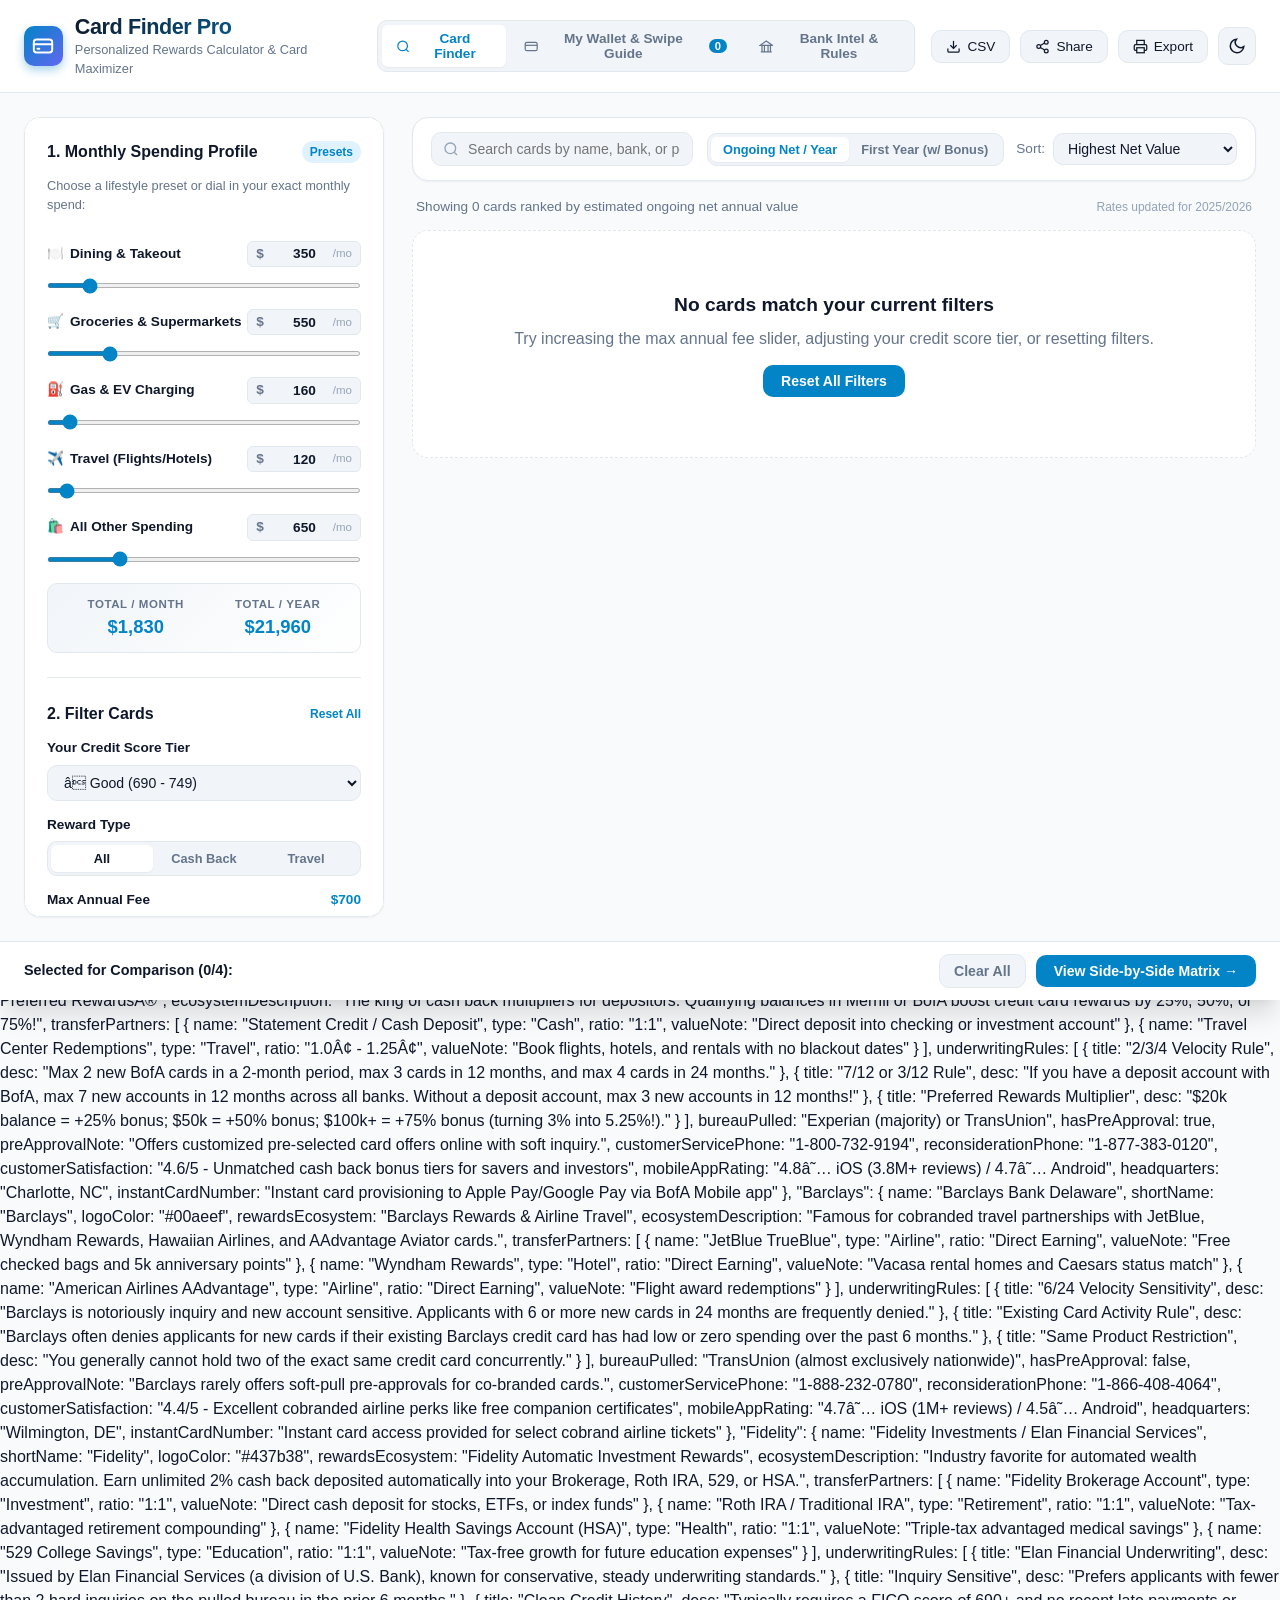
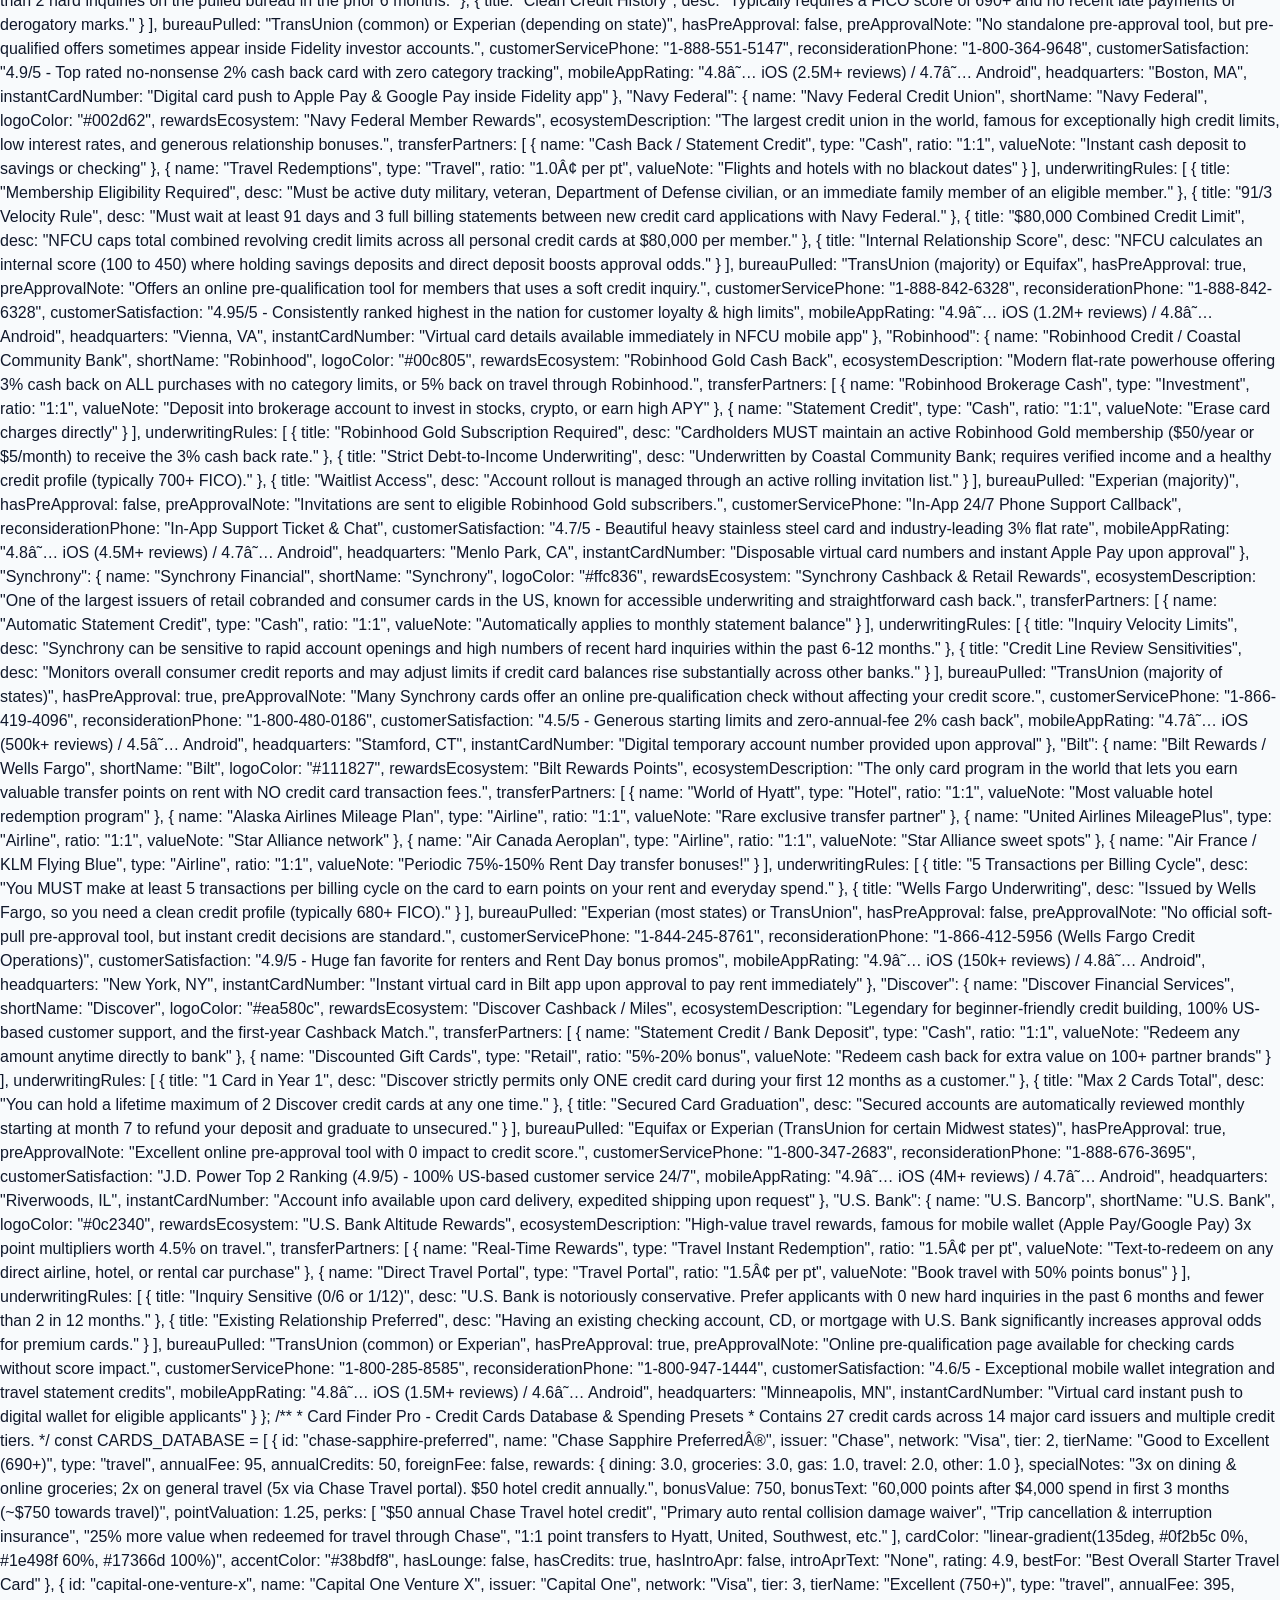
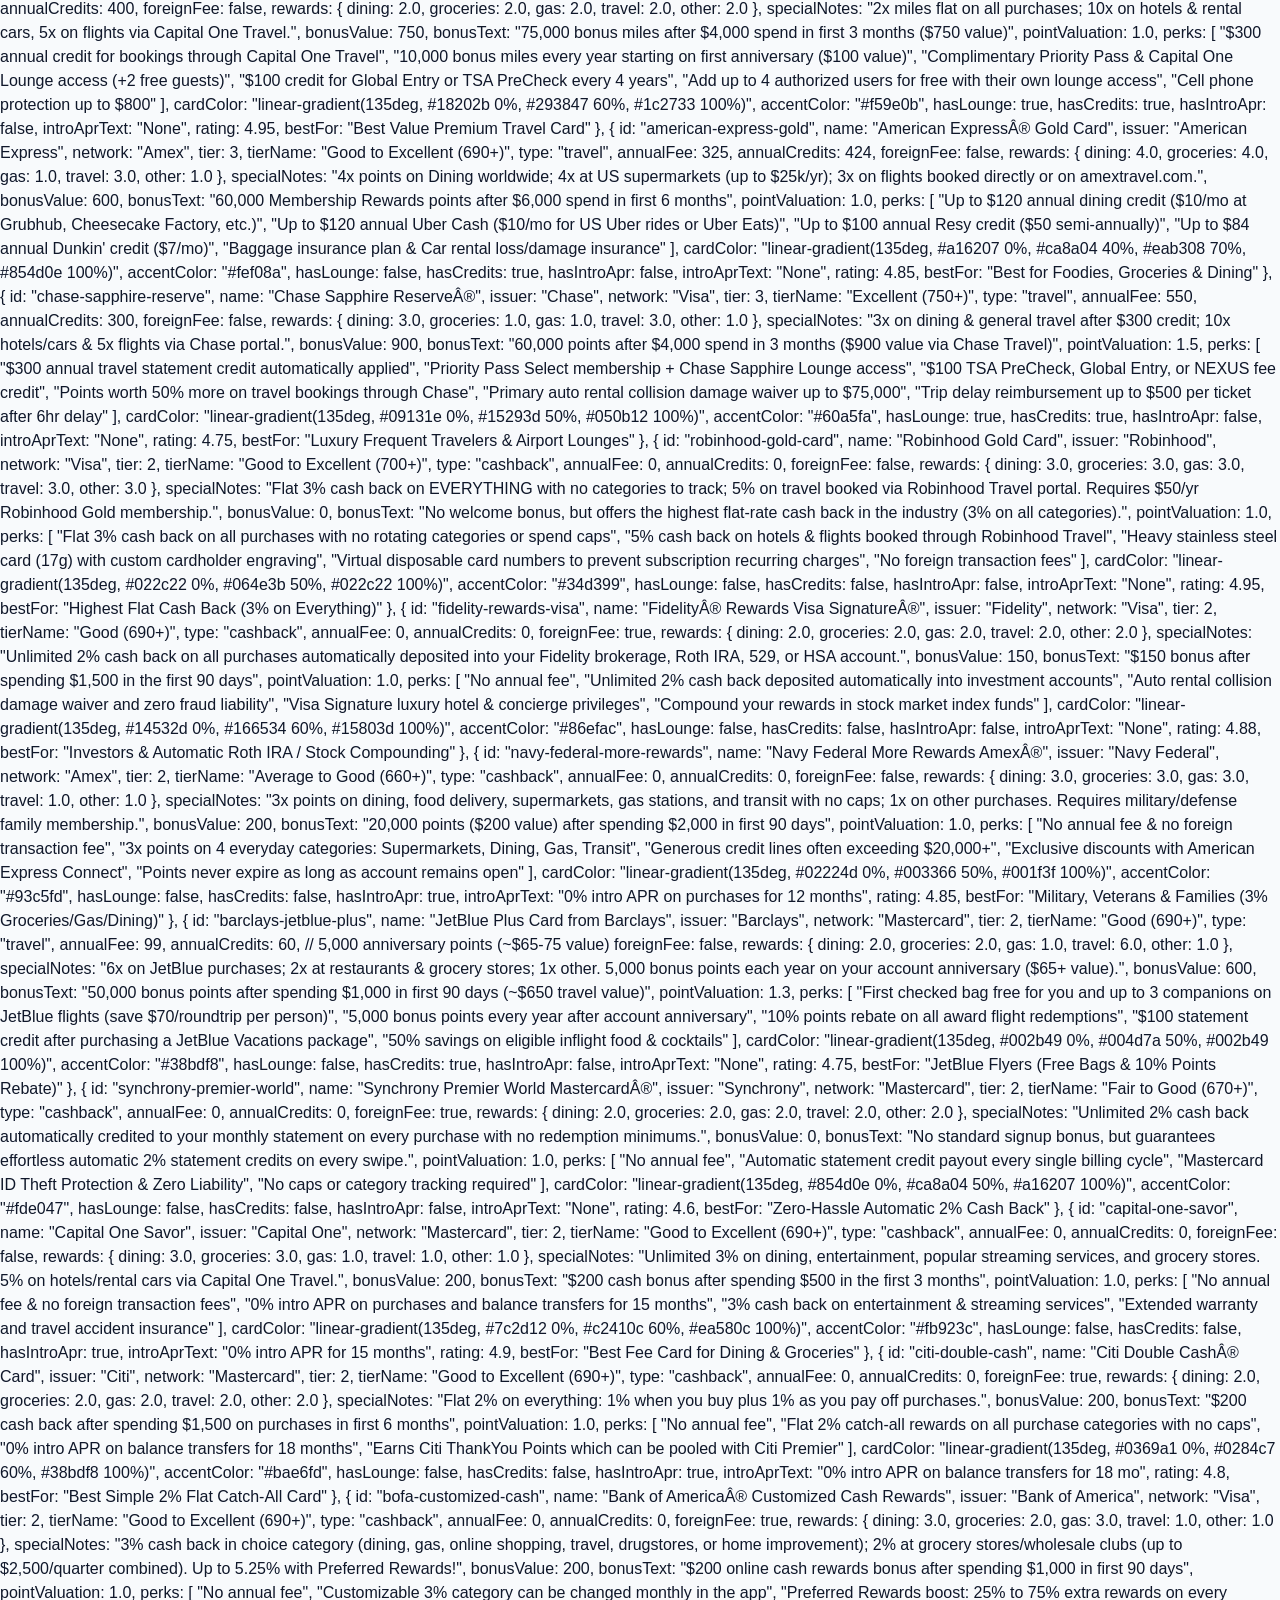
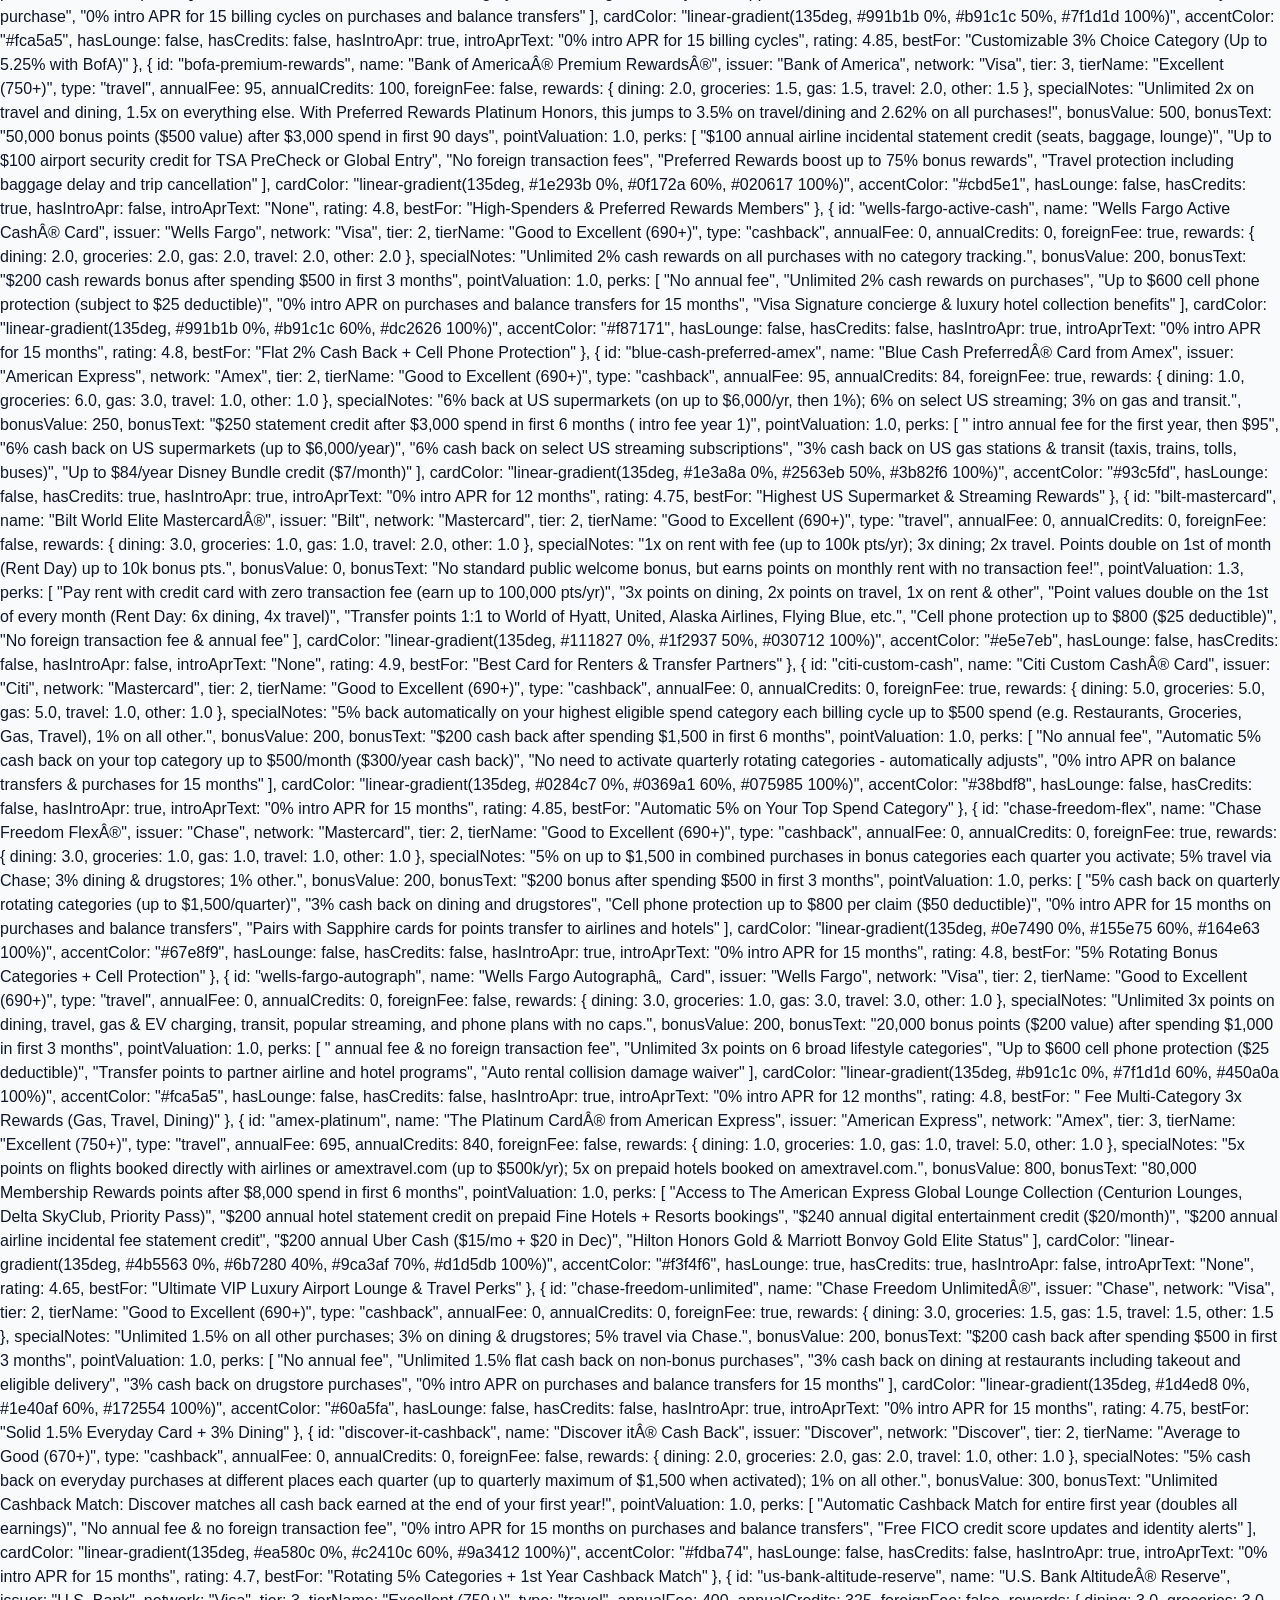
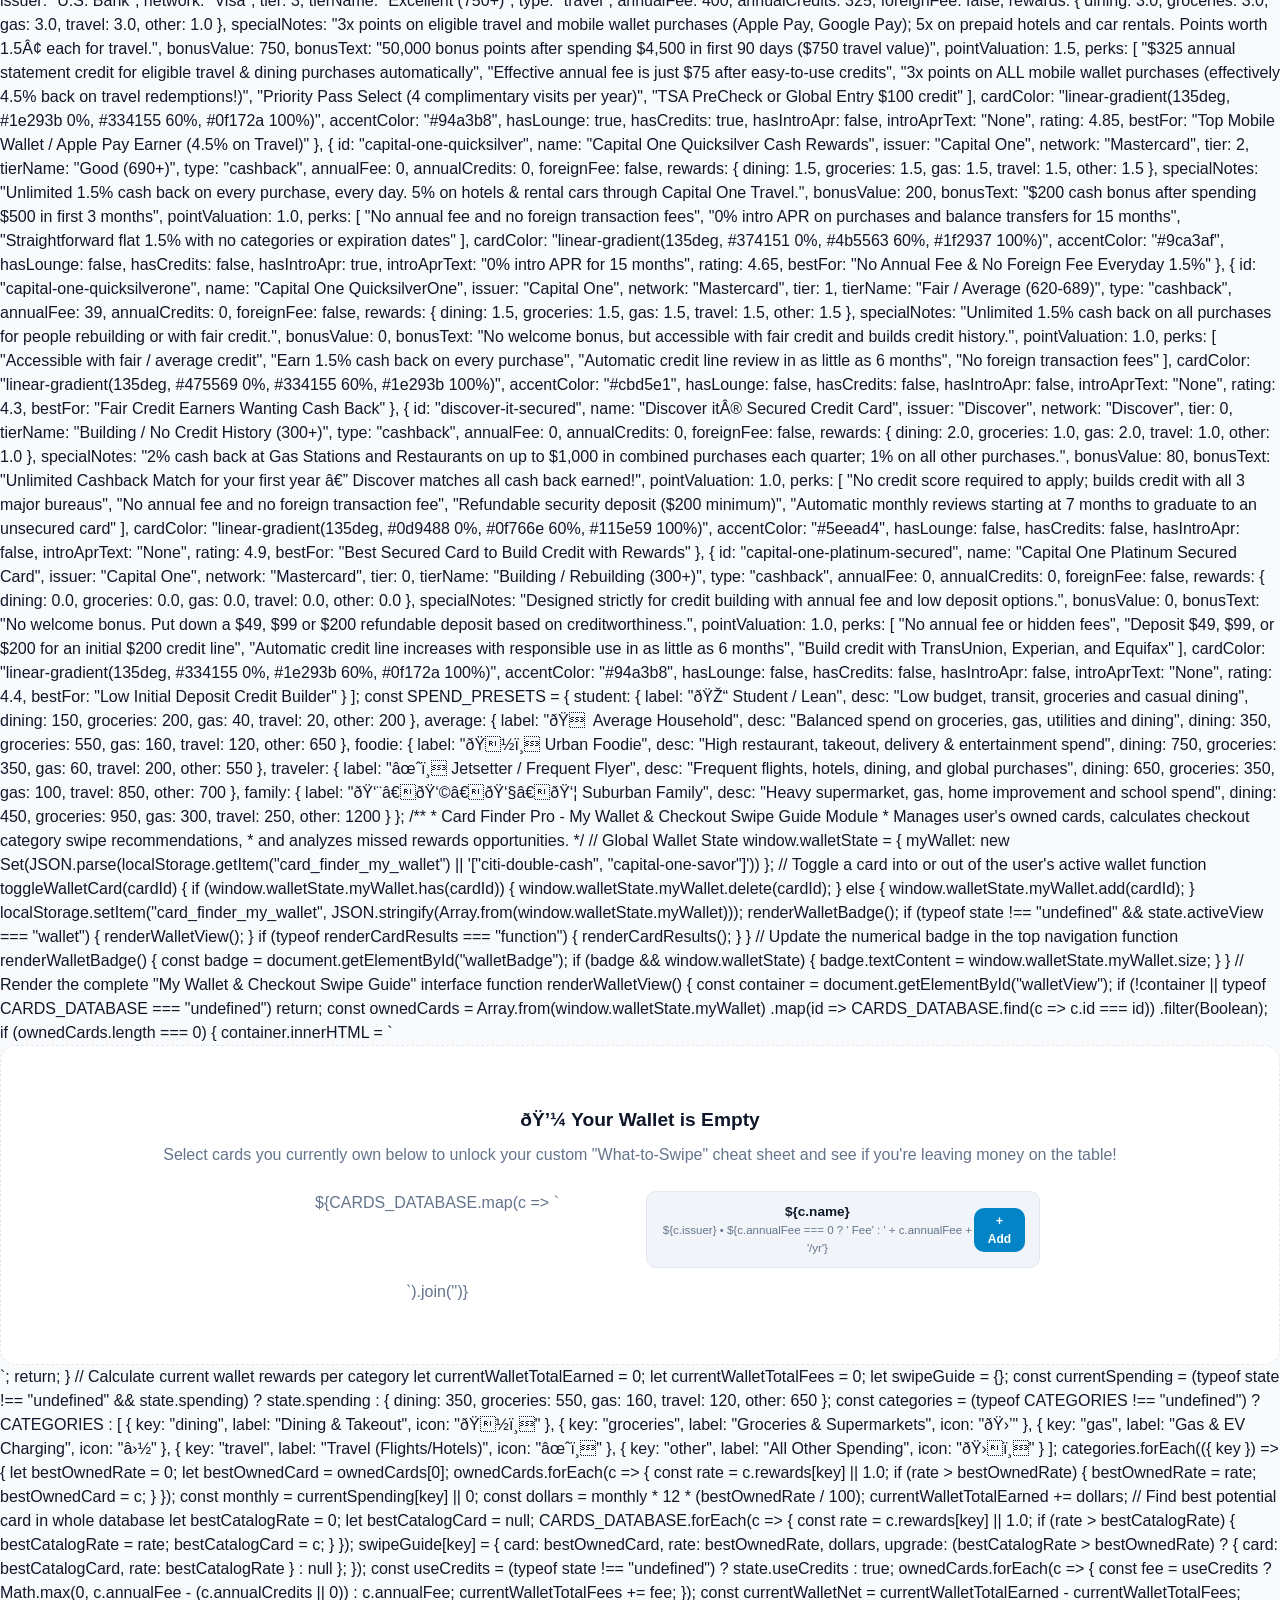
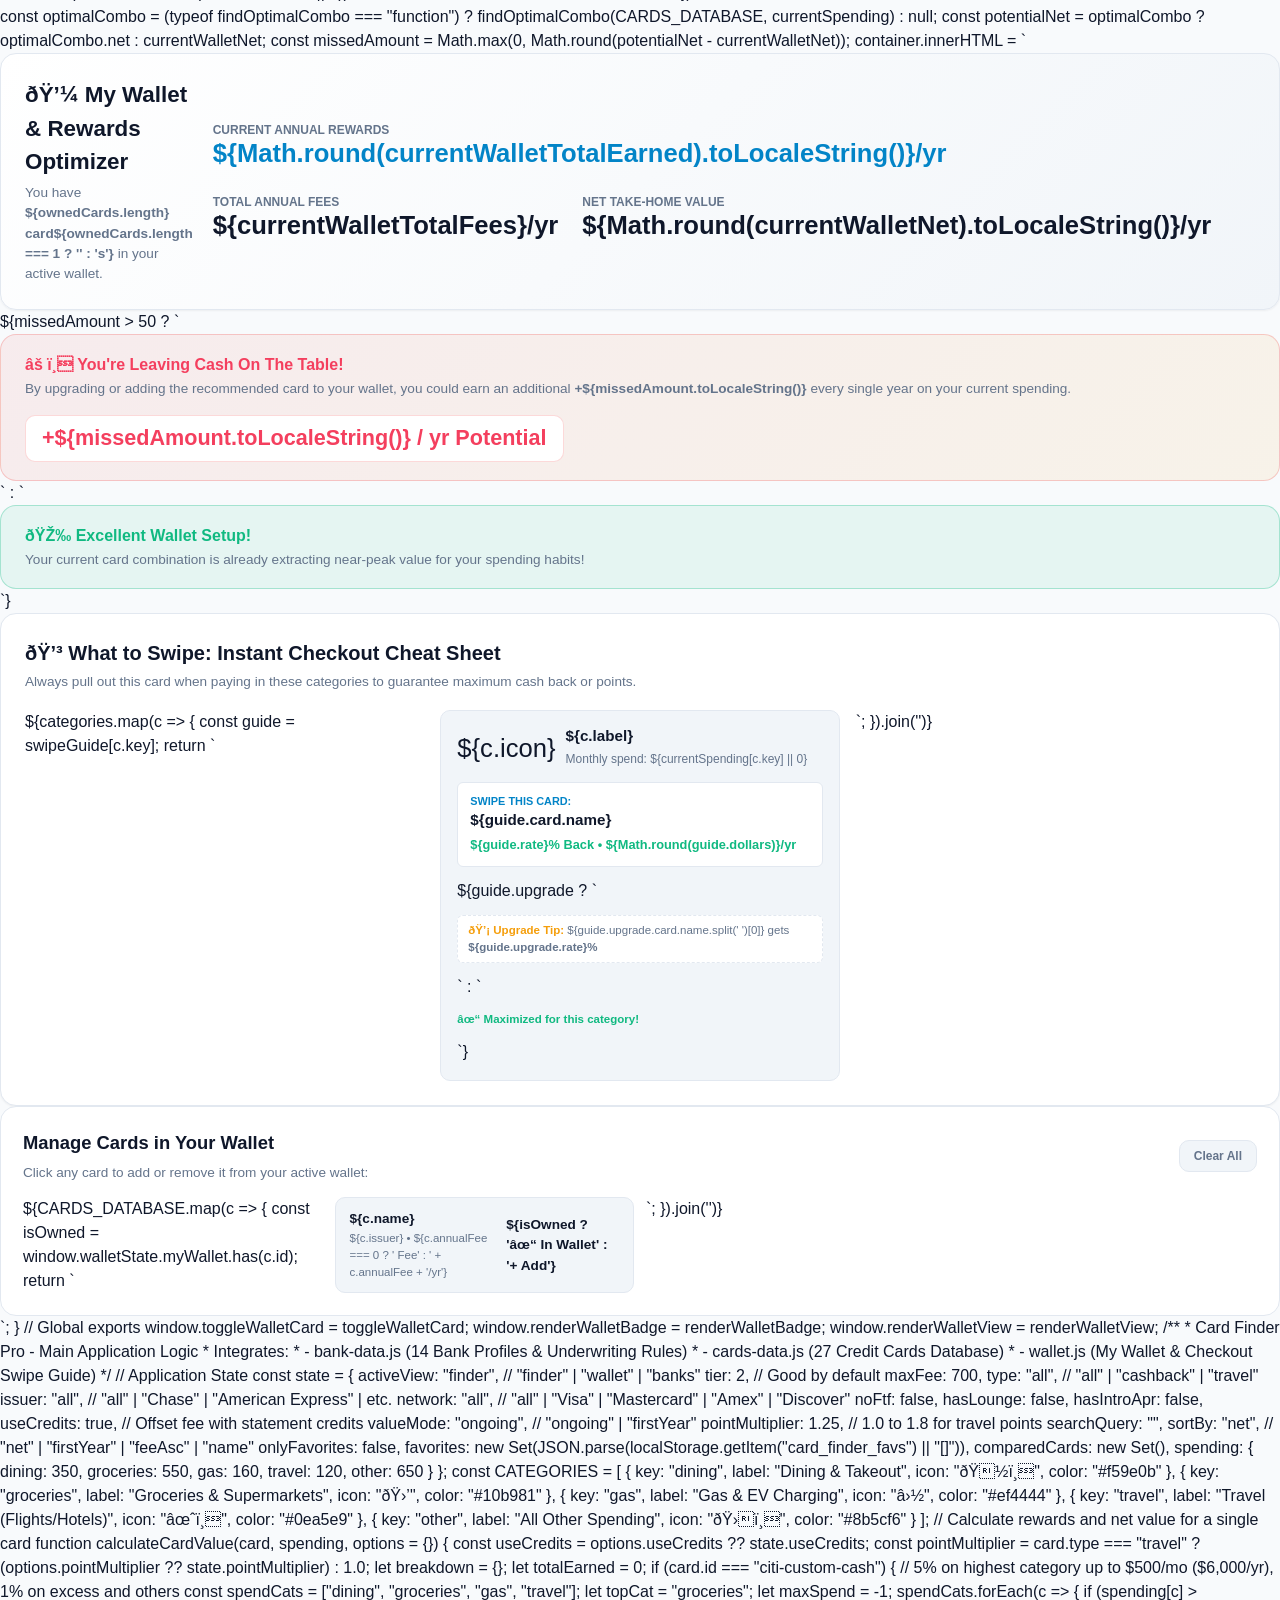
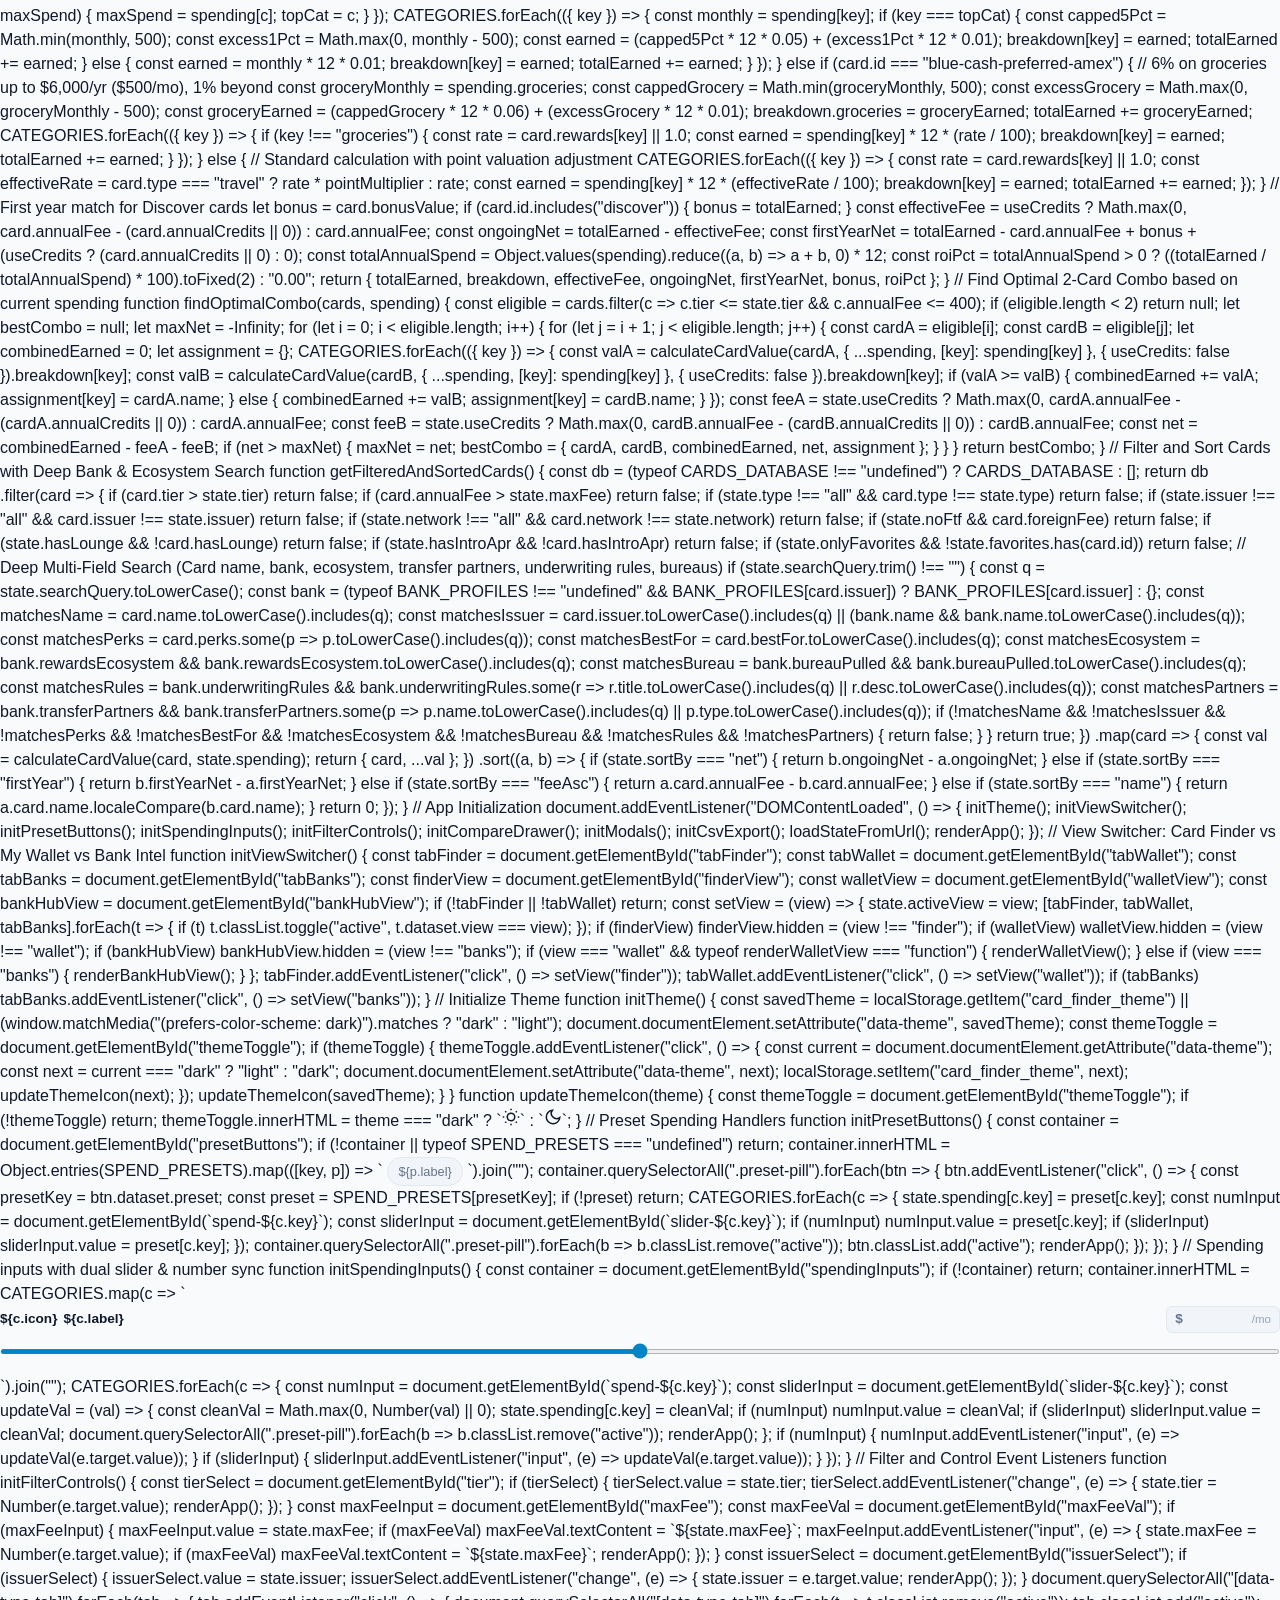
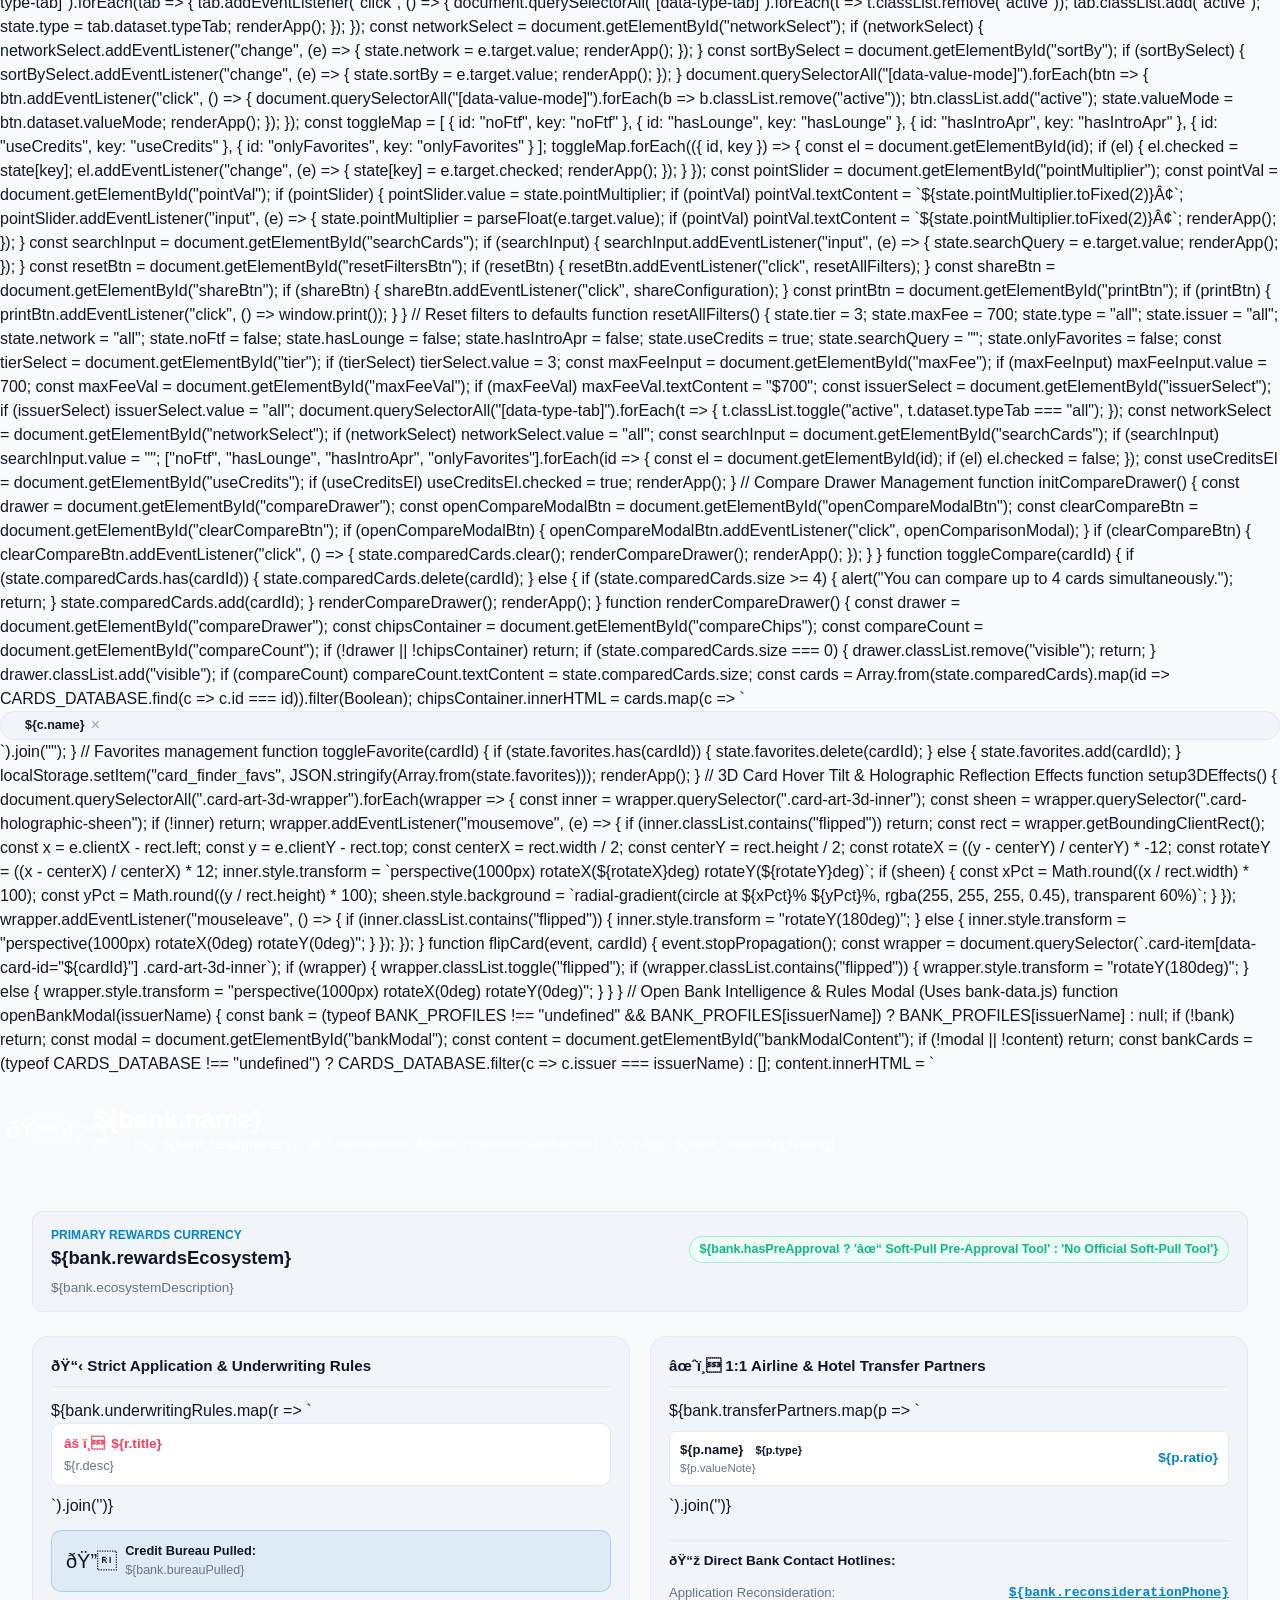
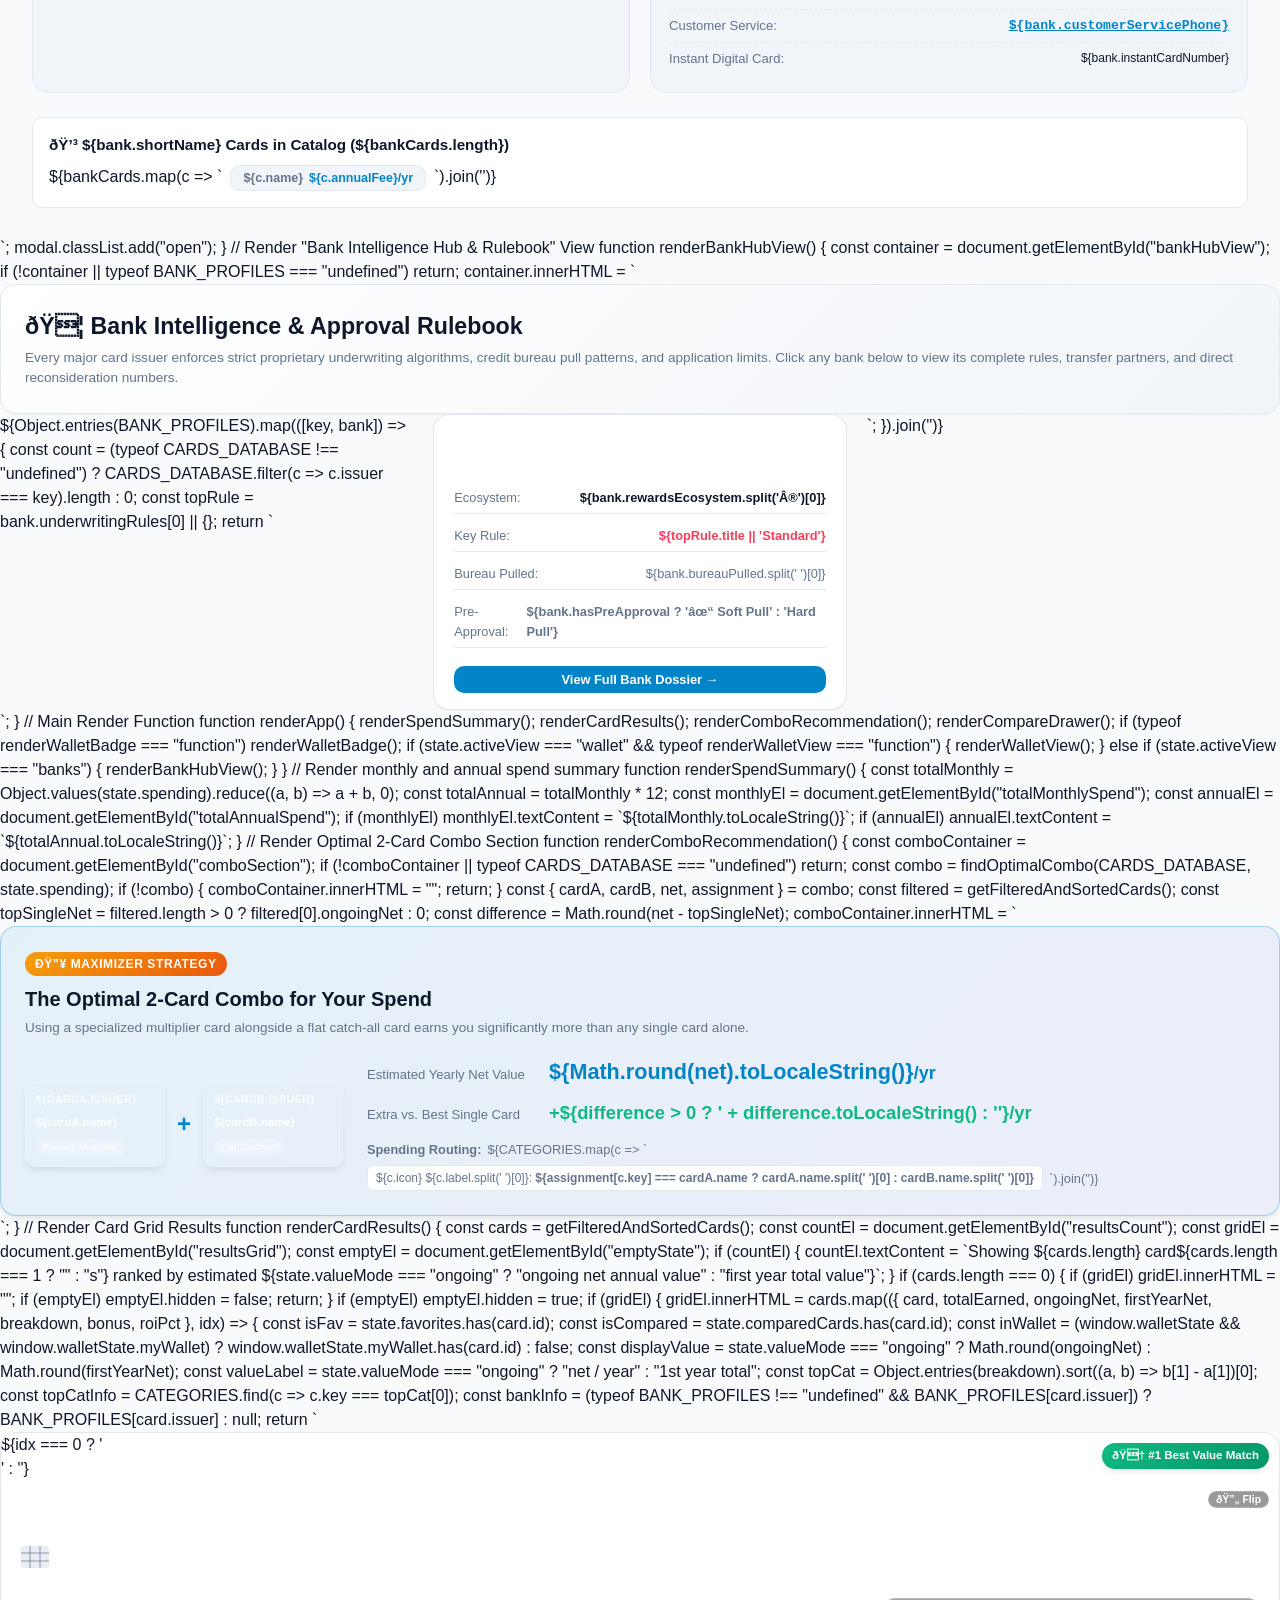
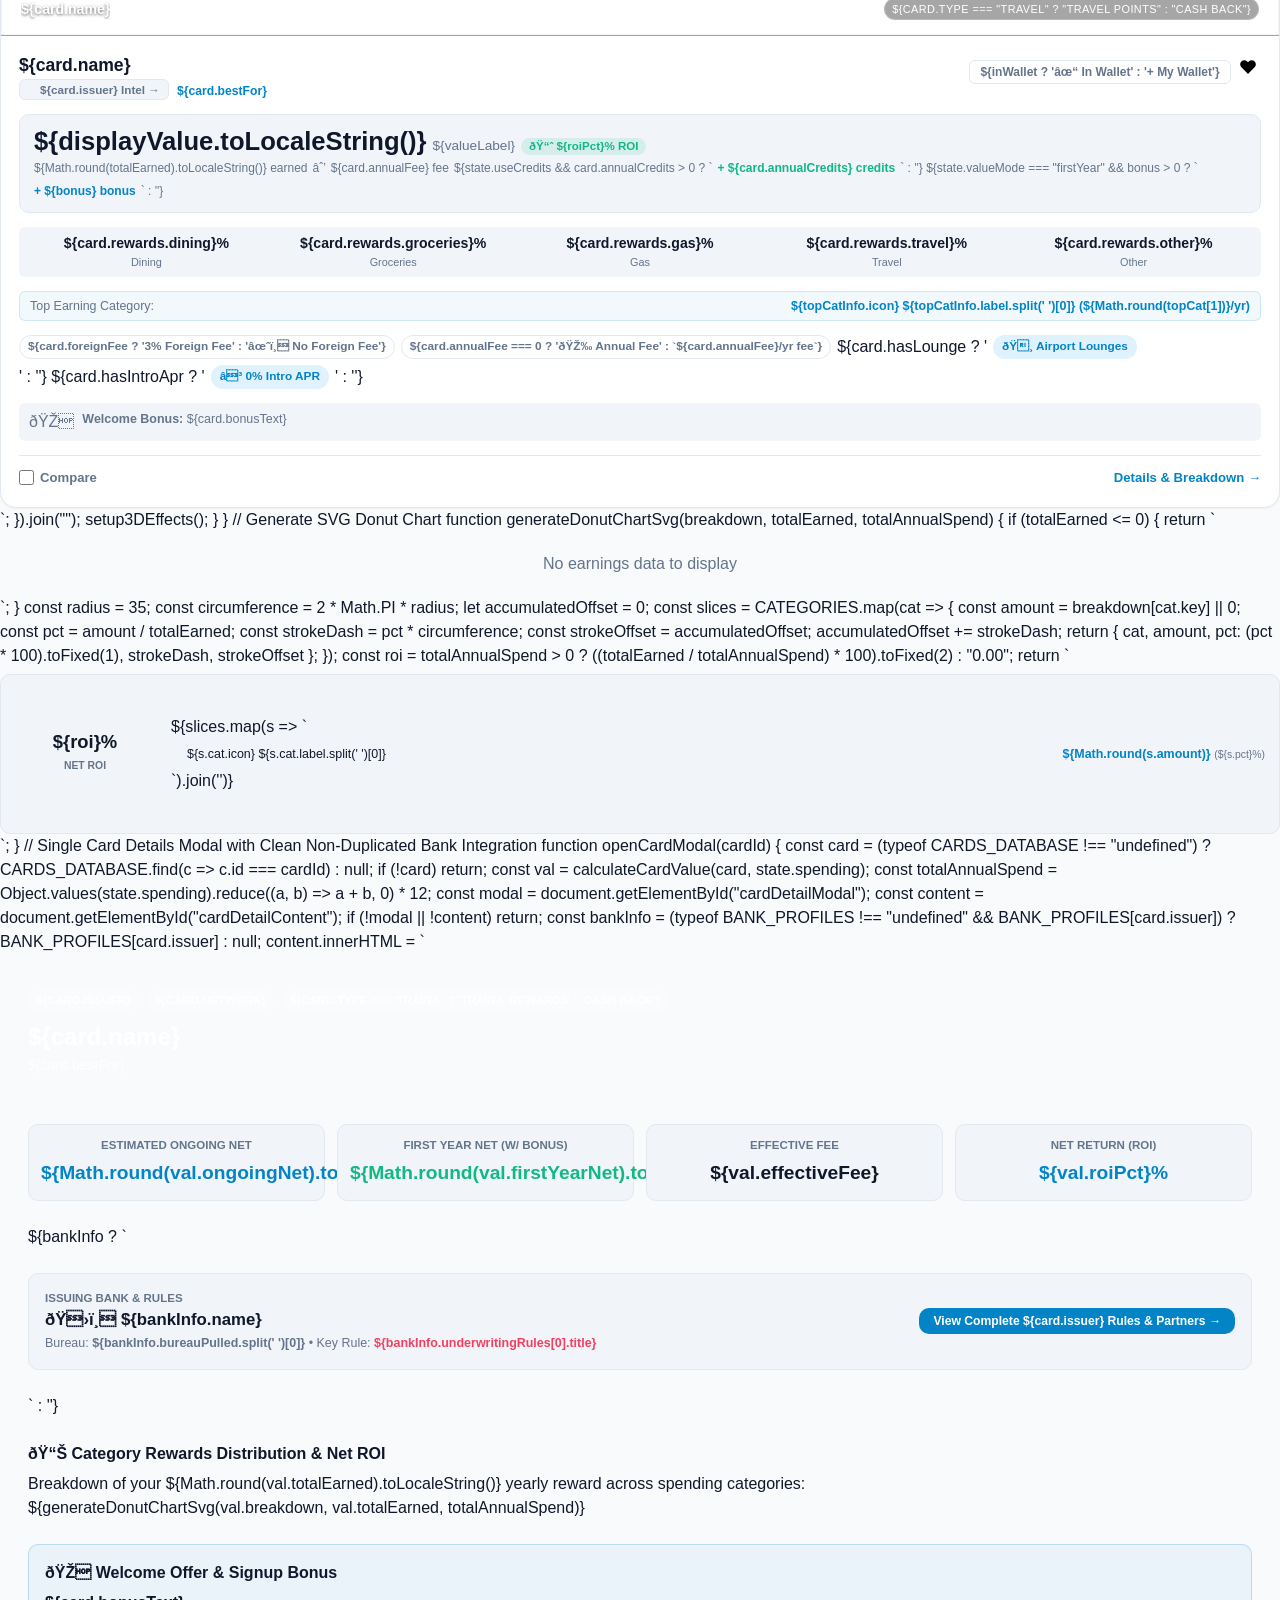
==== commit eb077466: "Upgrade and Fix 3rd" ====
--- a/bundle.html
+++ b/bundle.html
@@ -2536,13 +2536,18 @@
         <div class="filter-group">
           <label for="issuerSelect">Bank / Issuer</label>
           <select id="issuerSelect">
-            <option value="all">All Banks</option>
+            <option value="all">All Banks (14 Issuers)</option>
             <option value="Chase">Chase</option>
             <option value="American Express">American Express</option>
             <option value="Capital One">Capital One</option>
             <option value="Citi">Citi</option>
             <option value="Wells Fargo">Wells Fargo</option>
             <option value="Bank of America">Bank of America</option>
+            <option value="Barclays">Barclays</option>
+            <option value="Fidelity">Fidelity</option>
+            <option value="Navy Federal">Navy Federal</option>
+            <option value="Robinhood">Robinhood</option>
+            <option value="Synchrony">Synchrony</option>
             <option value="Bilt">Bilt</option>
             <option value="Discover">Discover</option>
             <option value="U.S. Bank">U.S. Bank</option>
@@ -2727,12 +2732,15 @@
     </div>
   </div>
 
-  <!-- Application Scripts -->
+  <!-- Application Scripts: Clean Modular Architecture -->
+  
+  
   
   <script>
 /**
- * Card Finder Pro - Comprehensive Card Database & Bank Intelligence Profiles
- * Contains in-depth bank underwriting rules, credit bureau pull patterns, transfer partner ecosystems, and customer support data.
+ * Card Finder Pro - Bank Intelligence & Application Rulebook Database
+ * Comprehensive profiles for 14 major card issuers including proprietary underwriting rules,
+ * credit bureau pull trends, transfer partner networks, and direct reconsideration hotlines.
  */
 
 const BANK_PROFILES = {
@@ -2741,10 +2749,10 @@
     shortName: "Chase",
     logoColor: "#117aca",
     rewardsEcosystem: "Chase Ultimate RewardsÂ®",
-    ecosystemDescription: "One of the most versatile point programs in the world. Points transfer 1:1 to premium partners or redeem with a 25%-50% bonus on Sapphire cards.",
+    ecosystemDescription: "One of the most versatile point programs in the world. Points transfer 1:1 to premium airline & hotel partners, or redeem with a 25%-50% bonus on Sapphire cards.",
     transferPartners: [
       { name: "World of Hyatt", type: "Hotel", ratio: "1:1", valueNote: "Best hotel transfer value (2.0Â¢+ avg)" },
-      { name: "United Airlines MileagePlus", type: "Airline", ratio: "1:1", valueNote: "Star Alliance network" },
+      { name: "United Airlines MileagePlus", type: "Airline", ratio: "1:1", valueNote: "Star Alliance global network" },
       { name: "Southwest Rapid Rewards", type: "Airline", ratio: "1:1", valueNote: "Domestic flights & 2 free checked bags" },
       { name: "Air Canada Aeroplan", type: "Airline", ratio: "1:1", valueNote: "Exceptional Star Alliance awards" },
       { name: "British Airways Avios", type: "Airline", ratio: "1:1", valueNote: "Oneworld short-haul sweet spots" },
@@ -2813,7 +2821,7 @@
       { title: "Triple Bureau Pull", desc: "Capital One uniquely pulls all THREE major credit bureaus (Experian, TransUnion, Equifax) for every application." },
       { title: "1/6 Rule", desc: "You can generally only be approved for 1 Capital One card every 6 months." },
       { title: "2 Personal Card Limit", desc: "Capital One generally limits cardholders to 2 personal cards in their core lineup (Venture, Savor, Quicksilver)." },
-      { title: "Subprime vs Prime Sensitivity", desc: "Prefers applicants who actually carry modest balances or have active revolving utilization rather than spotless 800+ credit churners." }
+      { title: "Subprime vs Prime Sensitivity", desc: "Prefers applicants who carry modest balances or have active revolving utilization rather than spotless 800+ credit churners." }
     ],
     bureauPulled: "All 3 bureaus pulled simultaneously (Experian, TransUnion, Equifax)",
     hasPreApproval: true,
@@ -2904,6 +2912,133 @@
     headquarters: "Charlotte, NC",
     instantCardNumber: "Instant card provisioning to Apple Pay/Google Pay via BofA Mobile app"
   },
+  "Barclays": {
+    name: "Barclays Bank Delaware",
+    shortName: "Barclays",
+    logoColor: "#00aeef",
+    rewardsEcosystem: "Barclays Rewards & Airline Travel",
+    ecosystemDescription: "Famous for cobranded travel partnerships with JetBlue, Wyndham Rewards, Hawaiian Airlines, and AAdvantage Aviator cards.",
+    transferPartners: [
+      { name: "JetBlue TrueBlue", type: "Airline", ratio: "Direct Earning", valueNote: "Free checked bags and 5k anniversary points" },
+      { name: "Wyndham Rewards", type: "Hotel", ratio: "Direct Earning", valueNote: "Vacasa rental homes and Caesars status match" },
+      { name: "American Airlines AAdvantage", type: "Airline", ratio: "Direct Earning", valueNote: "Flight award redemptions" }
+    ],
+    underwritingRules: [
+      { title: "6/24 Velocity Sensitivity", desc: "Barclays is notoriously inquiry and new account sensitive. Applicants with 6 or more new cards in 24 months are frequently denied." },
+      { title: "Existing Card Activity Rule", desc: "Barclays often denies applicants for new cards if their existing Barclays credit card has had low or zero spending over the past 6 months." },
+      { title: "Same Product Restriction", desc: "You generally cannot hold two of the exact same credit card concurrently." }
+    ],
+    bureauPulled: "TransUnion (almost exclusively nationwide)",
+    hasPreApproval: false,
+    preApprovalNote: "Barclays rarely offers soft-pull pre-approvals for co-branded cards.",
+    customerServicePhone: "1-888-232-0780",
+    reconsiderationPhone: "1-866-408-4064",
+    customerSatisfaction: "4.4/5 - Excellent cobranded airline perks like free companion certificates",
+    mobileAppRating: "4.7â˜… iOS (1M+ reviews) / 4.5â˜… Android",
+    headquarters: "Wilmington, DE",
+    instantCardNumber: "Instant card access provided for select cobrand airline tickets"
+  },
+  "Fidelity": {
+    name: "Fidelity Investments / Elan Financial Services",
+    shortName: "Fidelity",
+    logoColor: "#437b38",
+    rewardsEcosystem: "Fidelity Automatic Investment Rewards",
+    ecosystemDescription: "Industry favorite for automated wealth accumulation. Earn unlimited 2% cash back deposited automatically into your Brokerage, Roth IRA, 529, or HSA.",
+    transferPartners: [
+      { name: "Fidelity Brokerage Account", type: "Investment", ratio: "1:1", valueNote: "Direct cash deposit for stocks, ETFs, or index funds" },
+      { name: "Roth IRA / Traditional IRA", type: "Retirement", ratio: "1:1", valueNote: "Tax-advantaged retirement compounding" },
+      { name: "Fidelity Health Savings Account (HSA)", type: "Health", ratio: "1:1", valueNote: "Triple-tax advantaged medical savings" },
+      { name: "529 College Savings", type: "Education", ratio: "1:1", valueNote: "Tax-free growth for future education expenses" }
+    ],
+    underwritingRules: [
+      { title: "Elan Financial Underwriting", desc: "Issued by Elan Financial Services (a division of U.S. Bank), known for conservative, steady underwriting standards." },
+      { title: "Inquiry Sensitive", desc: "Prefers applicants with fewer than 2 hard inquiries on the pulled bureau in the prior 6 months." },
+      { title: "Clean Credit History", desc: "Typically requires a FICO score of 690+ and no recent late payments or derogatory marks." }
+    ],
+    bureauPulled: "TransUnion (common) or Experian (depending on state)",
+    hasPreApproval: false,
+    preApprovalNote: "No standalone pre-approval tool, but pre-qualified offers sometimes appear inside Fidelity investor accounts.",
+    customerServicePhone: "1-888-551-5147",
+    reconsiderationPhone: "1-800-364-9648",
+    customerSatisfaction: "4.9/5 - Top rated no-nonsense 2% cash back card with zero category tracking",
+    mobileAppRating: "4.8â˜… iOS (2.5M+ reviews) / 4.7â˜… Android",
+    headquarters: "Boston, MA",
+    instantCardNumber: "Digital card push to Apple Pay & Google Pay inside Fidelity app"
+  },
+  "Navy Federal": {
+    name: "Navy Federal Credit Union",
+    shortName: "Navy Federal",
+    logoColor: "#002d62",
+    rewardsEcosystem: "Navy Federal Member Rewards",
+    ecosystemDescription: "The largest credit union in the world, famous for exceptionally high credit limits, low interest rates, and generous relationship bonuses.",
+    transferPartners: [
+      { name: "Cash Back / Statement Credit", type: "Cash", ratio: "1:1", valueNote: "Instant cash deposit to savings or checking" },
+      { name: "Travel Redemptions", type: "Travel", ratio: "1.0Â¢ per pt", valueNote: "Flights and hotels with no blackout dates" }
+    ],
+    underwritingRules: [
+      { title: "Membership Eligibility Required", desc: "Must be active duty military, veteran, Department of Defense civilian, or an immediate family member of an eligible member." },
+      { title: "91/3 Velocity Rule", desc: "Must wait at least 91 days and 3 full billing statements between new credit card applications with Navy Federal." },
+      { title: "$80,000 Combined Credit Limit", desc: "NFCU caps total combined revolving credit limits across all personal credit cards at $80,000 per member." },
+      { title: "Internal Relationship Score", desc: "NFCU calculates an internal score (100 to 450) where holding savings deposits and direct deposit boosts approval odds." }
+    ],
+    bureauPulled: "TransUnion (majority) or Equifax",
+    hasPreApproval: true,
+    preApprovalNote: "Offers an online pre-qualification tool for members that uses a soft credit inquiry.",
+    customerServicePhone: "1-888-842-6328",
+    reconsiderationPhone: "1-888-842-6328",
+    customerSatisfaction: "4.95/5 - Consistently ranked highest in the nation for customer loyalty & high limits",
+    mobileAppRating: "4.9â˜… iOS (1.2M+ reviews) / 4.8â˜… Android",
+    headquarters: "Vienna, VA",
+    instantCardNumber: "Virtual card details available immediately in NFCU mobile app"
+  },
+  "Robinhood": {
+    name: "Robinhood Credit / Coastal Community Bank",
+    shortName: "Robinhood",
+    logoColor: "#00c805",
+    rewardsEcosystem: "Robinhood Gold Cash Back",
+    ecosystemDescription: "Modern flat-rate powerhouse offering 3% cash back on ALL purchases with no category limits, or 5% back on travel through Robinhood.",
+    transferPartners: [
+      { name: "Robinhood Brokerage Cash", type: "Investment", ratio: "1:1", valueNote: "Deposit into brokerage account to invest in stocks, crypto, or earn high APY" },
+      { name: "Statement Credit", type: "Cash", ratio: "1:1", valueNote: "Erase card charges directly" }
+    ],
+    underwritingRules: [
+      { title: "Robinhood Gold Subscription Required", desc: "Cardholders MUST maintain an active Robinhood Gold membership ($50/year or $5/month) to receive the 3% cash back rate." },
+      { title: "Strict Debt-to-Income Underwriting", desc: "Underwritten by Coastal Community Bank; requires verified income and a healthy credit profile (typically 700+ FICO)." },
+      { title: "Waitlist Access", desc: "Account rollout is managed through an active rolling invitation list." }
+    ],
+    bureauPulled: "Experian (majority)",
+    hasPreApproval: false,
+    preApprovalNote: "Invitations are sent to eligible Robinhood Gold subscribers.",
+    customerServicePhone: "In-App 24/7 Phone Support Callback",
+    reconsiderationPhone: "In-App Support Ticket & Chat",
+    customerSatisfaction: "4.7/5 - Beautiful heavy stainless steel card and industry-leading 3% flat rate",
+    mobileAppRating: "4.8â˜… iOS (4.5M+ reviews) / 4.7â˜… Android",
+    headquarters: "Menlo Park, CA",
+    instantCardNumber: "Disposable virtual card numbers and instant Apple Pay upon approval"
+  },
+  "Synchrony": {
+    name: "Synchrony Financial",
+    shortName: "Synchrony",
+    logoColor: "#ffc836",
+    rewardsEcosystem: "Synchrony Cashback & Retail Rewards",
+    ecosystemDescription: "One of the largest issuers of retail cobranded and consumer cards in the US, known for accessible underwriting and straightforward cash back.",
+    transferPartners: [
+      { name: "Automatic Statement Credit", type: "Cash", ratio: "1:1", valueNote: "Automatically applies to monthly statement balance" }
+    ],
+    underwritingRules: [
+      { title: "Inquiry Velocity Limits", desc: "Synchrony can be sensitive to rapid account openings and high numbers of recent hard inquiries within the past 6-12 months." },
+      { title: "Credit Line Review Sensitivities", desc: "Monitors overall consumer credit reports and may adjust limits if credit card balances rise substantially across other banks." }
+    ],
+    bureauPulled: "TransUnion (majority of states)",
+    hasPreApproval: true,
+    preApprovalNote: "Many Synchrony cards offer an online pre-qualification check without affecting your credit score.",
+    customerServicePhone: "1-866-419-4096",
+    reconsiderationPhone: "1-800-480-0186",
+    customerSatisfaction: "4.5/5 - Generous starting limits and zero-annual-fee 2% cash back",
+    mobileAppRating: "4.7â˜… iOS (500k+ reviews) / 4.5â˜… Android",
+    headquarters: "Stamford, CT",
+    instantCardNumber: "Digital temporary account number provided upon approval"
+  },
   "Bilt": {
     name: "Bilt Rewards / Wells Fargo",
     shortName: "Bilt",
@@ -2981,6 +3116,11 @@
     instantCardNumber: "Virtual card instant push to digital wallet for eligible applicants"
   }
 };
+
+/**
+ * Card Finder Pro - Credit Cards Database & Spending Presets
+ * Contains 27 credit cards across 14 major card issuers and multiple credit tiers.
+ */
 
 const CARDS_DATABASE = [
   {
@@ -3114,6 +3254,165 @@
     bestFor: "Luxury Frequent Travelers & Airport Lounges"
   },
   {
+    id: "robinhood-gold-card",
+    name: "Robinhood Gold Card",
+    issuer: "Robinhood",
+    network: "Visa",
+    tier: 2,
+    tierName: "Good to Excellent (700+)",
+    type: "cashback",
+    annualFee: 0,
+    annualCredits: 0,
+    foreignFee: false,
+    rewards: { dining: 3.0, groceries: 3.0, gas: 3.0, travel: 3.0, other: 3.0 },
+    specialNotes: "Flat 3% cash back on EVERYTHING with no categories to track; 5% on travel booked via Robinhood Travel portal. Requires $50/yr Robinhood Gold membership.",
+    bonusValue: 0,
+    bonusText: "No welcome bonus, but offers the highest flat-rate cash back in the industry (3% on all categories).",
+    pointValuation: 1.0,
+    perks: [
+      "Flat 3% cash back on all purchases with no rotating categories or spend caps",
+      "5% cash back on hotels & flights booked through Robinhood Travel",
+      "Heavy stainless steel card (17g) with custom cardholder engraving",
+      "Virtual disposable card numbers to prevent subscription recurring charges",
+      "No foreign transaction fees"
+    ],
+    cardColor: "linear-gradient(135deg, #022c22 0%, #064e3b 50%, #022c22 100%)",
+    accentColor: "#34d399",
+    hasLounge: false,
+    hasCredits: false,
+    hasIntroApr: false,
+    introAprText: "None",
+    rating: 4.95,
+    bestFor: "Highest Flat Cash Back (3% on Everything)"
+  },
+  {
+    id: "fidelity-rewards-visa",
+    name: "FidelityÂ® Rewards Visa SignatureÂ®",
+    issuer: "Fidelity",
+    network: "Visa",
+    tier: 2,
+    tierName: "Good (690+)",
+    type: "cashback",
+    annualFee: 0,
+    annualCredits: 0,
+    foreignFee: true,
+    rewards: { dining: 2.0, groceries: 2.0, gas: 2.0, travel: 2.0, other: 2.0 },
+    specialNotes: "Unlimited 2% cash back on all purchases automatically deposited into your Fidelity brokerage, Roth IRA, 529, or HSA account.",
+    bonusValue: 150,
+    bonusText: "$150 bonus after spending $1,500 in the first 90 days",
+    pointValuation: 1.0,
+    perks: [
+      "No annual fee",
+      "Unlimited 2% cash back deposited automatically into investment accounts",
+      "Auto rental collision damage waiver and zero fraud liability",
+      "Visa Signature luxury hotel & concierge privileges",
+      "Compound your rewards in stock market index funds"
+    ],
+    cardColor: "linear-gradient(135deg, #14532d 0%, #166534 60%, #15803d 100%)",
+    accentColor: "#86efac",
+    hasLounge: false,
+    hasCredits: false,
+    hasIntroApr: false,
+    introAprText: "None",
+    rating: 4.88,
+    bestFor: "Investors & Automatic Roth IRA / Stock Compounding"
+  },
+  {
+    id: "navy-federal-more-rewards",
+    name: "Navy Federal More Rewards AmexÂ®",
+    issuer: "Navy Federal",
+    network: "Amex",
+    tier: 2,
+    tierName: "Average to Good (660+)",
+    type: "cashback",
+    annualFee: 0,
+    annualCredits: 0,
+    foreignFee: false,
+    rewards: { dining: 3.0, groceries: 3.0, gas: 3.0, travel: 1.0, other: 1.0 },
+    specialNotes: "3x points on dining, food delivery, supermarkets, gas stations, and transit with no caps; 1x on other purchases. Requires military/defense family membership.",
+    bonusValue: 200,
+    bonusText: "20,000 points ($200 value) after spending $2,000 in first 90 days",
+    pointValuation: 1.0,
+    perks: [
+      "No annual fee & no foreign transaction fee",
+      "3x points on 4 everyday categories: Supermarkets, Dining, Gas, Transit",
+      "Generous credit lines often exceeding $20,000+",
+      "Exclusive discounts with American Express Connect",
+      "Points never expire as long as account remains open"
+    ],
+    cardColor: "linear-gradient(135deg, #02224d 0%, #003366 50%, #001f3f 100%)",
+    accentColor: "#93c5fd",
+    hasLounge: false,
+    hasCredits: false,
+    hasIntroApr: true,
+    introAprText: "0% intro APR on purchases for 12 months",
+    rating: 4.85,
+    bestFor: "Military, Veterans & Families (3% Groceries/Gas/Dining)"
+  },
+  {
+    id: "barclays-jetblue-plus",
+    name: "JetBlue Plus Card from Barclays",
+    issuer: "Barclays",
+    network: "Mastercard",
+    tier: 2,
+    tierName: "Good (690+)",
+    type: "travel",
+    annualFee: 99,
+    annualCredits: 60, // 5,000 anniversary points (~$65-75 value)
+    foreignFee: false,
+    rewards: { dining: 2.0, groceries: 2.0, gas: 1.0, travel: 6.0, other: 1.0 },
+    specialNotes: "6x on JetBlue purchases; 2x at restaurants & grocery stores; 1x other. 5,000 bonus points each year on your account anniversary ($65+ value).",
+    bonusValue: 600,
+    bonusText: "50,000 bonus points after spending $1,000 in first 90 days (~$650 travel value)",
+    pointValuation: 1.3,
+    perks: [
+      "First checked bag free for you and up to 3 companions on JetBlue flights (save $70/roundtrip per person)",
+      "5,000 bonus points every year after account anniversary",
+      "10% points rebate on all award flight redemptions",
+      "$100 statement credit after purchasing a JetBlue Vacations package",
+      "50% savings on eligible inflight food & cocktails"
+    ],
+    cardColor: "linear-gradient(135deg, #002b49 0%, #004d7a 50%, #002b49 100%)",
+    accentColor: "#38bdf8",
+    hasLounge: false,
+    hasCredits: true,
+    hasIntroApr: false,
+    introAprText: "None",
+    rating: 4.75,
+    bestFor: "JetBlue Flyers (Free Bags & 10% Points Rebate)"
+  },
+  {
+    id: "synchrony-premier-world",
+    name: "Synchrony Premier World MastercardÂ®",
+    issuer: "Synchrony",
+    network: "Mastercard",
+    tier: 2,
+    tierName: "Fair to Good (670+)",
+    type: "cashback",
+    annualFee: 0,
+    annualCredits: 0,
+    foreignFee: true,
+    rewards: { dining: 2.0, groceries: 2.0, gas: 2.0, travel: 2.0, other: 2.0 },
+    specialNotes: "Unlimited 2% cash back automatically credited to your monthly statement on every purchase with no redemption minimums.",
+    bonusValue: 0,
+    bonusText: "No standard signup bonus, but guarantees effortless automatic 2% statement credits on every swipe.",
+    pointValuation: 1.0,
+    perks: [
+      "No annual fee",
+      "Automatic statement credit payout every single billing cycle",
+      "Mastercard ID Theft Protection & Zero Liability",
+      "No caps or category tracking required"
+    ],
+    cardColor: "linear-gradient(135deg, #854d0e 0%, #ca8a04 50%, #a16207 100%)",
+    accentColor: "#fde047",
+    hasLounge: false,
+    hasCredits: false,
+    hasIntroApr: false,
+    introAprText: "None",
+    rating: 4.6,
+    bestFor: "Zero-Hassle Automatic 2% Cash Back"
+  },
+  {
     id: "capital-one-savor",
     name: "Capital One Savor",
     issuer: "Capital One",
@@ -3215,7 +3514,7 @@
     tierName: "Excellent (750+)",
     type: "travel",
     annualFee: 95,
-    annualCredits: 100, // $100 airline incidental credit
+    annualCredits: 100,
     foreignFee: false,
     rewards: { dining: 2.0, groceries: 1.5, gas: 1.5, travel: 2.0, other: 1.5 },
     specialNotes: "Unlimited 2x on travel and dining, 1.5x on everything else. With Preferred Rewards Platinum Honors, this jumps to 3.5% on travel/dining and 2.62% on all purchases!",
@@ -3732,13 +4031,269 @@
 };
 
 /**
+ * Card Finder Pro - My Wallet & Checkout Swipe Guide Module
+ * Manages user's owned cards, calculates checkout category swipe recommendations,
+ * and analyzes missed rewards opportunities.
+ */
+
+// Global Wallet State
+window.walletState = {
+  myWallet: new Set(JSON.parse(localStorage.getItem("card_finder_my_wallet") || '["citi-double-cash", "capital-one-savor"]'))
+};
+
+// Toggle a card into or out of the user's active wallet
+function toggleWalletCard(cardId) {
+  if (window.walletState.myWallet.has(cardId)) {
+    window.walletState.myWallet.delete(cardId);
+  } else {
+    window.walletState.myWallet.add(cardId);
+  }
+  localStorage.setItem("card_finder_my_wallet", JSON.stringify(Array.from(window.walletState.myWallet)));
+  renderWalletBadge();
+  
+  if (typeof state !== "undefined" && state.activeView === "wallet") {
+    renderWalletView();
+  }
+  if (typeof renderCardResults === "function") {
+    renderCardResults();
+  }
+}
+
+// Update the numerical badge in the top navigation
+function renderWalletBadge() {
+  const badge = document.getElementById("walletBadge");
+  if (badge && window.walletState) {
+    badge.textContent = window.walletState.myWallet.size;
+  }
+}
+
+// Render the complete "My Wallet & Checkout Swipe Guide" interface
+function renderWalletView() {
+  const container = document.getElementById("walletView");
+  if (!container || typeof CARDS_DATABASE === "undefined") return;
+
+  const ownedCards = Array.from(window.walletState.myWallet)
+    .map(id => CARDS_DATABASE.find(c => c.id === id))
+    .filter(Boolean);
+
+  if (ownedCards.length === 0) {
+    container.innerHTML = `
+      <div class="empty-state">
+        <h3>ðŸ’¼ Your Wallet is Empty</h3>
+        <p>Select cards you currently own below to unlock your custom "What-to-Swipe" cheat sheet and see if you're leaving money on the table!</p>
+        <div class="wallet-picker-grid" style="max-width:800px; margin:24px auto 0;">
+          ${CARDS_DATABASE.map(c => `
+            <div class="wallet-pick-item" onclick="toggleWalletCard('${c.id}')">
+              <div class="pick-item-info">
+                <span class="pick-item-name">${c.name}</span>
+                <span class="pick-item-sub">${c.issuer} &bull; ${c.annualFee === 0 ? '<script src="app.js"></script> Fee' : '
+</body>
+</html>
+ + c.annualFee + '/yr'}</span>
+              </div>
+              <span class="btn-primary" style="padding:4px 10px; font-size:0.75rem;">+ Add</span>
+            </div>
+          `).join('')}
+        </div>
+      </div>
+    `;
+    return;
+  }
+
+  // Calculate current wallet rewards per category
+  let currentWalletTotalEarned = 0;
+  let currentWalletTotalFees = 0;
+  let swipeGuide = {};
+
+  const currentSpending = (typeof state !== "undefined" && state.spending) ? state.spending : {
+    dining: 350, groceries: 550, gas: 160, travel: 120, other: 650
+  };
+
+  const categories = (typeof CATEGORIES !== "undefined") ? CATEGORIES : [
+    { key: "dining", label: "Dining & Takeout", icon: "ðŸ½ï¸" },
+    { key: "groceries", label: "Groceries & Supermarkets", icon: "ðŸ›’" },
+    { key: "gas", label: "Gas & EV Charging", icon: "â›½" },
+    { key: "travel", label: "Travel (Flights/Hotels)", icon: "âœˆï¸" },
+    { key: "other", label: "All Other Spending", icon: "ðŸ›ï¸" }
+  ];
+
+  categories.forEach(({ key }) => {
+    let bestOwnedRate = 0;
+    let bestOwnedCard = ownedCards[0];
+
+    ownedCards.forEach(c => {
+      const rate = c.rewards[key] || 1.0;
+      if (rate > bestOwnedRate) {
+        bestOwnedRate = rate;
+        bestOwnedCard = c;
+      }
+    });
+
+    const monthly = currentSpending[key] || 0;
+    const dollars = monthly * 12 * (bestOwnedRate / 100);
+    currentWalletTotalEarned += dollars;
+
+    // Find best potential card in whole database
+    let bestCatalogRate = 0;
+    let bestCatalogCard = null;
+    CARDS_DATABASE.forEach(c => {
+      const rate = c.rewards[key] || 1.0;
+      if (rate > bestCatalogRate) {
+        bestCatalogRate = rate;
+        bestCatalogCard = c;
+      }
+    });
+
+    swipeGuide[key] = {
+      card: bestOwnedCard,
+      rate: bestOwnedRate,
+      dollars,
+      upgrade: (bestCatalogRate > bestOwnedRate) ? { card: bestCatalogCard, rate: bestCatalogRate } : null
+    };
+  });
+
+  const useCredits = (typeof state !== "undefined") ? state.useCredits : true;
+  ownedCards.forEach(c => {
+    const fee = useCredits ? Math.max(0, c.annualFee - (c.annualCredits || 0)) : c.annualFee;
+    currentWalletTotalFees += fee;
+  });
+
+  const currentWalletNet = currentWalletTotalEarned - currentWalletTotalFees;
+
+  const optimalCombo = (typeof findOptimalCombo === "function") ? findOptimalCombo(CARDS_DATABASE, currentSpending) : null;
+  const potentialNet = optimalCombo ? optimalCombo.net : currentWalletNet;
+  const missedAmount = Math.max(0, Math.round(potentialNet - currentWalletNet));
+
+  container.innerHTML = `
+    <!-- Wallet KPI Summary Hero -->
+    <div class="wallet-dashboard-hero">
+      <div>
+        <h2 style="font-size:1.4rem; font-weight:800; margin-bottom:4px;">ðŸ’¼ My Wallet & Rewards Optimizer</h2>
+        <p style="font-size:0.85rem; color:var(--text-muted);">
+          You have <strong>${ownedCards.length} card${ownedCards.length === 1 ? '' : 's'}</strong> in your active wallet.
+        </p>
+      </div>
+      <div class="wallet-summary-kpis">
+        <div class="kpi-block">
+          <span class="kpi-lbl">Current Annual Rewards</span>
+          <span class="kpi-val highlight">${Math.round(currentWalletTotalEarned).toLocaleString()}/yr</span>
+        </div>
+        <div class="kpi-block">
+          <span class="kpi-lbl">Total Annual Fees</span>
+          <span class="kpi-val">${currentWalletTotalFees}/yr</span>
+        </div>
+        <div class="kpi-block">
+          <span class="kpi-lbl">Net Take-Home Value</span>
+          <span class="kpi-val positive">${Math.round(currentWalletNet).toLocaleString()}/yr</span>
+        </div>
+      </div>
+    </div>
+
+    <!-- Missed Rewards Alert if user is leaving money on the table -->
+    ${missedAmount > 50 ? `
+      <div class="missed-rewards-banner">
+        <div class="missed-alert-text">
+          <h4>âš ï¸ You're Leaving Cash On The Table!</h4>
+          <p>By upgrading or adding the recommended card to your wallet, you could earn an additional <strong>+${missedAmount.toLocaleString()}</strong> every single year on your current spending.</p>
+        </div>
+        <div class="missed-alert-badge">
+          +${missedAmount.toLocaleString()} / yr Potential
+        </div>
+      </div>
+    ` : `
+      <div class="missed-rewards-banner" style="border-color: rgba(16, 185, 129, 0.3); background: rgba(16, 185, 129, 0.08);">
+        <div class="missed-alert-text">
+          <h4 style="color:var(--accent-green);">ðŸŽ‰ Excellent Wallet Setup!</h4>
+          <p>Your current card combination is already extracting near-peak value for your spending habits!</p>
+        </div>
+      </div>
+    `}
+
+    <!-- Swipe Guide Cheat Sheet -->
+    <div class="swipe-guide-card">
+      <div class="swipe-guide-header">
+        <h3>ðŸ’³ What to Swipe: Instant Checkout Cheat Sheet</h3>
+        <p style="font-size:0.85rem; color:var(--text-muted);">Always pull out this card when paying in these categories to guarantee maximum cash back or points.</p>
+      </div>
+
+      <div class="swipe-grid">
+        ${categories.map(c => {
+          const guide = swipeGuide[c.key];
+          return `
+            <div class="swipe-item">
+              <div class="swipe-item-top">
+                <span class="swipe-cat-icon">${c.icon}</span>
+                <div class="swipe-cat-info">
+                  <h4>${c.label}</h4>
+                  <span>Monthly spend: ${currentSpending[c.key] || 0}</span>
+                </div>
+              </div>
+
+              <div class="swipe-recommendation">
+                <span class="swipe-rec-lbl">Swipe This Card:</span>
+                <span class="swipe-rec-card">${guide.card.name}</span>
+                <span class="swipe-rec-rate">${guide.rate}% Back &bull; ${Math.round(guide.dollars)}/yr</span>
+              </div>
+
+              ${guide.upgrade ? `
+                <div style="font-size:0.72rem; color:var(--text-muted); background:var(--bg-surface); padding:6px 10px; border-radius:var(--radius-sm); border:1px dashed var(--border-color);">
+                  <strong style="color:var(--accent-amber);">ðŸ’¡ Upgrade Tip:</strong> ${guide.upgrade.card.name.split(' ')[0]} gets <strong>${guide.upgrade.rate}%</strong>
+                </div>
+              ` : `
+                <div style="font-size:0.72rem; color:var(--accent-green); font-weight:700;">
+                  âœ“ Maximized for this category!
+                </div>
+              `}
+            </div>
+          `;
+        }).join('')}
+      </div>
+    </div>
+
+    <!-- Interactive Card Selector / Manage My Wallet -->
+    <div class="wallet-card-selector">
+      <div style="display:flex; justify-content:space-between; align-items:center;">
+        <div>
+          <h3>Manage Cards in Your Wallet</h3>
+          <p style="font-size:0.85rem; color:var(--text-muted);">Click any card to add or remove it from your active wallet:</p>
+        </div>
+        <button onclick="window.walletState.myWallet.clear(); localStorage.removeItem('card_finder_my_wallet'); renderApp();" class="btn-secondary" style="font-size:0.75rem;">Clear All</button>
+      </div>
+
+      <div class="wallet-picker-grid">
+        ${CARDS_DATABASE.map(c => {
+          const isOwned = window.walletState.myWallet.has(c.id);
+          return `
+            <div class="wallet-pick-item ${isOwned ? 'active' : ''}" onclick="toggleWalletCard('${c.id}')">
+              <div class="pick-item-info">
+                <span class="pick-item-name">${c.name}</span>
+                <span class="pick-item-sub">${c.issuer} &bull; ${c.annualFee === 0 ? '<script src="app.js"></script> Fee' : '
+</body>
+</html>
+ + c.annualFee + '/yr'}</span>
+              </div>
+              <span style="font-size:0.85rem; font-weight:700; color:${isOwned ? 'var(--primary)' : 'var(--text-muted)'};">
+                ${isOwned ? 'âœ“ In Wallet' : '+ Add'}
+              </span>
+            </div>
+          `;
+        }).join('')}
+      </div>
+    </div>
+  `;
+}
+
+// Global exports
+window.toggleWalletCard = toggleWalletCard;
+window.renderWalletBadge = renderWalletBadge;
+window.renderWalletView = renderWalletView;
+
+/**
  * Card Finder Pro - Main Application Logic
- * Comprehensive Features:
- * - 3D Flip Cards & Holographic Sheen
- * - My Wallet & Checkout Swipe Guide
- * - Bank Intelligence Dossiers & Approval Rules
- * - SVG Donut Charts & Return on Spend (ROI)
- * - CSV Spreadsheet Export & Print View
+ * Integrates:
+ * - bank-data.js (14 Bank Profiles & Underwriting Rules)
+ * - cards-data.js (27 Credit Cards Database)
+ * - wallet.js (My Wallet & Checkout Swipe Guide)
  */
 
 // Application State
@@ -3759,7 +4314,6 @@
   sortBy: "net", // "net" | "firstYear" | "feeAsc" | "name"
   onlyFavorites: false,
   favorites: new Set(JSON.parse(localStorage.getItem("card_finder_favs") || "[]")),
-  myWallet: new Set(JSON.parse(localStorage.getItem("card_finder_my_wallet") || '["citi-double-cash", "capital-one-savor"]')),
   comparedCards: new Set(),
   spending: {
     dining: 350,
@@ -3778,7 +4332,7 @@
   { key: "other", label: "All Other Spending", icon: "ðŸ›ï¸", color: "#8b5cf6" }
 ];
 
-// Helper: Calculate net earnings for a single card
+// Calculate rewards and net value for a single card
 function calculateCardValue(card, spending, options = {}) {
   const useCredits = options.useCredits ?? state.useCredits;
   const pointMultiplier = card.type === "travel" ? (options.pointMultiplier ?? state.pointMultiplier) : 1.0;
@@ -3786,9 +4340,8 @@
   let breakdown = {};
   let totalEarned = 0;
 
-  // Custom calculation for special cards
   if (card.id === "citi-custom-cash") {
-    // 5% on top spend category up to $500/mo ($6,000/yr), 1% on excess & all others
+    // 5% on highest category up to $500/mo ($6,000/yr), 1% on excess and others
     const spendCats = ["dining", "groceries", "gas", "travel"];
     let topCat = "groceries";
     let maxSpend = -1;
@@ -3844,7 +4397,7 @@
   // First year match for Discover cards
   let bonus = card.bonusValue;
   if (card.id.includes("discover")) {
-    bonus = totalEarned; // Discover matches 100% of cash back year 1
+    bonus = totalEarned;
   }
 
   const effectiveFee = useCredits 
@@ -3919,25 +4472,18 @@
 
 // Filter and Sort Cards with Deep Bank & Ecosystem Search
 function getFilteredAndSortedCards() {
-  return CARDS_DATABASE
+  const db = (typeof CARDS_DATABASE !== "undefined") ? CARDS_DATABASE : [];
+
+  return db
     .filter(card => {
-      // Credit Tier
       if (card.tier > state.tier) return false;
-      // Max Fee
       if (card.annualFee > state.maxFee) return false;
-      // Reward Type
       if (state.type !== "all" && card.type !== state.type) return false;
-      // Bank / Issuer Filter
       if (state.issuer !== "all" && card.issuer !== state.issuer) return false;
-      // Card Network
       if (state.network !== "all" && card.network !== state.network) return false;
-      // Foreign Transaction Fee
       if (state.noFtf && card.foreignFee) return false;
-      // Lounge Access
       if (state.hasLounge && !card.hasLounge) return false;
-      // Intro APR
       if (state.hasIntroApr && !card.hasIntroApr) return false;
-      // Favorites Only
       if (state.onlyFavorites && !state.favorites.has(card.id)) return false;
 
       // Deep Multi-Field Search (Card name, bank, ecosystem, transfer partners, underwriting rules, bureaus)
@@ -4013,7 +4559,7 @@
     if (walletView) walletView.hidden = (view !== "wallet");
     if (bankHubView) bankHubView.hidden = (view !== "banks");
 
-    if (view === "wallet") {
+    if (view === "wallet" && typeof renderWalletView === "function") {
       renderWalletView();
     } else if (view === "banks") {
       renderBankHubView();
@@ -4023,28 +4569,6 @@
   tabFinder.addEventListener("click", () => setView("finder"));
   tabWallet.addEventListener("click", () => setView("wallet"));
   if (tabBanks) tabBanks.addEventListener("click", () => setView("banks"));
-}
-
-// Wallet Card Toggle
-function toggleWalletCard(cardId) {
-  if (state.myWallet.has(cardId)) {
-    state.myWallet.delete(cardId);
-  } else {
-    state.myWallet.add(cardId);
-  }
-  localStorage.setItem("card_finder_my_wallet", JSON.stringify(Array.from(state.myWallet)));
-  renderWalletBadge();
-  if (state.activeView === "wallet") {
-    renderWalletView();
-  }
-  renderCardResults();
-}
-
-function renderWalletBadge() {
-  const badge = document.getElementById("walletBadge");
-  if (badge) {
-    badge.textContent = state.myWallet.size;
-  }
 }
 
 // Initialize Theme
@@ -4077,7 +4601,7 @@
 // Preset Spending Handlers
 function initPresetButtons() {
   const container = document.getElementById("presetButtons");
-  if (!container) return;
+  if (!container || typeof SPEND_PRESETS === "undefined") return;
 
   container.innerHTML = Object.entries(SPEND_PRESETS).map(([key, p]) => `
     <button class="preset-pill" data-preset="${key}" title="${p.desc}">
@@ -4173,7 +4697,6 @@
     });
   }
 
-  // Issuer/Bank dropdown
   const issuerSelect = document.getElementById("issuerSelect");
   if (issuerSelect) {
     issuerSelect.value = state.issuer;
@@ -4433,7 +4956,7 @@
   }
 }
 
-// Open Bank Intelligence & Rules Modal
+// Open Bank Intelligence & Rules Modal (Uses bank-data.js)
 function openBankModal(issuerName) {
   const bank = (typeof BANK_PROFILES !== "undefined" && BANK_PROFILES[issuerName]) ? BANK_PROFILES[issuerName] : null;
   if (!bank) return;
@@ -4442,7 +4965,7 @@
   const content = document.getElementById("bankModalContent");
   if (!modal || !content) return;
 
-  const bankCards = CARDS_DATABASE.filter(c => c.issuer === issuerName);
+  const bankCards = (typeof CARDS_DATABASE !== "undefined") ? CARDS_DATABASE.filter(c => c.issuer === issuerName) : [];
 
   content.innerHTML = `
     <div class="bank-modal-header" style="background: ${bank.logoColor || '#1e3a8a'}">
@@ -4464,12 +4987,12 @@
       <div style="background:var(--bg-surface-alt); border:1px solid var(--border-color); border-radius:var(--radius-md); padding:14px 18px;">
         <div style="display:flex; justify-content:space-between; align-items:center; flex-wrap:wrap; gap:8px;">
           <div>
-            <span style="font-size:0.75rem; text-transform:uppercase; font-weight:700; color:var(--primary); display:block;">Primary Rewards Ecosystem</span>
+            <span style="font-size:0.75rem; text-transform:uppercase; font-weight:700; color:var(--primary); display:block;">Primary Rewards Currency</span>
             <strong style="font-size:1.15rem; color:var(--text-main);">${bank.rewardsEcosystem}</strong>
           </div>
           <div>
             <span class="preapproval-status-tag ${bank.hasPreApproval ? '' : 'unavailable'}">
-              ${bank.hasPreApproval ? 'âœ“ Soft-Pull Pre-Approval Tool Available' : 'No Official Soft-Pull Tool'}
+              ${bank.hasPreApproval ? 'âœ“ Soft-Pull Pre-Approval Tool' : 'No Official Soft-Pull Tool'}
             </span>
           </div>
         </div>
@@ -4520,7 +5043,7 @@
                 <div>
                   <div class="partner-name">
                     <span>${p.name}</span>
-                    <span class="partner-tag ${p.type.toLowerCase().includes('airline') ? 'airline' : p.type.toLowerCase().includes('hotel') ? 'hotel' : 'cash'}">${p.type}</span>
+                    <span class="partner-tag ${p.type.toLowerCase().includes('airline') ? 'airline' : p.type.toLowerCase().includes('hotel') ? 'hotel' : p.type.toLowerCase().includes('invest') ? 'cash' : 'cash'}">${p.type}</span>
                   </div>
                   <span class="partner-note">${p.valueNote}</span>
                 </div>
@@ -4583,7 +5106,7 @@
 
     <div class="bank-hub-grid">
       ${Object.entries(BANK_PROFILES).map(([key, bank]) => {
-        const count = CARDS_DATABASE.filter(c => c.issuer === key).length;
+        const count = (typeof CARDS_DATABASE !== "undefined") ? CARDS_DATABASE.filter(c => c.issuer === key).length : 0;
         const topRule = bank.underwritingRules[0] || {};
         return `
           <div class="bank-hub-card" onclick="openBankModal('${key}')">
@@ -4629,8 +5152,9 @@
   renderCardResults();
   renderComboRecommendation();
   renderCompareDrawer();
-  renderWalletBadge();
-  if (state.activeView === "wallet") {
+  if (typeof renderWalletBadge === "function") renderWalletBadge();
+
+  if (state.activeView === "wallet" && typeof renderWalletView === "function") {
     renderWalletView();
   } else if (state.activeView === "banks") {
     renderBankHubView();
@@ -4651,7 +5175,7 @@
 // Render Optimal 2-Card Combo Section
 function renderComboRecommendation() {
   const comboContainer = document.getElementById("comboSection");
-  if (!comboContainer) return;
+  if (!comboContainer || typeof CARDS_DATABASE === "undefined") return;
 
   const combo = findOptimalCombo(CARDS_DATABASE, state.spending);
   if (!combo) {
@@ -4659,7 +5183,7 @@
     return;
   }
 
-  const { cardA, cardB, net, combinedEarned, assignment } = combo;
+  const { cardA, cardB, net, assignment } = combo;
 
   const filtered = getFilteredAndSortedCards();
   const topSingleNet = filtered.length > 0 ? filtered[0].ongoingNet : 0;
@@ -4678,13 +5202,13 @@
           <div class="mini-card-preview" style="background:${cardA.cardColor}">
             <div class="mini-card-issuer">${cardA.issuer}</div>
             <div class="mini-card-name">${cardA.name}</div>
-            <div class="mini-card-role">Primary Spend</div>
+            <div class="mini-card-role">Primary Multiplier</div>
           </div>
           <div class="combo-plus">+</div>
           <div class="mini-card-preview" style="background:${cardB.cardColor}">
             <div class="mini-card-issuer">${cardB.issuer}</div>
             <div class="mini-card-name">${cardB.name}</div>
-            <div class="mini-card-role">Catch-All</div>
+            <div class="mini-card-role">Flat Catch-All</div>
           </div>
         </div>
 
@@ -4732,10 +5256,10 @@
   if (emptyEl) emptyEl.hidden = true;
 
   if (gridEl) {
-    gridEl.innerHTML = cards.map(({ card, totalEarned, effectiveFee, ongoingNet, firstYearNet, breakdown, bonus, roiPct }, idx) => {
+    gridEl.innerHTML = cards.map(({ card, totalEarned, ongoingNet, firstYearNet, breakdown, bonus, roiPct }, idx) => {
       const isFav = state.favorites.has(card.id);
       const isCompared = state.comparedCards.has(card.id);
-      const inWallet = state.myWallet.has(card.id);
+      const inWallet = (window.walletState && window.walletState.myWallet) ? window.walletState.myWallet.has(card.id) : false;
       const displayValue = state.valueMode === "ongoing" ? Math.round(ongoingNet) : Math.round(firstYearNet);
       const valueLabel = state.valueMode === "ongoing" ? "net / year" : "1st year total";
 
@@ -4969,239 +5493,9 @@
   `;
 }
 
-// Render "My Wallet & What-to-Swipe Guide"
-function renderWalletView() {
-  const container = document.getElementById("walletView");
-  if (!container) return;
-
-  const ownedCards = Array.from(state.myWallet).map(id => CARDS_DATABASE.find(c => c.id === id)).filter(Boolean);
-
-  if (ownedCards.length === 0) {
-    container.innerHTML = `
-      <div class="empty-state">
-        <h3>ðŸ’¼ Your Wallet is Empty</h3>
-        <p>Select cards you currently own below to unlock your custom "What-to-Swipe" cheat sheet and see if you're leaving money on the table!</p>
-        <div class="wallet-picker-grid" style="max-width:800px; margin:24px auto 0;">
-          ${CARDS_DATABASE.map(c => `
-            <div class="wallet-pick-item" onclick="toggleWalletCard('${c.id}')">
-              <div class="pick-item-info">
-                <span class="pick-item-name">${c.name}</span>
-                <span class="pick-item-sub">${c.issuer} Â· ${c.annualFee === 0 ? '<script src="app.js"></script> Fee' : '
-</body>
-</html>
- + c.annualFee + '/yr'}</span>
-              </div>
-              <span class="btn-primary" style="padding:4px 10px; font-size:0.75rem;">+ Add</span>
-            </div>
-          `).join('')}
-        </div>
-      </div>
-    `;
-    return;
-  }
-
-  // Calculate current wallet rewards per category
-  let currentWalletTotalEarned = 0;
-  let currentWalletTotalFees = 0;
-  let swipeGuide = {};
-
-  CATEGORIES.forEach(({ key }) => {
-    let bestOwnedRate = 0;
-    let bestOwnedCard = ownedCards[0];
-
-    ownedCards.forEach(c => {
-      const rate = c.rewards[key] || 1.0;
-      if (rate > bestOwnedRate) {
-        bestOwnedRate = rate;
-        bestOwnedCard = c;
-      }
-    });
-
-    const monthly = state.spending[key];
-    const dollars = monthly * 12 * (bestOwnedRate / 100);
-    currentWalletTotalEarned += dollars;
-
-    // Find best potential card in whole database
-    let bestCatalogRate = 0;
-    let bestCatalogCard = null;
-    CARDS_DATABASE.forEach(c => {
-      const rate = c.rewards[key] || 1.0;
-      if (rate > bestCatalogRate) {
-        bestCatalogRate = rate;
-        bestCatalogCard = c;
-      }
-    });
-
-    swipeGuide[key] = {
-      card: bestOwnedCard,
-      rate: bestOwnedRate,
-      dollars,
-      upgrade: (bestCatalogRate > bestOwnedRate) ? { card: bestCatalogCard, rate: bestCatalogRate } : null
-    };
-  });
-
-  ownedCards.forEach(c => {
-    const fee = state.useCredits ? Math.max(0, c.annualFee - (c.annualCredits || 0)) : c.annualFee;
-    currentWalletTotalFees += fee;
-  });
-
-  const currentWalletNet = currentWalletTotalEarned - currentWalletTotalFees;
-
-  const optimalCombo = findOptimalCombo(CARDS_DATABASE, state.spending);
-  const potentialNet = optimalCombo ? optimalCombo.net : currentWalletNet;
-  const missedAmount = Math.max(0, Math.round(potentialNet - currentWalletNet));
-
-  container.innerHTML = `
-    <!-- Wallet KPI Summary Hero -->
-    <div class="wallet-dashboard-hero">
-      <div>
-        <h2 style="font-size:1.4rem; font-weight:800; margin-bottom:4px;">ðŸ’¼ My Wallet & Rewards Optimizer</h2>
-        <p style="font-size:0.85rem; color:var(--text-muted);">
-          You have <strong>${ownedCards.length} card${ownedCards.length === 1 ? '' : 's'}</strong> in your active wallet.
-        </p>
-      </div>
-      <div class="wallet-summary-kpis">
-        <div class="kpi-block">
-          <span class="kpi-lbl">Current Annual Rewards</span>
-          <span class="kpi-val highlight">${Math.round(currentWalletTotalEarned).toLocaleString()}/yr</span>
-        </div>
-        <div class="kpi-block">
-          <span class="kpi-lbl">Total Annual Fees</span>
-          <span class="kpi-val">${currentWalletTotalFees}/yr</span>
-        </div>
-        <div class="kpi-block">
-          <span class="kpi-lbl">Net Take-Home Value</span>
-          <span class="kpi-val positive">${Math.round(currentWalletNet).toLocaleString()}/yr</span>
-        </div>
-      </div>
-    </div>
-
-    <!-- Missed Rewards Alert if user is leaving money on the table -->
-    ${missedAmount > 50 ? `
-      <div class="missed-rewards-banner">
-        <div class="missed-alert-text">
-          <h4>âš ï¸ You're Leaving Cash On The Table!</h4>
-          <p>By upgrading or adding the recommended card to your wallet, you could earn an additional <strong>+${missedAmount.toLocaleString()}</strong> every single year on your current spending.</p>
-        </div>
-        <div class="missed-alert-badge">
-          +${missedAmount.toLocaleString()} / yr Potential
-        </div>
-      </div>
-    ` : `
-      <div class="missed-rewards-banner" style="border-color: rgba(16, 185, 129, 0.3); background: rgba(16, 185, 129, 0.08);">
-        <div class="missed-alert-text">
-          <h4 style="color:var(--accent-green);">ðŸŽ‰ Excellent Wallet Setup!</h4>
-          <p>Your current card combination is already extracting near-peak value for your spending habits!</p>
-        </div>
-      </div>
-    `}
-
-    <!-- Swipe Guide Cheat Sheet -->
-    <div class="swipe-guide-card">
-      <div class="swipe-guide-header">
-        <h3>ðŸ’³ What to Swipe: Instant Checkout Cheat Sheet</h3>
-        <p style="font-size:0.85rem; color:var(--text-muted);">Always pull out this card when paying in these categories to guarantee maximum cash back or points.</p>
-      </div>
-
-      <div class="swipe-grid">
-        ${CATEGORIES.map(c => {
-          const guide = swipeGuide[c.key];
-          return `
-            <div class="swipe-item">
-              <div class="swipe-item-top">
-                <span class="swipe-cat-icon">${c.icon}</span>
-                <div class="swipe-cat-info">
-                  <h4>${c.label}</h4>
-                  <span>Monthly spend: ${state.spending[c.key]}</span>
-                </div>
-              </div>
-
-              <div class="swipe-recommendation">
-                <span class="swipe-rec-lbl">Swipe This Card:</span>
-                <span class="swipe-rec-card">${guide.card.name}</span>
-                <span class="swipe-rec-rate">${guide.rate}% Back &bull; ${Math.round(guide.dollars)}/yr</span>
-              </div>
-
-              ${guide.upgrade ? `
-                <div style="font-size:0.72rem; color:var(--text-muted); background:var(--bg-surface); padding:6px 10px; border-radius:var(--radius-sm); border:1px dashed var(--border-color);">
-                  <strong style="color:var(--accent-amber);">ðŸ’¡ Upgrade Tip:</strong> ${guide.upgrade.card.name.split(' ')[0]} gets <strong>${guide.upgrade.rate}%</strong>
-                </div>
-              ` : `
-                <div style="font-size:0.72rem; color:var(--accent-green); font-weight:700;">
-                  âœ“ Maximized for this category!
-                </div>
-              `}
-            </div>
-          `;
-        }).join('')}
-      </div>
-    </div>
-
-    <!-- Interactive Card Selector / Manage My Wallet -->
-    <div class="wallet-card-selector">
-      <div style="display:flex; justify-content:space-between; align-items:center;">
-        <div>
-          <h3>Manage Cards in Your Wallet</h3>
-          <p style="font-size:0.85rem; color:var(--text-muted);">Click any card to add or remove it from your active wallet:</p>
-        </div>
-        <button onclick="state.myWallet.clear(); localStorage.removeItem('card_finder_my_wallet'); renderApp();" class="btn-secondary" style="font-size:0.75rem;">Clear All</button>
-      </div>
-
-      <div class="wallet-picker-grid">
-        ${CARDS_DATABASE.map(c => {
-          const isOwned = state.myWallet.has(c.id);
-          return `
-            <div class="wallet-pick-item ${isOwned ? 'active' : ''}" onclick="toggleWalletCard('${c.id}')">
-              <div class="pick-item-info">
-                <span class="pick-item-name">${c.name}</span>
-                <span class="pick-item-sub">${c.issuer} &bull; ${c.annualFee === 0 ? '<script src="app.js"></script> Fee' : '
-</body>
-</html>
- + c.annualFee + '/yr'}</span>
-              </div>
-              <span style="font-size:0.85rem; font-weight:700; color:${isOwned ? 'var(--primary)' : 'var(--text-muted)'};">
-                ${isOwned ? 'âœ“ In Wallet' : '+ Add'}
-              </span>
-            </div>
-          `;
-        }).join('')}
-      </div>
-    </div>
-  `;
-}
-
-// Card Detail Modal Handlers
-function initModals() {
-  const detailModal = document.getElementById("cardDetailModal");
-  const compareModal = document.getElementById("comparisonModal");
-  const bankModal = document.getElementById("bankModal");
-
-  document.querySelectorAll(".modal-close-btn").forEach(btn => {
-    btn.addEventListener("click", () => {
-      if (detailModal) detailModal.classList.remove("open");
-      if (compareModal) compareModal.classList.remove("open");
-      if (bankModal) bankModal.classList.remove("open");
-    });
-  });
-
-  window.addEventListener("click", (e) => {
-    if (e.target === detailModal) detailModal.classList.remove("open");
-    if (e.target === compareModal) compareModal.classList.remove("open");
-    if (e.target === bankModal) bankModal.classList.remove("open");
-  });
-
-  window.addEventListener("keydown", (e) => {
-    if (e.key === "Escape") {
-      if (detailModal) detailModal.classList.remove("open");
-      if (compareModal) compareModal.classList.remove("open");
-      if (bankModal) bankModal.classList.remove("open");
-    }
-  });
-}
-
-// Open Single Card Details Modal
+// Single Card Details Modal with Clean Non-Duplicated Bank Integration
 function openCardModal(cardId) {
-  const card = CARDS_DATABASE.find(c => c.id === cardId);
+  const card = (typeof CARDS_DATABASE !== "undefined") ? CARDS_DATABASE.find(c => c.id === cardId) : null;
   if (!card) return;
 
   const val = calculateCardValue(card, state.spending);
@@ -5244,19 +5538,19 @@
         </div>
       </div>
 
-      <!-- Bank Intel Preview Section -->
+      <!-- Bank Intelligence & Underwriting Overview (Unified & Single Source of Truth) -->
       ${bankInfo ? `
-        <div class="modal-section" style="background:var(--bg-surface-alt); border:1px solid var(--border-color); border-radius:var(--radius-md); padding:14px 18px;">
+        <div class="modal-section" style="background:var(--bg-surface-alt); border:1px solid var(--border-color); border-radius:var(--radius-md); padding:16px;">
           <div style="display:flex; justify-content:space-between; align-items:center; flex-wrap:wrap; gap:10px;">
             <div>
               <span style="font-size:0.72rem; text-transform:uppercase; font-weight:700; color:var(--text-muted); display:block;">Issuing Bank & Rules</span>
               <strong style="font-size:1.05rem; color:var(--text-main);">ðŸ›ï¸ ${bankInfo.name}</strong>
               <div style="font-size:0.78rem; color:var(--text-muted); margin-top:2px;">
-                Bureau: ${bankInfo.bureauPulled.split(' ')[0]} &bull; Top Rule: ${bankInfo.underwritingRules[0].title}
+                Bureau: <strong>${bankInfo.bureauPulled.split(' ')[0]}</strong> &bull; Key Rule: <strong style="color:var(--accent-rose);">${bankInfo.underwritingRules[0].title}</strong>
               </div>
             </div>
             <button class="btn-primary" style="font-size:0.76rem; padding:6px 14px;" onclick="openBankModal('${card.issuer}')">
-              View ${card.issuer} Rules & Partners &rarr;
+              View Complete ${card.issuer} Rules & Partners &rarr;
             </button>
           </div>
         </div>
@@ -5291,27 +5585,46 @@
           ${card.perks.map(p => `<li><span class="check-icon">âœ“</span> <span>${p}</span></li>`).join('')}
         </ul>
       </div>
-
-      <!-- Quick Tips -->
-      <div class="modal-section tips-box">
-        <h4>ðŸ’¡ Application Pro-Tip</h4>
-        <p>${card.issuer === 'Chase' ? 'Chase cards are subject to the 5/24 rule: You will typically not be approved if you have opened 5 or more personal cards across any bank in the past 24 months.' : 
-             card.issuer === 'American Express' ? 'Amex has a once-in-a-lifetime rule for welcome bonuses. Check if you are eligible for the welcome offer via their Apply with Confidence tool.' :
-             card.issuer === 'Capital One' ? 'Capital One generally pulls all three credit bureaus and limits applicants to at most 1 card every 6 months.' :
-             card.issuer === 'Bank of America' ? 'Bank of America enforces the 2/3/4 rule and limits approvals to 7 new cards in 12 months for depositors (or 3 in 12 months without deposits).' :
-             'Ensure your credit score meets or exceeds the recommended tier before applying for the best approval odds.'}</p>
-      </div>
     </div>
   `;
 
   modal.classList.add("open");
+}
+
+// Modals management
+function initModals() {
+  const detailModal = document.getElementById("cardDetailModal");
+  const compareModal = document.getElementById("comparisonModal");
+  const bankModal = document.getElementById("bankModal");
+
+  document.querySelectorAll(".modal-close-btn").forEach(btn => {
+    btn.addEventListener("click", () => {
+      if (detailModal) detailModal.classList.remove("open");
+      if (compareModal) compareModal.classList.remove("open");
+      if (bankModal) bankModal.classList.remove("open");
+    });
+  });
+
+  window.addEventListener("click", (e) => {
+    if (e.target === detailModal) detailModal.classList.remove("open");
+    if (e.target === compareModal) compareModal.classList.remove("open");
+    if (e.target === bankModal) bankModal.classList.remove("open");
+  });
+
+  window.addEventListener("keydown", (e) => {
+    if (e.key === "Escape") {
+      if (detailModal) detailModal.classList.remove("open");
+      if (compareModal) compareModal.classList.remove("open");
+      if (bankModal) bankModal.classList.remove("open");
+    }
+  });
 }
 
 // Open Multi-Card Comparison Matrix
 function openComparisonModal() {
   const modal = document.getElementById("comparisonModal");
   const tableContainer = document.getElementById("comparisonTableContainer");
-  if (!modal || !tableContainer) return;
+  if (!modal || !tableContainer || typeof CARDS_DATABASE === "undefined") return;
 
   const cards = Array.from(state.comparedCards).map(id => {
     const card = CARDS_DATABASE.find(c => c.id === id);
@@ -5543,7 +5856,6 @@
 // Global exports for inline HTML event handlers
 window.toggleCompare = toggleCompare;
 window.toggleFavorite = toggleFavorite;
-window.toggleWalletCard = toggleWalletCard;
 window.flipCard = flipCard;
 window.openCardModal = openCardModal;
 window.openBankModal = openBankModal;
